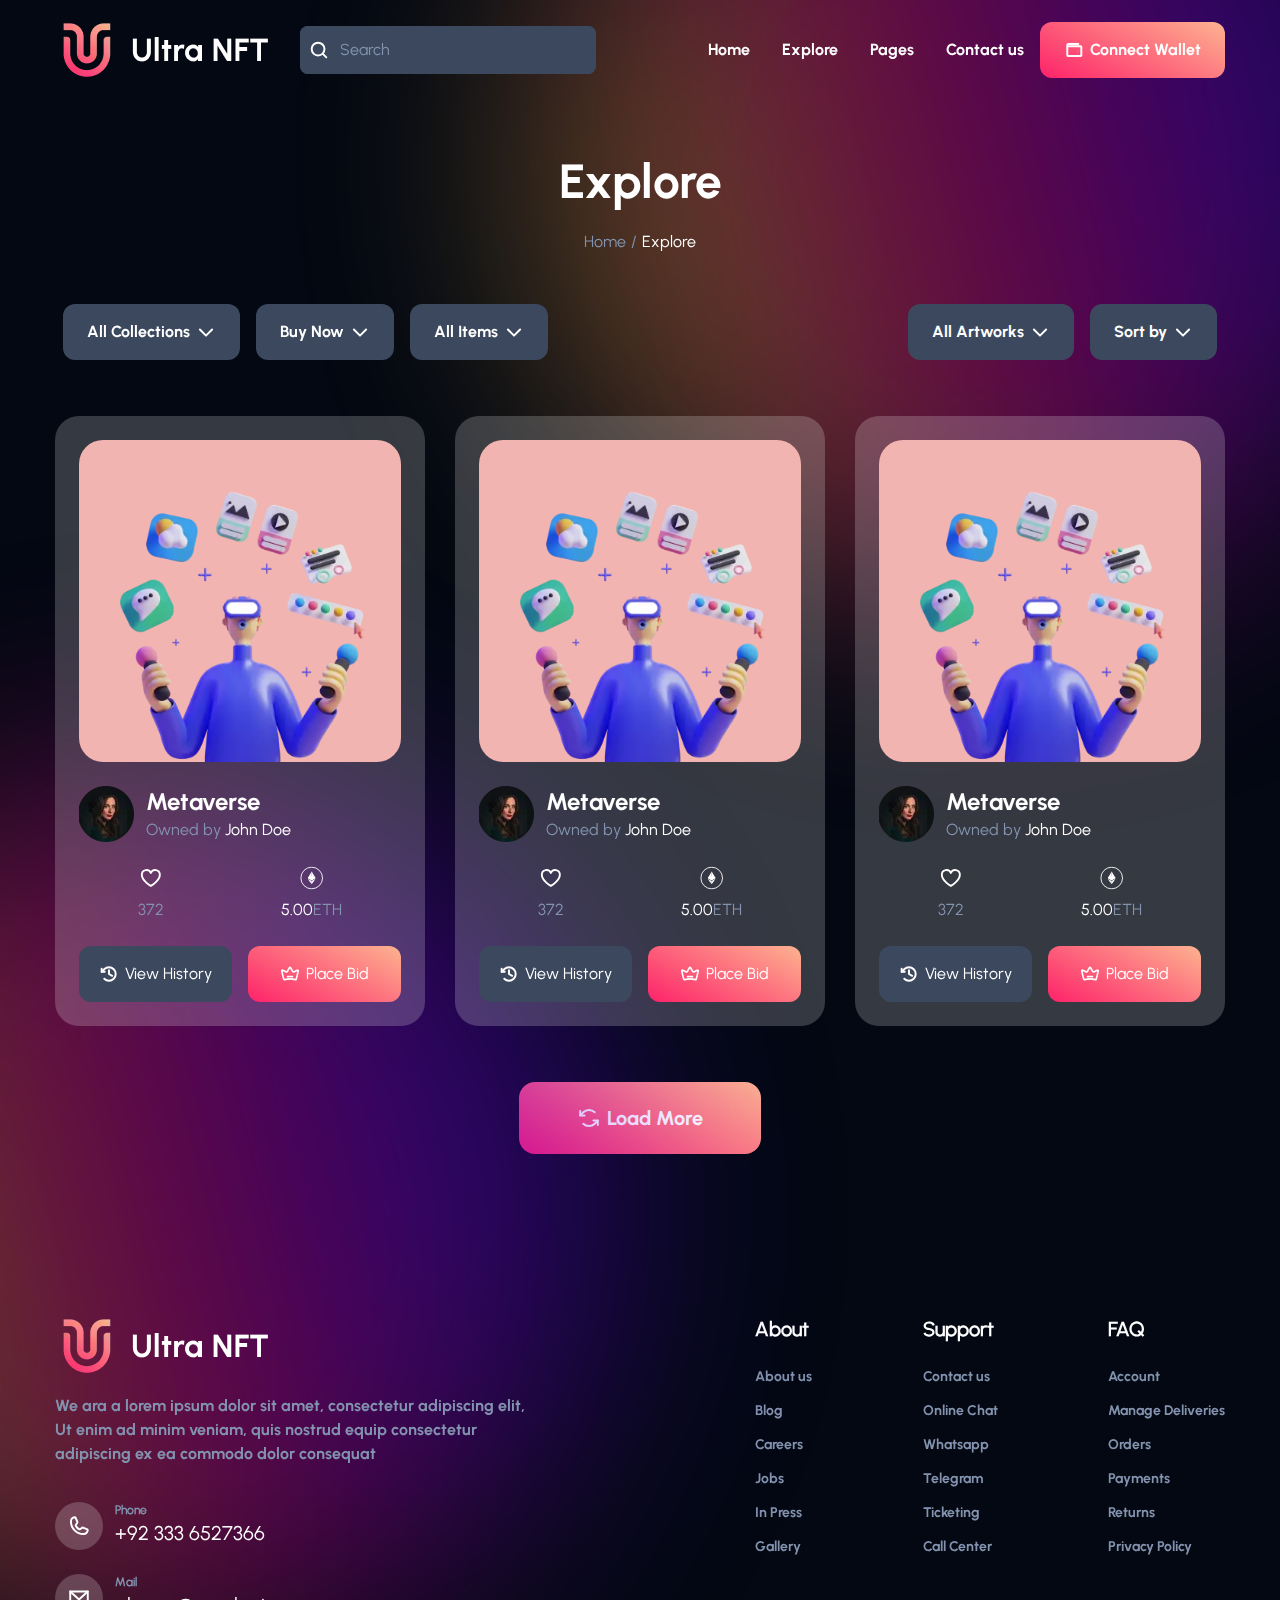
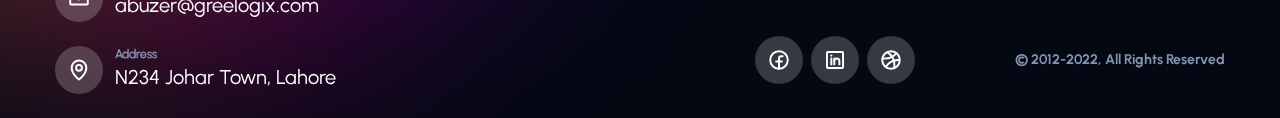
==== explore.html @ 26df8d8e "Add files via upload" ====
<!DOCTYPE html><html lang="en">   <head>      <meta charset="UTF-8">      <meta http-equiv="X-UA-Compatible" content="IE=edge">      <meta name="viewport" content="width=device-width, initial-scale=1.0">      <meta name="apple-mobile-web-app-capable" content="yes">      <meta content="yes" name="apple-touch-fullscreen" />      <meta name="apple-mobile-web-app-status-bar-style" content="black">      <meta name="mssmarttagspreventparsing" content="true">      <meta name="yandex-verification" content="38ffc5af88a5d596">      <meta name="google-site-verification" content="8porN1DgQJZZs7RTNJO_O0OTJG6d3swz6xW0bXPfXVc">      <meta name="robots" content="index, follow">      <meta name="description" content="Page was made by Artem Oliynyk Page was made by Artem Oliynyk Page was made by Artem Oliynyk Page was made by Artem Oliynyk Page was made by Artem Oliynyk Page was made by Artem Oliynyk ">      <!-- css -->      <link rel="stylesheet" crossorigin="use-credentials" href="css/style.min.css">       <link rel="stylesheet" crossorigin="anonymous" href="https://www.unpkg.com/swiper/swiper-bundle.min.css">      <link rel="apple-touch-icon" sizes="180x180" href="img/favicon/apple-touch-icon.png">      <link rel="icon" type="image/png" sizes="32x32" href="img/favicon/favicon-32x32.png">      <link rel="icon" type="image/png" sizes="16x16" href="img/favicon//favicon-16x16.png">      <!-- title -->      <title>Главная</title>   </head>   <body>      <div class="container">         <header class='header'>   <div class='wrapper'>      <div class='header__body'>         <a href='index.html' class='header__logo'>            <picture><source srcset="img/logo.webp" type="image/webp"><img src="img/logo.png" alt=""></picture>         </a>          <div class='header__burger'>             <span></span>          </div>         <div class='header__menu'>            <form action="#" class="header__form">               <button type="submit" class="header__form-button"><picture><source srcset="img/icons/icons.svg#search" type="image/webp"><img src="img/icons/icons.svg#search" alt=""></picture></button>               <input type="text" class="header__form-input header__link text" placeholder="Search">            </form>            <div class="header__container">               <ul class='header__list'>                  <li>                     <a href="index.html" class="header__link text">Home</a>                  </li>                  <li>                     <a href="explore.html" class="header__link text">Explore</a>                  </li>                  <li>                     <a href="#" class="header__link text">Pages</a>                  </li>                  <li>                     <a href="#" class="header__link text">Contact us</a>                  </li>               </ul>               <a href="#" class="header__button header__link text"><picture><source srcset="img/icons/icons.svg#wallet" type="image/webp"><img src="img/icons/icons.svg#wallet" alt=""></picture>Connect Wallet</a>            </div>         </div>      </div>   </div></header>         <main class="main">            <div class="decor decor--first"></div>            <section class="breadcrumps">               <div class="wrapper">                  <h1 class="breadcrumps__title">Explore</h1>                  <div class="breadcrumps__items">                     <a href="index.html" class="breadcrumps__item breadcrumps__text text">Home</a>                     <p class="breadcrumps__text text">/</p>                     <a href="explore.html" class="breadcrumps__item breadcrumps__text breadcrumps__text--active text">Explore</a>                  </div>               </div>            </section>            <section class="filter">               <div class="wrapper">                  <div class="filter__burger">                     <span></span>                  </div>                  <div class="filter__items">                     <div class="filter__container">                        <div class="filter__item dropdown">                           <button class="dropdown__button text" id="dropdown1">All Collections <picture><source srcset="img/icons/icons.svg#arrowdown" type="image/webp"><img src="img/icons/icons.svg#arrowdown" alt=""></picture></button>                           <div class="dropdown__items" id="content1">                              <a href="#" class="text">Collections 1</a>                              <a href="#" class="text">Collections 2</a>                              <a href="#" class="text">Collections 3</a>                            </div>                        </div>                        <div class="filter__item dropdown">                           <button class="dropdown__button text" id="dropdown2">Buy Now <picture><source srcset="img/icons/icons.svg#arrowdown" type="image/webp"><img src="img/icons/icons.svg#arrowdown" alt=""></picture></button>                           <div class="dropdown__items" id="content2">                              <a href="#" class="text">Buy Then</a>                              <a href="#" class="text">Buy All</a>                              <a href="#" class="text">Buy 1</a>                            </div>                        </div>                        <div class="filter__item dropdown">                           <button class="dropdown__button text" id="dropdown3">All Items <picture><source srcset="img/icons/icons.svg#arrowdown" type="image/webp"><img src="img/icons/icons.svg#arrowdown" alt=""></picture></button>                           <div class="dropdown__items" id="content3">                              <a href="#" class="text">Items 1</a>                              <a href="#" class="text">Items 2</a>                              <a href="#" class="text">Items 3</a>                            </div>                        </div>                     </div>                     <div class="filter__container">                        <div class="filter__item dropdown">                           <button class="dropdown__button text" id="dropdown4">All Artworks <picture><source srcset="img/icons/icons.svg#arrowdown" type="image/webp"><img src="img/icons/icons.svg#arrowdown" alt=""></picture></button>                           <div class="dropdown__items" id="content4">                              <a href="#" class="text">Artworks 1</a>                              <a href="#" class="text">Artworks 2</a>                              <a href="#" class="text">Artworks 3</a>                            </div>                        </div>                        <div class="filter__item dropdown">                           <button class="dropdown__button text" id="dropdown5">Sort by <picture><source srcset="img/icons/icons.svg#arrowdown" type="image/webp"><img src="img/icons/icons.svg#arrowdown" alt=""></picture></button>                           <div class="dropdown__items" id="content5">                              <a href="#" class="text">Price</a>                              <a href="#" class="text">Recent</a>                              <a href="#" class="text">Views</a>                            </div>                        </div>                     </div>                  </div>               </div>            </section>            <section class="picks">               <div class="wrapper">                  <div class="picks__items">                     <div class="picks__item">                        <div class="picks__item-img">                           <picture><source srcset="img/swiper-2.webp" type="image/webp"><img src="img/swiper-2.png" alt=""></picture>                        </div>                        <div class="picks__item-contact">                           <picture><source srcset="img/swiper-contact.webp" type="image/webp"><img src="img/swiper-contact.png" alt=""></picture>                           <div class="picks__item-content">                              <h4 class="picks__item-title subtext">Metaverse</h4>                              <p class="picks__item-text text">Owned by <span>John Doe</span></p>                           </div>                        </div>                        <div class="picks__item-container">                           <div class="picks__item-block">                              <picture><source srcset="img/icons/icons.svg#heart" type="image/webp"><img src="img/icons/icons.svg#heart" alt=""></picture>                              <p class="picks__item-text text">372</p>                           </div>                           <div class="picks__item-block">                              <picture><source srcset="img/icons/icons.svg#coin" type="image/webp"><img src="img/icons/icons.svg#coin" alt=""></picture>                              <p class="picks__item-text text"><span>5.00</span>ETH</p>                           </div>                        </div>                        <div class="picks__item-elements">                           <a href="#" class="picks__item-button picks__item-button--black picks__item-text text "><picture><source srcset="img/icons/icons.svg#history" type="image/webp"><img src="img/icons/icons.svg#history" alt=""></picture>View History</a>                           <a href="#" class="picks__item-button picks__item-button--color picks__item-text text "><picture><source srcset="img/icons/icons.svg#crown" type="image/webp"><img src="img/icons/icons.svg#crown" alt=""></picture>Place Bid</a>                        </div>                     </div>                     <div class="picks__item">                        <div class="picks__item-img">                           <picture><source srcset="img/swiper-2.webp" type="image/webp"><img src="img/swiper-2.png" alt=""></picture>                        </div>                        <div class="picks__item-contact">                           <picture><source srcset="img/swiper-contact.webp" type="image/webp"><img src="img/swiper-contact.png" alt=""></picture>                           <div class="picks__item-content">                              <h4 class="picks__item-title subtext">Metaverse</h4>                              <p class="picks__item-text text">Owned by <span>John Doe</span></p>                           </div>                        </div>                        <div class="picks__item-container">                           <div class="picks__item-block">                              <picture><source srcset="img/icons/icons.svg#heart" type="image/webp"><img src="img/icons/icons.svg#heart" alt=""></picture>                              <p class="picks__item-text text">372</p>                           </div>                           <div class="picks__item-block">                              <picture><source srcset="img/icons/icons.svg#coin" type="image/webp"><img src="img/icons/icons.svg#coin" alt=""></picture>                              <p class="picks__item-text text"><span>5.00</span>ETH</p>                           </div>                        </div>                        <div class="picks__item-elements">                           <a href="#" class="picks__item-button picks__item-button--black picks__item-text text "><picture><source srcset="img/icons/icons.svg#history" type="image/webp"><img src="img/icons/icons.svg#history" alt=""></picture>View History</a>                           <a href="#" class="picks__item-button picks__item-button--color picks__item-text text "><picture><source srcset="img/icons/icons.svg#crown" type="image/webp"><img src="img/icons/icons.svg#crown" alt=""></picture>Place Bid</a>                        </div>                     </div>                     <div class="picks__item">                        <div class="picks__item-img">                           <picture><source srcset="img/swiper-2.webp" type="image/webp"><img src="img/swiper-2.png" alt=""></picture>                        </div>                        <div class="picks__item-contact">                           <picture><source srcset="img/swiper-contact.webp" type="image/webp"><img src="img/swiper-contact.png" alt=""></picture>                           <div class="picks__item-content">                              <h4 class="picks__item-title subtext">Metaverse</h4>                              <p class="picks__item-text text">Owned by <span>John Doe</span></p>                           </div>                        </div>                        <div class="picks__item-container">                           <div class="picks__item-block">                              <picture><source srcset="img/icons/icons.svg#heart" type="image/webp"><img src="img/icons/icons.svg#heart" alt=""></picture>                              <p class="picks__item-text text">372</p>                           </div>                           <div class="picks__item-block">                              <picture><source srcset="img/icons/icons.svg#coin" type="image/webp"><img src="img/icons/icons.svg#coin" alt=""></picture>                              <p class="picks__item-text text"><span>5.00</span>ETH</p>                           </div>                        </div>                        <div class="picks__item-elements">                           <a href="#" class="picks__item-button picks__item-button--black picks__item-text text "><picture><source srcset="img/icons/icons.svg#history" type="image/webp"><img src="img/icons/icons.svg#history" alt=""></picture>View History</a>                           <a href="#" class="picks__item-button picks__item-button--color picks__item-text text"><picture><source srcset="img/icons/icons.svg#crown" type="image/webp"><img src="img/icons/icons.svg#crown" alt=""></picture>Place Bid</a>                        </div>                     </div>                     <div class="picks__item">                        <div class="picks__item-img">                           <picture><source srcset="img/swiper-2.webp" type="image/webp"><img src="img/swiper-2.png" alt=""></picture>                        </div>                        <div class="picks__item-contact">                           <picture><source srcset="img/swiper-contact.webp" type="image/webp"><img src="img/swiper-contact.png" alt=""></picture>                           <div class="picks__item-content">                              <h4 class="picks__item-title subtext">Metaverse</h4>                              <p class="picks__item-text text">Owned by <span>John Doe</span></p>                           </div>                        </div>                        <div class="picks__item-container">                           <div class="picks__item-block">                              <picture><source srcset="img/icons/icons.svg#heart" type="image/webp"><img src="img/icons/icons.svg#heart" alt=""></picture>                              <p class="picks__item-text text">372</p>                           </div>                           <div class="picks__item-block">                              <picture><source srcset="img/icons/icons.svg#coin" type="image/webp"><img src="img/icons/icons.svg#coin" alt=""></picture>                              <p class="picks__item-text text"><span>5.00</span>ETH</p>                           </div>                        </div>                        <div class="picks__item-elements">                           <a href="#" class="picks__item-button picks__item-button--black picks__item-text text "><picture><source srcset="img/icons/icons.svg#history" type="image/webp"><img src="img/icons/icons.svg#history" alt=""></picture>View History</a>                           <a href="#" class="picks__item-button picks__item-button--color picks__item-text text "><picture><source srcset="img/icons/icons.svg#crown" type="image/webp"><img src="img/icons/icons.svg#crown" alt=""></picture>Place Bid</a>                        </div>                     </div>                     <div class="picks__item">                        <div class="picks__item-img">                           <picture><source srcset="img/swiper-2.webp" type="image/webp"><img src="img/swiper-2.png" alt=""></picture>                        </div>                        <div class="picks__item-contact">                           <picture><source srcset="img/swiper-contact.webp" type="image/webp"><img src="img/swiper-contact.png" alt=""></picture>                           <div class="picks__item-content">                              <h4 class="picks__item-title subtext">Metaverse</h4>                              <p class="picks__item-text text">Owned by <span>John Doe</span></p>                           </div>                        </div>                        <div class="picks__item-container">                           <div class="picks__item-block">                              <picture><source srcset="img/icons/icons.svg#heart" type="image/webp"><img src="img/icons/icons.svg#heart" alt=""></picture>                              <p class="picks__item-text text">372</p>                           </div>                           <div class="picks__item-block">                              <picture><source srcset="img/icons/icons.svg#coin" type="image/webp"><img src="img/icons/icons.svg#coin" alt=""></picture>                              <p class="picks__item-text text"><span>5.00</span>ETH</p>                           </div>                        </div>                        <div class="picks__item-elements">                           <a href="#" class="picks__item-button picks__item-button--black picks__item-text text "><picture><source srcset="img/icons/icons.svg#history" type="image/webp"><img src="img/icons/icons.svg#history" alt=""></picture>View History</a>                           <a href="#" class="picks__item-button picks__item-button--color picks__item-text text "><picture><source srcset="img/icons/icons.svg#crown" type="image/webp"><img src="img/icons/icons.svg#crown" alt=""></picture>Place Bid</a>                        </div>                     </div>                     <div class="picks__item">                        <div class="picks__item-img">                           <picture><source srcset="img/swiper-2.webp" type="image/webp"><img src="img/swiper-2.png" alt=""></picture>                        </div>                        <div class="picks__item-contact">                           <picture><source srcset="img/swiper-contact.webp" type="image/webp"><img src="img/swiper-contact.png" alt=""></picture>                           <div class="picks__item-content">                              <h4 class="picks__item-title subtext">Metaverse</h4>                              <p class="picks__item-text text">Owned by <span>John Doe</span></p>                           </div>                        </div>                        <div class="picks__item-container">                           <div class="picks__item-block">                              <picture><source srcset="img/icons/icons.svg#heart" type="image/webp"><img src="img/icons/icons.svg#heart" alt=""></picture>                              <p class="picks__item-text text">372</p>                           </div>                           <div class="picks__item-block">                              <picture><source srcset="img/icons/icons.svg#coin" type="image/webp"><img src="img/icons/icons.svg#coin" alt=""></picture>                              <p class="picks__item-text text"><span>5.00</span>ETH</p>                           </div>                        </div>                        <div class="picks__item-elements">                           <a href="#" class="picks__item-button picks__item-button--black picks__item-text text "><picture><source srcset="img/icons/icons.svg#history" type="image/webp"><img src="img/icons/icons.svg#history" alt=""></picture>View History</a>                           <a href="#" class="picks__item-button picks__item-button--color picks__item-text text "><picture><source srcset="img/icons/icons.svg#crown" type="image/webp"><img src="img/icons/icons.svg#crown" alt=""></picture>Place Bid</a>                        </div>                     </div>                     <div class="picks__item">                        <div class="picks__item-img">                           <picture><source srcset="img/swiper-2.webp" type="image/webp"><img src="img/swiper-2.png" alt=""></picture>                        </div>                        <div class="picks__item-contact">                           <picture><source srcset="img/swiper-contact.webp" type="image/webp"><img src="img/swiper-contact.png" alt=""></picture>                           <div class="picks__item-content">                              <h4 class="picks__item-title subtext">Metaverse</h4>                              <p class="picks__item-text text">Owned by <span>John Doe</span></p>                           </div>                        </div>                        <div class="picks__item-container">                           <div class="picks__item-block">                              <picture><source srcset="img/icons/icons.svg#heart" type="image/webp"><img src="img/icons/icons.svg#heart" alt=""></picture>                              <p class="picks__item-text text">372</p>                           </div>                           <div class="picks__item-block">                              <picture><source srcset="img/icons/icons.svg#coin" type="image/webp"><img src="img/icons/icons.svg#coin" alt=""></picture>                              <p class="picks__item-text text"><span>5.00</span>ETH</p>                           </div>                        </div>                        <div class="picks__item-elements">                           <a href="#" class="picks__item-button picks__item-button--black picks__item-text text "><picture><source srcset="img/icons/icons.svg#history" type="image/webp"><img src="img/icons/icons.svg#history" alt=""></picture>View History</a>                           <a href="#" class="picks__item-button picks__item-button--color picks__item-text text "><picture><source srcset="img/icons/icons.svg#crown" type="image/webp"><img src="img/icons/icons.svg#crown" alt=""></picture>Place Bid</a>                        </div>                     </div>                     <div class="picks__item">                        <div class="picks__item-img">                           <picture><source srcset="img/swiper-2.webp" type="image/webp"><img src="img/swiper-2.png" alt=""></picture>                        </div>                        <div class="picks__item-contact">                           <picture><source srcset="img/swiper-contact.webp" type="image/webp"><img src="img/swiper-contact.png" alt=""></picture>                           <div class="picks__item-content">                              <h4 class="picks__item-title subtext">Metaverse</h4>                              <p class="picks__item-text text">Owned by <span>John Doe</span></p>                           </div>                        </div>                        <div class="picks__item-container">                           <div class="picks__item-block">                              <picture><source srcset="img/icons/icons.svg#heart" type="image/webp"><img src="img/icons/icons.svg#heart" alt=""></picture>                              <p class="picks__item-text text">372</p>                           </div>                           <div class="picks__item-block">                              <picture><source srcset="img/icons/icons.svg#coin" type="image/webp"><img src="img/icons/icons.svg#coin" alt=""></picture>                              <p class="picks__item-text text"><span>5.00</span>ETH</p>                           </div>                        </div>                        <div class="picks__item-elements">                           <a href="#" class="picks__item-button picks__item-button--black picks__item-text text "><picture><source srcset="img/icons/icons.svg#history" type="image/webp"><img src="img/icons/icons.svg#history" alt=""></picture>View History</a>                           <a href="#" class="picks__item-button picks__item-button--color picks__item-text text "><picture><source srcset="img/icons/icons.svg#crown" type="image/webp"><img src="img/icons/icons.svg#crown" alt=""></picture>Place Bid</a>                        </div>                     </div>                     <div class="picks__item">                        <div class="picks__item-img">                           <picture><source srcset="img/swiper-2.webp" type="image/webp"><img src="img/swiper-2.png" alt=""></picture>                        </div>                        <div class="picks__item-contact">                           <picture><source srcset="img/swiper-contact.webp" type="image/webp"><img src="img/swiper-contact.png" alt=""></picture>                           <div class="picks__item-content">                              <h4 class="picks__item-title subtext">Metaverse</h4>                              <p class="picks__item-text text">Owned by <span>John Doe</span></p>                           </div>                        </div>                        <div class="picks__item-container">                           <div class="picks__item-block">                              <picture><source srcset="img/icons/icons.svg#heart" type="image/webp"><img src="img/icons/icons.svg#heart" alt=""></picture>                              <p class="picks__item-text text">372</p>                           </div>                           <div class="picks__item-block">                              <picture><source srcset="img/icons/icons.svg#coin" type="image/webp"><img src="img/icons/icons.svg#coin" alt=""></picture>                              <p class="picks__item-text text"><span>5.00</span>ETH</p>                           </div>                        </div>                        <div class="picks__item-elements">                           <a href="#" class="picks__item-button picks__item-button--black picks__item-text text "><picture><source srcset="img/icons/icons.svg#history" type="image/webp"><img src="img/icons/icons.svg#history" alt=""></picture>View History</a>                           <a href="#" class="picks__item-button picks__item-button--color picks__item-text text "><picture><source srcset="img/icons/icons.svg#crown" type="image/webp"><img src="img/icons/icons.svg#crown" alt=""></picture>Place Bid</a>                        </div>                     </div>                  </div>                  <div id="load" class="picks__button button button--color subtitle"><picture><source srcset="img/icons/icons.svg#load" type="image/webp"><img src="img/icons/icons.svg#load" alt=""></picture>Load More</div>               </div>               <div class="decor decor--second"></div>            </section>         </main>         <footer class="footer">   <div class="wrapper">      <div class="footer__body">         <div class="footer__container">            <picture><source srcset="img/logo.webp" type="image/webp"><img src="img/logo.png" alt=""></picture>            <p class="footer__text footer__text--big">We ara a lorem ipsum dolor sit amet, consectetur adipiscing elit, Ut enim ad minim veniam, quis nostrud equip consectetur adipiscing ex ea commodo dolor consequat</p>            <div class="footer__contact">               <div class="footer__item">                  <div class="footer__item-img footer__img">                     <picture><source srcset="img/icons/icons.svg#phone" type="image/webp"><img src="img/icons/icons.svg#phone" alt=""></picture>                  </div>                  <div class="footer__item-content">                     <h4 class="footer__item-title footer__text footer__text--small">Phone</h4>                     <p class="footer__item-text footer__title">+92 333 6527366</p>                  </div>               </div>               <div class="footer__item">                  <div class="footer__item-img footer__img">                     <picture><source srcset="img/icons/icons.svg#mail" type="image/webp"><img src="img/icons/icons.svg#mail" alt=""></picture>                  </div>                  <div class="footer__item-content">                     <h4 class="footer__item-title footer__text footer__text--small">Mail</h4>                     <p class="footer__item-text footer__title">abuzer@greelogix.com</p>                  </div>               </div>               <div class="footer__item">                  <div class="footer__item-img footer__img">                     <picture><source srcset="img/icons/icons.svg#location" type="image/webp"><img src="img/icons/icons.svg#location" alt=""></picture>                  </div>                  <div class="footer__item-content">                     <h4 class="footer__item-title footer__text footer__text--small">Address</h4>                     <p class="footer__item-text footer__title">N234 Johar Town, Lahore</p>                  </div>               </div>            </div>         </div>         <div class="footer__info">            <div class="footer__menu">               <div class="footer__list">                  <h2 class="footer__title">About</h2>                  <a href="#" class="footer__text">About us</a>                  <a href="#" class="footer__text">Blog</a>                  <a href="#" class="footer__text">Careers</a>                  <a href="#" class="footer__text">Jobs</a>                  <a href="#" class="footer__text">In Press</a>                  <a href="#" class="footer__text">Gallery</a>               </div>               <div class="footer__list">                  <h2 class="footer__title">Support</h2>                  <a href="#" class="footer__text">Contact us</a>                  <a href="#" class="footer__text">Online Chat</a>                  <a href="#" class="footer__text">Whatsapp</a>                  <a href="#" class="footer__text">Telegram</a>                  <a href="#" class="footer__text">Ticketing</a>                  <a href="#" class="footer__text">Call Center</a>               </div>               <div class="footer__list">                  <h2 class="footer__title">FAQ</h2>                  <a href="#" class="footer__text">Account</a>                  <a href="#" class="footer__text">Manage Deliveries</a>                  <a href="#" class="footer__text">Orders</a>                  <a href="#" class="footer__text">Payments</a>                  <a href="#" class="footer__text">Returns</a>                  <a href="#" class="footer__text">Privacy Policy</a>               </div>            </div>            <div class="footer__items">               <div class="footer__icons">                  <a href="#" class="footer__img">                     <picture><source srcset="img/icons/icons.svg#facebook" type="image/webp"><img src="img/icons/icons.svg#facebook" alt=""></picture>                  </a>                  <a href="#" class="footer__img">                     <picture><source srcset="img/icons/icons.svg#linkedin" type="image/webp"><img src="img/icons/icons.svg#linkedin" alt=""></picture>                  </a>                  <a href="#" class="footer__img">                     <picture><source srcset="img/icons/icons.svg#dribbble" type="image/webp"><img src="img/icons/icons.svg#dribbble" alt=""></picture>                  </a>               </div>               <p class="footer__text">© 2012-2022, All Rights Reserved</p>            </div>         </div>      </div>   </div></footer>      </div>      <!-- js -->      <script crossorigin="anonymous" src="https://www.unpkg.com/swiper/swiper-bundle.min.js"></script>      <script crossorigin="use-credentials" src="js/script.min.js"></script>   </body></html>
---- css/style.min.css ----
@font-face{font-family:"Urbanist Bold";font-display:swap;src:url(../fonts/Urbanist-Bold.woff) format("woff"),url(../fonts/Urbanist-Bold.woff2) format("woff2");font-weight:700;font-style:normal}@font-face{font-family:"Urbanist Regular";font-display:swap;src:url(../fonts/Urbanist-Regular.woff) format("woff"),url(../fonts/Urbanist-Regular.woff2) format("woff2");font-weight:400;font-style:normal}*,::after,::before{-webkit-box-sizing:border-box;box-sizing:border-box}::-webkit-scrollbar{width:5px}::-webkit-scrollbar-thumb{background:linear-gradient(207.67deg,#fdae8f 3.43%,#fd1c68 104.7%);border-radius:5px}ol[class],ul[class]{padding:0}blockquote,body,dd,dl,figcaption,figure,h1,h2,h3,h4,li,ol[class],p,ul[class]{margin:0}body{min-height:100vh;scroll-behavior:smooth;text-rendering:optimizeSpeed;line-height:1.5;overflow-x:hidden!important;background:#030812;-webkit-backface-visibility:hidden}ol[class],ul[class]{list-style:none}a:not([class]){-webkit-text-decoration-skip:ink;text-decoration-skip-ink:auto}a{text-decoration:none}img{-webkit-user-select:none;-moz-user-select:none;-ms-user-select:none;user-select:none}article>*+*{margin-top:1em}:focus-visible{outline:0}button,input,select,textarea{font:inherit}div{background-position:center center;background-repeat:no-repeat;background-size:cover}picture{display:-webkit-box;display:-ms-flexbox;display:flex;-webkit-box-align:center;-ms-flex-align:center;align-items:center;-webkit-box-pack:center;-ms-flex-pack:center;justify-content:center}section{position:relative;width:100%;height:auto;background-position:center center;background-repeat:no-repeat;background-size:cover;margin-bottom:160px}.wrapper{max-width:1170px;margin:0 auto}.container{position:absolute;left:0;top:0;width:100%;min-height:100%;display:-webkit-box;display:-ms-flexbox;display:flex;-webkit-box-orient:vertical;-webkit-box-direction:normal;-ms-flex-direction:column;flex-direction:column}.title{font-family:"Urbanist Bold";font-size:64px;line-height:1.37;color:#fff;text-align:center}.subtitle{font-family:"Urbanist Bold";font-size:20px;line-height:30px;color:#fff}.text{font-family:"Urbanist Regular";font-size:16px;line-height:1.5;color:#8393af}.subtext{font-family:"Urbanist Bold";font-size:24px;line-height:1.33;color:#fff}.button{display:-webkit-box;display:-ms-flexbox;display:flex;-webkit-box-align:center;-ms-flex-align:center;align-items:center;padding:21px 56px;border-radius:16px}.button img{width:24px;height:24px;margin-right:6px;-webkit-transition:all .4s ease 0s;-o-transition:all .4s ease 0s;transition:all .4s ease 0s}.button--color{background:-o-linear-gradient(242.33deg,#fdae8f 3.43%,#fd1c68 104.7%);background:linear-gradient(207.67deg,#fdae8f 3.43%,#fd1c68 104.7%)}.button--black{border:1px solid #fff}.header{padding:18px 0;z-index:99}.header__link{font-family:"Urbanist Bold";color:#fff}.header__body{-webkit-transition:.4s ease 0s;-o-transition:.4s ease 0s;transition:.4s ease 0s;display:-webkit-box;display:-ms-flexbox;display:flex;-webkit-box-pack:justify;-ms-flex-pack:justify;justify-content:space-between;-webkit-box-align:center;-ms-flex-align:center;align-items:center;position:relative}.header__menu{display:-webkit-box;display:-ms-flexbox;display:flex;-webkit-box-pack:justify;-ms-flex-pack:justify;justify-content:space-between;-webkit-box-align:center;-ms-flex-align:center;align-items:center;width:100%;margin-left:30px}.header__form{display:-webkit-box;display:-ms-flexbox;display:flex;-webkit-box-pack:justify;-ms-flex-pack:justify;justify-content:space-between;-webkit-box-align:center;-ms-flex-align:center;align-items:center;width:296px;height:48px;background:#3c485d;border-radius:8px}.header__form-button{width:42px;height:99%;background:inherit;border:none;border-radius:8px;cursor:pointer}.header__form-button img{width:20px;height:20px}.header__form-input{width:100%;height:99%;background:inherit;border:none;border-radius:8px;font-family:"Urbanist Regular";color:#8393af}.header__form-input::-webkit-input-placeholder{color:#8393af}.header__form-input::-moz-placeholder{color:#8393af}.header__form-input:-ms-input-placeholder{color:#8393af}.header__form-input::-ms-input-placeholder{color:#8393af}.header__form-input::placeholder{color:#8393af}.header__container{display:-webkit-box;display:-ms-flexbox;display:flex;-webkit-box-align:center;-ms-flex-align:center;align-items:center}.header__list{display:-webkit-box;display:-ms-flexbox;display:flex;margin-right:16px}.header__list .header__link{padding:0 16px}.header__button{display:-webkit-box;display:-ms-flexbox;display:flex;padding:16px 24px;background:-o-linear-gradient(242.33deg,#fdae8f 3.43%,#fd1c68 104.7%);background:linear-gradient(207.67deg,#fdae8f 3.43%,#fd1c68 104.7%);border-radius:12px}.header__button img{width:20px;height:20px;margin-right:6px}.footer__body{display:grid;grid-template-columns:auto auto;grid-column-gap:130px}.footer__body picture{-webkit-box-pack:start;-ms-flex-pack:start;justify-content:flex-start}.footer__container{z-index:99}.footer__text{font-family:"Urbanist Bold";font-size:14px;line-height:18px;color:#8393af}.footer__text--big{font-size:16px;line-height:24px;margin:16px 0 36px;max-width:470px}.footer__text--small{font-family:"Urbanist Regular";font-size:12px;line-height:16px}.footer__item{display:-webkit-box;display:-ms-flexbox;display:flex;margin-bottom:24px}.footer__item-img{margin-right:12px}.footer__img{background:rgba(255,255,255,.2);width:48px;height:48px;border-radius:50%;display:-webkit-box;display:-ms-flexbox;display:flex;-webkit-box-pack:center;-ms-flex-pack:center;justify-content:center;-webkit-box-align:center;-ms-flex-align:center;align-items:center}.footer__img img{width:24px;height:24px}.footer__title{font-family:"Urbanist Regular";font-size:20px;line-height:30px;color:#fff}.footer__menu{display:-webkit-box;display:-ms-flexbox;display:flex;-webkit-box-pack:justify;-ms-flex-pack:justify;justify-content:space-between}.footer__list{display:grid;grid-row-gap:16px;margin-bottom:80px}.footer__list .footer__title{margin-bottom:8px}.footer__items{display:-webkit-box;display:-ms-flexbox;display:flex;-webkit-box-pack:justify;-ms-flex-pack:justify;justify-content:space-between;-webkit-box-align:center;-ms-flex-align:center;align-items:center}.footer__icons{display:grid;grid-template-columns:repeat(3,1fr);grid-column-gap:8px}.main{-webkit-box-flex:1;-ms-flex:1 1 auto;flex:1 1 auto}.decor{width:886px;height:886px;background:-o-linear-gradient(14.04deg,#ffc83a 13.64%,#ff008a 46.53%,#6100ff 78.88%);background:linear-gradient(75.96deg,#ffc83a 13.64%,#ff008a 46.53%,#6100ff 78.88%);opacity:.4;-webkit-filter:blur(120px);filter:blur(120px);position:absolute;z-index:0;border-radius:50%}.decor--first{right:-141px;top:-286px}.decor--second{left:-277px;bottom:-500px}.decor--third{width:1288.21px;height:1022px;opacity:.4;background:0 0;-webkit-filter:none;filter:none;position:absolute;top:300px;left:calc(50% - 644.105px)}.decor--third .decor__item{position:absolute;right:0;bottom:0;width:837.26px;height:570.21px;background:#ffaa6c;-webkit-filter:blur(400px);filter:blur(400px);-webkit-transform:rotate(21.91deg);-ms-transform:rotate(21.91deg);transform:rotate(21.91deg);z-index:3}.decor--third::after{content:"";position:absolute;left:calc(50% - 481.42px);top:calc(50% - 386.79px);width:962.84px;height:773.58px;background:#ff007e;-webkit-filter:blur(400px);filter:blur(400px);z-index:2}.decor--third::before{content:"";position:absolute;left:0;top:0;width:1123.88px;height:902.71px;background:#ea72ff;-webkit-filter:blur(600px);filter:blur(600px);z-index:1}.decor--last{background:0 0;-webkit-filter:none;filter:none;width:1391.82px;height:1015px;position:absolute;right:-408px;bottom:0;z-index:-1}.decor--last .decor__item{position:absolute;-webkit-filter:blur(400px);filter:blur(400px);border-radius:50%}.decor--last .decor__item:first-child{right:0;bottom:85px;width:458.94px;height:458.94px;background:#7f9fff}.decor--last .decor__item:nth-child(2){right:344px;bottom:81px;width:441.76px;height:345.46px;background:#82fff9;-webkit-filter:blur(300px);filter:blur(300px);-webkit-transform:rotate(-15.22deg);-ms-transform:rotate(-15.22deg);transform:rotate(-15.22deg)}.decor--last .decor__item:nth-child(3){left:184px;bottom:107px;width:424.39px;height:84.1px;background:#d015ff;-webkit-filter:blur(300px);filter:blur(300px);-webkit-transform:rotate(-31.01deg);-ms-transform:rotate(-31.01deg);transform:rotate(-31.01deg)}.decor--last .decor__item:nth-child(4){right:84px;top:11.5px;width:961.04px;height:572.6px;background:#ffe198;-webkit-transform:rotate(-7.32deg);-ms-transform:rotate(-7.32deg);transform:rotate(-7.32deg)}.decor--last .decor__item:nth-child(5){left:0;top:0;width:467.6px;height:660.73px;background:#ff3278;-webkit-transform:rotate(12.08deg);-ms-transform:rotate(12.08deg);transform:rotate(12.08deg)}.decor--last .decor__item:last-child{left:374px;bottom:0;width:196.19px;height:387.23px;background:#5d85ff;-webkit-filter:blur(200px);filter:blur(200px);-webkit-transform:rotate(49.25deg);-ms-transform:rotate(49.25deg);transform:rotate(49.25deg)}.start{height:600px;position:absolute;top:100px}.start__body{display:-webkit-box;display:-ms-flexbox;display:flex;-webkit-box-pack:justify;-ms-flex-pack:justify;justify-content:space-between;-webkit-box-align:center;-ms-flex-align:center;align-items:center}.start__container{max-width:470px;z-index:99}.start__title{font-family:"Urbanist Bold";font-size:48px;line-height:1.33;color:#fff}.start__title span{background:-o-linear-gradient(242.33deg,#fdae8f 3.43%,#fd1c68 104.7%);background:linear-gradient(207.67deg,#fdae8f 3.43%,#fd1c68 104.7%);-webkit-background-clip:text;-webkit-text-fill-color:transparent}.start__button.button--color:hover img{-webkit-transform:translate(3px,-5px);-ms-transform:translate(3px,-5px);transform:translate(3px,-5px)}.start__text{font-family:"Urbanist Regular";margin:40px 0}.start__content{display:-webkit-box;display:-ms-flexbox;display:flex;-webkit-box-pack:justify;-ms-flex-pack:justify;justify-content:space-between}.start__button{margin:0}.start__img{background-image:url(../img/start-orbit.webp);background-size:contain;position:relative;width:100%;height:600px;margin-left:55px;z-index:99}.start__img .start__item{position:absolute}.start__img .start__item--first{top:20px;left:20px;-webkit-animation:rocket1 2s infinite 0s alternate ease-in-out;animation:rocket1 2s infinite 0s alternate ease-in-out}@-webkit-keyframes rocket1{0%{-webkit-transform:translate(0,0);transform:translate(0,0)}100%{-webkit-transform:translate(-20px,-30px);transform:translate(-20px,-30px)}}@keyframes rocket1{0%{-webkit-transform:translate(0,0);transform:translate(0,0)}100%{-webkit-transform:translate(-20px,-30px);transform:translate(-20px,-30px)}}.start__img .start__item--second{top:-10px;right:-60px;-webkit-animation:rocket2 2.4s infinite 0s alternate ease-in-out;animation:rocket2 2.4s infinite 0s alternate ease-in-out}@-webkit-keyframes rocket2{0%{-webkit-transform:translate(0,0);transform:translate(0,0)}100%{-webkit-transform:translate(40px,-50px);transform:translate(40px,-50px)}}@keyframes rocket2{0%{-webkit-transform:translate(0,0);transform:translate(0,0)}100%{-webkit-transform:translate(40px,-50px);transform:translate(40px,-50px)}}.start__img .start__item--third{bottom:-30px;right:90px}.start__decor{position:absolute;border-radius:50%}.start__decor--first{left:0;top:140px;width:22px;height:22px}.start__decor--second{left:-20px;bottom:50px;width:22px;height:22px}.start__decor--third{right:48px;bottom:78px;width:32px;height:32px}.start__decor--fourth{left:250px;top:0;width:42px;height:42px}.start__decor--full{background:-o-linear-gradient(242.33deg,#fdae8f 3.43%,#fd1c68 104.7%);background:linear-gradient(207.67deg,#fdae8f 3.43%,#fd1c68 104.7%)}.start__decor--border{background:-o-linear-gradient(242.33deg,#fdae8f 3.43%,#fd1c68 104.7%);background:linear-gradient(207.67deg,#fdae8f 3.43%,#fd1c68 104.7%)}.start__decor--border::after{content:"";position:absolute;left:4px;right:4px;top:4px;bottom:4px;width:calc(100% - 8px);height:calc(100% - 8px);border-radius:50%;background:currentColor}.work{margin-top:760px}.work__items{display:grid;grid-template-columns:repeat(4,1fr);grid-column-gap:30px;grid-row-gap:50px;margin-top:56px}.work__item{width:100%;z-index:99}.work__item:nth-child(2) .work__item-img{background:-o-linear-gradient(26.12deg,#739eec 29.38%,#ff8c9f 86.63%);background:linear-gradient(63.88deg,#739eec 29.38%,#ff8c9f 86.63%)}.work__item:nth-child(3) .work__item-img{background:-o-linear-gradient(23.73deg,#fe6f2d -10.45%,#fdce38 76.78%);background:linear-gradient(66.27deg,#fe6f2d -10.45%,#fdce38 76.78%)}.work__item:last-child .work__item-img{background:-o-linear-gradient(316.52deg,#2ea3f2 -3.48%,#a651fb 130.9%);background:linear-gradient(133.48deg,#2ea3f2 -3.48%,#a651fb 130.9%)}.work__item-img{width:80px;height:80px;border-radius:50%;display:-webkit-box;display:-ms-flexbox;display:flex;-webkit-box-pack:center;-ms-flex-pack:center;justify-content:center;-webkit-box-align:center;-ms-flex-align:center;align-items:center;margin:0 auto 24px;background:-o-linear-gradient(242.33deg,#23d3a4 3.43%,#5b49cf 104.7%);background:linear-gradient(207.67deg,#23d3a4 3.43%,#5b49cf 104.7%)}.work__item-img img{width:40px;height:40px}.work__item-title{text-align:center;margin-bottom:4px}.work__item-text{text-align:center;color:#fff}.auction{height:100%}.auction__button.button--color:hover img{-webkit-transform:translate(3px,-5px);-ms-transform:translate(3px,-5px);transform:translate(3px,-5px)}.auction__container{display:-webkit-box;display:-ms-flexbox;display:flex;-webkit-box-pack:justify;-ms-flex-pack:justify;justify-content:space-between;-webkit-box-align:center;-ms-flex-align:center;align-items:center}.auction__swiper{margin-top:64px}.swiper-pagination{position:unset!important;margin-top:44px;display:-webkit-box;display:-ms-flexbox;display:flex;-webkit-box-align:center;-ms-flex-align:center;align-items:center;-webkit-box-pack:center;-ms-flex-pack:center;justify-content:center;height:24px}.swiper-pagination-bullet{width:12px!important;height:12px!important;border:2px solid #fff;opacity:1!important;-webkit-transition:-webkit-transform .4s ease 0s;transition:-webkit-transform .4s ease 0s;-o-transition:transform .4s ease 0s;transition:transform .4s ease 0s;transition:transform .4s ease 0s,-webkit-transform .4s ease 0s}.swiper-pagination-bullet-active{-webkit-transform:scale(1.6);-ms-transform:scale(1.6);transform:scale(1.6);background:#fff!important}.slide{background:rgba(255,255,255,.2);border-radius:24px;padding:24px;z-index:99}.slide:nth-child(2) .slide__img{background:#f2b4b0}.slide:nth-child(3) .slide__img{background:#f6fde2}.slide:nth-child(4) .slide__img{background:#feece5}.slide__contact{display:-webkit-box;display:-ms-flexbox;display:flex}.slide__contact-info{margin-left:12px}.slide__text span{color:#fff}.slide__img{background:#e2f3fe;border-radius:24px;margin-bottom:24px}.slide__img img{width:100%;height:100%}.slide__items{display:-webkit-box;display:-ms-flexbox;display:flex;-ms-flex-pack:distribute;justify-content:space-around;-webkit-box-align:center;-ms-flex-align:center;align-items:center;-ms-flex-wrap:wrap;flex-wrap:wrap;width:100%;margin:24px 0}.slide__item{text-align:center}.slide__item img{width:24px;height:24px;margin-bottom:8px}.slide__content{display:grid;grid-template-columns:151px auto;grid-column-gap:12px}.slide__content .auction__button{width:100%;padding:16px 0;display:-webkit-box;display:-ms-flexbox;display:flex;-webkit-box-pack:center;-ms-flex-pack:center;justify-content:center}.slide__time{padding:16px 0;width:100%;display:-webkit-box;display:-ms-flexbox;display:flex;-webkit-box-align:center;-ms-flex-align:center;align-items:center;-webkit-box-pack:center;-ms-flex-pack:center;justify-content:center;background:#3c485d;border-radius:12px}.slide__time img{width:24px;height:24px;margin-right:6px}.collection__container{display:-webkit-box;display:-ms-flexbox;display:flex;-webkit-box-pack:justify;-ms-flex-pack:justify;justify-content:space-between;-webkit-box-align:center;-ms-flex-align:center;align-items:center}.collection__button.button--color:hover img{-webkit-transform:translate(3px,-5px);-ms-transform:translate(3px,-5px);transform:translate(3px,-5px)}.collection__items{display:grid;grid-template-columns:repeat(3,1fr);grid-column-gap:30px;grid-row-gap:30px;margin-top:56px}.collection__item{background:rgba(255,255,255,.2);-webkit-backdrop-filter:blur(40px);backdrop-filter:blur(40px);border-radius:24px;padding:24px;z-index:99}.collection__item-img{display:grid;grid-template-columns:repeat(2,1fr);grid-template-rows:repeat(2,1fr);grid-column-gap:12px;grid-row-gap:12px}.collection__item-img img{width:100%;height:100%}.collection__item-body{display:-webkit-box;display:-ms-flexbox;display:flex;-webkit-box-pack:justify;-ms-flex-pack:justify;justify-content:space-between;-webkit-box-align:center;-ms-flex-align:center;align-items:center;margin-top:24px}.collection__item-contact{display:-webkit-box;display:-ms-flexbox;display:flex}.collection__item-content{margin-left:12px}.collection__item-text span{color:#fff}.collection__rate img{max-width:24px;width:24px;height:24px}.sellers__items{display:grid;grid-template-columns:repeat(auto-fill,minmax(270px,1fr));grid-column-gap:30px;grid-row-gap:30px;margin-top:56px}.sellers__item{background:rgba(255,255,255,.2);-webkit-backdrop-filter:blur(40px);backdrop-filter:blur(40px);border-radius:24px;padding:16px;display:-webkit-box;display:-ms-flexbox;display:flex;-webkit-box-align:center;-ms-flex-align:center;align-items:center;z-index:99}.sellers__item-content{margin-left:16px}.picks__items{display:grid;grid-template-columns:repeat(auto-fill,minmax(300px,1fr));grid-column-gap:30px;grid-row-gap:30px;margin:56px 0}.picks__item{background:rgba(255,255,255,.2);border-radius:24px;padding:24px;z-index:99;display:none}.picks__item:first-child,.picks__item:nth-child(2),.picks__item:nth-child(3){display:block}.picks__item-img{background:#f2b4b0;border-radius:24px}.picks__item-img img{width:100%;height:100%}.picks__item-contact{display:-webkit-box;display:-ms-flexbox;display:flex;margin-top:24px}.picks__item-content{margin-left:12px}.picks__item-text span{color:#fff}.picks__item-container{display:-webkit-box;display:-ms-flexbox;display:flex;-webkit-box-align:center;-ms-flex-align:center;align-items:center;-ms-flex-pack:distribute;justify-content:space-around;margin:24px 0}.picks__item-block{text-align:center}.picks__item-block img{width:24px;height:24px;margin-bottom:8px}.picks__item-elements{display:grid;grid-template-columns:repeat(2,1fr);grid-column-gap:16px}.picks__item-button{width:100%;display:-webkit-box;display:-ms-flexbox;display:flex;-webkit-box-align:center;-ms-flex-align:center;align-items:center;-webkit-box-pack:center;-ms-flex-pack:center;justify-content:center;border-radius:12px;height:56px;color:#fff}.picks__item-button--black{background:#3c485d}.picks__item-button--color{background:-o-linear-gradient(242.33deg,#fdae8f 3.43%,#fd1c68 104.7%);background:linear-gradient(207.67deg,#fdae8f 3.43%,#fd1c68 104.7%)}.picks__item-button img{width:20px;height:20px;margin-right:6px}.picks__button{width:242px;height:72px;-webkit-box-pack:center;-ms-flex-pack:center;justify-content:center;margin:0 auto;padding:0;cursor:pointer}.picks__button:hover img{-webkit-transform:rotate(180deg);-ms-transform:rotate(180deg);transform:rotate(180deg)}.breadcrumps{margin:50px 0 50px}.breadcrumps__title{font-family:"Urbanist Bold";font-size:48px;line-height:1.33;text-align:center;color:#fff}.breadcrumps__items{margin-top:16px;display:-webkit-box;display:-ms-flexbox;display:flex;-webkit-box-align:center;-ms-flex-align:center;align-items:center;-webkit-box-pack:center;-ms-flex-pack:center;justify-content:center}.breadcrumps__item{padding:0 5px}.breadcrumps__text--active{color:#fff}.filter{height:56px;margin:0 0 50px}.filter__items{display:-webkit-box;display:-ms-flexbox;display:flex;-webkit-box-pack:justify;-ms-flex-pack:justify;justify-content:space-between;-webkit-box-align:center;-ms-flex-align:center;align-items:center}.filter__container{display:-webkit-box;display:-ms-flexbox;display:flex}.filter__item{margin:0 8px}.dropdown{position:relative;display:inline-block}.dropdown__button{display:-webkit-box;display:-ms-flexbox;display:flex;-webkit-box-align:center;-ms-flex-align:center;align-items:center;background:#3c485d;border-radius:12px;padding:16px 24px;border:none;color:#fff;-webkit-transition:all .4s ease 0s;-o-transition:all .4s ease 0s;transition:all .4s ease 0s;font-family:"Urbanist Bold"}.dropdown__button.active{border-radius:12px 12px 0 0}.dropdown__button img{width:20px;height:20px;margin-left:6px}.dropdown__items{display:grid;overflow:auto;position:absolute;z-index:100;min-width:100%;background:#3c485d;border-radius:0 0 12px 12px;grid-row-gap:5px;padding:0 24px 16px;-webkit-transform:translate(0,-10px);-ms-transform:translate(0,-10px);transform:translate(0,-10px);-webkit-transition:all .4s ease 0s;-o-transition:all .4s ease 0s;transition:all .4s ease 0s;opacity:0}.dropdown__items .text{color:#fff}.dropdown__items.active{-webkit-transform:translate(0,-1px);-ms-transform:translate(0,-1px);transform:translate(0,-1px);opacity:1}@media (max-width:1280px){.start__img .start__item--first{width:240px;top:0;left:80px}.start__img .start__item--second{width:300px;top:30px;right:-40px}@-webkit-keyframes rocket2{0%{-webkit-transform:translate(0,0);transform:translate(0,0)}100%{-webkit-transform:translate(10px,-20px);transform:translate(10px,-20px)}}@keyframes rocket2{0%{-webkit-transform:translate(0,0);transform:translate(0,0)}100%{-webkit-transform:translate(10px,-20px);transform:translate(10px,-20px)}}.start__img .start__item--third{width:250px}}@media (max-width:1170px){.wrapper{max-width:950px}.header{-webkit-transition:.4s ease 0s;-o-transition:.4s ease 0s;transition:.4s ease 0s}.header.active{position:fixed;left:0;top:0;width:100%;height:100vh;z-index:9999;background:#030812;overflow-y:auto;overflow-x:hidden!important}.header.active::-webkit-scrollbar{display:none}.header.active .header__body{height:100vh}.header__logo{position:absolute;left:0;top:0}.header__burger{position:absolute;top:23px;right:0;width:30px;height:20px;z-index:3}.header__burger::after,.header__burger::before{content:"";position:absolute;width:100%;height:2px;left:0;background-color:#fff;-webkit-transition:.4s ease 0s;-o-transition:.4s ease 0s;transition:.4s ease 0s}.header__burger.active::before{-webkit-transform:rotate(45deg);-ms-transform:rotate(45deg);transform:rotate(45deg);top:9px}.header__burger.active::after{-webkit-transform:rotate(-45deg);-ms-transform:rotate(-45deg);transform:rotate(-45deg);bottom:9px}.header__burger::before{top:0}.header__burger::after{bottom:0}.header__burger span{position:absolute;background-color:#fff;left:0;width:100%;height:2px;top:8px;-webkit-transition:.4s ease 0s;-o-transition:.4s ease 0s;transition:.4s ease 0s}.header__burger.active span{-webkit-transform:scale(0);-ms-transform:scale(0);transform:scale(0)}.header__menu{-webkit-box-pack:center;-ms-flex-pack:center;justify-content:center;-webkit-box-orient:vertical;-webkit-box-direction:normal;-ms-flex-direction:column;flex-direction:column;width:100%;margin-left:0}.header__form{-webkit-transition:.4s ease 0s;-o-transition:.4s ease 0s;transition:.4s ease 0s;opacity:0;visibility:hidden;width:100%;left:0;position:absolute;top:100px}.header__form.active{opacity:1;visibility:visible}.header__list{-webkit-transition:all .4s ease 0s!important;-o-transition:all .4s ease 0s!important;transition:all .4s ease 0s!important;opacity:0;visibility:hidden;-webkit-box-orient:vertical;-webkit-box-direction:normal;-ms-flex-direction:column;flex-direction:column;text-align:center;-webkit-transform:translateY(-100%);-ms-transform:translateY(-100%);transform:translateY(-100%)}.header__list li{margin-bottom:10px}.header__list.active{opacity:1;visibility:visible;-webkit-transform:translateY(0);-ms-transform:translateY(0);transform:translateY(0)}.header__button{position:absolute;right:50px;top:5px}.footer__body{grid-column-gap:0}.decor{width:calc(200px + 686 * (100vw - 300px)/ 870);height:calc(200px + 686 * (100vw - 300px)/ 870)}.decor--third{width:90%;left:5%}.decor--third .decor__item{width:64%;height:55%}.decor--third::after{width:74%;height:75%;left:13%;top:12.5%}.decor--third::before{width:87%;height:88%}.decor--last{top:1400px;width:calc(400px + 991.82 * (100vw - 300px)/ 870);height:calc(300px + 715 * (100vw - 300px)/ 870)}.start__img .start__item--first{top:50px;left:40px}.start__img .start__item--second{top:70px;right:-60px}.start__img .start__item--third{width:200px;bottom:60px}.work__items{grid-template-columns:repeat(3,1fr);grid-template-rows:repeat(2,1fr)}.work__items .work__item:last-child{grid-area:2/2/3/3}.sellers__item:nth-child(8){grid-area:3/3/4/4}}@media (max-width:1170px) and (min-height:460px),(max-width:768px) and (min-height:500px){.header{overflow:hidden;height:96px}}@media (max-width:1170px) and (max-height:460px),(max-width:768px) and (max-height:500px){.header__list{position:absolute;top:0;margin-left:-50px!important}.header__list.active{top:170px}}@media (max-width:1170px) and (max-height:460px){.start{top:60px}}@media (max-width:992px){.wrapper{max-width:none;padding:0 20px}.footer__body{grid-column-gap:20px}.footer__text--big{max-width:360px}.footer__items{-webkit-box-orient:vertical;-webkit-box-direction:normal;-ms-flex-direction:column;flex-direction:column}.footer__items .footer__icons{margin-bottom:16px}.start{max-height:-webkit-min-content;max-height:-moz-min-content;max-height:min-content;height:auto}.start__body{-webkit-box-orient:vertical;-webkit-box-direction:normal;-ms-flex-direction:column;flex-direction:column}.start__container{text-align:center;margin-bottom:40px;-webkit-box-pack:center;-ms-flex-pack:center;justify-content:center}.start__img{margin-left:0;height:500px}.start__img .start__item--first{top:20px;left:calc(130px + 50 * (100vw - 768px)/ 224)}.start__img .start__item--second{top:-40px;right:calc(75px + 0 * (100vw - 768px)/ 224)}.start__img .start__item--third{bottom:-30px;right:calc(270px + 1 * (100vw - 768px)/ 224)}.start__decor--second{left:20px}.start__decor--fourth{left:350px;top:-20px}.work{margin-top:1020px}.collection__container{-webkit-box-orient:vertical;-webkit-box-direction:normal;-ms-flex-direction:column;flex-direction:column;text-align:center}.collection__container .collection__title{margin-bottom:15px}.collection__items{grid-template-columns:1fr;max-width:500px;margin:56px auto 0}.sellers__items{grid-template-columns:repeat(auto-fill,minmax(220px,1fr))}.filter__items{-webkit-box-orient:vertical;-webkit-box-direction:normal;-ms-flex-direction:column;flex-direction:column;-webkit-box-align:start;-ms-flex-align:start;align-items:flex-start;-webkit-box-pack:start;-ms-flex-pack:start;justify-content:flex-start;background-color:#030812;width:300px;min-height:100vh;-webkit-transform:translate(-100%,0);-ms-transform:translate(-100%,0);transform:translate(-100%,0);-webkit-transition:-webkit-transform .4s ease 0s;transition:-webkit-transform .4s ease 0s;-o-transition:transform .4s ease 0s;transition:transform .4s ease 0s;transition:transform .4s ease 0s,-webkit-transform .4s ease 0s;z-index:999;position:fixed;left:0;top:0;padding:50px 20px 0}.filter__items.active{-webkit-transform:translate(0,0);-ms-transform:translate(0,0);transform:translate(0,0)}.filter__container{-webkit-box-orient:vertical;-webkit-box-direction:normal;-ms-flex-direction:column;flex-direction:column}.filter__container .filter__item{margin:8px 0}.filter__burger{position:absolute;top:calc(50% - 10px);left:20px;width:30px;height:20px;z-index:1000;-webkit-transition:.4s ease 0s;-o-transition:.4s ease 0s;transition:.4s ease 0s}.filter__burger.active{position:fixed;top:20px}.filter__burger::after,.filter__burger::before{content:"";position:absolute;width:100%;height:2px;left:0;background-color:#fff;-webkit-transition:.4s ease 0s;-o-transition:.4s ease 0s;transition:.4s ease 0s}.filter__burger.active::before{-webkit-transform:rotate(45deg);-ms-transform:rotate(45deg);transform:rotate(45deg);top:9px}.filter__burger.active::after{-webkit-transform:rotate(-45deg);-ms-transform:rotate(-45deg);transform:rotate(-45deg);bottom:9px}.filter__burger::before{top:0}.filter__burger::after{bottom:0}.filter__burger span{position:absolute;background-color:#fff;left:0;width:100%;height:2px;top:8px;-webkit-transition:.4s ease 0s;-o-transition:.4s ease 0s;transition:.4s ease 0s}.filter__burger.active span{-webkit-transform:scale(0);-ms-transform:scale(0);transform:scale(0)}.dropdown__button{min-width:260px;-webkit-box-pack:center;-ms-flex-pack:center;justify-content:center;height:56px;padding:0}}@media (max-width:768px){.title{font-size:calc(48px + 16 * (100vw - 300px)/ 468)}.header__container{-webkit-box-orient:vertical;-webkit-box-direction:normal;-ms-flex-direction:column;flex-direction:column}.header__button{-webkit-transition:.4s ease 0s;-o-transition:.4s ease 0s;transition:.4s ease 0s;opacity:0;visibility:hidden;position:relative;right:0;top:0}.header__button.active{opacity:1;visibility:visible;top:10px}.footer__body{grid-template-columns:1fr;grid-row-gap:50px;padding-bottom:50px}.footer__body picture{-webkit-box-pack:center;-ms-flex-pack:center;justify-content:center}.footer__body .footer__container{margin:0 auto;text-align:center}.footer__body .footer__container .footer__item{text-align:left;-webkit-box-pack:center;-ms-flex-pack:center;justify-content:center}.footer__body .footer__info{text-align:center}.footer__text--big{max-width:460px}.footer__menu{max-width:450px;margin:0 auto;-webkit-box-pack:justify;-ms-flex-pack:justify;justify-content:space-between}.start__title{font-size:calc(36px + 12 * (100vw - 300px)/ 468)}.start__img .start__item--first{top:60px;width:170px}.start__img .start__item--second{top:0;width:220px;right:0}.start__img .start__item--third{width:150px;bottom:0;right:25%}.work__items{grid-template-columns:repeat(auto-fill,minmax(270px,1fr));grid-template-rows:repeat(2,auto)}.work__items .work__item:last-child{grid-area:auto}.auction__container{-webkit-box-orient:vertical;-webkit-box-direction:normal;-ms-flex-direction:column;flex-direction:column;text-align:center}.sellers__item:nth-child(8){grid-area:auto}}@media (max-width:768px) and (max-height:500px){.header__list{margin-left:0!important}.header__button{position:absolute;right:calc(50% - 100px)}.header__button.active{top:330px}.start{top:40px}}@media (max-width:520px){.sellers__items{grid-template-columns:1fr;width:270px;margin:56px auto 0}}@media (max-width:450px){section{margin-bottom:100px}.wrapper{padding:0 10px}.header__logo img{width:180px}.header__burger{top:17px}.footer__item{-webkit-box-orient:vertical;-webkit-box-direction:normal;-ms-flex-direction:column;flex-direction:column;-webkit-box-pack:center;-ms-flex-pack:center;justify-content:center;-webkit-box-align:center;-ms-flex-align:center;align-items:center;text-align:center!important}.footer__item .footer__item-img{margin:0 0 10px 0}.footer__menu{-webkit-box-orient:vertical;-webkit-box-direction:normal;-ms-flex-direction:column;flex-direction:column}.decor{display:none}.start__content{-webkit-box-orient:vertical;-webkit-box-direction:normal;-ms-flex-direction:column;flex-direction:column}.start__button{display:-webkit-box;display:-ms-flexbox;display:flex;-webkit-box-pack:center;-ms-flex-pack:center;justify-content:center;-webkit-box-align:center;-ms-flex-align:center;align-items:center;margin-bottom:20px}.start__img .start__item--first{top:90px;width:130px}.start__img .start__item--second{top:90px;width:170px}.start__img .start__item--third{bottom:60px;width:130px}.start__decor--third{right:20px}.start__decor--fourth{left:40%;top:30px}}@media (max-width:400px){.picks__item-elements{grid-row-gap:16px;grid-template-columns:1fr}}@media (max-width:350px){.slide__content{grid-template-columns:auto;grid-row-gap:12px}.collection__item{padding:12px}}@media (max-width:320px){.picks__items{grid-template-columns:repeat(auto-fill,minmax(100%,1fr))}}@media (prefers-reduced-motion:reduce){*{-webkit-animation-duration:0s!important;animation-duration:0s!important;-webkit-animation-iteration-count:1!important;animation-iteration-count:1!important;-webkit-transition-duration:0s!important;-o-transition-duration:0s!important;transition-duration:0s!important;scroll-behavior:auto!important}}
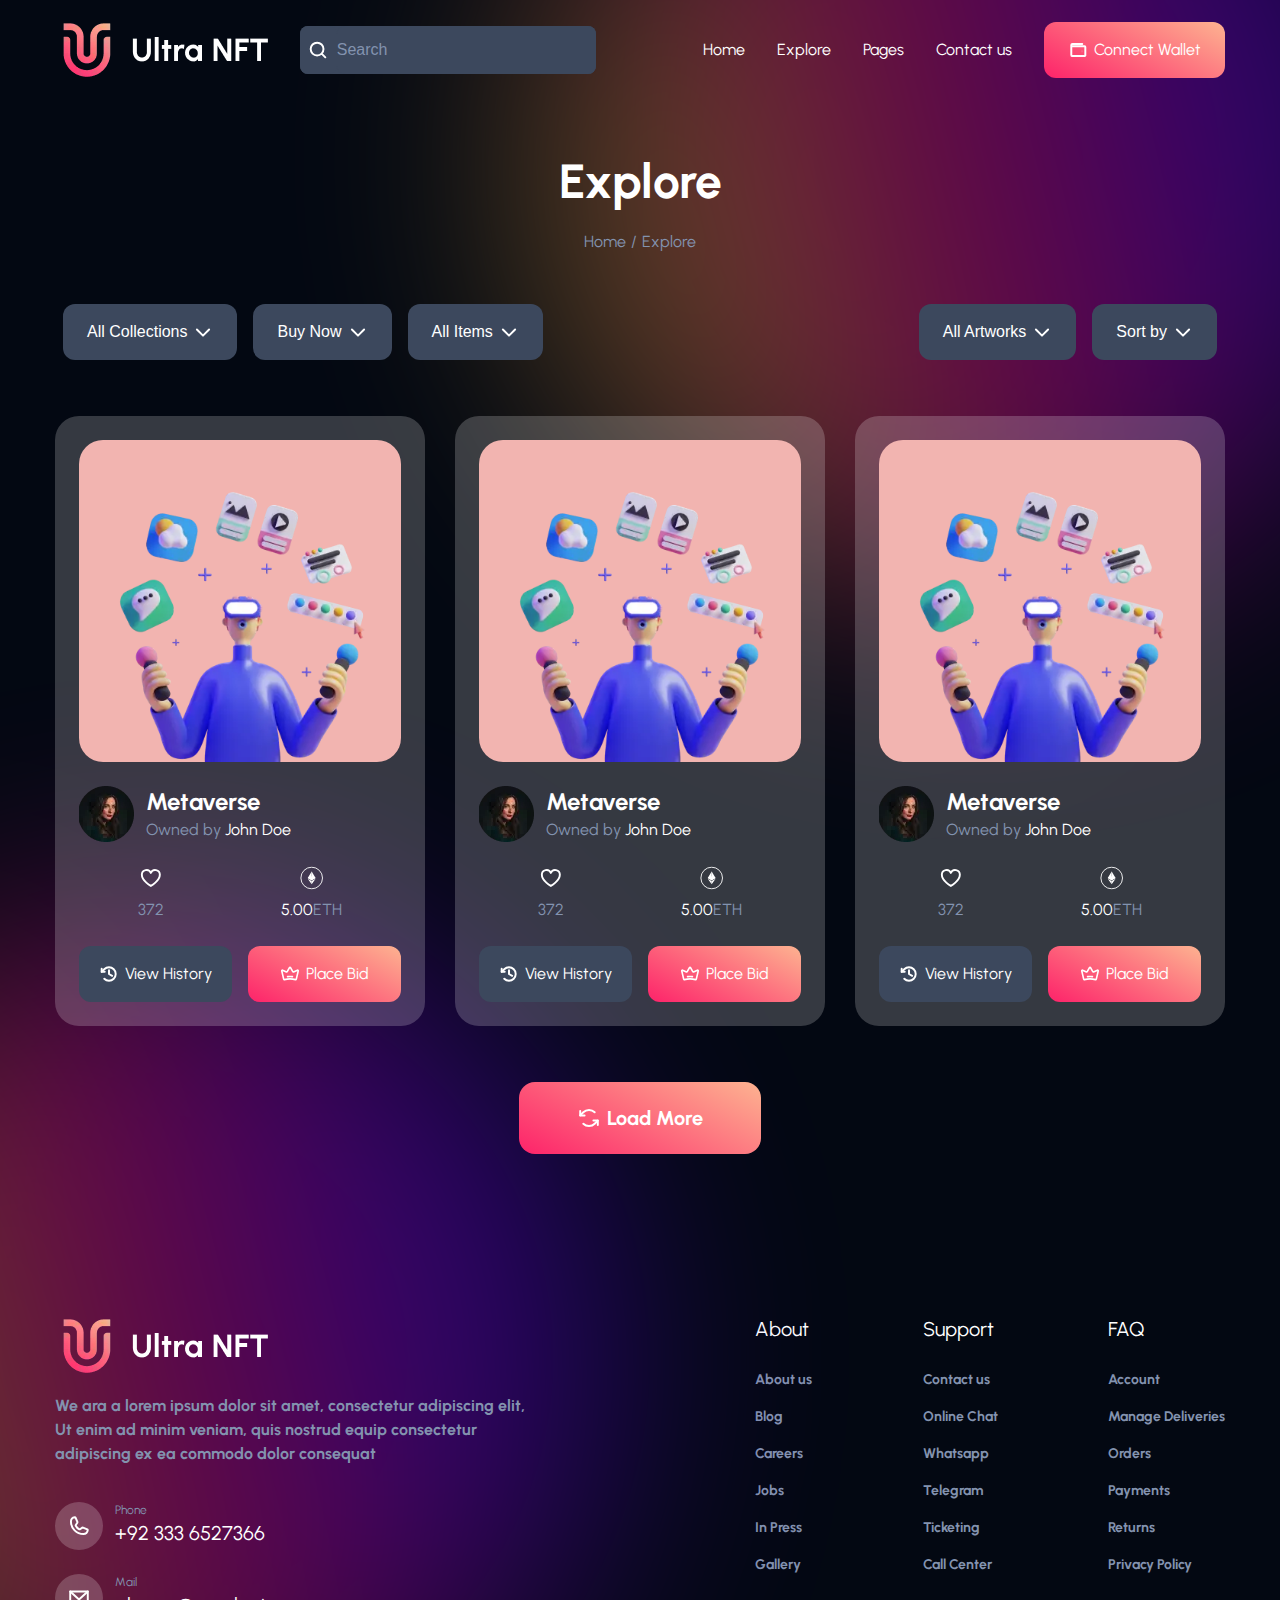
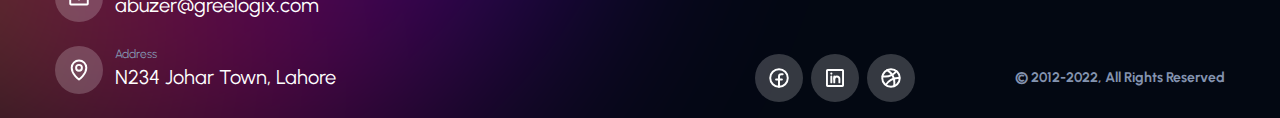
==== commit 74fe5787: "Add files via upload" ====
--- a/explore.html
+++ b/explore.html
@@ -13,6 +13,9 @@
       <meta name="robots" content="index, follow">       <meta name="description" content="Page was made by Artem Oliynyk Page was made by Artem Oliynyk Page was made by Artem Oliynyk Page was made by Artem Oliynyk Page was made by Artem Oliynyk Page was made by Artem Oliynyk ">       <!-- css -->+      <link rel="preconnect" href="https://fonts.googleapis.com">+      <link rel="preconnect" href="https://fonts.gstatic.com" crossorigin>+      <link href="https://fonts.googleapis.com/css2?family=Urbanist:wght@400;700&display=swap" rel="stylesheet">       <link rel="stylesheet" crossorigin="use-credentials" href="css/style.min.css">        <link rel="stylesheet" crossorigin="anonymous" href="https://www.unpkg.com/swiper/swiper-bundle.min.css">       <link rel="apple-touch-icon" sizes="180x180" href="img/favicon/apple-touch-icon.png">@@ -22,9 +25,13 @@
       <title>Главная</title>    </head>    <body>-      <div class="container">+      <div class="overlay">+         <div class="section__decor">+            <div class="decor decor--first"></div>+            <div class="decor decor--second"></div>+         </div>          <header class='header'>-   <div class='wrapper'>+   <div class='container'>       <div class='header__body'>          <a href='index.html' class='header__logo'>             <picture><source srcset="img/logo.webp" type="image/webp"><img src="img/logo.png" alt=""></picture>@@ -59,9 +66,8 @@
    </div> </header>          <main class="main">-            <div class="decor decor--first"></div>             <section class="breadcrumps">-               <div class="wrapper">+               <div class="container">                   <h1 class="breadcrumps__title">Explore</h1>                   <div class="breadcrumps__items">                      <a href="index.html" class="breadcrumps__item breadcrumps__text text">Home</a>@@ -71,7 +77,7 @@
                </div>             </section>             <section class="filter">-               <div class="wrapper">+               <div class="container">                   <div class="filter__burger">                      <span></span>                   </div>@@ -124,7 +130,7 @@
                </div>             </section>             <section class="picks">-               <div class="wrapper">+               <div class="container">                   <div class="picks__items">                      <div class="picks__item">                         <div class="picks__item-img">@@ -363,11 +369,10 @@
                   </div>                   <div id="load" class="picks__button button button--color subtitle"><picture><source srcset="img/icons/icons.svg#load" type="image/webp"><img src="img/icons/icons.svg#load" alt=""></picture>Load More</div>                </div>-               <div class="decor decor--second"></div>             </section>          </main>          <footer class="footer">-   <div class="wrapper">+   <div class="container">       <div class="footer__body">          <div class="footer__container">             <picture><source srcset="img/logo.webp" type="image/webp"><img src="img/logo.png" alt=""></picture>@@ -404,33 +409,33 @@
          </div>          <div class="footer__info">             <div class="footer__menu">-               <div class="footer__list">+               <ul class="footer__list">                   <h2 class="footer__title">About</h2>-                  <a href="#" class="footer__text">About us</a>-                  <a href="#" class="footer__text">Blog</a>-                  <a href="#" class="footer__text">Careers</a>-                  <a href="#" class="footer__text">Jobs</a>-                  <a href="#" class="footer__text">In Press</a>-                  <a href="#" class="footer__text">Gallery</a>-               </div>-               <div class="footer__list">+                  <li><a href="#" class="footer__text">About us</a></li>+                  <li><a href="#" class="footer__text">Blog</a></li>+                  <li><a href="#" class="footer__text">Careers</a></li>+                  <li><a href="#" class="footer__text">Jobs</a></li>+                  <li><a href="#" class="footer__text">In Press</a></li>+                  <li><a href="#" class="footer__text">Gallery</a></li>+               </ul>+               <ul class="footer__list">                   <h2 class="footer__title">Support</h2>-                  <a href="#" class="footer__text">Contact us</a>-                  <a href="#" class="footer__text">Online Chat</a>-                  <a href="#" class="footer__text">Whatsapp</a>-                  <a href="#" class="footer__text">Telegram</a>-                  <a href="#" class="footer__text">Ticketing</a>-                  <a href="#" class="footer__text">Call Center</a>-               </div>-               <div class="footer__list">+                  <li><a href="#" class="footer__text">Contact us</a></li>+                  <li><a href="#" class="footer__text">Online Chat</a></li>+                  <li><a href="#" class="footer__text">Whatsapp</a></li>+                  <li><a href="#" class="footer__text">Telegram</a></li>+                  <li><a href="#" class="footer__text">Ticketing</a></li>+                  <li><a href="#" class="footer__text">Call Center</a></li>+               </ul>+               <ul class="footer__list">                   <h2 class="footer__title">FAQ</h2>-                  <a href="#" class="footer__text">Account</a>-                  <a href="#" class="footer__text">Manage Deliveries</a>-                  <a href="#" class="footer__text">Orders</a>-                  <a href="#" class="footer__text">Payments</a>-                  <a href="#" class="footer__text">Returns</a>-                  <a href="#" class="footer__text">Privacy Policy</a>-               </div>+                  <li><a href="#" class="footer__text">Account</a></li>+                  <li><a href="#" class="footer__text">Manage Deliveries</a></li>+                  <li><a href="#" class="footer__text">Orders</a></li>+                  <li><a href="#" class="footer__text">Payments</a></li>+                  <li><a href="#" class="footer__text">Returns</a></li>+                  <li><a href="#" class="footer__text">Privacy Policy</a></li>+               </ul>             </div>             <div class="footer__items">                <div class="footer__icons">--- a/css/style.min.css
+++ b/css/style.min.css
@@ -1 +1 @@
-@font-face{font-family:"Urbanist Bold";font-display:swap;src:url(../fonts/Urbanist-Bold.woff) format("woff"),url(../fonts/Urbanist-Bold.woff2) format("woff2");font-weight:700;font-style:normal}@font-face{font-family:"Urbanist Regular";font-display:swap;src:url(../fonts/Urbanist-Regular.woff) format("woff"),url(../fonts/Urbanist-Regular.woff2) format("woff2");font-weight:400;font-style:normal}*,::after,::before{-webkit-box-sizing:border-box;box-sizing:border-box}::-webkit-scrollbar{width:5px}::-webkit-scrollbar-thumb{background:linear-gradient(207.67deg,#fdae8f 3.43%,#fd1c68 104.7%);border-radius:5px}ol[class],ul[class]{padding:0}blockquote,body,dd,dl,figcaption,figure,h1,h2,h3,h4,li,ol[class],p,ul[class]{margin:0}body{min-height:100vh;scroll-behavior:smooth;text-rendering:optimizeSpeed;line-height:1.5;overflow-x:hidden!important;background:#030812;-webkit-backface-visibility:hidden}ol[class],ul[class]{list-style:none}a:not([class]){-webkit-text-decoration-skip:ink;text-decoration-skip-ink:auto}a{text-decoration:none}img{-webkit-user-select:none;-moz-user-select:none;-ms-user-select:none;user-select:none}article>*+*{margin-top:1em}:focus-visible{outline:0}button,input,select,textarea{font:inherit}div{background-position:center center;background-repeat:no-repeat;background-size:cover}picture{display:-webkit-box;display:-ms-flexbox;display:flex;-webkit-box-align:center;-ms-flex-align:center;align-items:center;-webkit-box-pack:center;-ms-flex-pack:center;justify-content:center}section{position:relative;width:100%;height:auto;background-position:center center;background-repeat:no-repeat;background-size:cover;margin-bottom:160px}.wrapper{max-width:1170px;margin:0 auto}.container{position:absolute;left:0;top:0;width:100%;min-height:100%;display:-webkit-box;display:-ms-flexbox;display:flex;-webkit-box-orient:vertical;-webkit-box-direction:normal;-ms-flex-direction:column;flex-direction:column}.title{font-family:"Urbanist Bold";font-size:64px;line-height:1.37;color:#fff;text-align:center}.subtitle{font-family:"Urbanist Bold";font-size:20px;line-height:30px;color:#fff}.text{font-family:"Urbanist Regular";font-size:16px;line-height:1.5;color:#8393af}.subtext{font-family:"Urbanist Bold";font-size:24px;line-height:1.33;color:#fff}.button{display:-webkit-box;display:-ms-flexbox;display:flex;-webkit-box-align:center;-ms-flex-align:center;align-items:center;padding:21px 56px;border-radius:16px}.button img{width:24px;height:24px;margin-right:6px;-webkit-transition:all .4s ease 0s;-o-transition:all .4s ease 0s;transition:all .4s ease 0s}.button--color{background:-o-linear-gradient(242.33deg,#fdae8f 3.43%,#fd1c68 104.7%);background:linear-gradient(207.67deg,#fdae8f 3.43%,#fd1c68 104.7%)}.button--black{border:1px solid #fff}.header{padding:18px 0;z-index:99}.header__link{font-family:"Urbanist Bold";color:#fff}.header__body{-webkit-transition:.4s ease 0s;-o-transition:.4s ease 0s;transition:.4s ease 0s;display:-webkit-box;display:-ms-flexbox;display:flex;-webkit-box-pack:justify;-ms-flex-pack:justify;justify-content:space-between;-webkit-box-align:center;-ms-flex-align:center;align-items:center;position:relative}.header__menu{display:-webkit-box;display:-ms-flexbox;display:flex;-webkit-box-pack:justify;-ms-flex-pack:justify;justify-content:space-between;-webkit-box-align:center;-ms-flex-align:center;align-items:center;width:100%;margin-left:30px}.header__form{display:-webkit-box;display:-ms-flexbox;display:flex;-webkit-box-pack:justify;-ms-flex-pack:justify;justify-content:space-between;-webkit-box-align:center;-ms-flex-align:center;align-items:center;width:296px;height:48px;background:#3c485d;border-radius:8px}.header__form-button{width:42px;height:99%;background:inherit;border:none;border-radius:8px;cursor:pointer}.header__form-button img{width:20px;height:20px}.header__form-input{width:100%;height:99%;background:inherit;border:none;border-radius:8px;font-family:"Urbanist Regular";color:#8393af}.header__form-input::-webkit-input-placeholder{color:#8393af}.header__form-input::-moz-placeholder{color:#8393af}.header__form-input:-ms-input-placeholder{color:#8393af}.header__form-input::-ms-input-placeholder{color:#8393af}.header__form-input::placeholder{color:#8393af}.header__container{display:-webkit-box;display:-ms-flexbox;display:flex;-webkit-box-align:center;-ms-flex-align:center;align-items:center}.header__list{display:-webkit-box;display:-ms-flexbox;display:flex;margin-right:16px}.header__list .header__link{padding:0 16px}.header__button{display:-webkit-box;display:-ms-flexbox;display:flex;padding:16px 24px;background:-o-linear-gradient(242.33deg,#fdae8f 3.43%,#fd1c68 104.7%);background:linear-gradient(207.67deg,#fdae8f 3.43%,#fd1c68 104.7%);border-radius:12px}.header__button img{width:20px;height:20px;margin-right:6px}.footer__body{display:grid;grid-template-columns:auto auto;grid-column-gap:130px}.footer__body picture{-webkit-box-pack:start;-ms-flex-pack:start;justify-content:flex-start}.footer__container{z-index:99}.footer__text{font-family:"Urbanist Bold";font-size:14px;line-height:18px;color:#8393af}.footer__text--big{font-size:16px;line-height:24px;margin:16px 0 36px;max-width:470px}.footer__text--small{font-family:"Urbanist Regular";font-size:12px;line-height:16px}.footer__item{display:-webkit-box;display:-ms-flexbox;display:flex;margin-bottom:24px}.footer__item-img{margin-right:12px}.footer__img{background:rgba(255,255,255,.2);width:48px;height:48px;border-radius:50%;display:-webkit-box;display:-ms-flexbox;display:flex;-webkit-box-pack:center;-ms-flex-pack:center;justify-content:center;-webkit-box-align:center;-ms-flex-align:center;align-items:center}.footer__img img{width:24px;height:24px}.footer__title{font-family:"Urbanist Regular";font-size:20px;line-height:30px;color:#fff}.footer__menu{display:-webkit-box;display:-ms-flexbox;display:flex;-webkit-box-pack:justify;-ms-flex-pack:justify;justify-content:space-between}.footer__list{display:grid;grid-row-gap:16px;margin-bottom:80px}.footer__list .footer__title{margin-bottom:8px}.footer__items{display:-webkit-box;display:-ms-flexbox;display:flex;-webkit-box-pack:justify;-ms-flex-pack:justify;justify-content:space-between;-webkit-box-align:center;-ms-flex-align:center;align-items:center}.footer__icons{display:grid;grid-template-columns:repeat(3,1fr);grid-column-gap:8px}.main{-webkit-box-flex:1;-ms-flex:1 1 auto;flex:1 1 auto}.decor{width:886px;height:886px;background:-o-linear-gradient(14.04deg,#ffc83a 13.64%,#ff008a 46.53%,#6100ff 78.88%);background:linear-gradient(75.96deg,#ffc83a 13.64%,#ff008a 46.53%,#6100ff 78.88%);opacity:.4;-webkit-filter:blur(120px);filter:blur(120px);position:absolute;z-index:0;border-radius:50%}.decor--first{right:-141px;top:-286px}.decor--second{left:-277px;bottom:-500px}.decor--third{width:1288.21px;height:1022px;opacity:.4;background:0 0;-webkit-filter:none;filter:none;position:absolute;top:300px;left:calc(50% - 644.105px)}.decor--third .decor__item{position:absolute;right:0;bottom:0;width:837.26px;height:570.21px;background:#ffaa6c;-webkit-filter:blur(400px);filter:blur(400px);-webkit-transform:rotate(21.91deg);-ms-transform:rotate(21.91deg);transform:rotate(21.91deg);z-index:3}.decor--third::after{content:"";position:absolute;left:calc(50% - 481.42px);top:calc(50% - 386.79px);width:962.84px;height:773.58px;background:#ff007e;-webkit-filter:blur(400px);filter:blur(400px);z-index:2}.decor--third::before{content:"";position:absolute;left:0;top:0;width:1123.88px;height:902.71px;background:#ea72ff;-webkit-filter:blur(600px);filter:blur(600px);z-index:1}.decor--last{background:0 0;-webkit-filter:none;filter:none;width:1391.82px;height:1015px;position:absolute;right:-408px;bottom:0;z-index:-1}.decor--last .decor__item{position:absolute;-webkit-filter:blur(400px);filter:blur(400px);border-radius:50%}.decor--last .decor__item:first-child{right:0;bottom:85px;width:458.94px;height:458.94px;background:#7f9fff}.decor--last .decor__item:nth-child(2){right:344px;bottom:81px;width:441.76px;height:345.46px;background:#82fff9;-webkit-filter:blur(300px);filter:blur(300px);-webkit-transform:rotate(-15.22deg);-ms-transform:rotate(-15.22deg);transform:rotate(-15.22deg)}.decor--last .decor__item:nth-child(3){left:184px;bottom:107px;width:424.39px;height:84.1px;background:#d015ff;-webkit-filter:blur(300px);filter:blur(300px);-webkit-transform:rotate(-31.01deg);-ms-transform:rotate(-31.01deg);transform:rotate(-31.01deg)}.decor--last .decor__item:nth-child(4){right:84px;top:11.5px;width:961.04px;height:572.6px;background:#ffe198;-webkit-transform:rotate(-7.32deg);-ms-transform:rotate(-7.32deg);transform:rotate(-7.32deg)}.decor--last .decor__item:nth-child(5){left:0;top:0;width:467.6px;height:660.73px;background:#ff3278;-webkit-transform:rotate(12.08deg);-ms-transform:rotate(12.08deg);transform:rotate(12.08deg)}.decor--last .decor__item:last-child{left:374px;bottom:0;width:196.19px;height:387.23px;background:#5d85ff;-webkit-filter:blur(200px);filter:blur(200px);-webkit-transform:rotate(49.25deg);-ms-transform:rotate(49.25deg);transform:rotate(49.25deg)}.start{height:600px;position:absolute;top:100px}.start__body{display:-webkit-box;display:-ms-flexbox;display:flex;-webkit-box-pack:justify;-ms-flex-pack:justify;justify-content:space-between;-webkit-box-align:center;-ms-flex-align:center;align-items:center}.start__container{max-width:470px;z-index:99}.start__title{font-family:"Urbanist Bold";font-size:48px;line-height:1.33;color:#fff}.start__title span{background:-o-linear-gradient(242.33deg,#fdae8f 3.43%,#fd1c68 104.7%);background:linear-gradient(207.67deg,#fdae8f 3.43%,#fd1c68 104.7%);-webkit-background-clip:text;-webkit-text-fill-color:transparent}.start__button.button--color:hover img{-webkit-transform:translate(3px,-5px);-ms-transform:translate(3px,-5px);transform:translate(3px,-5px)}.start__text{font-family:"Urbanist Regular";margin:40px 0}.start__content{display:-webkit-box;display:-ms-flexbox;display:flex;-webkit-box-pack:justify;-ms-flex-pack:justify;justify-content:space-between}.start__button{margin:0}.start__img{background-image:url(../img/start-orbit.webp);background-size:contain;position:relative;width:100%;height:600px;margin-left:55px;z-index:99}.start__img .start__item{position:absolute}.start__img .start__item--first{top:20px;left:20px;-webkit-animation:rocket1 2s infinite 0s alternate ease-in-out;animation:rocket1 2s infinite 0s alternate ease-in-out}@-webkit-keyframes rocket1{0%{-webkit-transform:translate(0,0);transform:translate(0,0)}100%{-webkit-transform:translate(-20px,-30px);transform:translate(-20px,-30px)}}@keyframes rocket1{0%{-webkit-transform:translate(0,0);transform:translate(0,0)}100%{-webkit-transform:translate(-20px,-30px);transform:translate(-20px,-30px)}}.start__img .start__item--second{top:-10px;right:-60px;-webkit-animation:rocket2 2.4s infinite 0s alternate ease-in-out;animation:rocket2 2.4s infinite 0s alternate ease-in-out}@-webkit-keyframes rocket2{0%{-webkit-transform:translate(0,0);transform:translate(0,0)}100%{-webkit-transform:translate(40px,-50px);transform:translate(40px,-50px)}}@keyframes rocket2{0%{-webkit-transform:translate(0,0);transform:translate(0,0)}100%{-webkit-transform:translate(40px,-50px);transform:translate(40px,-50px)}}.start__img .start__item--third{bottom:-30px;right:90px}.start__decor{position:absolute;border-radius:50%}.start__decor--first{left:0;top:140px;width:22px;height:22px}.start__decor--second{left:-20px;bottom:50px;width:22px;height:22px}.start__decor--third{right:48px;bottom:78px;width:32px;height:32px}.start__decor--fourth{left:250px;top:0;width:42px;height:42px}.start__decor--full{background:-o-linear-gradient(242.33deg,#fdae8f 3.43%,#fd1c68 104.7%);background:linear-gradient(207.67deg,#fdae8f 3.43%,#fd1c68 104.7%)}.start__decor--border{background:-o-linear-gradient(242.33deg,#fdae8f 3.43%,#fd1c68 104.7%);background:linear-gradient(207.67deg,#fdae8f 3.43%,#fd1c68 104.7%)}.start__decor--border::after{content:"";position:absolute;left:4px;right:4px;top:4px;bottom:4px;width:calc(100% - 8px);height:calc(100% - 8px);border-radius:50%;background:currentColor}.work{margin-top:760px}.work__items{display:grid;grid-template-columns:repeat(4,1fr);grid-column-gap:30px;grid-row-gap:50px;margin-top:56px}.work__item{width:100%;z-index:99}.work__item:nth-child(2) .work__item-img{background:-o-linear-gradient(26.12deg,#739eec 29.38%,#ff8c9f 86.63%);background:linear-gradient(63.88deg,#739eec 29.38%,#ff8c9f 86.63%)}.work__item:nth-child(3) .work__item-img{background:-o-linear-gradient(23.73deg,#fe6f2d -10.45%,#fdce38 76.78%);background:linear-gradient(66.27deg,#fe6f2d -10.45%,#fdce38 76.78%)}.work__item:last-child .work__item-img{background:-o-linear-gradient(316.52deg,#2ea3f2 -3.48%,#a651fb 130.9%);background:linear-gradient(133.48deg,#2ea3f2 -3.48%,#a651fb 130.9%)}.work__item-img{width:80px;height:80px;border-radius:50%;display:-webkit-box;display:-ms-flexbox;display:flex;-webkit-box-pack:center;-ms-flex-pack:center;justify-content:center;-webkit-box-align:center;-ms-flex-align:center;align-items:center;margin:0 auto 24px;background:-o-linear-gradient(242.33deg,#23d3a4 3.43%,#5b49cf 104.7%);background:linear-gradient(207.67deg,#23d3a4 3.43%,#5b49cf 104.7%)}.work__item-img img{width:40px;height:40px}.work__item-title{text-align:center;margin-bottom:4px}.work__item-text{text-align:center;color:#fff}.auction{height:100%}.auction__button.button--color:hover img{-webkit-transform:translate(3px,-5px);-ms-transform:translate(3px,-5px);transform:translate(3px,-5px)}.auction__container{display:-webkit-box;display:-ms-flexbox;display:flex;-webkit-box-pack:justify;-ms-flex-pack:justify;justify-content:space-between;-webkit-box-align:center;-ms-flex-align:center;align-items:center}.auction__swiper{margin-top:64px}.swiper-pagination{position:unset!important;margin-top:44px;display:-webkit-box;display:-ms-flexbox;display:flex;-webkit-box-align:center;-ms-flex-align:center;align-items:center;-webkit-box-pack:center;-ms-flex-pack:center;justify-content:center;height:24px}.swiper-pagination-bullet{width:12px!important;height:12px!important;border:2px solid #fff;opacity:1!important;-webkit-transition:-webkit-transform .4s ease 0s;transition:-webkit-transform .4s ease 0s;-o-transition:transform .4s ease 0s;transition:transform .4s ease 0s;transition:transform .4s ease 0s,-webkit-transform .4s ease 0s}.swiper-pagination-bullet-active{-webkit-transform:scale(1.6);-ms-transform:scale(1.6);transform:scale(1.6);background:#fff!important}.slide{background:rgba(255,255,255,.2);border-radius:24px;padding:24px;z-index:99}.slide:nth-child(2) .slide__img{background:#f2b4b0}.slide:nth-child(3) .slide__img{background:#f6fde2}.slide:nth-child(4) .slide__img{background:#feece5}.slide__contact{display:-webkit-box;display:-ms-flexbox;display:flex}.slide__contact-info{margin-left:12px}.slide__text span{color:#fff}.slide__img{background:#e2f3fe;border-radius:24px;margin-bottom:24px}.slide__img img{width:100%;height:100%}.slide__items{display:-webkit-box;display:-ms-flexbox;display:flex;-ms-flex-pack:distribute;justify-content:space-around;-webkit-box-align:center;-ms-flex-align:center;align-items:center;-ms-flex-wrap:wrap;flex-wrap:wrap;width:100%;margin:24px 0}.slide__item{text-align:center}.slide__item img{width:24px;height:24px;margin-bottom:8px}.slide__content{display:grid;grid-template-columns:151px auto;grid-column-gap:12px}.slide__content .auction__button{width:100%;padding:16px 0;display:-webkit-box;display:-ms-flexbox;display:flex;-webkit-box-pack:center;-ms-flex-pack:center;justify-content:center}.slide__time{padding:16px 0;width:100%;display:-webkit-box;display:-ms-flexbox;display:flex;-webkit-box-align:center;-ms-flex-align:center;align-items:center;-webkit-box-pack:center;-ms-flex-pack:center;justify-content:center;background:#3c485d;border-radius:12px}.slide__time img{width:24px;height:24px;margin-right:6px}.collection__container{display:-webkit-box;display:-ms-flexbox;display:flex;-webkit-box-pack:justify;-ms-flex-pack:justify;justify-content:space-between;-webkit-box-align:center;-ms-flex-align:center;align-items:center}.collection__button.button--color:hover img{-webkit-transform:translate(3px,-5px);-ms-transform:translate(3px,-5px);transform:translate(3px,-5px)}.collection__items{display:grid;grid-template-columns:repeat(3,1fr);grid-column-gap:30px;grid-row-gap:30px;margin-top:56px}.collection__item{background:rgba(255,255,255,.2);-webkit-backdrop-filter:blur(40px);backdrop-filter:blur(40px);border-radius:24px;padding:24px;z-index:99}.collection__item-img{display:grid;grid-template-columns:repeat(2,1fr);grid-template-rows:repeat(2,1fr);grid-column-gap:12px;grid-row-gap:12px}.collection__item-img img{width:100%;height:100%}.collection__item-body{display:-webkit-box;display:-ms-flexbox;display:flex;-webkit-box-pack:justify;-ms-flex-pack:justify;justify-content:space-between;-webkit-box-align:center;-ms-flex-align:center;align-items:center;margin-top:24px}.collection__item-contact{display:-webkit-box;display:-ms-flexbox;display:flex}.collection__item-content{margin-left:12px}.collection__item-text span{color:#fff}.collection__rate img{max-width:24px;width:24px;height:24px}.sellers__items{display:grid;grid-template-columns:repeat(auto-fill,minmax(270px,1fr));grid-column-gap:30px;grid-row-gap:30px;margin-top:56px}.sellers__item{background:rgba(255,255,255,.2);-webkit-backdrop-filter:blur(40px);backdrop-filter:blur(40px);border-radius:24px;padding:16px;display:-webkit-box;display:-ms-flexbox;display:flex;-webkit-box-align:center;-ms-flex-align:center;align-items:center;z-index:99}.sellers__item-content{margin-left:16px}.picks__items{display:grid;grid-template-columns:repeat(auto-fill,minmax(300px,1fr));grid-column-gap:30px;grid-row-gap:30px;margin:56px 0}.picks__item{background:rgba(255,255,255,.2);border-radius:24px;padding:24px;z-index:99;display:none}.picks__item:first-child,.picks__item:nth-child(2),.picks__item:nth-child(3){display:block}.picks__item-img{background:#f2b4b0;border-radius:24px}.picks__item-img img{width:100%;height:100%}.picks__item-contact{display:-webkit-box;display:-ms-flexbox;display:flex;margin-top:24px}.picks__item-content{margin-left:12px}.picks__item-text span{color:#fff}.picks__item-container{display:-webkit-box;display:-ms-flexbox;display:flex;-webkit-box-align:center;-ms-flex-align:center;align-items:center;-ms-flex-pack:distribute;justify-content:space-around;margin:24px 0}.picks__item-block{text-align:center}.picks__item-block img{width:24px;height:24px;margin-bottom:8px}.picks__item-elements{display:grid;grid-template-columns:repeat(2,1fr);grid-column-gap:16px}.picks__item-button{width:100%;display:-webkit-box;display:-ms-flexbox;display:flex;-webkit-box-align:center;-ms-flex-align:center;align-items:center;-webkit-box-pack:center;-ms-flex-pack:center;justify-content:center;border-radius:12px;height:56px;color:#fff}.picks__item-button--black{background:#3c485d}.picks__item-button--color{background:-o-linear-gradient(242.33deg,#fdae8f 3.43%,#fd1c68 104.7%);background:linear-gradient(207.67deg,#fdae8f 3.43%,#fd1c68 104.7%)}.picks__item-button img{width:20px;height:20px;margin-right:6px}.picks__button{width:242px;height:72px;-webkit-box-pack:center;-ms-flex-pack:center;justify-content:center;margin:0 auto;padding:0;cursor:pointer}.picks__button:hover img{-webkit-transform:rotate(180deg);-ms-transform:rotate(180deg);transform:rotate(180deg)}.breadcrumps{margin:50px 0 50px}.breadcrumps__title{font-family:"Urbanist Bold";font-size:48px;line-height:1.33;text-align:center;color:#fff}.breadcrumps__items{margin-top:16px;display:-webkit-box;display:-ms-flexbox;display:flex;-webkit-box-align:center;-ms-flex-align:center;align-items:center;-webkit-box-pack:center;-ms-flex-pack:center;justify-content:center}.breadcrumps__item{padding:0 5px}.breadcrumps__text--active{color:#fff}.filter{height:56px;margin:0 0 50px}.filter__items{display:-webkit-box;display:-ms-flexbox;display:flex;-webkit-box-pack:justify;-ms-flex-pack:justify;justify-content:space-between;-webkit-box-align:center;-ms-flex-align:center;align-items:center}.filter__container{display:-webkit-box;display:-ms-flexbox;display:flex}.filter__item{margin:0 8px}.dropdown{position:relative;display:inline-block}.dropdown__button{display:-webkit-box;display:-ms-flexbox;display:flex;-webkit-box-align:center;-ms-flex-align:center;align-items:center;background:#3c485d;border-radius:12px;padding:16px 24px;border:none;color:#fff;-webkit-transition:all .4s ease 0s;-o-transition:all .4s ease 0s;transition:all .4s ease 0s;font-family:"Urbanist Bold"}.dropdown__button.active{border-radius:12px 12px 0 0}.dropdown__button img{width:20px;height:20px;margin-left:6px}.dropdown__items{display:grid;overflow:auto;position:absolute;z-index:100;min-width:100%;background:#3c485d;border-radius:0 0 12px 12px;grid-row-gap:5px;padding:0 24px 16px;-webkit-transform:translate(0,-10px);-ms-transform:translate(0,-10px);transform:translate(0,-10px);-webkit-transition:all .4s ease 0s;-o-transition:all .4s ease 0s;transition:all .4s ease 0s;opacity:0}.dropdown__items .text{color:#fff}.dropdown__items.active{-webkit-transform:translate(0,-1px);-ms-transform:translate(0,-1px);transform:translate(0,-1px);opacity:1}@media (max-width:1280px){.start__img .start__item--first{width:240px;top:0;left:80px}.start__img .start__item--second{width:300px;top:30px;right:-40px}@-webkit-keyframes rocket2{0%{-webkit-transform:translate(0,0);transform:translate(0,0)}100%{-webkit-transform:translate(10px,-20px);transform:translate(10px,-20px)}}@keyframes rocket2{0%{-webkit-transform:translate(0,0);transform:translate(0,0)}100%{-webkit-transform:translate(10px,-20px);transform:translate(10px,-20px)}}.start__img .start__item--third{width:250px}}@media (max-width:1170px){.wrapper{max-width:950px}.header{-webkit-transition:.4s ease 0s;-o-transition:.4s ease 0s;transition:.4s ease 0s}.header.active{position:fixed;left:0;top:0;width:100%;height:100vh;z-index:9999;background:#030812;overflow-y:auto;overflow-x:hidden!important}.header.active::-webkit-scrollbar{display:none}.header.active .header__body{height:100vh}.header__logo{position:absolute;left:0;top:0}.header__burger{position:absolute;top:23px;right:0;width:30px;height:20px;z-index:3}.header__burger::after,.header__burger::before{content:"";position:absolute;width:100%;height:2px;left:0;background-color:#fff;-webkit-transition:.4s ease 0s;-o-transition:.4s ease 0s;transition:.4s ease 0s}.header__burger.active::before{-webkit-transform:rotate(45deg);-ms-transform:rotate(45deg);transform:rotate(45deg);top:9px}.header__burger.active::after{-webkit-transform:rotate(-45deg);-ms-transform:rotate(-45deg);transform:rotate(-45deg);bottom:9px}.header__burger::before{top:0}.header__burger::after{bottom:0}.header__burger span{position:absolute;background-color:#fff;left:0;width:100%;height:2px;top:8px;-webkit-transition:.4s ease 0s;-o-transition:.4s ease 0s;transition:.4s ease 0s}.header__burger.active span{-webkit-transform:scale(0);-ms-transform:scale(0);transform:scale(0)}.header__menu{-webkit-box-pack:center;-ms-flex-pack:center;justify-content:center;-webkit-box-orient:vertical;-webkit-box-direction:normal;-ms-flex-direction:column;flex-direction:column;width:100%;margin-left:0}.header__form{-webkit-transition:.4s ease 0s;-o-transition:.4s ease 0s;transition:.4s ease 0s;opacity:0;visibility:hidden;width:100%;left:0;position:absolute;top:100px}.header__form.active{opacity:1;visibility:visible}.header__list{-webkit-transition:all .4s ease 0s!important;-o-transition:all .4s ease 0s!important;transition:all .4s ease 0s!important;opacity:0;visibility:hidden;-webkit-box-orient:vertical;-webkit-box-direction:normal;-ms-flex-direction:column;flex-direction:column;text-align:center;-webkit-transform:translateY(-100%);-ms-transform:translateY(-100%);transform:translateY(-100%)}.header__list li{margin-bottom:10px}.header__list.active{opacity:1;visibility:visible;-webkit-transform:translateY(0);-ms-transform:translateY(0);transform:translateY(0)}.header__button{position:absolute;right:50px;top:5px}.footer__body{grid-column-gap:0}.decor{width:calc(200px + 686 * (100vw - 300px)/ 870);height:calc(200px + 686 * (100vw - 300px)/ 870)}.decor--third{width:90%;left:5%}.decor--third .decor__item{width:64%;height:55%}.decor--third::after{width:74%;height:75%;left:13%;top:12.5%}.decor--third::before{width:87%;height:88%}.decor--last{top:1400px;width:calc(400px + 991.82 * (100vw - 300px)/ 870);height:calc(300px + 715 * (100vw - 300px)/ 870)}.start__img .start__item--first{top:50px;left:40px}.start__img .start__item--second{top:70px;right:-60px}.start__img .start__item--third{width:200px;bottom:60px}.work__items{grid-template-columns:repeat(3,1fr);grid-template-rows:repeat(2,1fr)}.work__items .work__item:last-child{grid-area:2/2/3/3}.sellers__item:nth-child(8){grid-area:3/3/4/4}}@media (max-width:1170px) and (min-height:460px),(max-width:768px) and (min-height:500px){.header{overflow:hidden;height:96px}}@media (max-width:1170px) and (max-height:460px),(max-width:768px) and (max-height:500px){.header__list{position:absolute;top:0;margin-left:-50px!important}.header__list.active{top:170px}}@media (max-width:1170px) and (max-height:460px){.start{top:60px}}@media (max-width:992px){.wrapper{max-width:none;padding:0 20px}.footer__body{grid-column-gap:20px}.footer__text--big{max-width:360px}.footer__items{-webkit-box-orient:vertical;-webkit-box-direction:normal;-ms-flex-direction:column;flex-direction:column}.footer__items .footer__icons{margin-bottom:16px}.start{max-height:-webkit-min-content;max-height:-moz-min-content;max-height:min-content;height:auto}.start__body{-webkit-box-orient:vertical;-webkit-box-direction:normal;-ms-flex-direction:column;flex-direction:column}.start__container{text-align:center;margin-bottom:40px;-webkit-box-pack:center;-ms-flex-pack:center;justify-content:center}.start__img{margin-left:0;height:500px}.start__img .start__item--first{top:20px;left:calc(130px + 50 * (100vw - 768px)/ 224)}.start__img .start__item--second{top:-40px;right:calc(75px + 0 * (100vw - 768px)/ 224)}.start__img .start__item--third{bottom:-30px;right:calc(270px + 1 * (100vw - 768px)/ 224)}.start__decor--second{left:20px}.start__decor--fourth{left:350px;top:-20px}.work{margin-top:1020px}.collection__container{-webkit-box-orient:vertical;-webkit-box-direction:normal;-ms-flex-direction:column;flex-direction:column;text-align:center}.collection__container .collection__title{margin-bottom:15px}.collection__items{grid-template-columns:1fr;max-width:500px;margin:56px auto 0}.sellers__items{grid-template-columns:repeat(auto-fill,minmax(220px,1fr))}.filter__items{-webkit-box-orient:vertical;-webkit-box-direction:normal;-ms-flex-direction:column;flex-direction:column;-webkit-box-align:start;-ms-flex-align:start;align-items:flex-start;-webkit-box-pack:start;-ms-flex-pack:start;justify-content:flex-start;background-color:#030812;width:300px;min-height:100vh;-webkit-transform:translate(-100%,0);-ms-transform:translate(-100%,0);transform:translate(-100%,0);-webkit-transition:-webkit-transform .4s ease 0s;transition:-webkit-transform .4s ease 0s;-o-transition:transform .4s ease 0s;transition:transform .4s ease 0s;transition:transform .4s ease 0s,-webkit-transform .4s ease 0s;z-index:999;position:fixed;left:0;top:0;padding:50px 20px 0}.filter__items.active{-webkit-transform:translate(0,0);-ms-transform:translate(0,0);transform:translate(0,0)}.filter__container{-webkit-box-orient:vertical;-webkit-box-direction:normal;-ms-flex-direction:column;flex-direction:column}.filter__container .filter__item{margin:8px 0}.filter__burger{position:absolute;top:calc(50% - 10px);left:20px;width:30px;height:20px;z-index:1000;-webkit-transition:.4s ease 0s;-o-transition:.4s ease 0s;transition:.4s ease 0s}.filter__burger.active{position:fixed;top:20px}.filter__burger::after,.filter__burger::before{content:"";position:absolute;width:100%;height:2px;left:0;background-color:#fff;-webkit-transition:.4s ease 0s;-o-transition:.4s ease 0s;transition:.4s ease 0s}.filter__burger.active::before{-webkit-transform:rotate(45deg);-ms-transform:rotate(45deg);transform:rotate(45deg);top:9px}.filter__burger.active::after{-webkit-transform:rotate(-45deg);-ms-transform:rotate(-45deg);transform:rotate(-45deg);bottom:9px}.filter__burger::before{top:0}.filter__burger::after{bottom:0}.filter__burger span{position:absolute;background-color:#fff;left:0;width:100%;height:2px;top:8px;-webkit-transition:.4s ease 0s;-o-transition:.4s ease 0s;transition:.4s ease 0s}.filter__burger.active span{-webkit-transform:scale(0);-ms-transform:scale(0);transform:scale(0)}.dropdown__button{min-width:260px;-webkit-box-pack:center;-ms-flex-pack:center;justify-content:center;height:56px;padding:0}}@media (max-width:768px){.title{font-size:calc(48px + 16 * (100vw - 300px)/ 468)}.header__container{-webkit-box-orient:vertical;-webkit-box-direction:normal;-ms-flex-direction:column;flex-direction:column}.header__button{-webkit-transition:.4s ease 0s;-o-transition:.4s ease 0s;transition:.4s ease 0s;opacity:0;visibility:hidden;position:relative;right:0;top:0}.header__button.active{opacity:1;visibility:visible;top:10px}.footer__body{grid-template-columns:1fr;grid-row-gap:50px;padding-bottom:50px}.footer__body picture{-webkit-box-pack:center;-ms-flex-pack:center;justify-content:center}.footer__body .footer__container{margin:0 auto;text-align:center}.footer__body .footer__container .footer__item{text-align:left;-webkit-box-pack:center;-ms-flex-pack:center;justify-content:center}.footer__body .footer__info{text-align:center}.footer__text--big{max-width:460px}.footer__menu{max-width:450px;margin:0 auto;-webkit-box-pack:justify;-ms-flex-pack:justify;justify-content:space-between}.start__title{font-size:calc(36px + 12 * (100vw - 300px)/ 468)}.start__img .start__item--first{top:60px;width:170px}.start__img .start__item--second{top:0;width:220px;right:0}.start__img .start__item--third{width:150px;bottom:0;right:25%}.work__items{grid-template-columns:repeat(auto-fill,minmax(270px,1fr));grid-template-rows:repeat(2,auto)}.work__items .work__item:last-child{grid-area:auto}.auction__container{-webkit-box-orient:vertical;-webkit-box-direction:normal;-ms-flex-direction:column;flex-direction:column;text-align:center}.sellers__item:nth-child(8){grid-area:auto}}@media (max-width:768px) and (max-height:500px){.header__list{margin-left:0!important}.header__button{position:absolute;right:calc(50% - 100px)}.header__button.active{top:330px}.start{top:40px}}@media (max-width:520px){.sellers__items{grid-template-columns:1fr;width:270px;margin:56px auto 0}}@media (max-width:450px){section{margin-bottom:100px}.wrapper{padding:0 10px}.header__logo img{width:180px}.header__burger{top:17px}.footer__item{-webkit-box-orient:vertical;-webkit-box-direction:normal;-ms-flex-direction:column;flex-direction:column;-webkit-box-pack:center;-ms-flex-pack:center;justify-content:center;-webkit-box-align:center;-ms-flex-align:center;align-items:center;text-align:center!important}.footer__item .footer__item-img{margin:0 0 10px 0}.footer__menu{-webkit-box-orient:vertical;-webkit-box-direction:normal;-ms-flex-direction:column;flex-direction:column}.decor{display:none}.start__content{-webkit-box-orient:vertical;-webkit-box-direction:normal;-ms-flex-direction:column;flex-direction:column}.start__button{display:-webkit-box;display:-ms-flexbox;display:flex;-webkit-box-pack:center;-ms-flex-pack:center;justify-content:center;-webkit-box-align:center;-ms-flex-align:center;align-items:center;margin-bottom:20px}.start__img .start__item--first{top:90px;width:130px}.start__img .start__item--second{top:90px;width:170px}.start__img .start__item--third{bottom:60px;width:130px}.start__decor--third{right:20px}.start__decor--fourth{left:40%;top:30px}}@media (max-width:400px){.picks__item-elements{grid-row-gap:16px;grid-template-columns:1fr}}@media (max-width:350px){.slide__content{grid-template-columns:auto;grid-row-gap:12px}.collection__item{padding:12px}}@media (max-width:320px){.picks__items{grid-template-columns:repeat(auto-fill,minmax(100%,1fr))}}@media (prefers-reduced-motion:reduce){*{-webkit-animation-duration:0s!important;animation-duration:0s!important;-webkit-animation-iteration-count:1!important;animation-iteration-count:1!important;-webkit-transition-duration:0s!important;-o-transition-duration:0s!important;transition-duration:0s!important;scroll-behavior:auto!important}}+.header{padding:18px 0;z-index:99}.header__link{font-weight:700;font-style:normal;color:#fff!important}.header__body{-webkit-transition:.4s ease 0s;-o-transition:.4s ease 0s;transition:.4s ease 0s;display:-webkit-box;display:-ms-flexbox;display:flex;-webkit-box-pack:justify;-ms-flex-pack:justify;justify-content:space-between;-webkit-box-align:center;-ms-flex-align:center;align-items:center;position:relative}.header__menu{display:-webkit-box;display:-ms-flexbox;display:flex;-webkit-box-pack:justify;-ms-flex-pack:justify;justify-content:space-between;-webkit-box-align:center;-ms-flex-align:center;align-items:center;width:100%;margin-left:30px}.header__form{display:-webkit-box;display:-ms-flexbox;display:flex;-webkit-box-pack:justify;-ms-flex-pack:justify;justify-content:space-between;-webkit-box-align:center;-ms-flex-align:center;align-items:center;width:296px;height:48px;background:#3c485d;border-radius:8px}.header__form-button{width:42px;height:99%;background:inherit;border:none;border-radius:8px;cursor:pointer}.header__form-button img{width:20px;height:20px}.header__form-input{width:100%;height:99%;background:inherit;border:none;border-radius:8px;font-weight:400;font-style:normal;color:#8393af}.header__form-input::-webkit-input-placeholder{color:#8393af}.header__form-input::-moz-placeholder{color:#8393af}.header__form-input:-ms-input-placeholder{color:#8393af}.header__form-input::-ms-input-placeholder{color:#8393af}.header__form-input::placeholder{color:#8393af}.header__container{display:-webkit-box;display:-ms-flexbox;display:flex;-webkit-box-align:center;-ms-flex-align:center;align-items:center}.header__list{display:-webkit-box;display:-ms-flexbox;display:flex;margin-right:16px}.header__list .header__link{padding:0 16px}.header__button{display:-webkit-box;display:-ms-flexbox;display:flex;padding:16px 24px;background:-o-linear-gradient(242.33deg,#fdae8f 3.43%,#fd1c68 104.7%);background:linear-gradient(207.67deg,#fdae8f 3.43%,#fd1c68 104.7%);border-radius:12px}.header__button img{width:20px;height:20px;margin-right:6px}.start{height:600px;position:absolute;top:100px}.start__body{display:-webkit-box;display:-ms-flexbox;display:flex;-webkit-box-pack:justify;-ms-flex-pack:justify;justify-content:space-between;-webkit-box-align:center;-ms-flex-align:center;align-items:center}.start__container{max-width:470px;z-index:99}.start__title{font-weight:700;font-style:normal;font-size:48px;line-height:1.33;color:#fff}.start__title span{background:-o-linear-gradient(242.33deg,#fdae8f 3.43%,#fd1c68 104.7%);background:linear-gradient(207.67deg,#fdae8f 3.43%,#fd1c68 104.7%);-webkit-background-clip:text;-webkit-text-fill-color:transparent}.start__button.button--color:hover img{-webkit-transform:translate(3px,-5px);-ms-transform:translate(3px,-5px);transform:translate(3px,-5px)}.start__text{font-weight:400;font-style:normal;margin:40px 0}.start__content{display:-webkit-box;display:-ms-flexbox;display:flex;-webkit-box-pack:justify;-ms-flex-pack:justify;justify-content:space-between}.start__button{margin:0}.start__img{background-image:url(../img/start-orbit.webp);background-size:contain;position:relative;width:100%;height:600px;margin-left:55px;z-index:99}.start__img .start__item{position:absolute}.start__img .start__item--first{top:20px;left:20px;-webkit-animation:rocket1 2s infinite 0s alternate ease-in-out;animation:rocket1 2s infinite 0s alternate ease-in-out}@-webkit-keyframes rocket1{0%{-webkit-transform:translate(0,0);transform:translate(0,0)}100%{-webkit-transform:translate(-20px,-30px);transform:translate(-20px,-30px)}}@keyframes rocket1{0%{-webkit-transform:translate(0,0);transform:translate(0,0)}100%{-webkit-transform:translate(-20px,-30px);transform:translate(-20px,-30px)}}.start__img .start__item--second{top:-10px;right:-60px;-webkit-animation:rocket2 2.4s infinite 0s alternate ease-in-out;animation:rocket2 2.4s infinite 0s alternate ease-in-out}@-webkit-keyframes rocket2{0%{-webkit-transform:translate(0,0);transform:translate(0,0)}100%{-webkit-transform:translate(40px,-50px);transform:translate(40px,-50px)}}@keyframes rocket2{0%{-webkit-transform:translate(0,0);transform:translate(0,0)}100%{-webkit-transform:translate(40px,-50px);transform:translate(40px,-50px)}}.start__img .start__item--third{bottom:-30px;right:90px}.start__decor{position:absolute;border-radius:50%}.start__decor--first{left:0;top:140px;width:22px;height:22px}.start__decor--second{left:-20px;bottom:50px;width:22px;height:22px}.start__decor--third{right:48px;bottom:78px;width:32px;height:32px}.start__decor--fourth{left:250px;top:0;width:42px;height:42px}.start__decor--full{background:-o-linear-gradient(242.33deg,#fdae8f 3.43%,#fd1c68 104.7%);background:linear-gradient(207.67deg,#fdae8f 3.43%,#fd1c68 104.7%)}.start__decor--border{background:-o-linear-gradient(242.33deg,#fdae8f 3.43%,#fd1c68 104.7%);background:linear-gradient(207.67deg,#fdae8f 3.43%,#fd1c68 104.7%)}.start__decor--border::after{content:"";position:absolute;left:4px;right:4px;top:4px;bottom:4px;width:calc(100% - 8px);height:calc(100% - 8px);border-radius:50%;background:currentColor}.work{margin-top:760px}.work__items{display:grid;grid-template-columns:repeat(4,1fr);grid-column-gap:30px;grid-row-gap:50px;margin-top:56px}.work__item{width:100%;z-index:99}.work__item:nth-child(2) .work__item-img{background:-o-linear-gradient(26.12deg,#739eec 29.38%,#ff8c9f 86.63%);background:linear-gradient(63.88deg,#739eec 29.38%,#ff8c9f 86.63%)}.work__item:nth-child(3) .work__item-img{background:-o-linear-gradient(23.73deg,#fe6f2d -10.45%,#fdce38 76.78%);background:linear-gradient(66.27deg,#fe6f2d -10.45%,#fdce38 76.78%)}.work__item:last-child .work__item-img{background:-o-linear-gradient(316.52deg,#2ea3f2 -3.48%,#a651fb 130.9%);background:linear-gradient(133.48deg,#2ea3f2 -3.48%,#a651fb 130.9%)}.work__item-img{width:80px;height:80px;border-radius:50%;display:-webkit-box;display:-ms-flexbox;display:flex;-webkit-box-pack:center;-ms-flex-pack:center;justify-content:center;-webkit-box-align:center;-ms-flex-align:center;align-items:center;margin:0 auto 24px;background:-o-linear-gradient(242.33deg,#23d3a4 3.43%,#5b49cf 104.7%);background:linear-gradient(207.67deg,#23d3a4 3.43%,#5b49cf 104.7%)}.work__item-img img{width:40px;height:40px}.work__item-title{text-align:center;margin-bottom:4px}.work__item-text{text-align:center;color:#fff}.auction{height:100%}.auction__button.button--color:hover img{-webkit-transform:translate(3px,-5px);-ms-transform:translate(3px,-5px);transform:translate(3px,-5px)}.auction__container{display:-webkit-box;display:-ms-flexbox;display:flex;-webkit-box-pack:justify;-ms-flex-pack:justify;justify-content:space-between;-webkit-box-align:center;-ms-flex-align:center;align-items:center}.auction__swiper{margin-top:64px}.swiper-pagination{position:unset!important;margin-top:44px;display:-webkit-box;display:-ms-flexbox;display:flex;-webkit-box-align:center;-ms-flex-align:center;align-items:center;-webkit-box-pack:center;-ms-flex-pack:center;justify-content:center;height:24px}.swiper-pagination-bullet{width:12px!important;height:12px!important;border:2px solid #fff;opacity:1!important;-webkit-transition:-webkit-transform .4s ease 0s;transition:-webkit-transform .4s ease 0s;-o-transition:transform .4s ease 0s;transition:transform .4s ease 0s;transition:transform .4s ease 0s,-webkit-transform .4s ease 0s}.swiper-pagination-bullet-active{-webkit-transform:scale(1.6);-ms-transform:scale(1.6);transform:scale(1.6);background:#fff!important}.slide{background:rgba(255,255,255,.2);border-radius:24px;padding:24px;z-index:99}.slide:nth-child(2) .slide__img{background:#f2b4b0}.slide:nth-child(3) .slide__img{background:#f6fde2}.slide:nth-child(4) .slide__img{background:#feece5}.slide__contact{display:-webkit-box;display:-ms-flexbox;display:flex}.slide__contact-info{margin-left:12px}.slide__text span{color:#fff}.slide__img{background:#e2f3fe;border-radius:24px;margin-bottom:24px}.slide__img img{width:100%;height:100%}.slide__items{display:-webkit-box;display:-ms-flexbox;display:flex;-ms-flex-pack:distribute;justify-content:space-around;-webkit-box-align:center;-ms-flex-align:center;align-items:center;-ms-flex-wrap:wrap;flex-wrap:wrap;width:100%;margin:24px 0}.slide__item{text-align:center}.slide__item img{width:24px;height:24px;margin-bottom:8px}.slide__content{display:grid;grid-template-columns:151px auto;grid-column-gap:12px}.slide__content .auction__button{width:100%;padding:16px 0;display:-webkit-box;display:-ms-flexbox;display:flex;-webkit-box-pack:center;-ms-flex-pack:center;justify-content:center}.slide__time{padding:16px 0;width:100%;display:-webkit-box;display:-ms-flexbox;display:flex;-webkit-box-align:center;-ms-flex-align:center;align-items:center;-webkit-box-pack:center;-ms-flex-pack:center;justify-content:center;background:#3c485d;border-radius:12px}.slide__time img{width:24px;height:24px;margin-right:6px}.collection__container{display:-webkit-box;display:-ms-flexbox;display:flex;-webkit-box-pack:justify;-ms-flex-pack:justify;justify-content:space-between;-webkit-box-align:center;-ms-flex-align:center;align-items:center}.collection__button.button--color:hover img{-webkit-transform:translate(3px,-5px);-ms-transform:translate(3px,-5px);transform:translate(3px,-5px)}.collection__items{display:grid;grid-template-columns:repeat(3,1fr);grid-column-gap:30px;grid-row-gap:30px;margin-top:56px}.collection__item{background:rgba(255,255,255,.2);-webkit-backdrop-filter:blur(40px);backdrop-filter:blur(40px);border-radius:24px;padding:24px;z-index:99}.collection__item-img{display:grid;grid-template-columns:repeat(2,1fr);grid-template-rows:repeat(2,1fr);grid-column-gap:12px;grid-row-gap:12px}.collection__item-img img{width:100%;height:100%}.collection__item-body{display:-webkit-box;display:-ms-flexbox;display:flex;-webkit-box-pack:justify;-ms-flex-pack:justify;justify-content:space-between;-webkit-box-align:center;-ms-flex-align:center;align-items:center;margin-top:24px}.collection__item-contact{display:-webkit-box;display:-ms-flexbox;display:flex}.collection__item-content{margin-left:12px}.collection__item-text span{color:#fff}.collection__rate img{max-width:24px;width:24px;height:24px}.sellers__items{display:grid;grid-template-columns:repeat(auto-fill,minmax(270px,1fr));grid-column-gap:30px;grid-row-gap:30px;margin-top:56px}.sellers__item{background:rgba(255,255,255,.2);-webkit-backdrop-filter:blur(40px);backdrop-filter:blur(40px);border-radius:24px;padding:16px;display:-webkit-box;display:-ms-flexbox;display:flex;-webkit-box-align:center;-ms-flex-align:center;align-items:center;z-index:99}.sellers__item-content{margin-left:16px}.picks__items{display:grid;grid-template-columns:repeat(auto-fill,minmax(300px,1fr));grid-column-gap:30px;grid-row-gap:30px;margin:56px 0}.picks__item{background:rgba(255,255,255,.2);border-radius:24px;padding:24px;z-index:99;display:none}.picks__item:first-child,.picks__item:nth-child(2),.picks__item:nth-child(3){display:block}.picks__item-img{background:#f2b4b0;border-radius:24px}.picks__item-img img{width:100%;height:100%}.picks__item-contact{display:-webkit-box;display:-ms-flexbox;display:flex;margin-top:24px}.picks__item-content{margin-left:12px}.picks__item-text span{color:#fff!important}.picks__item-container{display:-webkit-box;display:-ms-flexbox;display:flex;-webkit-box-align:center;-ms-flex-align:center;align-items:center;-ms-flex-pack:distribute;justify-content:space-around;margin:24px 0}.picks__item-block{text-align:center}.picks__item-block img{width:24px;height:24px;margin-bottom:8px}.picks__item-elements{display:grid;grid-template-columns:repeat(2,1fr);grid-column-gap:16px}.picks__item-button{width:100%;display:-webkit-box;display:-ms-flexbox;display:flex;-webkit-box-align:center;-ms-flex-align:center;align-items:center;-webkit-box-pack:center;-ms-flex-pack:center;justify-content:center;border-radius:12px;height:56px;color:#fff!important}.picks__item-button--black{background:#3c485d}.picks__item-button--color{background:-o-linear-gradient(242.33deg,#fdae8f 3.43%,#fd1c68 104.7%);background:linear-gradient(207.67deg,#fdae8f 3.43%,#fd1c68 104.7%)}.picks__item-button img{width:20px;height:20px;margin-right:6px}.picks__button{width:242px;height:72px;-webkit-box-pack:center;-ms-flex-pack:center;justify-content:center;margin:0 auto;padding:0;cursor:pointer}.picks__button:hover img{-webkit-transform:rotate(180deg);-ms-transform:rotate(180deg);transform:rotate(180deg)}.breadcrumps{margin:50px 0 50px}.breadcrumps__title{font-weight:700;font-style:normal;font-size:48px;line-height:1.33;text-align:center;color:#fff}.breadcrumps__items{margin-top:16px;display:-webkit-box;display:-ms-flexbox;display:flex;-webkit-box-align:center;-ms-flex-align:center;align-items:center;-webkit-box-pack:center;-ms-flex-pack:center;justify-content:center}.breadcrumps__item{padding:0 5px}.breadcrumps__text--active{color:#fff}.filter{height:56px;margin:0 0 50px}.filter__items{display:-webkit-box;display:-ms-flexbox;display:flex;-webkit-box-pack:justify;-ms-flex-pack:justify;justify-content:space-between;-webkit-box-align:center;-ms-flex-align:center;align-items:center}.filter__container{display:-webkit-box;display:-ms-flexbox;display:flex}.filter__item{margin:0 8px}.dropdown{position:relative;display:inline-block}.dropdown__button{display:-webkit-box;display:-ms-flexbox;display:flex;-webkit-box-align:center;-ms-flex-align:center;align-items:center;background:#3c485d;border-radius:12px;padding:16px 24px;border:none;color:#fff!important;-webkit-transition:all .4s ease 0s;-o-transition:all .4s ease 0s;transition:all .4s ease 0s;font-weight:700;font-style:normal}.dropdown__button.active{border-radius:12px 12px 0 0}.dropdown__button img{width:20px;height:20px;margin-left:6px}.dropdown__items{display:grid;overflow:auto;position:absolute;z-index:100;min-width:100%;background:#3c485d;border-radius:0 0 12px 12px;grid-row-gap:5px;padding:0 24px 16px;-webkit-transform:translate(0,-10px);-ms-transform:translate(0,-10px);transform:translate(0,-10px);-webkit-transition:all .4s ease 0s;-o-transition:all .4s ease 0s;transition:all .4s ease 0s;opacity:0}.dropdown__items .text{color:#fff}.dropdown__items.active{-webkit-transform:translate(0,-1px);-ms-transform:translate(0,-1px);transform:translate(0,-1px);opacity:1}.section__decor{position:relative;width:100%;height:auto;z-index:0}.section__decor .decor{width:886px;height:886px;background:-o-linear-gradient(14.04deg,#ffc83a 13.64%,#ff008a 46.53%,#6100ff 78.88%);background:linear-gradient(75.96deg,#ffc83a 13.64%,#ff008a 46.53%,#6100ff 78.88%);opacity:.4;-webkit-filter:blur(120px);filter:blur(120px);position:absolute;z-index:0;border-radius:50%}.section__decor .decor--first{right:-141px;top:-286px}.section__decor .decor--second{left:-277px;top:915px}.section__decor .decor--third{width:1288.21px;height:1022px;opacity:.4;background:0 0;-webkit-filter:none;filter:none;position:absolute;top:2648px;left:calc(50% - 644.105px)}.section__decor .decor--third .decor__item{position:absolute;right:0;bottom:0;width:837.26px;height:570.21px;background:#ffaa6c;-webkit-filter:blur(400px);filter:blur(400px);-webkit-transform:rotate(21.91deg);-ms-transform:rotate(21.91deg);transform:rotate(21.91deg);z-index:3}.section__decor .decor--third::after{content:"";position:absolute;left:calc(50% - 481.42px);top:calc(50% - 386.79px);width:962.84px;height:773.58px;background:#ff007e;-webkit-filter:blur(400px);filter:blur(400px);z-index:2}.section__decor .decor--third::before{content:"";position:absolute;left:0;top:0;width:1123.88px;height:902.71px;background:#ea72ff;-webkit-filter:blur(600px);filter:blur(600px);z-index:1}.section__decor .decor--last{background:0 0;-webkit-filter:none;filter:none;width:1391.82px;height:1015px;position:absolute;right:-408px;top:3829px;z-index:-1}.section__decor .decor--last .decor__item{position:absolute;-webkit-filter:blur(400px);filter:blur(400px);border-radius:50%}.section__decor .decor--last .decor__item:first-child{right:0;bottom:85px;width:458.94px;height:458.94px;background:#7f9fff}.section__decor .decor--last .decor__item:nth-child(2){right:344px;bottom:81px;width:441.76px;height:345.46px;background:#82fff9;-webkit-filter:blur(300px);filter:blur(300px);-webkit-transform:rotate(-15.22deg);-ms-transform:rotate(-15.22deg);transform:rotate(-15.22deg)}.section__decor .decor--last .decor__item:nth-child(3){left:184px;bottom:107px;width:424.39px;height:84.1px;background:#d015ff;-webkit-filter:blur(300px);filter:blur(300px);-webkit-transform:rotate(-31.01deg);-ms-transform:rotate(-31.01deg);transform:rotate(-31.01deg)}.section__decor .decor--last .decor__item:nth-child(4){right:84px;top:11.5px;width:961.04px;height:572.6px;background:#ffe198;-webkit-transform:rotate(-7.32deg);-ms-transform:rotate(-7.32deg);transform:rotate(-7.32deg)}.section__decor .decor--last .decor__item:nth-child(5){left:0;top:0;width:467.6px;height:660.73px;background:#ff3278;-webkit-transform:rotate(12.08deg);-ms-transform:rotate(12.08deg);transform:rotate(12.08deg)}.section__decor .decor--last .decor__item:last-child{left:374px;bottom:0;width:196.19px;height:387.23px;background:#5d85ff;-webkit-filter:blur(200px);filter:blur(200px);-webkit-transform:rotate(49.25deg);-ms-transform:rotate(49.25deg);transform:rotate(49.25deg)}.footer__body{display:grid;grid-template-columns:auto auto;grid-column-gap:130px}.footer__body picture{-webkit-box-pack:start;-ms-flex-pack:start;justify-content:flex-start}.footer__container{z-index:99}li:hover a.footer__text{border-bottom:1px solid #8393af}.footer__text{font-weight:700;font-style:normal;font-size:14px;line-height:18px;color:#8393af}.footer__text--big{font-size:16px;line-height:24px;margin:16px 0 36px;max-width:470px}.footer__text--small{font-weight:400;font-style:normal;font-size:12px;line-height:16px}.footer__item{display:-webkit-box;display:-ms-flexbox;display:flex;margin-bottom:24px}.footer__item-img{margin-right:12px}.footer__img{background:rgba(255,255,255,.2);width:48px;height:48px;border-radius:50%;display:-webkit-box;display:-ms-flexbox;display:flex;-webkit-box-pack:center;-ms-flex-pack:center;justify-content:center;-webkit-box-align:center;-ms-flex-align:center;align-items:center}.footer__img img{width:24px;height:24px}.footer__title{font-weight:400;font-style:normal;font-size:20px;line-height:30px;color:#fff}.footer__menu{display:-webkit-box;display:-ms-flexbox;display:flex;-webkit-box-pack:justify;-ms-flex-pack:justify;justify-content:space-between}.footer__list{display:-webkit-box;display:-ms-flexbox;display:flex;-webkit-box-orient:vertical;-webkit-box-direction:normal;-ms-flex-direction:column;flex-direction:column;gap:17px;margin-bottom:80px;width:auto}.footer__list .footer__title{margin-bottom:8px}.footer__items{display:-webkit-box;display:-ms-flexbox;display:flex;-webkit-box-pack:justify;-ms-flex-pack:justify;justify-content:space-between;-webkit-box-align:center;-ms-flex-align:center;align-items:center}.footer__icons{display:grid;grid-template-columns:repeat(3,1fr);grid-column-gap:8px}*{margin:0;padding:0;-webkit-box-sizing:border-box;box-sizing:border-box}:focus-visible{outline:0}body{overflow-x:hidden;background:#030812;font-family:Urbanist,sans-serif}body .overlay{width:100%;overflow:hidden;display:-webkit-box;display:-ms-flexbox;display:flex;-webkit-box-orient:vertical;-webkit-box-direction:normal;-ms-flex-direction:column;flex-direction:column}.main{-webkit-box-flex:1;-ms-flex:1 1 auto;flex:1 1 auto}.container{max-width:1170px;margin:0 auto;width:100%;z-index:2}a{text-decoration:none}h1,h2,h3,h4,p,span{margin:0;padding:0}li,ul{list-style:none;padding:0;margin:0}section{position:relative;width:100%;height:auto;margin-bottom:160px;background-position:center;background-repeat:no-repeat;background-size:cover}div{background-position:center;background-repeat:no-repeat;background-size:cover}picture{display:-webkit-box;display:-ms-flexbox;display:flex;-webkit-box-pack:center;-ms-flex-pack:center;justify-content:center;-webkit-box-align:center;-ms-flex-align:center;align-items:center}.title{font-weight:700;font-style:normal;font-size:64px;line-height:1.37;color:#fff;text-align:center}.subtitle{font-weight:700;font-style:normal;font-size:20px;line-height:30px;color:#fff}.text{font-weight:400;font-style:normal;font-size:16px;line-height:1.5;color:#8393af}.subtext{font-weight:700;font-style:normal;font-size:24px;line-height:1.33;color:#fff}.button{display:-webkit-box;display:-ms-flexbox;display:flex;-webkit-box-align:center;-ms-flex-align:center;align-items:center;padding:21px 56px;border-radius:16px}.button img{width:24px;height:24px;margin-right:6px;-webkit-transition:all .4s ease 0s;-o-transition:all .4s ease 0s;transition:all .4s ease 0s}.button--color{background:-o-linear-gradient(242.33deg,#fdae8f 3.43%,#fd1c68 104.7%);background:linear-gradient(207.67deg,#fdae8f 3.43%,#fd1c68 104.7%)}.button--black{border:1px solid #fff}.main{-webkit-box-flex:1;-ms-flex:1 1 auto;flex:1 1 auto}@media (max-width:1280px){.start__img .start__item--first{width:240px;top:0;left:80px}.start__img .start__item--second{width:300px;top:30px;right:-40px}@-webkit-keyframes rocket2{0%{-webkit-transform:translate(0,0);transform:translate(0,0)}100%{-webkit-transform:translate(10px,-20px);transform:translate(10px,-20px)}}@keyframes rocket2{0%{-webkit-transform:translate(0,0);transform:translate(0,0)}100%{-webkit-transform:translate(10px,-20px);transform:translate(10px,-20px)}}.start__img .start__item--third{width:250px}}@media (max-width:1182px){.header{-webkit-transition:.4s ease 0s;-o-transition:.4s ease 0s;transition:.4s ease 0s}.header.active{position:fixed;left:0;top:0;width:100%;height:100vh;z-index:9999;background:#030812;overflow-y:auto;overflow-x:hidden!important}.header.active::-webkit-scrollbar{display:none}.header.active .header__body{height:100vh}.header__logo{position:absolute;left:0;top:0}.header__burger{position:absolute;top:23px;right:0;width:30px;height:20px;z-index:3}.header__burger::after,.header__burger::before{content:"";position:absolute;width:100%;height:2px;left:0;background-color:#fff;-webkit-transition:.4s ease 0s;-o-transition:.4s ease 0s;transition:.4s ease 0s}.header__burger.active::before{-webkit-transform:rotate(45deg);-ms-transform:rotate(45deg);transform:rotate(45deg);top:9px}.header__burger.active::after{-webkit-transform:rotate(-45deg);-ms-transform:rotate(-45deg);transform:rotate(-45deg);bottom:9px}.header__burger::before{top:0}.header__burger::after{bottom:0}.header__burger span{position:absolute;background-color:#fff;left:0;width:100%;height:2px;top:8px;-webkit-transition:.4s ease 0s;-o-transition:.4s ease 0s;transition:.4s ease 0s}.header__burger.active span{-webkit-transform:scale(0);-ms-transform:scale(0);transform:scale(0)}.header__menu{-webkit-box-pack:center;-ms-flex-pack:center;justify-content:center;-webkit-box-orient:vertical;-webkit-box-direction:normal;-ms-flex-direction:column;flex-direction:column;width:100%;margin-left:0}.header__form{-webkit-transition:.4s ease 0s;-o-transition:.4s ease 0s;transition:.4s ease 0s;opacity:0;visibility:hidden;width:100%;left:0;position:absolute;top:100px}.header__form.active{opacity:1;visibility:visible}.header__list{-webkit-transition:all .4s ease 0s!important;-o-transition:all .4s ease 0s!important;transition:all .4s ease 0s!important;opacity:0;visibility:hidden;-webkit-box-orient:vertical;-webkit-box-direction:normal;-ms-flex-direction:column;flex-direction:column;text-align:center;-webkit-transform:translateY(-100%);-ms-transform:translateY(-100%);transform:translateY(-100%)}.header__list li{margin-bottom:10px}.header__list.active{opacity:1;visibility:visible;-webkit-transform:translateY(0);-ms-transform:translateY(0);transform:translateY(0)}.header__button{position:absolute;right:50px;top:5px}.start__img .start__item--first{top:50px;left:40px}.start__img .start__item--second{top:70px;right:-60px}.start__img .start__item--third{width:200px;bottom:60px}.container{max-width:970px}}@media (max-width:1182px) and (min-height:460px),(max-width:768px) and (min-height:500px){.header{overflow:hidden;height:96px}}@media (max-width:1182px) and (max-height:460px),(max-width:768px) and (max-height:500px){.header__list{position:absolute;top:0;margin-left:-50px!important}.header__list.active{top:170px}}@media (max-width:1182px) and (max-height:460px){.start{top:60px}}@media (max-width:1170px){.work__items{grid-template-columns:repeat(3,1fr);grid-template-rows:repeat(2,1fr)}.work__items .work__item:last-child{grid-area:2/2/3/3}.sellers__item:nth-child(8){grid-area:3/3/4/4}.section__decor .decor{width:calc(200px + 686 * (100vw - 300px)/ 870);height:calc(200px + 686 * (100vw - 300px)/ 870)}.section__decor .decor--third{width:90%;left:5%}.section__decor .decor--third .decor__item{width:64%;height:55%}.section__decor .decor--third::after{width:74%;height:75%;left:13%;top:12.5%}.section__decor .decor--third::before{width:87%;height:88%}.section__decor .decor--last{top:1400px;width:calc(400px + 991.82 * (100vw - 300px)/ 870);height:calc(300px + 715 * (100vw - 300px)/ 870)}.footer__body{grid-column-gap:0}}@media (max-width:1024px){.start{max-height:-webkit-min-content;max-height:-moz-min-content;max-height:min-content;height:auto}.start__body{-webkit-box-orient:vertical;-webkit-box-direction:normal;-ms-flex-direction:column;flex-direction:column}.start__container{text-align:center;margin-bottom:40px;-webkit-box-pack:center;-ms-flex-pack:center;justify-content:center}.start__img{margin-left:0;height:500px}.start__img .start__item--first{top:20px;left:calc(130px + 50 * (100vw - 768px)/ 224)}.start__img .start__item--second{top:-40px;right:calc(75px + 0 * (100vw - 768px)/ 224)}.start__img .start__item--third{bottom:-30px;right:calc(270px + 1 * (100vw - 768px)/ 224)}.start__decor--second{left:20px}.start__decor--fourth{left:350px;top:-20px}.work{margin-top:1020px}}@media (max-width:992px){.collection__container{-webkit-box-orient:vertical;-webkit-box-direction:normal;-ms-flex-direction:column;flex-direction:column;text-align:center}.collection__container .collection__title{margin-bottom:15px}.collection__items{grid-template-columns:1fr;max-width:500px;margin:56px auto 0}.sellers__items{grid-template-columns:repeat(auto-fill,minmax(220px,1fr))}.filter__items{-webkit-box-orient:vertical;-webkit-box-direction:normal;-ms-flex-direction:column;flex-direction:column;-webkit-box-align:start;-ms-flex-align:start;align-items:flex-start;-webkit-box-pack:start;-ms-flex-pack:start;justify-content:flex-start;background-color:#030812;width:300px;min-height:100vh;-webkit-transform:translate(-100%,0);-ms-transform:translate(-100%,0);transform:translate(-100%,0);-webkit-transition:-webkit-transform .4s ease 0s;transition:-webkit-transform .4s ease 0s;-o-transition:transform .4s ease 0s;transition:transform .4s ease 0s;transition:transform .4s ease 0s,-webkit-transform .4s ease 0s;z-index:999;position:fixed;left:0;top:0;padding:50px 20px 0}.filter__items.active{-webkit-transform:translate(0,0);-ms-transform:translate(0,0);transform:translate(0,0)}.filter__container{-webkit-box-orient:vertical;-webkit-box-direction:normal;-ms-flex-direction:column;flex-direction:column}.filter__container .filter__item{margin:8px 0}.filter__burger{position:absolute;top:calc(50% - 10px);left:20px;width:30px;height:20px;z-index:1000;-webkit-transition:.4s ease 0s;-o-transition:.4s ease 0s;transition:.4s ease 0s}.filter__burger.active{position:fixed;top:20px}.filter__burger::after,.filter__burger::before{content:"";position:absolute;width:100%;height:2px;left:0;background-color:#fff;-webkit-transition:.4s ease 0s;-o-transition:.4s ease 0s;transition:.4s ease 0s}.filter__burger.active::before{-webkit-transform:rotate(45deg);-ms-transform:rotate(45deg);transform:rotate(45deg);top:9px}.filter__burger.active::after{-webkit-transform:rotate(-45deg);-ms-transform:rotate(-45deg);transform:rotate(-45deg);bottom:9px}.filter__burger::before{top:0}.filter__burger::after{bottom:0}.filter__burger span{position:absolute;background-color:#fff;left:0;width:100%;height:2px;top:8px;-webkit-transition:.4s ease 0s;-o-transition:.4s ease 0s;transition:.4s ease 0s}.filter__burger.active span{-webkit-transform:scale(0);-ms-transform:scale(0);transform:scale(0)}.dropdown__button{min-width:260px;-webkit-box-pack:center;-ms-flex-pack:center;justify-content:center;height:56px;padding:0}.footer__body{grid-column-gap:20px}.footer__text--big{max-width:360px}.footer__items{-webkit-box-orient:vertical;-webkit-box-direction:normal;-ms-flex-direction:column;flex-direction:column}.footer__items .footer__icons{margin-bottom:16px}}@media (max-width:991.98px){.container{max-width:750px}}@media (max-width:768px){.header__container{-webkit-box-orient:vertical;-webkit-box-direction:normal;-ms-flex-direction:column;flex-direction:column}.header__button{-webkit-transition:.4s ease 0s;-o-transition:.4s ease 0s;transition:.4s ease 0s;opacity:0;visibility:hidden;position:relative;right:0;top:0}.header__button.active{opacity:1;visibility:visible;top:10px}.start__title{font-size:calc(36px + 12 * (100vw - 300px)/ 468)}.start__img .start__item--first{top:60px;width:170px}.start__img .start__item--second{top:0;width:220px;right:0}.start__img .start__item--third{width:150px;bottom:0;right:25%}.work__items{grid-template-columns:repeat(auto-fill,minmax(270px,1fr));grid-template-rows:repeat(2,auto)}.work__items .work__item:last-child{grid-area:auto}.auction__container{-webkit-box-orient:vertical;-webkit-box-direction:normal;-ms-flex-direction:column;flex-direction:column;text-align:center}.sellers__item:nth-child(8){grid-area:auto}.footer__body{grid-template-columns:1fr;grid-row-gap:50px;padding-bottom:50px}.footer__body picture{-webkit-box-pack:center;-ms-flex-pack:center;justify-content:center}.footer__body .footer__container{margin:0 auto;text-align:center}.footer__body .footer__container .footer__item{text-align:left;-webkit-box-pack:center;-ms-flex-pack:center;justify-content:center}.footer__body .footer__info{text-align:center}.footer__text--big{max-width:460px}.footer__menu{max-width:450px;margin:0 auto;-webkit-box-pack:justify;-ms-flex-pack:justify;justify-content:space-between}section{margin-bottom:100px}.title{font-size:calc(48px + 16 * (100vw - 300px)/ 468)}}@media (max-width:768px) and (max-height:500px){.header__list{margin-left:0!important}.header__button{position:absolute;right:calc(50% - 100px)}.header__button.active{top:330px}.start{top:40px}}@media (max-width:767.98px){.container{max-width:none;padding:0 10px}}@media (max-width:520px){.sellers__items{grid-template-columns:1fr;width:270px;margin:56px auto 0}}@media (max-width:450px){.header__logo img{width:180px}.header__burger{top:17px}.start__content{-webkit-box-orient:vertical;-webkit-box-direction:normal;-ms-flex-direction:column;flex-direction:column}.start__button{display:-webkit-box;display:-ms-flexbox;display:flex;-webkit-box-pack:center;-ms-flex-pack:center;justify-content:center;-webkit-box-align:center;-ms-flex-align:center;align-items:center;margin-bottom:20px}.start__img .start__item--first{top:90px;width:130px}.start__img .start__item--second{top:90px;width:170px}.start__img .start__item--third{bottom:60px;width:130px}.start__decor--third{right:20px}.start__decor--fourth{left:40%;top:30px}.section__decor .decor{display:none}.footer__item{-webkit-box-orient:vertical;-webkit-box-direction:normal;-ms-flex-direction:column;flex-direction:column;-webkit-box-pack:center;-ms-flex-pack:center;justify-content:center;-webkit-box-align:center;-ms-flex-align:center;align-items:center;text-align:center!important}.footer__item .footer__item-img{margin:0 0 10px 0}.footer__menu{-webkit-box-orient:vertical;-webkit-box-direction:normal;-ms-flex-direction:column;flex-direction:column}.footer__list{margin-bottom:40px}}@media (max-width:400px){.slide__content{grid-template-columns:auto;grid-row-gap:12px}.picks__item-elements{grid-row-gap:16px;grid-template-columns:1fr}}@media (max-width:350px){.collection__item{padding:12px}}@media (max-width:320px){.picks__items{grid-template-columns:repeat(auto-fill,minmax(100%,1fr))}}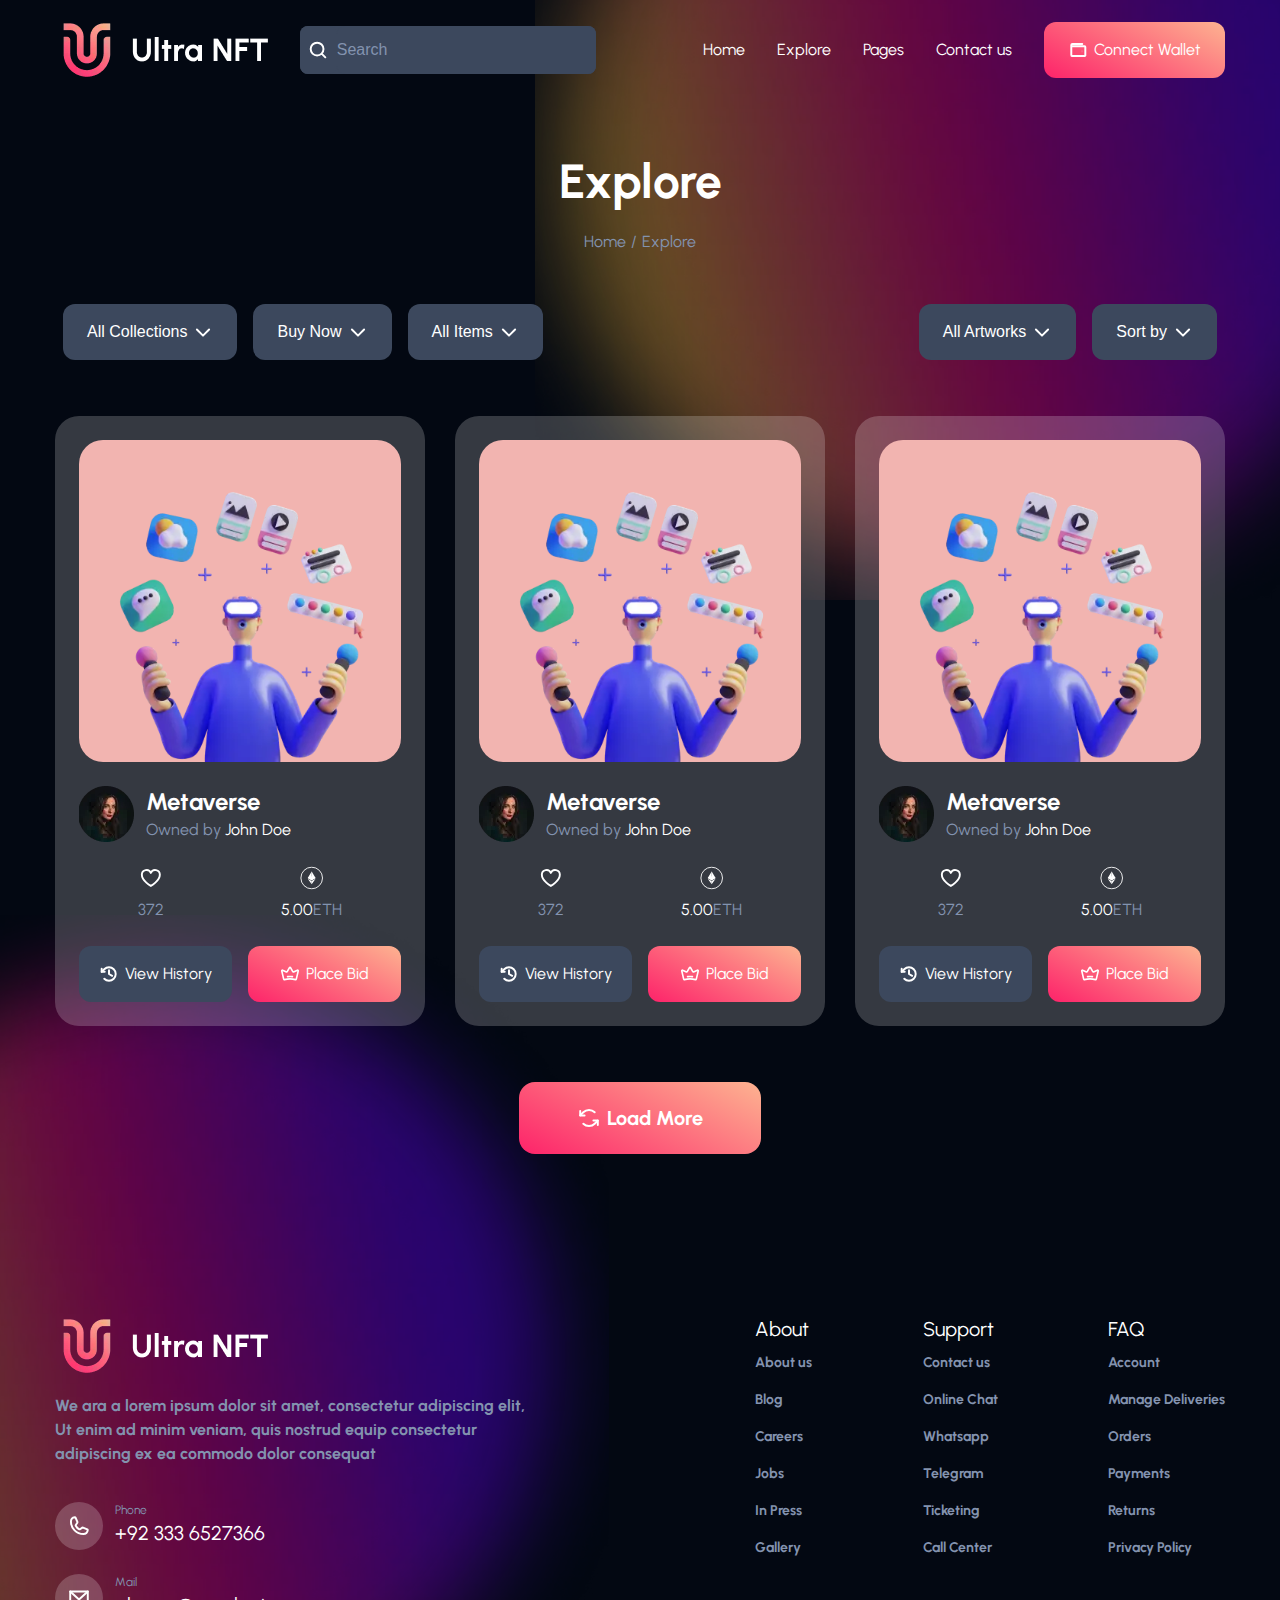
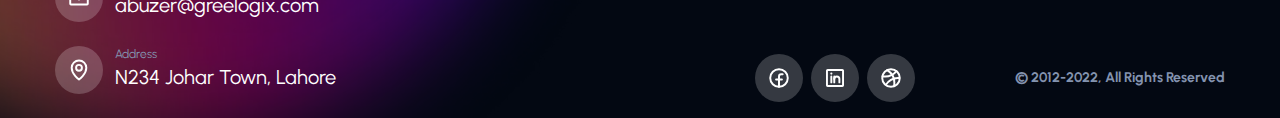
==== commit 03c8aa92: "Add files via upload" ====
--- a/explore.html
+++ b/explore.html
@@ -384,7 +384,7 @@
                   </div>                   <div class="footer__item-content">                      <h4 class="footer__item-title footer__text footer__text--small">Phone</h4>-                     <p class="footer__item-text footer__title">+92 333 6527366</p>+                     <a href="#" class="footer__item-text footer__title">+92 333 6527366</a>                   </div>                </div>                <div class="footer__item">@@ -393,7 +393,7 @@
                   </div>                   <div class="footer__item-content">                      <h4 class="footer__item-title footer__text footer__text--small">Mail</h4>-                     <p class="footer__item-text footer__title">abuzer@greelogix.com</p>+                     <a href="#" class="footer__item-text footer__title">abuzer@greelogix.com</a>                   </div>                </div>                <div class="footer__item">--- a/css/style.min.css
+++ b/css/style.min.css
@@ -1 +1 @@
-.header{padding:18px 0;z-index:99}.header__link{font-weight:700;font-style:normal;color:#fff!important}.header__body{-webkit-transition:.4s ease 0s;-o-transition:.4s ease 0s;transition:.4s ease 0s;display:-webkit-box;display:-ms-flexbox;display:flex;-webkit-box-pack:justify;-ms-flex-pack:justify;justify-content:space-between;-webkit-box-align:center;-ms-flex-align:center;align-items:center;position:relative}.header__menu{display:-webkit-box;display:-ms-flexbox;display:flex;-webkit-box-pack:justify;-ms-flex-pack:justify;justify-content:space-between;-webkit-box-align:center;-ms-flex-align:center;align-items:center;width:100%;margin-left:30px}.header__form{display:-webkit-box;display:-ms-flexbox;display:flex;-webkit-box-pack:justify;-ms-flex-pack:justify;justify-content:space-between;-webkit-box-align:center;-ms-flex-align:center;align-items:center;width:296px;height:48px;background:#3c485d;border-radius:8px}.header__form-button{width:42px;height:99%;background:inherit;border:none;border-radius:8px;cursor:pointer}.header__form-button img{width:20px;height:20px}.header__form-input{width:100%;height:99%;background:inherit;border:none;border-radius:8px;font-weight:400;font-style:normal;color:#8393af}.header__form-input::-webkit-input-placeholder{color:#8393af}.header__form-input::-moz-placeholder{color:#8393af}.header__form-input:-ms-input-placeholder{color:#8393af}.header__form-input::-ms-input-placeholder{color:#8393af}.header__form-input::placeholder{color:#8393af}.header__container{display:-webkit-box;display:-ms-flexbox;display:flex;-webkit-box-align:center;-ms-flex-align:center;align-items:center}.header__list{display:-webkit-box;display:-ms-flexbox;display:flex;margin-right:16px}.header__list .header__link{padding:0 16px}.header__button{display:-webkit-box;display:-ms-flexbox;display:flex;padding:16px 24px;background:-o-linear-gradient(242.33deg,#fdae8f 3.43%,#fd1c68 104.7%);background:linear-gradient(207.67deg,#fdae8f 3.43%,#fd1c68 104.7%);border-radius:12px}.header__button img{width:20px;height:20px;margin-right:6px}.start{height:600px;position:absolute;top:100px}.start__body{display:-webkit-box;display:-ms-flexbox;display:flex;-webkit-box-pack:justify;-ms-flex-pack:justify;justify-content:space-between;-webkit-box-align:center;-ms-flex-align:center;align-items:center}.start__container{max-width:470px;z-index:99}.start__title{font-weight:700;font-style:normal;font-size:48px;line-height:1.33;color:#fff}.start__title span{background:-o-linear-gradient(242.33deg,#fdae8f 3.43%,#fd1c68 104.7%);background:linear-gradient(207.67deg,#fdae8f 3.43%,#fd1c68 104.7%);-webkit-background-clip:text;-webkit-text-fill-color:transparent}.start__button.button--color:hover img{-webkit-transform:translate(3px,-5px);-ms-transform:translate(3px,-5px);transform:translate(3px,-5px)}.start__text{font-weight:400;font-style:normal;margin:40px 0}.start__content{display:-webkit-box;display:-ms-flexbox;display:flex;-webkit-box-pack:justify;-ms-flex-pack:justify;justify-content:space-between}.start__button{margin:0}.start__img{background-image:url(../img/start-orbit.webp);background-size:contain;position:relative;width:100%;height:600px;margin-left:55px;z-index:99}.start__img .start__item{position:absolute}.start__img .start__item--first{top:20px;left:20px;-webkit-animation:rocket1 2s infinite 0s alternate ease-in-out;animation:rocket1 2s infinite 0s alternate ease-in-out}@-webkit-keyframes rocket1{0%{-webkit-transform:translate(0,0);transform:translate(0,0)}100%{-webkit-transform:translate(-20px,-30px);transform:translate(-20px,-30px)}}@keyframes rocket1{0%{-webkit-transform:translate(0,0);transform:translate(0,0)}100%{-webkit-transform:translate(-20px,-30px);transform:translate(-20px,-30px)}}.start__img .start__item--second{top:-10px;right:-60px;-webkit-animation:rocket2 2.4s infinite 0s alternate ease-in-out;animation:rocket2 2.4s infinite 0s alternate ease-in-out}@-webkit-keyframes rocket2{0%{-webkit-transform:translate(0,0);transform:translate(0,0)}100%{-webkit-transform:translate(40px,-50px);transform:translate(40px,-50px)}}@keyframes rocket2{0%{-webkit-transform:translate(0,0);transform:translate(0,0)}100%{-webkit-transform:translate(40px,-50px);transform:translate(40px,-50px)}}.start__img .start__item--third{bottom:-30px;right:90px}.start__decor{position:absolute;border-radius:50%}.start__decor--first{left:0;top:140px;width:22px;height:22px}.start__decor--second{left:-20px;bottom:50px;width:22px;height:22px}.start__decor--third{right:48px;bottom:78px;width:32px;height:32px}.start__decor--fourth{left:250px;top:0;width:42px;height:42px}.start__decor--full{background:-o-linear-gradient(242.33deg,#fdae8f 3.43%,#fd1c68 104.7%);background:linear-gradient(207.67deg,#fdae8f 3.43%,#fd1c68 104.7%)}.start__decor--border{background:-o-linear-gradient(242.33deg,#fdae8f 3.43%,#fd1c68 104.7%);background:linear-gradient(207.67deg,#fdae8f 3.43%,#fd1c68 104.7%)}.start__decor--border::after{content:"";position:absolute;left:4px;right:4px;top:4px;bottom:4px;width:calc(100% - 8px);height:calc(100% - 8px);border-radius:50%;background:currentColor}.work{margin-top:760px}.work__items{display:grid;grid-template-columns:repeat(4,1fr);grid-column-gap:30px;grid-row-gap:50px;margin-top:56px}.work__item{width:100%;z-index:99}.work__item:nth-child(2) .work__item-img{background:-o-linear-gradient(26.12deg,#739eec 29.38%,#ff8c9f 86.63%);background:linear-gradient(63.88deg,#739eec 29.38%,#ff8c9f 86.63%)}.work__item:nth-child(3) .work__item-img{background:-o-linear-gradient(23.73deg,#fe6f2d -10.45%,#fdce38 76.78%);background:linear-gradient(66.27deg,#fe6f2d -10.45%,#fdce38 76.78%)}.work__item:last-child .work__item-img{background:-o-linear-gradient(316.52deg,#2ea3f2 -3.48%,#a651fb 130.9%);background:linear-gradient(133.48deg,#2ea3f2 -3.48%,#a651fb 130.9%)}.work__item-img{width:80px;height:80px;border-radius:50%;display:-webkit-box;display:-ms-flexbox;display:flex;-webkit-box-pack:center;-ms-flex-pack:center;justify-content:center;-webkit-box-align:center;-ms-flex-align:center;align-items:center;margin:0 auto 24px;background:-o-linear-gradient(242.33deg,#23d3a4 3.43%,#5b49cf 104.7%);background:linear-gradient(207.67deg,#23d3a4 3.43%,#5b49cf 104.7%)}.work__item-img img{width:40px;height:40px}.work__item-title{text-align:center;margin-bottom:4px}.work__item-text{text-align:center;color:#fff}.auction{height:100%}.auction__button.button--color:hover img{-webkit-transform:translate(3px,-5px);-ms-transform:translate(3px,-5px);transform:translate(3px,-5px)}.auction__container{display:-webkit-box;display:-ms-flexbox;display:flex;-webkit-box-pack:justify;-ms-flex-pack:justify;justify-content:space-between;-webkit-box-align:center;-ms-flex-align:center;align-items:center}.auction__swiper{margin-top:64px}.swiper-pagination{position:unset!important;margin-top:44px;display:-webkit-box;display:-ms-flexbox;display:flex;-webkit-box-align:center;-ms-flex-align:center;align-items:center;-webkit-box-pack:center;-ms-flex-pack:center;justify-content:center;height:24px}.swiper-pagination-bullet{width:12px!important;height:12px!important;border:2px solid #fff;opacity:1!important;-webkit-transition:-webkit-transform .4s ease 0s;transition:-webkit-transform .4s ease 0s;-o-transition:transform .4s ease 0s;transition:transform .4s ease 0s;transition:transform .4s ease 0s,-webkit-transform .4s ease 0s}.swiper-pagination-bullet-active{-webkit-transform:scale(1.6);-ms-transform:scale(1.6);transform:scale(1.6);background:#fff!important}.slide{background:rgba(255,255,255,.2);border-radius:24px;padding:24px;z-index:99}.slide:nth-child(2) .slide__img{background:#f2b4b0}.slide:nth-child(3) .slide__img{background:#f6fde2}.slide:nth-child(4) .slide__img{background:#feece5}.slide__contact{display:-webkit-box;display:-ms-flexbox;display:flex}.slide__contact-info{margin-left:12px}.slide__text span{color:#fff}.slide__img{background:#e2f3fe;border-radius:24px;margin-bottom:24px}.slide__img img{width:100%;height:100%}.slide__items{display:-webkit-box;display:-ms-flexbox;display:flex;-ms-flex-pack:distribute;justify-content:space-around;-webkit-box-align:center;-ms-flex-align:center;align-items:center;-ms-flex-wrap:wrap;flex-wrap:wrap;width:100%;margin:24px 0}.slide__item{text-align:center}.slide__item img{width:24px;height:24px;margin-bottom:8px}.slide__content{display:grid;grid-template-columns:151px auto;grid-column-gap:12px}.slide__content .auction__button{width:100%;padding:16px 0;display:-webkit-box;display:-ms-flexbox;display:flex;-webkit-box-pack:center;-ms-flex-pack:center;justify-content:center}.slide__time{padding:16px 0;width:100%;display:-webkit-box;display:-ms-flexbox;display:flex;-webkit-box-align:center;-ms-flex-align:center;align-items:center;-webkit-box-pack:center;-ms-flex-pack:center;justify-content:center;background:#3c485d;border-radius:12px}.slide__time img{width:24px;height:24px;margin-right:6px}.collection__container{display:-webkit-box;display:-ms-flexbox;display:flex;-webkit-box-pack:justify;-ms-flex-pack:justify;justify-content:space-between;-webkit-box-align:center;-ms-flex-align:center;align-items:center}.collection__button.button--color:hover img{-webkit-transform:translate(3px,-5px);-ms-transform:translate(3px,-5px);transform:translate(3px,-5px)}.collection__items{display:grid;grid-template-columns:repeat(3,1fr);grid-column-gap:30px;grid-row-gap:30px;margin-top:56px}.collection__item{background:rgba(255,255,255,.2);-webkit-backdrop-filter:blur(40px);backdrop-filter:blur(40px);border-radius:24px;padding:24px;z-index:99}.collection__item-img{display:grid;grid-template-columns:repeat(2,1fr);grid-template-rows:repeat(2,1fr);grid-column-gap:12px;grid-row-gap:12px}.collection__item-img img{width:100%;height:100%}.collection__item-body{display:-webkit-box;display:-ms-flexbox;display:flex;-webkit-box-pack:justify;-ms-flex-pack:justify;justify-content:space-between;-webkit-box-align:center;-ms-flex-align:center;align-items:center;margin-top:24px}.collection__item-contact{display:-webkit-box;display:-ms-flexbox;display:flex}.collection__item-content{margin-left:12px}.collection__item-text span{color:#fff}.collection__rate img{max-width:24px;width:24px;height:24px}.sellers__items{display:grid;grid-template-columns:repeat(auto-fill,minmax(270px,1fr));grid-column-gap:30px;grid-row-gap:30px;margin-top:56px}.sellers__item{background:rgba(255,255,255,.2);-webkit-backdrop-filter:blur(40px);backdrop-filter:blur(40px);border-radius:24px;padding:16px;display:-webkit-box;display:-ms-flexbox;display:flex;-webkit-box-align:center;-ms-flex-align:center;align-items:center;z-index:99}.sellers__item-content{margin-left:16px}.picks__items{display:grid;grid-template-columns:repeat(auto-fill,minmax(300px,1fr));grid-column-gap:30px;grid-row-gap:30px;margin:56px 0}.picks__item{background:rgba(255,255,255,.2);border-radius:24px;padding:24px;z-index:99;display:none}.picks__item:first-child,.picks__item:nth-child(2),.picks__item:nth-child(3){display:block}.picks__item-img{background:#f2b4b0;border-radius:24px}.picks__item-img img{width:100%;height:100%}.picks__item-contact{display:-webkit-box;display:-ms-flexbox;display:flex;margin-top:24px}.picks__item-content{margin-left:12px}.picks__item-text span{color:#fff!important}.picks__item-container{display:-webkit-box;display:-ms-flexbox;display:flex;-webkit-box-align:center;-ms-flex-align:center;align-items:center;-ms-flex-pack:distribute;justify-content:space-around;margin:24px 0}.picks__item-block{text-align:center}.picks__item-block img{width:24px;height:24px;margin-bottom:8px}.picks__item-elements{display:grid;grid-template-columns:repeat(2,1fr);grid-column-gap:16px}.picks__item-button{width:100%;display:-webkit-box;display:-ms-flexbox;display:flex;-webkit-box-align:center;-ms-flex-align:center;align-items:center;-webkit-box-pack:center;-ms-flex-pack:center;justify-content:center;border-radius:12px;height:56px;color:#fff!important}.picks__item-button--black{background:#3c485d}.picks__item-button--color{background:-o-linear-gradient(242.33deg,#fdae8f 3.43%,#fd1c68 104.7%);background:linear-gradient(207.67deg,#fdae8f 3.43%,#fd1c68 104.7%)}.picks__item-button img{width:20px;height:20px;margin-right:6px}.picks__button{width:242px;height:72px;-webkit-box-pack:center;-ms-flex-pack:center;justify-content:center;margin:0 auto;padding:0;cursor:pointer}.picks__button:hover img{-webkit-transform:rotate(180deg);-ms-transform:rotate(180deg);transform:rotate(180deg)}.breadcrumps{margin:50px 0 50px}.breadcrumps__title{font-weight:700;font-style:normal;font-size:48px;line-height:1.33;text-align:center;color:#fff}.breadcrumps__items{margin-top:16px;display:-webkit-box;display:-ms-flexbox;display:flex;-webkit-box-align:center;-ms-flex-align:center;align-items:center;-webkit-box-pack:center;-ms-flex-pack:center;justify-content:center}.breadcrumps__item{padding:0 5px}.breadcrumps__text--active{color:#fff}.filter{height:56px;margin:0 0 50px}.filter__items{display:-webkit-box;display:-ms-flexbox;display:flex;-webkit-box-pack:justify;-ms-flex-pack:justify;justify-content:space-between;-webkit-box-align:center;-ms-flex-align:center;align-items:center}.filter__container{display:-webkit-box;display:-ms-flexbox;display:flex}.filter__item{margin:0 8px}.dropdown{position:relative;display:inline-block}.dropdown__button{display:-webkit-box;display:-ms-flexbox;display:flex;-webkit-box-align:center;-ms-flex-align:center;align-items:center;background:#3c485d;border-radius:12px;padding:16px 24px;border:none;color:#fff!important;-webkit-transition:all .4s ease 0s;-o-transition:all .4s ease 0s;transition:all .4s ease 0s;font-weight:700;font-style:normal}.dropdown__button.active{border-radius:12px 12px 0 0}.dropdown__button img{width:20px;height:20px;margin-left:6px}.dropdown__items{display:grid;overflow:auto;position:absolute;z-index:100;min-width:100%;background:#3c485d;border-radius:0 0 12px 12px;grid-row-gap:5px;padding:0 24px 16px;-webkit-transform:translate(0,-10px);-ms-transform:translate(0,-10px);transform:translate(0,-10px);-webkit-transition:all .4s ease 0s;-o-transition:all .4s ease 0s;transition:all .4s ease 0s;opacity:0}.dropdown__items .text{color:#fff}.dropdown__items.active{-webkit-transform:translate(0,-1px);-ms-transform:translate(0,-1px);transform:translate(0,-1px);opacity:1}.section__decor{position:relative;width:100%;height:auto;z-index:0}.section__decor .decor{width:886px;height:886px;background:-o-linear-gradient(14.04deg,#ffc83a 13.64%,#ff008a 46.53%,#6100ff 78.88%);background:linear-gradient(75.96deg,#ffc83a 13.64%,#ff008a 46.53%,#6100ff 78.88%);opacity:.4;-webkit-filter:blur(120px);filter:blur(120px);position:absolute;z-index:0;border-radius:50%}.section__decor .decor--first{right:-141px;top:-286px}.section__decor .decor--second{left:-277px;top:915px}.section__decor .decor--third{width:1288.21px;height:1022px;opacity:.4;background:0 0;-webkit-filter:none;filter:none;position:absolute;top:2648px;left:calc(50% - 644.105px)}.section__decor .decor--third .decor__item{position:absolute;right:0;bottom:0;width:837.26px;height:570.21px;background:#ffaa6c;-webkit-filter:blur(400px);filter:blur(400px);-webkit-transform:rotate(21.91deg);-ms-transform:rotate(21.91deg);transform:rotate(21.91deg);z-index:3}.section__decor .decor--third::after{content:"";position:absolute;left:calc(50% - 481.42px);top:calc(50% - 386.79px);width:962.84px;height:773.58px;background:#ff007e;-webkit-filter:blur(400px);filter:blur(400px);z-index:2}.section__decor .decor--third::before{content:"";position:absolute;left:0;top:0;width:1123.88px;height:902.71px;background:#ea72ff;-webkit-filter:blur(600px);filter:blur(600px);z-index:1}.section__decor .decor--last{background:0 0;-webkit-filter:none;filter:none;width:1391.82px;height:1015px;position:absolute;right:-408px;top:3829px;z-index:-1}.section__decor .decor--last .decor__item{position:absolute;-webkit-filter:blur(400px);filter:blur(400px);border-radius:50%}.section__decor .decor--last .decor__item:first-child{right:0;bottom:85px;width:458.94px;height:458.94px;background:#7f9fff}.section__decor .decor--last .decor__item:nth-child(2){right:344px;bottom:81px;width:441.76px;height:345.46px;background:#82fff9;-webkit-filter:blur(300px);filter:blur(300px);-webkit-transform:rotate(-15.22deg);-ms-transform:rotate(-15.22deg);transform:rotate(-15.22deg)}.section__decor .decor--last .decor__item:nth-child(3){left:184px;bottom:107px;width:424.39px;height:84.1px;background:#d015ff;-webkit-filter:blur(300px);filter:blur(300px);-webkit-transform:rotate(-31.01deg);-ms-transform:rotate(-31.01deg);transform:rotate(-31.01deg)}.section__decor .decor--last .decor__item:nth-child(4){right:84px;top:11.5px;width:961.04px;height:572.6px;background:#ffe198;-webkit-transform:rotate(-7.32deg);-ms-transform:rotate(-7.32deg);transform:rotate(-7.32deg)}.section__decor .decor--last .decor__item:nth-child(5){left:0;top:0;width:467.6px;height:660.73px;background:#ff3278;-webkit-transform:rotate(12.08deg);-ms-transform:rotate(12.08deg);transform:rotate(12.08deg)}.section__decor .decor--last .decor__item:last-child{left:374px;bottom:0;width:196.19px;height:387.23px;background:#5d85ff;-webkit-filter:blur(200px);filter:blur(200px);-webkit-transform:rotate(49.25deg);-ms-transform:rotate(49.25deg);transform:rotate(49.25deg)}.footer__body{display:grid;grid-template-columns:auto auto;grid-column-gap:130px}.footer__body picture{-webkit-box-pack:start;-ms-flex-pack:start;justify-content:flex-start}.footer__container{z-index:99}li:hover a.footer__text{border-bottom:1px solid #8393af}.footer__text{font-weight:700;font-style:normal;font-size:14px;line-height:18px;color:#8393af}.footer__text--big{font-size:16px;line-height:24px;margin:16px 0 36px;max-width:470px}.footer__text--small{font-weight:400;font-style:normal;font-size:12px;line-height:16px}.footer__item{display:-webkit-box;display:-ms-flexbox;display:flex;margin-bottom:24px}.footer__item-img{margin-right:12px}.footer__img{background:rgba(255,255,255,.2);width:48px;height:48px;border-radius:50%;display:-webkit-box;display:-ms-flexbox;display:flex;-webkit-box-pack:center;-ms-flex-pack:center;justify-content:center;-webkit-box-align:center;-ms-flex-align:center;align-items:center}.footer__img img{width:24px;height:24px}.footer__title{font-weight:400;font-style:normal;font-size:20px;line-height:30px;color:#fff}.footer__menu{display:-webkit-box;display:-ms-flexbox;display:flex;-webkit-box-pack:justify;-ms-flex-pack:justify;justify-content:space-between}.footer__list{display:-webkit-box;display:-ms-flexbox;display:flex;-webkit-box-orient:vertical;-webkit-box-direction:normal;-ms-flex-direction:column;flex-direction:column;gap:17px;margin-bottom:80px;width:auto}.footer__list .footer__title{margin-bottom:8px}.footer__items{display:-webkit-box;display:-ms-flexbox;display:flex;-webkit-box-pack:justify;-ms-flex-pack:justify;justify-content:space-between;-webkit-box-align:center;-ms-flex-align:center;align-items:center}.footer__icons{display:grid;grid-template-columns:repeat(3,1fr);grid-column-gap:8px}*{margin:0;padding:0;-webkit-box-sizing:border-box;box-sizing:border-box}:focus-visible{outline:0}body{overflow-x:hidden;background:#030812;font-family:Urbanist,sans-serif}body .overlay{width:100%;overflow:hidden;display:-webkit-box;display:-ms-flexbox;display:flex;-webkit-box-orient:vertical;-webkit-box-direction:normal;-ms-flex-direction:column;flex-direction:column}.main{-webkit-box-flex:1;-ms-flex:1 1 auto;flex:1 1 auto}.container{max-width:1170px;margin:0 auto;width:100%;z-index:2}a{text-decoration:none}h1,h2,h3,h4,p,span{margin:0;padding:0}li,ul{list-style:none;padding:0;margin:0}section{position:relative;width:100%;height:auto;margin-bottom:160px;background-position:center;background-repeat:no-repeat;background-size:cover}div{background-position:center;background-repeat:no-repeat;background-size:cover}picture{display:-webkit-box;display:-ms-flexbox;display:flex;-webkit-box-pack:center;-ms-flex-pack:center;justify-content:center;-webkit-box-align:center;-ms-flex-align:center;align-items:center}.title{font-weight:700;font-style:normal;font-size:64px;line-height:1.37;color:#fff;text-align:center}.subtitle{font-weight:700;font-style:normal;font-size:20px;line-height:30px;color:#fff}.text{font-weight:400;font-style:normal;font-size:16px;line-height:1.5;color:#8393af}.subtext{font-weight:700;font-style:normal;font-size:24px;line-height:1.33;color:#fff}.button{display:-webkit-box;display:-ms-flexbox;display:flex;-webkit-box-align:center;-ms-flex-align:center;align-items:center;padding:21px 56px;border-radius:16px}.button img{width:24px;height:24px;margin-right:6px;-webkit-transition:all .4s ease 0s;-o-transition:all .4s ease 0s;transition:all .4s ease 0s}.button--color{background:-o-linear-gradient(242.33deg,#fdae8f 3.43%,#fd1c68 104.7%);background:linear-gradient(207.67deg,#fdae8f 3.43%,#fd1c68 104.7%)}.button--black{border:1px solid #fff}.main{-webkit-box-flex:1;-ms-flex:1 1 auto;flex:1 1 auto}@media (max-width:1280px){.start__img .start__item--first{width:240px;top:0;left:80px}.start__img .start__item--second{width:300px;top:30px;right:-40px}@-webkit-keyframes rocket2{0%{-webkit-transform:translate(0,0);transform:translate(0,0)}100%{-webkit-transform:translate(10px,-20px);transform:translate(10px,-20px)}}@keyframes rocket2{0%{-webkit-transform:translate(0,0);transform:translate(0,0)}100%{-webkit-transform:translate(10px,-20px);transform:translate(10px,-20px)}}.start__img .start__item--third{width:250px}}@media (max-width:1182px){.header{-webkit-transition:.4s ease 0s;-o-transition:.4s ease 0s;transition:.4s ease 0s}.header.active{position:fixed;left:0;top:0;width:100%;height:100vh;z-index:9999;background:#030812;overflow-y:auto;overflow-x:hidden!important}.header.active::-webkit-scrollbar{display:none}.header.active .header__body{height:100vh}.header__logo{position:absolute;left:0;top:0}.header__burger{position:absolute;top:23px;right:0;width:30px;height:20px;z-index:3}.header__burger::after,.header__burger::before{content:"";position:absolute;width:100%;height:2px;left:0;background-color:#fff;-webkit-transition:.4s ease 0s;-o-transition:.4s ease 0s;transition:.4s ease 0s}.header__burger.active::before{-webkit-transform:rotate(45deg);-ms-transform:rotate(45deg);transform:rotate(45deg);top:9px}.header__burger.active::after{-webkit-transform:rotate(-45deg);-ms-transform:rotate(-45deg);transform:rotate(-45deg);bottom:9px}.header__burger::before{top:0}.header__burger::after{bottom:0}.header__burger span{position:absolute;background-color:#fff;left:0;width:100%;height:2px;top:8px;-webkit-transition:.4s ease 0s;-o-transition:.4s ease 0s;transition:.4s ease 0s}.header__burger.active span{-webkit-transform:scale(0);-ms-transform:scale(0);transform:scale(0)}.header__menu{-webkit-box-pack:center;-ms-flex-pack:center;justify-content:center;-webkit-box-orient:vertical;-webkit-box-direction:normal;-ms-flex-direction:column;flex-direction:column;width:100%;margin-left:0}.header__form{-webkit-transition:.4s ease 0s;-o-transition:.4s ease 0s;transition:.4s ease 0s;opacity:0;visibility:hidden;width:100%;left:0;position:absolute;top:100px}.header__form.active{opacity:1;visibility:visible}.header__list{-webkit-transition:all .4s ease 0s!important;-o-transition:all .4s ease 0s!important;transition:all .4s ease 0s!important;opacity:0;visibility:hidden;-webkit-box-orient:vertical;-webkit-box-direction:normal;-ms-flex-direction:column;flex-direction:column;text-align:center;-webkit-transform:translateY(-100%);-ms-transform:translateY(-100%);transform:translateY(-100%)}.header__list li{margin-bottom:10px}.header__list.active{opacity:1;visibility:visible;-webkit-transform:translateY(0);-ms-transform:translateY(0);transform:translateY(0)}.header__button{position:absolute;right:50px;top:5px}.start__img .start__item--first{top:50px;left:40px}.start__img .start__item--second{top:70px;right:-60px}.start__img .start__item--third{width:200px;bottom:60px}.container{max-width:970px}}@media (max-width:1182px) and (min-height:460px),(max-width:768px) and (min-height:500px){.header{overflow:hidden;height:96px}}@media (max-width:1182px) and (max-height:460px),(max-width:768px) and (max-height:500px){.header__list{position:absolute;top:0;margin-left:-50px!important}.header__list.active{top:170px}}@media (max-width:1182px) and (max-height:460px){.start{top:60px}}@media (max-width:1170px){.work__items{grid-template-columns:repeat(3,1fr);grid-template-rows:repeat(2,1fr)}.work__items .work__item:last-child{grid-area:2/2/3/3}.sellers__item:nth-child(8){grid-area:3/3/4/4}.section__decor .decor{width:calc(200px + 686 * (100vw - 300px)/ 870);height:calc(200px + 686 * (100vw - 300px)/ 870)}.section__decor .decor--third{width:90%;left:5%}.section__decor .decor--third .decor__item{width:64%;height:55%}.section__decor .decor--third::after{width:74%;height:75%;left:13%;top:12.5%}.section__decor .decor--third::before{width:87%;height:88%}.section__decor .decor--last{top:1400px;width:calc(400px + 991.82 * (100vw - 300px)/ 870);height:calc(300px + 715 * (100vw - 300px)/ 870)}.footer__body{grid-column-gap:0}}@media (max-width:1024px){.start{max-height:-webkit-min-content;max-height:-moz-min-content;max-height:min-content;height:auto}.start__body{-webkit-box-orient:vertical;-webkit-box-direction:normal;-ms-flex-direction:column;flex-direction:column}.start__container{text-align:center;margin-bottom:40px;-webkit-box-pack:center;-ms-flex-pack:center;justify-content:center}.start__img{margin-left:0;height:500px}.start__img .start__item--first{top:20px;left:calc(130px + 50 * (100vw - 768px)/ 224)}.start__img .start__item--second{top:-40px;right:calc(75px + 0 * (100vw - 768px)/ 224)}.start__img .start__item--third{bottom:-30px;right:calc(270px + 1 * (100vw - 768px)/ 224)}.start__decor--second{left:20px}.start__decor--fourth{left:350px;top:-20px}.work{margin-top:1020px}}@media (max-width:992px){.collection__container{-webkit-box-orient:vertical;-webkit-box-direction:normal;-ms-flex-direction:column;flex-direction:column;text-align:center}.collection__container .collection__title{margin-bottom:15px}.collection__items{grid-template-columns:1fr;max-width:500px;margin:56px auto 0}.sellers__items{grid-template-columns:repeat(auto-fill,minmax(220px,1fr))}.filter__items{-webkit-box-orient:vertical;-webkit-box-direction:normal;-ms-flex-direction:column;flex-direction:column;-webkit-box-align:start;-ms-flex-align:start;align-items:flex-start;-webkit-box-pack:start;-ms-flex-pack:start;justify-content:flex-start;background-color:#030812;width:300px;min-height:100vh;-webkit-transform:translate(-100%,0);-ms-transform:translate(-100%,0);transform:translate(-100%,0);-webkit-transition:-webkit-transform .4s ease 0s;transition:-webkit-transform .4s ease 0s;-o-transition:transform .4s ease 0s;transition:transform .4s ease 0s;transition:transform .4s ease 0s,-webkit-transform .4s ease 0s;z-index:999;position:fixed;left:0;top:0;padding:50px 20px 0}.filter__items.active{-webkit-transform:translate(0,0);-ms-transform:translate(0,0);transform:translate(0,0)}.filter__container{-webkit-box-orient:vertical;-webkit-box-direction:normal;-ms-flex-direction:column;flex-direction:column}.filter__container .filter__item{margin:8px 0}.filter__burger{position:absolute;top:calc(50% - 10px);left:20px;width:30px;height:20px;z-index:1000;-webkit-transition:.4s ease 0s;-o-transition:.4s ease 0s;transition:.4s ease 0s}.filter__burger.active{position:fixed;top:20px}.filter__burger::after,.filter__burger::before{content:"";position:absolute;width:100%;height:2px;left:0;background-color:#fff;-webkit-transition:.4s ease 0s;-o-transition:.4s ease 0s;transition:.4s ease 0s}.filter__burger.active::before{-webkit-transform:rotate(45deg);-ms-transform:rotate(45deg);transform:rotate(45deg);top:9px}.filter__burger.active::after{-webkit-transform:rotate(-45deg);-ms-transform:rotate(-45deg);transform:rotate(-45deg);bottom:9px}.filter__burger::before{top:0}.filter__burger::after{bottom:0}.filter__burger span{position:absolute;background-color:#fff;left:0;width:100%;height:2px;top:8px;-webkit-transition:.4s ease 0s;-o-transition:.4s ease 0s;transition:.4s ease 0s}.filter__burger.active span{-webkit-transform:scale(0);-ms-transform:scale(0);transform:scale(0)}.dropdown__button{min-width:260px;-webkit-box-pack:center;-ms-flex-pack:center;justify-content:center;height:56px;padding:0}.footer__body{grid-column-gap:20px}.footer__text--big{max-width:360px}.footer__items{-webkit-box-orient:vertical;-webkit-box-direction:normal;-ms-flex-direction:column;flex-direction:column}.footer__items .footer__icons{margin-bottom:16px}}@media (max-width:991.98px){.container{max-width:750px}}@media (max-width:768px){.header__container{-webkit-box-orient:vertical;-webkit-box-direction:normal;-ms-flex-direction:column;flex-direction:column}.header__button{-webkit-transition:.4s ease 0s;-o-transition:.4s ease 0s;transition:.4s ease 0s;opacity:0;visibility:hidden;position:relative;right:0;top:0}.header__button.active{opacity:1;visibility:visible;top:10px}.start__title{font-size:calc(36px + 12 * (100vw - 300px)/ 468)}.start__img .start__item--first{top:60px;width:170px}.start__img .start__item--second{top:0;width:220px;right:0}.start__img .start__item--third{width:150px;bottom:0;right:25%}.work__items{grid-template-columns:repeat(auto-fill,minmax(270px,1fr));grid-template-rows:repeat(2,auto)}.work__items .work__item:last-child{grid-area:auto}.auction__container{-webkit-box-orient:vertical;-webkit-box-direction:normal;-ms-flex-direction:column;flex-direction:column;text-align:center}.sellers__item:nth-child(8){grid-area:auto}.footer__body{grid-template-columns:1fr;grid-row-gap:50px;padding-bottom:50px}.footer__body picture{-webkit-box-pack:center;-ms-flex-pack:center;justify-content:center}.footer__body .footer__container{margin:0 auto;text-align:center}.footer__body .footer__container .footer__item{text-align:left;-webkit-box-pack:center;-ms-flex-pack:center;justify-content:center}.footer__body .footer__info{text-align:center}.footer__text--big{max-width:460px}.footer__menu{max-width:450px;margin:0 auto;-webkit-box-pack:justify;-ms-flex-pack:justify;justify-content:space-between}section{margin-bottom:100px}.title{font-size:calc(48px + 16 * (100vw - 300px)/ 468)}}@media (max-width:768px) and (max-height:500px){.header__list{margin-left:0!important}.header__button{position:absolute;right:calc(50% - 100px)}.header__button.active{top:330px}.start{top:40px}}@media (max-width:767.98px){.container{max-width:none;padding:0 10px}}@media (max-width:520px){.sellers__items{grid-template-columns:1fr;width:270px;margin:56px auto 0}}@media (max-width:450px){.header__logo img{width:180px}.header__burger{top:17px}.start__content{-webkit-box-orient:vertical;-webkit-box-direction:normal;-ms-flex-direction:column;flex-direction:column}.start__button{display:-webkit-box;display:-ms-flexbox;display:flex;-webkit-box-pack:center;-ms-flex-pack:center;justify-content:center;-webkit-box-align:center;-ms-flex-align:center;align-items:center;margin-bottom:20px}.start__img .start__item--first{top:90px;width:130px}.start__img .start__item--second{top:90px;width:170px}.start__img .start__item--third{bottom:60px;width:130px}.start__decor--third{right:20px}.start__decor--fourth{left:40%;top:30px}.section__decor .decor{display:none}.footer__item{-webkit-box-orient:vertical;-webkit-box-direction:normal;-ms-flex-direction:column;flex-direction:column;-webkit-box-pack:center;-ms-flex-pack:center;justify-content:center;-webkit-box-align:center;-ms-flex-align:center;align-items:center;text-align:center!important}.footer__item .footer__item-img{margin:0 0 10px 0}.footer__menu{-webkit-box-orient:vertical;-webkit-box-direction:normal;-ms-flex-direction:column;flex-direction:column}.footer__list{margin-bottom:40px}}@media (max-width:400px){.slide__content{grid-template-columns:auto;grid-row-gap:12px}.picks__item-elements{grid-row-gap:16px;grid-template-columns:1fr}}@media (max-width:350px){.collection__item{padding:12px}}@media (max-width:320px){.picks__items{grid-template-columns:repeat(auto-fill,minmax(100%,1fr))}}+.header{padding:18px 0;z-index:99}.header__link{font-weight:700;font-style:normal;color:#fff!important}.header__body{-webkit-transition:.4s ease 0s;-o-transition:.4s ease 0s;transition:.4s ease 0s;display:-webkit-box;display:-ms-flexbox;display:flex;-webkit-box-pack:justify;-ms-flex-pack:justify;justify-content:space-between;-webkit-box-align:center;-ms-flex-align:center;align-items:center;position:relative}.header__menu{display:-webkit-box;display:-ms-flexbox;display:flex;-webkit-box-pack:justify;-ms-flex-pack:justify;justify-content:space-between;-webkit-box-align:center;-ms-flex-align:center;align-items:center;width:100%;margin-left:30px}.header__form{display:-webkit-box;display:-ms-flexbox;display:flex;-webkit-box-pack:justify;-ms-flex-pack:justify;justify-content:space-between;-webkit-box-align:center;-ms-flex-align:center;align-items:center;width:296px;height:48px;background:#3c485d;border-radius:8px}.header__form-button{width:42px;height:99%;background:inherit;border:none;border-radius:8px;cursor:pointer}.header__form-button img{width:20px;height:20px}.header__form-input{width:100%;height:99%;background:inherit;border:none;border-radius:8px;font-weight:400;font-style:normal;color:#8393af}.header__form-input::-webkit-input-placeholder{color:#8393af}.header__form-input::-moz-placeholder{color:#8393af}.header__form-input:-ms-input-placeholder{color:#8393af}.header__form-input::-ms-input-placeholder{color:#8393af}.header__form-input::placeholder{color:#8393af}.header__container{display:-webkit-box;display:-ms-flexbox;display:flex;-webkit-box-align:center;-ms-flex-align:center;align-items:center}.header__list{display:-webkit-box;display:-ms-flexbox;display:flex;margin-right:16px}.header__list .header__link{padding:0 16px}.header__button{display:-webkit-box;display:-ms-flexbox;display:flex;padding:16px 24px;background:-o-linear-gradient(242.33deg,#fdae8f 3.43%,#fd1c68 104.7%);background:linear-gradient(207.67deg,#fdae8f 3.43%,#fd1c68 104.7%);border-radius:12px}.header__button img{width:20px;height:20px;margin-right:6px}.start{height:600px;position:absolute;top:100px}.start__body{display:-webkit-box;display:-ms-flexbox;display:flex;-webkit-box-pack:justify;-ms-flex-pack:justify;justify-content:space-between;-webkit-box-align:center;-ms-flex-align:center;align-items:center}.start__container{max-width:470px;z-index:99}.start__title{font-weight:700;font-style:normal;font-size:48px;line-height:1.33;color:#fff}.start__title span{background:-o-linear-gradient(242.33deg,#fdae8f 3.43%,#fd1c68 104.7%);background:linear-gradient(207.67deg,#fdae8f 3.43%,#fd1c68 104.7%);-webkit-background-clip:text;-webkit-text-fill-color:transparent}.start__button.button--color:hover img{-webkit-transform:translate(3px,-5px);-ms-transform:translate(3px,-5px);transform:translate(3px,-5px)}.start__text{font-weight:400;font-style:normal;margin:40px 0}.start__content{display:-webkit-box;display:-ms-flexbox;display:flex;-webkit-box-pack:justify;-ms-flex-pack:justify;justify-content:space-between}.start__button{margin:0}.start__img{background-image:url(../img/start-orbit.webp);background-size:contain;position:relative;width:100%;height:600px;margin-left:55px;z-index:99}.start__img .start__item{position:absolute}.start__img .start__item--first{top:20px;left:20px;-webkit-animation:rocket1 2s infinite 0s alternate ease-in-out;animation:rocket1 2s infinite 0s alternate ease-in-out}@-webkit-keyframes rocket1{0%{-webkit-transform:translate(0,0);transform:translate(0,0)}100%{-webkit-transform:translate(-20px,-30px);transform:translate(-20px,-30px)}}@keyframes rocket1{0%{-webkit-transform:translate(0,0);transform:translate(0,0)}100%{-webkit-transform:translate(-20px,-30px);transform:translate(-20px,-30px)}}.start__img .start__item--second{top:-10px;right:-60px;-webkit-animation:rocket2 2.4s infinite 0s alternate ease-in-out;animation:rocket2 2.4s infinite 0s alternate ease-in-out}@-webkit-keyframes rocket2{0%{-webkit-transform:translate(0,0);transform:translate(0,0)}100%{-webkit-transform:translate(40px,-50px);transform:translate(40px,-50px)}}@keyframes rocket2{0%{-webkit-transform:translate(0,0);transform:translate(0,0)}100%{-webkit-transform:translate(40px,-50px);transform:translate(40px,-50px)}}.start__img .start__item--third{bottom:-30px;right:90px}.start__decor{position:absolute;border-radius:50%}.start__decor--first{left:0;top:140px;width:22px;height:22px}.start__decor--second{left:-20px;bottom:50px;width:22px;height:22px}.start__decor--third{right:48px;bottom:78px;width:32px;height:32px}.start__decor--fourth{left:250px;top:0;width:42px;height:42px}.start__decor--full{background:-o-linear-gradient(242.33deg,#fdae8f 3.43%,#fd1c68 104.7%);background:linear-gradient(207.67deg,#fdae8f 3.43%,#fd1c68 104.7%)}.start__decor--border{background:-o-linear-gradient(242.33deg,#fdae8f 3.43%,#fd1c68 104.7%);background:linear-gradient(207.67deg,#fdae8f 3.43%,#fd1c68 104.7%)}.start__decor--border::after{content:"";position:absolute;left:4px;right:4px;top:4px;bottom:4px;width:calc(100% - 8px);height:calc(100% - 8px);border-radius:50%;background:currentColor}.work{margin-top:760px}.work__items{display:grid;grid-template-columns:repeat(4,1fr);grid-column-gap:30px;grid-row-gap:50px;margin-top:56px}.work__item{width:100%;z-index:99}.work__item:nth-child(2) .work__item-img{background:-o-linear-gradient(26.12deg,#739eec 29.38%,#ff8c9f 86.63%);background:linear-gradient(63.88deg,#739eec 29.38%,#ff8c9f 86.63%)}.work__item:nth-child(3) .work__item-img{background:-o-linear-gradient(23.73deg,#fe6f2d -10.45%,#fdce38 76.78%);background:linear-gradient(66.27deg,#fe6f2d -10.45%,#fdce38 76.78%)}.work__item:last-child .work__item-img{background:-o-linear-gradient(316.52deg,#2ea3f2 -3.48%,#a651fb 130.9%);background:linear-gradient(133.48deg,#2ea3f2 -3.48%,#a651fb 130.9%)}.work__item-img{width:80px;height:80px;border-radius:50%;display:-webkit-box;display:-ms-flexbox;display:flex;-webkit-box-pack:center;-ms-flex-pack:center;justify-content:center;-webkit-box-align:center;-ms-flex-align:center;align-items:center;margin:0 auto 24px;background:-o-linear-gradient(242.33deg,#23d3a4 3.43%,#5b49cf 104.7%);background:linear-gradient(207.67deg,#23d3a4 3.43%,#5b49cf 104.7%)}.work__item-img img{width:40px;height:40px}.work__item-title{text-align:center;margin-bottom:4px}.work__item-text{text-align:center;color:#fff}.auction{height:100%}.auction__button.button--color:hover img{-webkit-transform:translate(3px,-5px);-ms-transform:translate(3px,-5px);transform:translate(3px,-5px)}.auction__container{display:-webkit-box;display:-ms-flexbox;display:flex;-webkit-box-pack:justify;-ms-flex-pack:justify;justify-content:space-between;-webkit-box-align:center;-ms-flex-align:center;align-items:center}.auction__swiper{margin-top:64px;height:100%;max-height:100%}.swiper-pagination{position:unset!important;margin-top:44px;display:-webkit-box;display:-ms-flexbox;display:flex;-webkit-box-align:center;-ms-flex-align:center;align-items:center;-webkit-box-pack:center;-ms-flex-pack:center;justify-content:center;height:24px}.swiper-pagination-bullet{width:12px!important;height:12px!important;border:2px solid #fff;opacity:1!important;-webkit-transition:-webkit-transform .4s ease 0s;transition:-webkit-transform .4s ease 0s;-o-transition:transform .4s ease 0s;transition:transform .4s ease 0s;transition:transform .4s ease 0s,-webkit-transform .4s ease 0s}.swiper-pagination-bullet-active{-webkit-transform:scale(1.6);-ms-transform:scale(1.6);transform:scale(1.6);background:#fff!important}.slide{background:rgba(255,255,255,.2);border-radius:24px;padding:24px;z-index:99}.slide:nth-child(2) .slide__img{background:#f2b4b0}.slide:nth-child(3) .slide__img{background:#f6fde2}.slide:nth-child(4) .slide__img{background:#feece5}.slide__contact{display:-webkit-box;display:-ms-flexbox;display:flex}.slide__contact-info{margin-left:12px}.slide__text span{color:#fff}.slide__img{background:#e2f3fe;border-radius:24px;margin-bottom:24px}.slide__img img{width:100%;height:100%}.slide__items{display:-webkit-box;display:-ms-flexbox;display:flex;-ms-flex-pack:distribute;justify-content:space-around;-webkit-box-align:center;-ms-flex-align:center;align-items:center;-ms-flex-wrap:wrap;flex-wrap:wrap;width:100%;margin:24px 0}.slide__item{text-align:center}.slide__item img{width:24px;height:24px;margin-bottom:8px}.slide__content{display:grid;grid-template-columns:151px auto;grid-column-gap:12px}.slide__content .auction__button{width:100%;padding:16px 0;display:-webkit-box;display:-ms-flexbox;display:flex;-webkit-box-pack:center;-ms-flex-pack:center;justify-content:center}.slide__time{padding:16px 0;width:100%;display:-webkit-box;display:-ms-flexbox;display:flex;-webkit-box-align:center;-ms-flex-align:center;align-items:center;-webkit-box-pack:center;-ms-flex-pack:center;justify-content:center;background:#3c485d;border-radius:12px}.slide__time img{width:24px;height:24px;margin-right:6px}.collection__container{display:-webkit-box;display:-ms-flexbox;display:flex;-webkit-box-pack:justify;-ms-flex-pack:justify;justify-content:space-between;-webkit-box-align:center;-ms-flex-align:center;align-items:center}.collection__button.button--color:hover img{-webkit-transform:translate(3px,-5px);-ms-transform:translate(3px,-5px);transform:translate(3px,-5px)}.collection__items{display:grid;grid-template-columns:repeat(3,1fr);grid-column-gap:30px;grid-row-gap:30px;margin-top:56px}.collection__item{background:rgba(255,255,255,.2);-webkit-backdrop-filter:blur(40px);backdrop-filter:blur(40px);border-radius:24px;padding:24px;z-index:99}.collection__item-img{display:grid;grid-template-columns:repeat(2,1fr);grid-template-rows:repeat(2,1fr);grid-column-gap:12px;grid-row-gap:12px}.collection__item-img img{width:100%;height:100%}.collection__item-body{display:-webkit-box;display:-ms-flexbox;display:flex;-webkit-box-pack:justify;-ms-flex-pack:justify;justify-content:space-between;-webkit-box-align:center;-ms-flex-align:center;align-items:center;margin-top:24px}.collection__item-contact{display:-webkit-box;display:-ms-flexbox;display:flex}.collection__item-content{margin-left:12px}.collection__item-text span{color:#fff}.collection__rate img{max-width:24px;width:24px;height:24px}.sellers__items{display:grid;grid-template-columns:repeat(auto-fill,minmax(270px,1fr));grid-column-gap:30px;grid-row-gap:30px;margin-top:56px}.sellers__item{background:rgba(255,255,255,.2);-webkit-backdrop-filter:blur(40px);backdrop-filter:blur(40px);border-radius:24px;padding:16px;display:-webkit-box;display:-ms-flexbox;display:flex;-webkit-box-align:center;-ms-flex-align:center;align-items:center;z-index:99}.sellers__item-content{margin-left:16px}.picks__items{display:grid;grid-template-columns:repeat(auto-fill,minmax(300px,1fr));grid-column-gap:30px;grid-row-gap:30px;margin:56px 0}.picks__item{background:rgba(255,255,255,.2);border-radius:24px;padding:24px;z-index:99;display:none}.picks__item:first-child,.picks__item:nth-child(2),.picks__item:nth-child(3){display:block}.picks__item-img{background:#f2b4b0;border-radius:24px}.picks__item-img img{width:100%;height:100%}.picks__item-contact{display:-webkit-box;display:-ms-flexbox;display:flex;margin-top:24px}.picks__item-content{margin-left:12px}.picks__item-text span{color:#fff!important}.picks__item-container{display:-webkit-box;display:-ms-flexbox;display:flex;-webkit-box-align:center;-ms-flex-align:center;align-items:center;-ms-flex-pack:distribute;justify-content:space-around;margin:24px 0}.picks__item-block{text-align:center}.picks__item-block img{width:24px;height:24px;margin-bottom:8px}.picks__item-elements{display:grid;grid-template-columns:repeat(2,1fr);grid-column-gap:16px}.picks__item-button{width:100%;display:-webkit-box;display:-ms-flexbox;display:flex;-webkit-box-align:center;-ms-flex-align:center;align-items:center;-webkit-box-pack:center;-ms-flex-pack:center;justify-content:center;border-radius:12px;height:56px;color:#fff!important}.picks__item-button--black{background:#3c485d}.picks__item-button--color{background:-o-linear-gradient(242.33deg,#fdae8f 3.43%,#fd1c68 104.7%);background:linear-gradient(207.67deg,#fdae8f 3.43%,#fd1c68 104.7%)}.picks__item-button img{width:20px;height:20px;margin-right:6px}.picks__button{width:242px;height:72px;-webkit-box-pack:center;-ms-flex-pack:center;justify-content:center;margin:0 auto;padding:0;cursor:pointer}.picks__button:hover img{-webkit-transform:rotate(180deg);-ms-transform:rotate(180deg);transform:rotate(180deg)}.breadcrumps{margin:50px 0 50px}.breadcrumps__title{font-weight:700;font-style:normal;font-size:48px;line-height:1.33;text-align:center;color:#fff}.breadcrumps__items{margin-top:16px;display:-webkit-box;display:-ms-flexbox;display:flex;-webkit-box-align:center;-ms-flex-align:center;align-items:center;-webkit-box-pack:center;-ms-flex-pack:center;justify-content:center}.breadcrumps__item{padding:0 5px}.breadcrumps__text--active{color:#fff}.filter{height:56px;margin:0 0 50px}.filter__items{display:-webkit-box;display:-ms-flexbox;display:flex;-webkit-box-pack:justify;-ms-flex-pack:justify;justify-content:space-between;-webkit-box-align:center;-ms-flex-align:center;align-items:center}.filter__container{display:-webkit-box;display:-ms-flexbox;display:flex}.filter__item{margin:0 8px}.dropdown{position:relative;display:inline-block}.dropdown__button{display:-webkit-box;display:-ms-flexbox;display:flex;-webkit-box-align:center;-ms-flex-align:center;align-items:center;background:#3c485d;border-radius:12px;padding:16px 24px;border:none;color:#fff!important;-webkit-transition:all .4s ease 0s;-o-transition:all .4s ease 0s;transition:all .4s ease 0s;font-weight:700;font-style:normal}.dropdown__button.active{border-radius:12px 12px 0 0}.dropdown__button img{width:20px;height:20px;margin-left:6px}.dropdown__items{display:grid;overflow:auto;position:absolute;z-index:100;min-width:100%;background:#3c485d;border-radius:0 0 12px 12px;grid-row-gap:5px;padding:0 24px 16px;-webkit-transform:translate(0,-10px);-ms-transform:translate(0,-10px);transform:translate(0,-10px);-webkit-transition:all .4s ease 0s;-o-transition:all .4s ease 0s;transition:all .4s ease 0s;opacity:0}.dropdown__items .text{color:#fff}.dropdown__items.active{-webkit-transform:translate(0,-1px);-ms-transform:translate(0,-1px);transform:translate(0,-1px);opacity:1}.section__decor{position:relative;width:100%;height:auto;z-index:0}.section__decor .decor{position:absolute;background-size:120% 120%!important;width:886px;height:886px}.section__decor .decor--first{right:-141px;top:-286px;background:url(../img/pseudo1.png) center no-repeat}.section__decor .decor--second{left:-277px;top:915px;background:url(../img/pseudo2.png) center no-repeat;background-size:110% 110%!important}.section__decor .decor--third{width:1288.21px;height:1022px;top:2648px;left:calc(50% - 644.105px);background:url(../img/pseudo3.png) center no-repeat}.section__decor .decor--last{width:1391.82px;height:1015px;right:-408px;top:4029px;background:url(../img/pseudo4.png) center no-repeat}.footer__body{display:grid;grid-template-columns:auto auto;grid-column-gap:130px}.footer__body picture{-webkit-box-pack:start;-ms-flex-pack:start;justify-content:flex-start}.footer__container{z-index:99}li:hover a.footer__text{border-bottom:1px solid #8393af}.footer__text{font-weight:700;font-style:normal;font-size:14px;line-height:18px;color:#8393af}.footer__text--big{font-size:16px;line-height:24px;margin:16px 0 36px;max-width:470px}.footer__text--small{font-weight:400;font-style:normal;font-size:12px;line-height:16px}.footer__item{display:-webkit-box;display:-ms-flexbox;display:flex;margin-bottom:24px}.footer__item-img{margin-right:12px}.footer__img{background:rgba(255,255,255,.2);width:48px;height:48px;border-radius:50%;display:-webkit-box;display:-ms-flexbox;display:flex;-webkit-box-pack:center;-ms-flex-pack:center;justify-content:center;-webkit-box-align:center;-ms-flex-align:center;align-items:center}.footer__img img{width:24px;height:24px}.footer__title{font-weight:400;font-style:normal;font-size:20px;line-height:30px;color:#fff}.footer__menu{display:-webkit-box;display:-ms-flexbox;display:flex;-webkit-box-pack:justify;-ms-flex-pack:justify;justify-content:space-between}.footer__list{display:-webkit-box;display:-ms-flexbox;display:flex;-webkit-box-orient:vertical;-webkit-box-direction:normal;-ms-flex-direction:column;flex-direction:column;margin-bottom:80px;width:auto}.footer__list li{margin-bottom:17px}.footer__list .footer__title{margin-bottom:8px}.footer__items{display:-webkit-box;display:-ms-flexbox;display:flex;-webkit-box-pack:justify;-ms-flex-pack:justify;justify-content:space-between;-webkit-box-align:center;-ms-flex-align:center;align-items:center}.footer__icons{display:grid;grid-template-columns:repeat(3,1fr);grid-column-gap:8px}*{margin:0;padding:0;-webkit-box-sizing:border-box;box-sizing:border-box}:focus-visible{outline:0}body{overflow-x:hidden;background:#030812;font-family:Urbanist,sans-serif}body .overlay{width:100%;overflow:hidden;display:-webkit-box;display:-ms-flexbox;display:flex;-webkit-box-orient:vertical;-webkit-box-direction:normal;-ms-flex-direction:column;flex-direction:column}.main{-webkit-box-flex:1;-ms-flex:1 1 auto;flex:1 1 auto}.container{max-width:1170px;margin:0 auto;width:100%;z-index:2}a{text-decoration:none}h1,h2,h3,h4,p,span{margin:0;padding:0}li,ul{list-style:none;padding:0;margin:0}section{position:relative;width:100%;height:auto;margin-bottom:160px;background-position:center;background-repeat:no-repeat;background-size:cover}div{background-position:center;background-repeat:no-repeat;background-size:cover}picture{display:-webkit-box;display:-ms-flexbox;display:flex;-webkit-box-pack:center;-ms-flex-pack:center;justify-content:center;-webkit-box-align:center;-ms-flex-align:center;align-items:center}.title{font-weight:700;font-style:normal;font-size:64px;line-height:1.37;color:#fff;text-align:center}.subtitle{font-weight:700;font-style:normal;font-size:20px;line-height:30px;color:#fff}.text{font-weight:400;font-style:normal;font-size:16px;line-height:1.5;color:#8393af}.subtext{font-weight:700;font-style:normal;font-size:24px;line-height:1.33;color:#fff}.button{display:-webkit-box;display:-ms-flexbox;display:flex;-webkit-box-align:center;-ms-flex-align:center;align-items:center;padding:21px 56px;border-radius:16px}.button img{width:24px;height:24px;margin-right:6px;-webkit-transition:all .4s ease 0s;-o-transition:all .4s ease 0s;transition:all .4s ease 0s}.button--color{background:-o-linear-gradient(242.33deg,#fdae8f 3.43%,#fd1c68 104.7%);background:linear-gradient(207.67deg,#fdae8f 3.43%,#fd1c68 104.7%)}.button--black{border:1px solid #fff}.main{-webkit-box-flex:1;-ms-flex:1 1 auto;flex:1 1 auto}@media (max-width:1280px){.start__img .start__item--first{width:240px;top:0;left:80px}.start__img .start__item--second{width:300px;top:30px;right:-40px}@-webkit-keyframes rocket2{0%{-webkit-transform:translate(0,0);transform:translate(0,0)}100%{-webkit-transform:translate(10px,-20px);transform:translate(10px,-20px)}}@keyframes rocket2{0%{-webkit-transform:translate(0,0);transform:translate(0,0)}100%{-webkit-transform:translate(10px,-20px);transform:translate(10px,-20px)}}.start__img .start__item--third{width:250px}}@media (max-width:1182px){.header{-webkit-transition:.4s ease 0s;-o-transition:.4s ease 0s;transition:.4s ease 0s}.header.active{position:fixed;left:0;top:0;width:100%;height:100vh;z-index:9999;background:#030812;overflow-y:auto;overflow-x:hidden!important}.header.active::-webkit-scrollbar{display:none}.header.active .header__body{height:100vh}.header__logo{position:absolute;left:0;top:0}.header__burger{position:absolute;top:23px;right:0;width:30px;height:20px;z-index:3}.header__burger::after,.header__burger::before{content:"";position:absolute;width:100%;height:2px;left:0;background-color:#fff;-webkit-transition:.4s ease 0s;-o-transition:.4s ease 0s;transition:.4s ease 0s}.header__burger.active::before{-webkit-transform:rotate(45deg);-ms-transform:rotate(45deg);transform:rotate(45deg);top:9px}.header__burger.active::after{-webkit-transform:rotate(-45deg);-ms-transform:rotate(-45deg);transform:rotate(-45deg);bottom:9px}.header__burger::before{top:0}.header__burger::after{bottom:0}.header__burger span{position:absolute;background-color:#fff;left:0;width:100%;height:2px;top:8px;-webkit-transition:.4s ease 0s;-o-transition:.4s ease 0s;transition:.4s ease 0s}.header__burger.active span{-webkit-transform:scale(0);-ms-transform:scale(0);transform:scale(0)}.header__menu{-webkit-box-pack:center;-ms-flex-pack:center;justify-content:center;-webkit-box-orient:vertical;-webkit-box-direction:normal;-ms-flex-direction:column;flex-direction:column;width:100%;margin-left:0}.header__form{-webkit-transition:.4s ease 0s;-o-transition:.4s ease 0s;transition:.4s ease 0s;opacity:0;visibility:hidden;width:100%;left:0;position:absolute;top:100px}.header__form.active{opacity:1;visibility:visible}.header__list{-webkit-transition:all .4s ease 0s!important;-o-transition:all .4s ease 0s!important;transition:all .4s ease 0s!important;opacity:0;visibility:hidden;-webkit-box-orient:vertical;-webkit-box-direction:normal;-ms-flex-direction:column;flex-direction:column;text-align:center;-webkit-transform:translateY(-100%);-ms-transform:translateY(-100%);transform:translateY(-100%)}.header__list li{margin-bottom:10px}.header__list.active{opacity:1;visibility:visible;-webkit-transform:translateY(0);-ms-transform:translateY(0);transform:translateY(0)}.header__button{position:absolute;right:50px;top:5px}.start__img .start__item--first{top:50px;left:40px}.start__img .start__item--second{top:70px;right:-60px}.start__img .start__item--third{width:200px;bottom:60px}.container{max-width:970px}}@media (max-width:1182px) and (min-height:460px),(max-width:768px) and (min-height:500px){.header{overflow:hidden;height:96px}}@media (max-width:1182px) and (max-height:460px),(max-width:768px) and (max-height:500px){.header__list{position:absolute;top:0;margin-left:-50px!important}.header__list.active{top:170px}}@media (max-width:1182px) and (max-height:460px){.start{top:60px}}@media (max-width:1170px){.work__items{grid-template-columns:repeat(3,1fr);grid-template-rows:repeat(2,1fr)}.work__items .work__item:last-child{grid-area:2/2/3/3}.sellers__item:nth-child(8){grid-area:3/3/4/4}.section__decor .decor{width:calc(200px + 686 * (100vw - 300px)/ 870);height:calc(200px + 686 * (100vw - 300px)/ 870)}.section__decor .decor--third{width:90%;left:5%}.section__decor .decor--last{width:calc(400px + 991.82 * (100vw - 300px)/ 870);height:calc(300px + 715 * (100vw - 300px)/ 870)}.footer__body{grid-column-gap:0}}@media (max-width:1024px){.start{max-height:-webkit-min-content;max-height:-moz-min-content;max-height:min-content;height:auto}.start__body{-webkit-box-orient:vertical;-webkit-box-direction:normal;-ms-flex-direction:column;flex-direction:column}.start__container{text-align:center;margin-bottom:40px;-webkit-box-pack:center;-ms-flex-pack:center;justify-content:center}.start__img{margin-left:0;height:500px}.start__img .start__item--first{top:20px;left:calc(130px + 50 * (100vw - 768px)/ 224)}.start__img .start__item--second{top:-40px;right:calc(75px + 0 * (100vw - 768px)/ 224)}.start__img .start__item--third{bottom:-30px;right:calc(270px + 1 * (100vw - 768px)/ 224)}.start__decor--second{left:20px}.start__decor--fourth{left:350px;top:-20px}.work{margin-top:1020px}}@media (max-width:992px){.collection__container{-webkit-box-orient:vertical;-webkit-box-direction:normal;-ms-flex-direction:column;flex-direction:column;text-align:center}.collection__container .collection__title{margin-bottom:20px}.collection__items{grid-template-columns:1fr;max-width:500px;margin:56px auto 0}.sellers__items{grid-template-columns:repeat(auto-fill,minmax(220px,1fr))}.filter__items{-webkit-box-orient:vertical;-webkit-box-direction:normal;-ms-flex-direction:column;flex-direction:column;-webkit-box-align:start;-ms-flex-align:start;align-items:flex-start;-webkit-box-pack:start;-ms-flex-pack:start;justify-content:flex-start;background-color:#030812;width:300px;min-height:100vh;-webkit-transform:translate(-100%,0);-ms-transform:translate(-100%,0);transform:translate(-100%,0);-webkit-transition:-webkit-transform .4s ease 0s;transition:-webkit-transform .4s ease 0s;-o-transition:transform .4s ease 0s;transition:transform .4s ease 0s;transition:transform .4s ease 0s,-webkit-transform .4s ease 0s;z-index:999;position:fixed;left:0;top:0;padding:50px 20px 0}.filter__items.active{-webkit-transform:translate(0,0);-ms-transform:translate(0,0);transform:translate(0,0)}.filter__container{-webkit-box-orient:vertical;-webkit-box-direction:normal;-ms-flex-direction:column;flex-direction:column}.filter__container .filter__item{margin:8px 0}.filter__burger{position:absolute;top:calc(50% - 10px);left:20px;width:30px;height:20px;z-index:1000;-webkit-transition:.4s ease 0s;-o-transition:.4s ease 0s;transition:.4s ease 0s}.filter__burger.active{position:fixed;top:20px}.filter__burger::after,.filter__burger::before{content:"";position:absolute;width:100%;height:2px;left:0;background-color:#fff;-webkit-transition:.4s ease 0s;-o-transition:.4s ease 0s;transition:.4s ease 0s}.filter__burger.active::before{-webkit-transform:rotate(45deg);-ms-transform:rotate(45deg);transform:rotate(45deg);top:9px}.filter__burger.active::after{-webkit-transform:rotate(-45deg);-ms-transform:rotate(-45deg);transform:rotate(-45deg);bottom:9px}.filter__burger::before{top:0}.filter__burger::after{bottom:0}.filter__burger span{position:absolute;background-color:#fff;left:0;width:100%;height:2px;top:8px;-webkit-transition:.4s ease 0s;-o-transition:.4s ease 0s;transition:.4s ease 0s}.filter__burger.active span{-webkit-transform:scale(0);-ms-transform:scale(0);transform:scale(0)}.dropdown__button{min-width:260px;-webkit-box-pack:center;-ms-flex-pack:center;justify-content:center;height:56px;padding:0}.footer__body{grid-column-gap:20px}.footer__text--big{max-width:360px}.footer__items{-webkit-box-orient:vertical;-webkit-box-direction:normal;-ms-flex-direction:column;flex-direction:column}.footer__items .footer__icons{margin-bottom:16px}}@media (max-width:991.98px){.container{max-width:750px}}@media (max-width:768px){.header__container{-webkit-box-orient:vertical;-webkit-box-direction:normal;-ms-flex-direction:column;flex-direction:column}.header__button{-webkit-transition:.4s ease 0s;-o-transition:.4s ease 0s;transition:.4s ease 0s;opacity:0;visibility:hidden;position:relative;right:0;top:0}.header__button.active{opacity:1;visibility:visible;top:10px}.start__title{font-size:calc(36px + 12 * (100vw - 300px)/ 468)}.start__img .start__item--first{top:60px;width:170px}.start__img .start__item--second{top:0;width:220px;right:0}.start__img .start__item--third{width:150px;bottom:0;right:25%}.work__items{grid-template-columns:repeat(auto-fill,minmax(270px,1fr));grid-template-rows:repeat(2,auto)}.work__items .work__item:last-child{grid-area:auto}.auction__container{-webkit-box-orient:vertical;-webkit-box-direction:normal;-ms-flex-direction:column;flex-direction:column;text-align:center}.auction__container .auction__title{margin-bottom:20px}.sellers__item:nth-child(8){grid-area:auto}.section__decor .decor{display:none}.footer__body{grid-template-columns:1fr;grid-row-gap:50px;padding-bottom:50px}.footer__body picture{-webkit-box-pack:center;-ms-flex-pack:center;justify-content:center}.footer__body .footer__container{margin:0 auto;text-align:center}.footer__body .footer__container .footer__item{text-align:left;-webkit-box-pack:center;-ms-flex-pack:center;justify-content:center}.footer__body .footer__info{text-align:center}.footer__text--big{max-width:460px}.footer__menu{max-width:450px;margin:0 auto;-webkit-box-pack:justify;-ms-flex-pack:justify;justify-content:space-between}section{margin-bottom:100px}.title{font-size:calc(48px + 16 * (100vw - 300px)/ 468)}}@media (max-width:768px) and (max-height:500px){.header__list{margin-left:0!important}.header__button{position:absolute;right:calc(50% - 100px)}.header__button.active{top:330px}.start{top:40px}}@media (max-width:767.98px){.container{max-width:none;padding:0 10px}}@media (max-width:520px){.sellers__items{grid-template-columns:1fr;width:270px;margin:56px auto 0}}@media (max-width:450px){.header__logo img{width:180px}.header__burger{top:17px}.start__content{-webkit-box-orient:vertical;-webkit-box-direction:normal;-ms-flex-direction:column;flex-direction:column}.start__button{display:-webkit-box;display:-ms-flexbox;display:flex;-webkit-box-pack:center;-ms-flex-pack:center;justify-content:center;-webkit-box-align:center;-ms-flex-align:center;align-items:center;margin-bottom:20px}.start__img .start__item--first{top:90px;width:130px}.start__img .start__item--second{top:90px;width:170px}.start__img .start__item--third{bottom:60px;width:130px}.start__decor--third{right:20px}.start__decor--fourth{left:40%;top:30px}.footer__item{-webkit-box-orient:vertical;-webkit-box-direction:normal;-ms-flex-direction:column;flex-direction:column;-webkit-box-pack:center;-ms-flex-pack:center;justify-content:center;-webkit-box-align:center;-ms-flex-align:center;align-items:center;text-align:center!important}.footer__item .footer__item-img{margin:0 0 10px 0}.footer__menu{-webkit-box-orient:vertical;-webkit-box-direction:normal;-ms-flex-direction:column;flex-direction:column}.footer__list{margin-bottom:40px}}@media (max-width:400px){.slide__content{grid-template-columns:auto;grid-row-gap:12px}.picks__item-elements{grid-row-gap:16px;grid-template-columns:1fr}}@media (max-width:350px){.collection__item{padding:12px}}@media (max-width:320px){.picks__items{grid-template-columns:repeat(auto-fill,minmax(100%,1fr))}}.webp .section__decor .decor--first{background:url(../img/pseudo1.webp) center no-repeat}.webp .section__decor .decor--second{background:url(../img/pseudo2.webp) center no-repeat}.webp .section__decor .decor--third{background:url(../img/pseudo3.webp) center no-repeat}.webp .section__decor .decor--last{background:url(../img/pseudo4.webp) center no-repeat}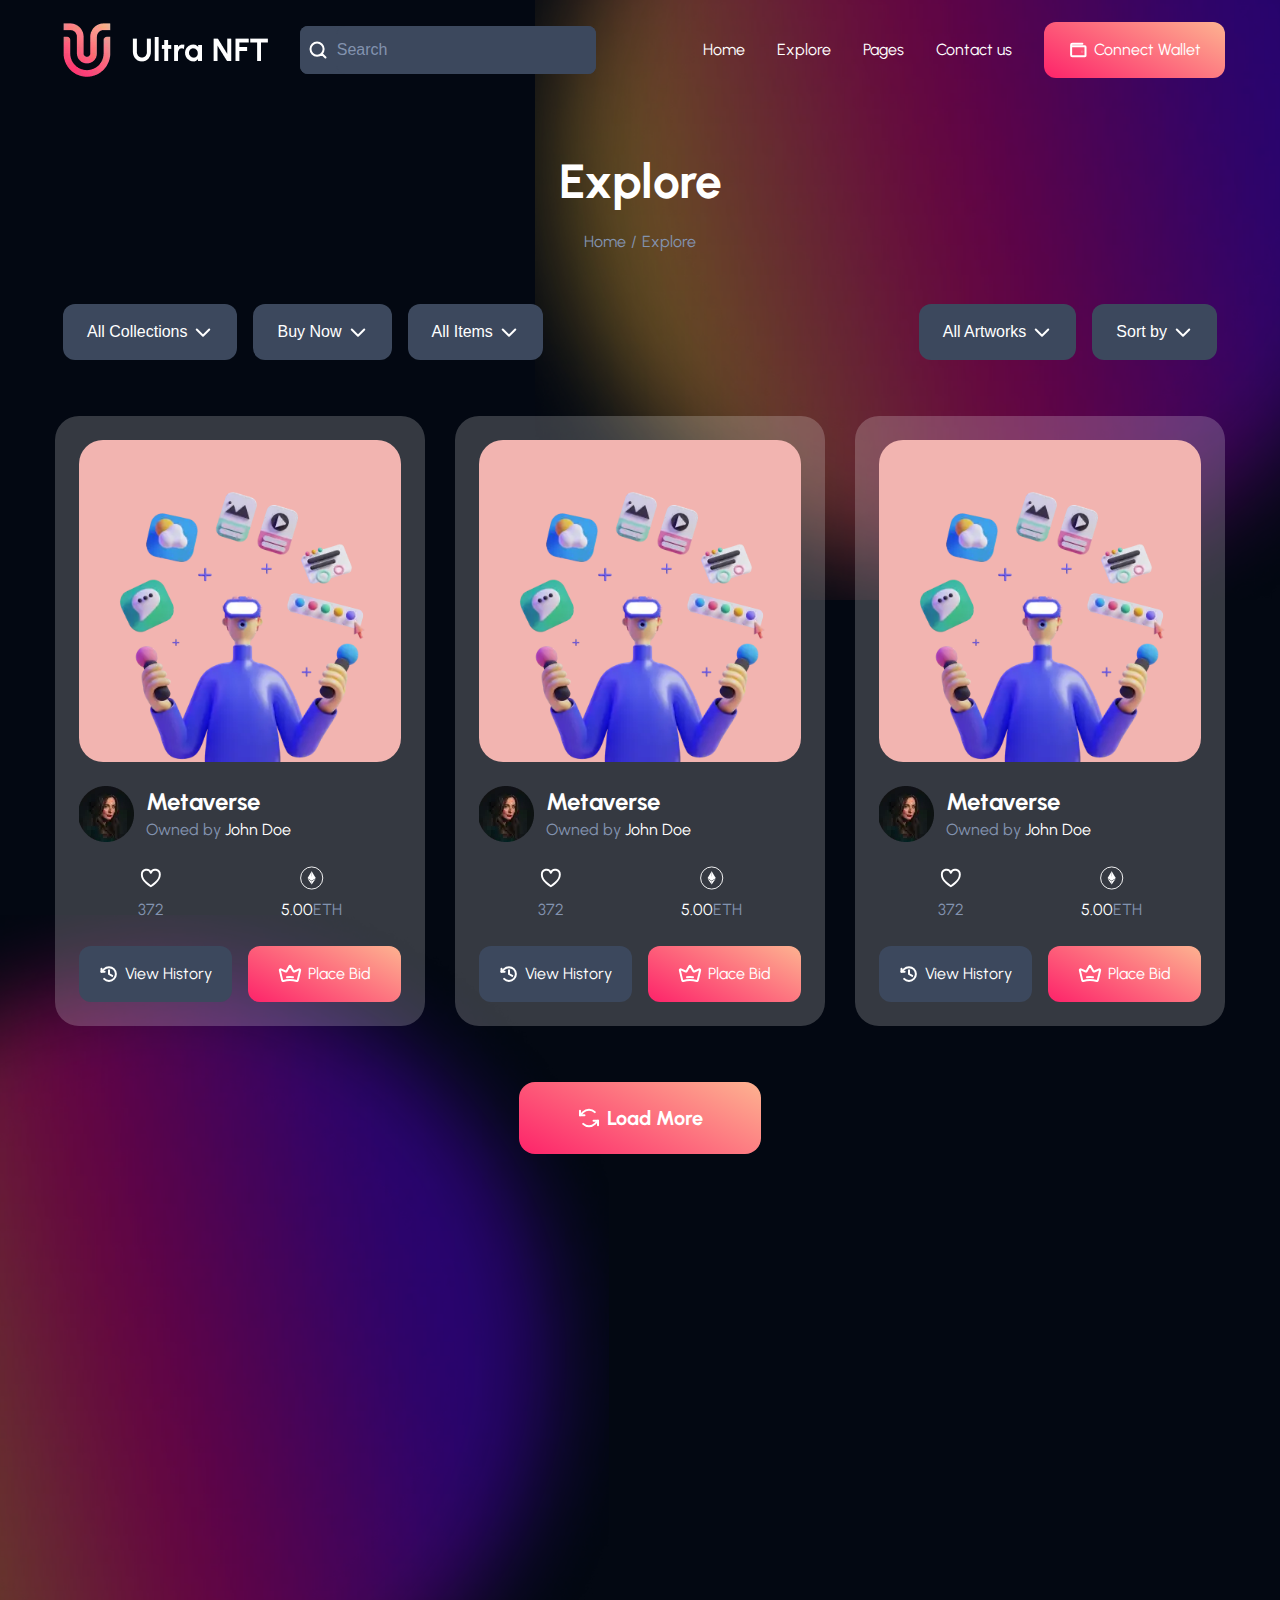
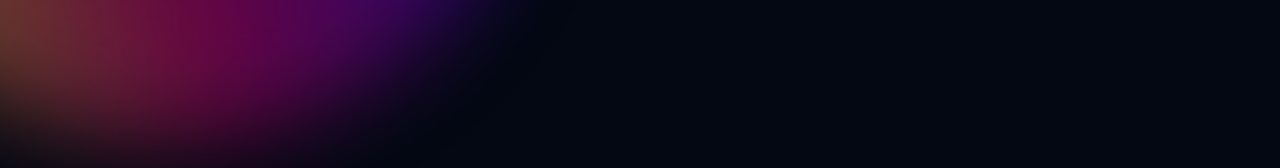
==== commit b1c47a85: "Add files via upload" ====
--- a/explore.html
+++ b/explore.html
@@ -1,6 +1,7 @@
 <!DOCTYPE html> <html lang="en">    <head>+      <!-- Meta -->       <meta charset="UTF-8">       <meta http-equiv="X-UA-Compatible" content="IE=edge">       <meta name="viewport" content="width=device-width, initial-scale=1.0">@@ -12,25 +13,27 @@
       <meta name="google-site-verification" content="8porN1DgQJZZs7RTNJO_O0OTJG6d3swz6xW0bXPfXVc">       <meta name="robots" content="index, follow">       <meta name="description" content="Page was made by Artem Oliynyk Page was made by Artem Oliynyk Page was made by Artem Oliynyk Page was made by Artem Oliynyk Page was made by Artem Oliynyk Page was made by Artem Oliynyk ">-      <!-- css -->+      <!-- Fonts -->       <link rel="preconnect" href="https://fonts.googleapis.com">       <link rel="preconnect" href="https://fonts.gstatic.com" crossorigin>       <link href="https://fonts.googleapis.com/css2?family=Urbanist:wght@400;700&display=swap" rel="stylesheet">+      <!-- css -->       <link rel="stylesheet" crossorigin="use-credentials" href="css/style.min.css">        <link rel="stylesheet" crossorigin="anonymous" href="https://www.unpkg.com/swiper/swiper-bundle.min.css">+      <!-- Favicon -->       <link rel="apple-touch-icon" sizes="180x180" href="img/favicon/apple-touch-icon.png">       <link rel="icon" type="image/png" sizes="32x32" href="img/favicon/favicon-32x32.png">       <link rel="icon" type="image/png" sizes="16x16" href="img/favicon//favicon-16x16.png">       <!-- title -->-      <title>Главная</title>+      <title>Explore</title>    </head>-   <body>+   <body class="body__explore">       <div class="overlay">          <div class="section__decor">             <div class="decor decor--first"></div>             <div class="decor decor--second"></div>          </div>-         <header class='header'>+         <header class='header js-scroll slide-in-top'>    <div class='container'>       <div class='header__body'>          <a href='index.html' class='header__logo'>@@ -41,7 +44,7 @@
           </div>          <div class='header__menu'>             <form action="#" class="header__form">-               <button type="submit" class="header__form-button"><picture><source srcset="img/icons/icons.svg#search" type="image/webp"><img src="img/icons/icons.svg#search" alt=""></picture></button>+               <button type="submit" class="header__form-button"><picture><source srcset="img/search.svg" type="image/webp"><img src="img/search.svg" alt=""></picture></button>                <input type="text" class="header__form-input header__link text" placeholder="Search">             </form>             <div class="header__container">@@ -59,14 +62,14 @@
                      <a href="#" class="header__link text">Contact us</a>                   </li>                </ul>-               <a href="#" class="header__button header__link text"><picture><source srcset="img/icons/icons.svg#wallet" type="image/webp"><img src="img/icons/icons.svg#wallet" alt=""></picture>Connect Wallet</a>+               <a href="#" class="header__button header__link text"><picture><source srcset="img/wallet.svg" type="image/webp"><img src="img/wallet.svg" alt=""></picture>Connect Wallet</a>             </div>          </div>       </div>    </div> </header>          <main class="main">-            <section class="breadcrumps">+            <section class="breadcrumps js-scroll">                <div class="container">                   <h1 class="breadcrumps__title">Explore</h1>                   <div class="breadcrumps__items">@@ -82,9 +85,9 @@
                      <span></span>                   </div>                   <div class="filter__items">-                     <div class="filter__container">+                     <div class="filter__container" id="11">                         <div class="filter__item dropdown">-                           <button class="dropdown__button text" id="dropdown1">All Collections <picture><source srcset="img/icons/icons.svg#arrowdown" type="image/webp"><img src="img/icons/icons.svg#arrowdown" alt=""></picture></button>+                           <button class="dropdown__button text" onclick="openTab(event, 'content1')" id="dropdown1">All Collections <picture><source srcset="img/arrowdown.svg" type="image/webp"><img src="img/arrowdown.svg" alt=""></picture></button>                            <div class="dropdown__items" id="content1">                               <a href="#" class="text">Collections 1</a>                               <a href="#" class="text">Collections 2</a>@@ -92,7 +95,7 @@
                             </div>                         </div>                         <div class="filter__item dropdown">-                           <button class="dropdown__button text" id="dropdown2">Buy Now <picture><source srcset="img/icons/icons.svg#arrowdown" type="image/webp"><img src="img/icons/icons.svg#arrowdown" alt=""></picture></button>+                           <button class="dropdown__button text" onclick="openTab(event, 'content2')" id="dropdown2">Buy Now <picture><source srcset="img/arrowdown.svg" type="image/webp"><img src="img/arrowdown.svg" alt=""></picture></button>                            <div class="dropdown__items" id="content2">                               <a href="#" class="text">Buy Then</a>                               <a href="#" class="text">Buy All</a>@@ -100,7 +103,7 @@
                             </div>                         </div>                         <div class="filter__item dropdown">-                           <button class="dropdown__button text" id="dropdown3">All Items <picture><source srcset="img/icons/icons.svg#arrowdown" type="image/webp"><img src="img/icons/icons.svg#arrowdown" alt=""></picture></button>+                           <button class="dropdown__button text" onclick="openTab(event, 'content3')" id="dropdown3">All Items <picture><source srcset="img/arrowdown.svg" type="image/webp"><img src="img/arrowdown.svg" alt=""></picture></button>                            <div class="dropdown__items" id="content3">                               <a href="#" class="text">Items 1</a>                               <a href="#" class="text">Items 2</a>@@ -110,7 +113,7 @@
                      </div>                      <div class="filter__container">                         <div class="filter__item dropdown">-                           <button class="dropdown__button text" id="dropdown4">All Artworks <picture><source srcset="img/icons/icons.svg#arrowdown" type="image/webp"><img src="img/icons/icons.svg#arrowdown" alt=""></picture></button>+                           <button class="dropdown__button text" onclick="openTab(event, 'content4')" id="dropdown4">All Artworks <picture><source srcset="img/arrowdown.svg" type="image/webp"><img src="img/arrowdown.svg" alt=""></picture></button>                            <div class="dropdown__items" id="content4">                               <a href="#" class="text">Artworks 1</a>                               <a href="#" class="text">Artworks 2</a>@@ -118,7 +121,7 @@
                             </div>                         </div>                         <div class="filter__item dropdown">-                           <button class="dropdown__button text" id="dropdown5">Sort by <picture><source srcset="img/icons/icons.svg#arrowdown" type="image/webp"><img src="img/icons/icons.svg#arrowdown" alt=""></picture></button>+                           <button class="dropdown__button text" onclick="openTab(event, 'content5')" id="dropdown5">Sort by <picture><source srcset="img/arrowdown.svg" type="image/webp"><img src="img/arrowdown.svg" alt=""></picture></button>                            <div class="dropdown__items" id="content5">                               <a href="#" class="text">Price</a>                               <a href="#" class="text">Recent</a>@@ -132,242 +135,242 @@
             <section class="picks">                <div class="container">                   <div class="picks__items">-                     <div class="picks__item">-                        <div class="picks__item-img">-                           <picture><source srcset="img/swiper-2.webp" type="image/webp"><img src="img/swiper-2.png" alt=""></picture>-                        </div>-                        <div class="picks__item-contact">-                           <picture><source srcset="img/swiper-contact.webp" type="image/webp"><img src="img/swiper-contact.png" alt=""></picture>-                           <div class="picks__item-content">-                              <h4 class="picks__item-title subtext">Metaverse</h4>-                              <p class="picks__item-text text">Owned by <span>John Doe</span></p>-                           </div>-                        </div>-                        <div class="picks__item-container">-                           <div class="picks__item-block">-                              <picture><source srcset="img/icons/icons.svg#heart" type="image/webp"><img src="img/icons/icons.svg#heart" alt=""></picture>-                              <p class="picks__item-text text">372</p>-                           </div>-                           <div class="picks__item-block">-                              <picture><source srcset="img/icons/icons.svg#coin" type="image/webp"><img src="img/icons/icons.svg#coin" alt=""></picture>-                              <p class="picks__item-text text"><span>5.00</span>ETH</p>-                           </div>-                        </div>-                        <div class="picks__item-elements">-                           <a href="#" class="picks__item-button picks__item-button--black picks__item-text text "><picture><source srcset="img/icons/icons.svg#history" type="image/webp"><img src="img/icons/icons.svg#history" alt=""></picture>View History</a>-                           <a href="#" class="picks__item-button picks__item-button--color picks__item-text text "><picture><source srcset="img/icons/icons.svg#crown" type="image/webp"><img src="img/icons/icons.svg#crown" alt=""></picture>Place Bid</a>-                        </div>-                     </div>-                     <div class="picks__item">-                        <div class="picks__item-img">-                           <picture><source srcset="img/swiper-2.webp" type="image/webp"><img src="img/swiper-2.png" alt=""></picture>-                        </div>-                        <div class="picks__item-contact">-                           <picture><source srcset="img/swiper-contact.webp" type="image/webp"><img src="img/swiper-contact.png" alt=""></picture>-                           <div class="picks__item-content">-                              <h4 class="picks__item-title subtext">Metaverse</h4>-                              <p class="picks__item-text text">Owned by <span>John Doe</span></p>-                           </div>-                        </div>-                        <div class="picks__item-container">-                           <div class="picks__item-block">-                              <picture><source srcset="img/icons/icons.svg#heart" type="image/webp"><img src="img/icons/icons.svg#heart" alt=""></picture>-                              <p class="picks__item-text text">372</p>-                           </div>-                           <div class="picks__item-block">-                              <picture><source srcset="img/icons/icons.svg#coin" type="image/webp"><img src="img/icons/icons.svg#coin" alt=""></picture>-                              <p class="picks__item-text text"><span>5.00</span>ETH</p>-                           </div>-                        </div>-                        <div class="picks__item-elements">-                           <a href="#" class="picks__item-button picks__item-button--black picks__item-text text "><picture><source srcset="img/icons/icons.svg#history" type="image/webp"><img src="img/icons/icons.svg#history" alt=""></picture>View History</a>-                           <a href="#" class="picks__item-button picks__item-button--color picks__item-text text "><picture><source srcset="img/icons/icons.svg#crown" type="image/webp"><img src="img/icons/icons.svg#crown" alt=""></picture>Place Bid</a>-                        </div>-                     </div>-                     <div class="picks__item">-                        <div class="picks__item-img">-                           <picture><source srcset="img/swiper-2.webp" type="image/webp"><img src="img/swiper-2.png" alt=""></picture>-                        </div>-                        <div class="picks__item-contact">-                           <picture><source srcset="img/swiper-contact.webp" type="image/webp"><img src="img/swiper-contact.png" alt=""></picture>-                           <div class="picks__item-content">-                              <h4 class="picks__item-title subtext">Metaverse</h4>-                              <p class="picks__item-text text">Owned by <span>John Doe</span></p>-                           </div>-                        </div>-                        <div class="picks__item-container">-                           <div class="picks__item-block">-                              <picture><source srcset="img/icons/icons.svg#heart" type="image/webp"><img src="img/icons/icons.svg#heart" alt=""></picture>-                              <p class="picks__item-text text">372</p>-                           </div>-                           <div class="picks__item-block">-                              <picture><source srcset="img/icons/icons.svg#coin" type="image/webp"><img src="img/icons/icons.svg#coin" alt=""></picture>-                              <p class="picks__item-text text"><span>5.00</span>ETH</p>-                           </div>-                        </div>-                        <div class="picks__item-elements">-                           <a href="#" class="picks__item-button picks__item-button--black picks__item-text text "><picture><source srcset="img/icons/icons.svg#history" type="image/webp"><img src="img/icons/icons.svg#history" alt=""></picture>View History</a>-                           <a href="#" class="picks__item-button picks__item-button--color picks__item-text text"><picture><source srcset="img/icons/icons.svg#crown" type="image/webp"><img src="img/icons/icons.svg#crown" alt=""></picture>Place Bid</a>-                        </div>-                     </div>-                     <div class="picks__item">-                        <div class="picks__item-img">-                           <picture><source srcset="img/swiper-2.webp" type="image/webp"><img src="img/swiper-2.png" alt=""></picture>-                        </div>-                        <div class="picks__item-contact">-                           <picture><source srcset="img/swiper-contact.webp" type="image/webp"><img src="img/swiper-contact.png" alt=""></picture>-                           <div class="picks__item-content">-                              <h4 class="picks__item-title subtext">Metaverse</h4>-                              <p class="picks__item-text text">Owned by <span>John Doe</span></p>-                           </div>-                        </div>-                        <div class="picks__item-container">-                           <div class="picks__item-block">-                              <picture><source srcset="img/icons/icons.svg#heart" type="image/webp"><img src="img/icons/icons.svg#heart" alt=""></picture>-                              <p class="picks__item-text text">372</p>-                           </div>-                           <div class="picks__item-block">-                              <picture><source srcset="img/icons/icons.svg#coin" type="image/webp"><img src="img/icons/icons.svg#coin" alt=""></picture>-                              <p class="picks__item-text text"><span>5.00</span>ETH</p>-                           </div>-                        </div>-                        <div class="picks__item-elements">-                           <a href="#" class="picks__item-button picks__item-button--black picks__item-text text "><picture><source srcset="img/icons/icons.svg#history" type="image/webp"><img src="img/icons/icons.svg#history" alt=""></picture>View History</a>-                           <a href="#" class="picks__item-button picks__item-button--color picks__item-text text "><picture><source srcset="img/icons/icons.svg#crown" type="image/webp"><img src="img/icons/icons.svg#crown" alt=""></picture>Place Bid</a>-                        </div>-                     </div>-                     <div class="picks__item">-                        <div class="picks__item-img">-                           <picture><source srcset="img/swiper-2.webp" type="image/webp"><img src="img/swiper-2.png" alt=""></picture>-                        </div>-                        <div class="picks__item-contact">-                           <picture><source srcset="img/swiper-contact.webp" type="image/webp"><img src="img/swiper-contact.png" alt=""></picture>-                           <div class="picks__item-content">-                              <h4 class="picks__item-title subtext">Metaverse</h4>-                              <p class="picks__item-text text">Owned by <span>John Doe</span></p>-                           </div>-                        </div>-                        <div class="picks__item-container">-                           <div class="picks__item-block">-                              <picture><source srcset="img/icons/icons.svg#heart" type="image/webp"><img src="img/icons/icons.svg#heart" alt=""></picture>-                              <p class="picks__item-text text">372</p>-                           </div>-                           <div class="picks__item-block">-                              <picture><source srcset="img/icons/icons.svg#coin" type="image/webp"><img src="img/icons/icons.svg#coin" alt=""></picture>-                              <p class="picks__item-text text"><span>5.00</span>ETH</p>-                           </div>-                        </div>-                        <div class="picks__item-elements">-                           <a href="#" class="picks__item-button picks__item-button--black picks__item-text text "><picture><source srcset="img/icons/icons.svg#history" type="image/webp"><img src="img/icons/icons.svg#history" alt=""></picture>View History</a>-                           <a href="#" class="picks__item-button picks__item-button--color picks__item-text text "><picture><source srcset="img/icons/icons.svg#crown" type="image/webp"><img src="img/icons/icons.svg#crown" alt=""></picture>Place Bid</a>-                        </div>-                     </div>-                     <div class="picks__item">-                        <div class="picks__item-img">-                           <picture><source srcset="img/swiper-2.webp" type="image/webp"><img src="img/swiper-2.png" alt=""></picture>-                        </div>-                        <div class="picks__item-contact">-                           <picture><source srcset="img/swiper-contact.webp" type="image/webp"><img src="img/swiper-contact.png" alt=""></picture>-                           <div class="picks__item-content">-                              <h4 class="picks__item-title subtext">Metaverse</h4>-                              <p class="picks__item-text text">Owned by <span>John Doe</span></p>-                           </div>-                        </div>-                        <div class="picks__item-container">-                           <div class="picks__item-block">-                              <picture><source srcset="img/icons/icons.svg#heart" type="image/webp"><img src="img/icons/icons.svg#heart" alt=""></picture>-                              <p class="picks__item-text text">372</p>-                           </div>-                           <div class="picks__item-block">-                              <picture><source srcset="img/icons/icons.svg#coin" type="image/webp"><img src="img/icons/icons.svg#coin" alt=""></picture>-                              <p class="picks__item-text text"><span>5.00</span>ETH</p>-                           </div>-                        </div>-                        <div class="picks__item-elements">-                           <a href="#" class="picks__item-button picks__item-button--black picks__item-text text "><picture><source srcset="img/icons/icons.svg#history" type="image/webp"><img src="img/icons/icons.svg#history" alt=""></picture>View History</a>-                           <a href="#" class="picks__item-button picks__item-button--color picks__item-text text "><picture><source srcset="img/icons/icons.svg#crown" type="image/webp"><img src="img/icons/icons.svg#crown" alt=""></picture>Place Bid</a>-                        </div>-                     </div>-                     <div class="picks__item">-                        <div class="picks__item-img">-                           <picture><source srcset="img/swiper-2.webp" type="image/webp"><img src="img/swiper-2.png" alt=""></picture>-                        </div>-                        <div class="picks__item-contact">-                           <picture><source srcset="img/swiper-contact.webp" type="image/webp"><img src="img/swiper-contact.png" alt=""></picture>-                           <div class="picks__item-content">-                              <h4 class="picks__item-title subtext">Metaverse</h4>-                              <p class="picks__item-text text">Owned by <span>John Doe</span></p>-                           </div>-                        </div>-                        <div class="picks__item-container">-                           <div class="picks__item-block">-                              <picture><source srcset="img/icons/icons.svg#heart" type="image/webp"><img src="img/icons/icons.svg#heart" alt=""></picture>-                              <p class="picks__item-text text">372</p>-                           </div>-                           <div class="picks__item-block">-                              <picture><source srcset="img/icons/icons.svg#coin" type="image/webp"><img src="img/icons/icons.svg#coin" alt=""></picture>-                              <p class="picks__item-text text"><span>5.00</span>ETH</p>-                           </div>-                        </div>-                        <div class="picks__item-elements">-                           <a href="#" class="picks__item-button picks__item-button--black picks__item-text text "><picture><source srcset="img/icons/icons.svg#history" type="image/webp"><img src="img/icons/icons.svg#history" alt=""></picture>View History</a>-                           <a href="#" class="picks__item-button picks__item-button--color picks__item-text text "><picture><source srcset="img/icons/icons.svg#crown" type="image/webp"><img src="img/icons/icons.svg#crown" alt=""></picture>Place Bid</a>-                        </div>-                     </div>-                     <div class="picks__item">-                        <div class="picks__item-img">-                           <picture><source srcset="img/swiper-2.webp" type="image/webp"><img src="img/swiper-2.png" alt=""></picture>-                        </div>-                        <div class="picks__item-contact">-                           <picture><source srcset="img/swiper-contact.webp" type="image/webp"><img src="img/swiper-contact.png" alt=""></picture>-                           <div class="picks__item-content">-                              <h4 class="picks__item-title subtext">Metaverse</h4>-                              <p class="picks__item-text text">Owned by <span>John Doe</span></p>-                           </div>-                        </div>-                        <div class="picks__item-container">-                           <div class="picks__item-block">-                              <picture><source srcset="img/icons/icons.svg#heart" type="image/webp"><img src="img/icons/icons.svg#heart" alt=""></picture>-                              <p class="picks__item-text text">372</p>-                           </div>-                           <div class="picks__item-block">-                              <picture><source srcset="img/icons/icons.svg#coin" type="image/webp"><img src="img/icons/icons.svg#coin" alt=""></picture>-                              <p class="picks__item-text text"><span>5.00</span>ETH</p>-                           </div>-                        </div>-                        <div class="picks__item-elements">-                           <a href="#" class="picks__item-button picks__item-button--black picks__item-text text "><picture><source srcset="img/icons/icons.svg#history" type="image/webp"><img src="img/icons/icons.svg#history" alt=""></picture>View History</a>-                           <a href="#" class="picks__item-button picks__item-button--color picks__item-text text "><picture><source srcset="img/icons/icons.svg#crown" type="image/webp"><img src="img/icons/icons.svg#crown" alt=""></picture>Place Bid</a>-                        </div>-                     </div>-                     <div class="picks__item">-                        <div class="picks__item-img">-                           <picture><source srcset="img/swiper-2.webp" type="image/webp"><img src="img/swiper-2.png" alt=""></picture>-                        </div>-                        <div class="picks__item-contact">-                           <picture><source srcset="img/swiper-contact.webp" type="image/webp"><img src="img/swiper-contact.png" alt=""></picture>-                           <div class="picks__item-content">-                              <h4 class="picks__item-title subtext">Metaverse</h4>-                              <p class="picks__item-text text">Owned by <span>John Doe</span></p>-                           </div>-                        </div>-                        <div class="picks__item-container">-                           <div class="picks__item-block">-                              <picture><source srcset="img/icons/icons.svg#heart" type="image/webp"><img src="img/icons/icons.svg#heart" alt=""></picture>-                              <p class="picks__item-text text">372</p>-                           </div>-                           <div class="picks__item-block">-                              <picture><source srcset="img/icons/icons.svg#coin" type="image/webp"><img src="img/icons/icons.svg#coin" alt=""></picture>-                              <p class="picks__item-text text"><span>5.00</span>ETH</p>-                           </div>-                        </div>-                        <div class="picks__item-elements">-                           <a href="#" class="picks__item-button picks__item-button--black picks__item-text text "><picture><source srcset="img/icons/icons.svg#history" type="image/webp"><img src="img/icons/icons.svg#history" alt=""></picture>View History</a>-                           <a href="#" class="picks__item-button picks__item-button--color picks__item-text text "><picture><source srcset="img/icons/icons.svg#crown" type="image/webp"><img src="img/icons/icons.svg#crown" alt=""></picture>Place Bid</a>-                        </div>-                     </div>-                  </div>-                  <div id="load" class="picks__button button button--color subtitle"><picture><source srcset="img/icons/icons.svg#load" type="image/webp"><img src="img/icons/icons.svg#load" alt=""></picture>Load More</div>+                     <div class="picks__item js-scroll">+                        <div class="picks__item-img">+                           <picture><source srcset="img/swiper-2.webp" type="image/webp"><img src="img/swiper-2.png" alt=""></picture>+                        </div>+                        <div class="picks__item-contact">+                           <picture><source srcset="img/swiper-contact.webp" type="image/webp"><img src="img/swiper-contact.png" alt=""></picture>+                           <div class="picks__item-content">+                              <h4 class="picks__item-title subtext">Metaverse</h4>+                              <p class="picks__item-text text">Owned by <span>John Doe</span></p>+                           </div>+                        </div>+                        <div class="picks__item-container">+                           <div class="picks__item-block">+                              <picture><source srcset="img/heart.svg" type="image/webp"><img src="img/heart.svg" alt=""></picture>+                              <p class="picks__item-text text">372</p>+                           </div>+                           <div class="picks__item-block">+                              <picture><source srcset="img/coin.svg" type="image/webp"><img src="img/coin.svg" alt=""></picture>+                              <p class="picks__item-text text"><span>5.00</span>ETH</p>+                           </div>+                        </div>+                        <div class="picks__item-elements">+                           <a href="#" class="picks__item-button picks__item-button--black picks__item-text text "><picture><source srcset="img/history.svg" type="image/webp"><img src="img/history.svg" alt=""></picture>View History</a>+                           <a href="#" class="picks__item-button picks__item-button--color picks__item-text text "><picture><source srcset="img/crown.svg" type="image/webp"><img src="img/crown.svg" alt=""></picture>Place Bid</a>+                        </div>+                     </div>+                     <div class="picks__item js-scroll">+                        <div class="picks__item-img">+                           <picture><source srcset="img/swiper-2.webp" type="image/webp"><img src="img/swiper-2.png" alt=""></picture>+                        </div>+                        <div class="picks__item-contact">+                           <picture><source srcset="img/swiper-contact.webp" type="image/webp"><img src="img/swiper-contact.png" alt=""></picture>+                           <div class="picks__item-content">+                              <h4 class="picks__item-title subtext">Metaverse</h4>+                              <p class="picks__item-text text">Owned by <span>John Doe</span></p>+                           </div>+                        </div>+                        <div class="picks__item-container">+                           <div class="picks__item-block">+                              <picture><source srcset="img/heart.svg" type="image/webp"><img src="img/heart.svg" alt=""></picture>+                              <p class="picks__item-text text">372</p>+                           </div>+                           <div class="picks__item-block">+                              <picture><source srcset="img/coin.svg" type="image/webp"><img src="img/coin.svg" alt=""></picture>+                              <p class="picks__item-text text"><span>5.00</span>ETH</p>+                           </div>+                        </div>+                        <div class="picks__item-elements">+                           <a href="#" class="picks__item-button picks__item-button--black picks__item-text text "><picture><source srcset="img/history.svg" type="image/webp"><img src="img/history.svg" alt=""></picture>View History</a>+                           <a href="#" class="picks__item-button picks__item-button--color picks__item-text text "><picture><source srcset="img/crown.svg" type="image/webp"><img src="img/crown.svg" alt=""></picture>Place Bid</a>+                        </div>+                     </div>+                     <div class="picks__item js-scroll">+                        <div class="picks__item-img">+                           <picture><source srcset="img/swiper-2.webp" type="image/webp"><img src="img/swiper-2.png" alt=""></picture>+                        </div>+                        <div class="picks__item-contact">+                           <picture><source srcset="img/swiper-contact.webp" type="image/webp"><img src="img/swiper-contact.png" alt=""></picture>+                           <div class="picks__item-content">+                              <h4 class="picks__item-title subtext">Metaverse</h4>+                              <p class="picks__item-text text">Owned by <span>John Doe</span></p>+                           </div>+                        </div>+                        <div class="picks__item-container">+                           <div class="picks__item-block">+                              <picture><source srcset="img/heart.svg" type="image/webp"><img src="img/heart.svg" alt=""></picture>+                              <p class="picks__item-text text">372</p>+                           </div>+                           <div class="picks__item-block">+                              <picture><source srcset="img/coin.svg" type="image/webp"><img src="img/coin.svg" alt=""></picture>+                              <p class="picks__item-text text"><span>5.00</span>ETH</p>+                           </div>+                        </div>+                        <div class="picks__item-elements">+                           <a href="#" class="picks__item-button picks__item-button--black picks__item-text text "><picture><source srcset="img/history.svg" type="image/webp"><img src="img/history.svg" alt=""></picture>View History</a>+                           <a href="#" class="picks__item-button picks__item-button--color picks__item-text text"><picture><source srcset="img/crown.svg" type="image/webp"><img src="img/crown.svg" alt=""></picture>Place Bid</a>+                        </div>+                     </div>+                     <div class="picks__item js-scroll">+                        <div class="picks__item-img">+                           <picture><source srcset="img/swiper-2.webp" type="image/webp"><img src="img/swiper-2.png" alt=""></picture>+                        </div>+                        <div class="picks__item-contact">+                           <picture><source srcset="img/swiper-contact.webp" type="image/webp"><img src="img/swiper-contact.png" alt=""></picture>+                           <div class="picks__item-content">+                              <h4 class="picks__item-title subtext">Metaverse</h4>+                              <p class="picks__item-text text">Owned by <span>John Doe</span></p>+                           </div>+                        </div>+                        <div class="picks__item-container">+                           <div class="picks__item-block">+                              <picture><source srcset="img/heart.svg" type="image/webp"><img src="img/heart.svg" alt=""></picture>+                              <p class="picks__item-text text">372</p>+                           </div>+                           <div class="picks__item-block">+                              <picture><source srcset="img/coin.svg" type="image/webp"><img src="img/coin.svg" alt=""></picture>+                              <p class="picks__item-text text"><span>5.00</span>ETH</p>+                           </div>+                        </div>+                        <div class="picks__item-elements">+                           <a href="#" class="picks__item-button picks__item-button--black picks__item-text text "><picture><source srcset="img/history.svg" type="image/webp"><img src="img/history.svg" alt=""></picture>View History</a>+                           <a href="#" class="picks__item-button picks__item-button--color picks__item-text text "><picture><source srcset="img/crown.svg" type="image/webp"><img src="img/crown.svg" alt=""></picture>Place Bid</a>+                        </div>+                     </div>+                     <div class="picks__item js-scroll">+                        <div class="picks__item-img">+                           <picture><source srcset="img/swiper-2.webp" type="image/webp"><img src="img/swiper-2.png" alt=""></picture>+                        </div>+                        <div class="picks__item-contact">+                           <picture><source srcset="img/swiper-contact.webp" type="image/webp"><img src="img/swiper-contact.png" alt=""></picture>+                           <div class="picks__item-content">+                              <h4 class="picks__item-title subtext">Metaverse</h4>+                              <p class="picks__item-text text">Owned by <span>John Doe</span></p>+                           </div>+                        </div>+                        <div class="picks__item-container">+                           <div class="picks__item-block">+                              <picture><source srcset="img/heart.svg" type="image/webp"><img src="img/heart.svg" alt=""></picture>+                              <p class="picks__item-text text">372</p>+                           </div>+                           <div class="picks__item-block">+                              <picture><source srcset="img/coin.svg" type="image/webp"><img src="img/coin.svg" alt=""></picture>+                              <p class="picks__item-text text"><span>5.00</span>ETH</p>+                           </div>+                        </div>+                        <div class="picks__item-elements">+                           <a href="#" class="picks__item-button picks__item-button--black picks__item-text text "><picture><source srcset="img/history.svg" type="image/webp"><img src="img/history.svg" alt=""></picture>View History</a>+                           <a href="#" class="picks__item-button picks__item-button--color picks__item-text text "><picture><source srcset="img/crown.svg" type="image/webp"><img src="img/crown.svg" alt=""></picture>Place Bid</a>+                        </div>+                     </div>+                     <div class="picks__item js-scroll">+                        <div class="picks__item-img">+                           <picture><source srcset="img/swiper-2.webp" type="image/webp"><img src="img/swiper-2.png" alt=""></picture>+                        </div>+                        <div class="picks__item-contact">+                           <picture><source srcset="img/swiper-contact.webp" type="image/webp"><img src="img/swiper-contact.png" alt=""></picture>+                           <div class="picks__item-content">+                              <h4 class="picks__item-title subtext">Metaverse</h4>+                              <p class="picks__item-text text">Owned by <span>John Doe</span></p>+                           </div>+                        </div>+                        <div class="picks__item-container">+                           <div class="picks__item-block">+                              <picture><source srcset="img/heart.svg" type="image/webp"><img src="img/heart.svg" alt=""></picture>+                              <p class="picks__item-text text">372</p>+                           </div>+                           <div class="picks__item-block">+                              <picture><source srcset="img/coin.svg" type="image/webp"><img src="img/coin.svg" alt=""></picture>+                              <p class="picks__item-text text"><span>5.00</span>ETH</p>+                           </div>+                        </div>+                        <div class="picks__item-elements">+                           <a href="#" class="picks__item-button picks__item-button--black picks__item-text text "><picture><source srcset="img/history.svg" type="image/webp"><img src="img/history.svg" alt=""></picture>View History</a>+                           <a href="#" class="picks__item-button picks__item-button--color picks__item-text text "><picture><source srcset="img/crown.svg" type="image/webp"><img src="img/crown.svg" alt=""></picture>Place Bid</a>+                        </div>+                     </div>+                     <div class="picks__item js-scroll">+                        <div class="picks__item-img">+                           <picture><source srcset="img/swiper-2.webp" type="image/webp"><img src="img/swiper-2.png" alt=""></picture>+                        </div>+                        <div class="picks__item-contact">+                           <picture><source srcset="img/swiper-contact.webp" type="image/webp"><img src="img/swiper-contact.png" alt=""></picture>+                           <div class="picks__item-content">+                              <h4 class="picks__item-title subtext">Metaverse</h4>+                              <p class="picks__item-text text">Owned by <span>John Doe</span></p>+                           </div>+                        </div>+                        <div class="picks__item-container">+                           <div class="picks__item-block">+                              <picture><source srcset="img/heart.svg" type="image/webp"><img src="img/heart.svg" alt=""></picture>+                              <p class="picks__item-text text">372</p>+                           </div>+                           <div class="picks__item-block">+                              <picture><source srcset="img/coin.svg" type="image/webp"><img src="img/coin.svg" alt=""></picture>+                              <p class="picks__item-text text"><span>5.00</span>ETH</p>+                           </div>+                        </div>+                        <div class="picks__item-elements">+                           <a href="#" class="picks__item-button picks__item-button--black picks__item-text text "><picture><source srcset="img/history.svg" type="image/webp"><img src="img/history.svg" alt=""></picture>View History</a>+                           <a href="#" class="picks__item-button picks__item-button--color picks__item-text text "><picture><source srcset="img/crown.svg" type="image/webp"><img src="img/crown.svg" alt=""></picture>Place Bid</a>+                        </div>+                     </div>+                     <div class="picks__item js-scroll">+                        <div class="picks__item-img">+                           <picture><source srcset="img/swiper-2.webp" type="image/webp"><img src="img/swiper-2.png" alt=""></picture>+                        </div>+                        <div class="picks__item-contact">+                           <picture><source srcset="img/swiper-contact.webp" type="image/webp"><img src="img/swiper-contact.png" alt=""></picture>+                           <div class="picks__item-content">+                              <h4 class="picks__item-title subtext">Metaverse</h4>+                              <p class="picks__item-text text">Owned by <span>John Doe</span></p>+                           </div>+                        </div>+                        <div class="picks__item-container">+                           <div class="picks__item-block">+                              <picture><source srcset="img/heart.svg" type="image/webp"><img src="img/heart.svg" alt=""></picture>+                              <p class="picks__item-text text">372</p>+                           </div>+                           <div class="picks__item-block">+                              <picture><source srcset="img/coin.svg" type="image/webp"><img src="img/coin.svg" alt=""></picture>+                              <p class="picks__item-text text"><span>5.00</span>ETH</p>+                           </div>+                        </div>+                        <div class="picks__item-elements">+                           <a href="#" class="picks__item-button picks__item-button--black picks__item-text text "><picture><source srcset="img/history.svg" type="image/webp"><img src="img/history.svg" alt=""></picture>View History</a>+                           <a href="#" class="picks__item-button picks__item-button--color picks__item-text text "><picture><source srcset="img/crown.svg" type="image/webp"><img src="img/crown.svg" alt=""></picture>Place Bid</a>+                        </div>+                     </div>+                     <div class="picks__item js-scroll">+                        <div class="picks__item-img">+                           <picture><source srcset="img/swiper-2.webp" type="image/webp"><img src="img/swiper-2.png" alt=""></picture>+                        </div>+                        <div class="picks__item-contact">+                           <picture><source srcset="img/swiper-contact.webp" type="image/webp"><img src="img/swiper-contact.png" alt=""></picture>+                           <div class="picks__item-content">+                              <h4 class="picks__item-title subtext">Metaverse</h4>+                              <p class="picks__item-text text">Owned by <span>John Doe</span></p>+                           </div>+                        </div>+                        <div class="picks__item-container">+                           <div class="picks__item-block">+                              <picture><source srcset="img/heart.svg" type="image/webp"><img src="img/heart.svg" alt=""></picture>+                              <p class="picks__item-text text">372</p>+                           </div>+                           <div class="picks__item-block">+                              <picture><source srcset="img/coin.svg" type="image/webp"><img src="img/coin.svg" alt=""></picture>+                              <p class="picks__item-text text"><span>5.00</span>ETH</p>+                           </div>+                        </div>+                        <div class="picks__item-elements">+                           <a href="#" class="picks__item-button picks__item-button--black picks__item-text text "><picture><source srcset="img/history.svg" type="image/webp"><img src="img/history.svg" alt=""></picture>View History</a>+                           <a href="#" class="picks__item-button picks__item-button--color picks__item-text text "><picture><source srcset="img/crown.svg" type="image/webp"><img src="img/crown.svg" alt=""></picture>Place Bid</a>+                        </div>+                     </div>+                  </div>+                  <div id="load" class="picks__button button button--color subtitle"><picture><source srcset="img/load.svg" type="image/webp"><img src="img/load.svg" alt=""></picture>Load More</div>                </div>             </section>          </main>@@ -375,12 +378,12 @@
    <div class="container">       <div class="footer__body">          <div class="footer__container">-            <picture><source srcset="img/logo.webp" type="image/webp"><img src="img/logo.png" alt=""></picture>-            <p class="footer__text footer__text--big">We ara a lorem ipsum dolor sit amet, consectetur adipiscing elit, Ut enim ad minim veniam, quis nostrud equip consectetur adipiscing ex ea commodo dolor consequat</p>-            <div class="footer__contact">+            <picture><source srcset="img/logo.webp" type="image/webp"><img src="img/logo.png" class=" js-scroll" alt=""></picture>+            <p class="footer__text js-scroll footer__text--big">We ara a lorem ipsum dolor sit amet, consectetur adipiscing elit, Ut enim ad minim veniam, quis nostrud equip consectetur adipiscing ex ea commodo dolor consequat</p>+            <div class="footer__contact js-scroll">                <div class="footer__item">                   <div class="footer__item-img footer__img">-                     <picture><source srcset="img/icons/icons.svg#phone" type="image/webp"><img src="img/icons/icons.svg#phone" alt=""></picture>+                     <picture><source srcset="img/phone.svg" type="image/webp"><img src="img/phone.svg" alt=""></picture>                   </div>                   <div class="footer__item-content">                      <h4 class="footer__item-title footer__text footer__text--small">Phone</h4>@@ -389,7 +392,7 @@
                </div>                <div class="footer__item">                   <div class="footer__item-img footer__img">-                     <picture><source srcset="img/icons/icons.svg#mail" type="image/webp"><img src="img/icons/icons.svg#mail" alt=""></picture>+                     <picture><source srcset="img/mail.svg" type="image/webp"><img src="img/mail.svg" alt=""></picture>                   </div>                   <div class="footer__item-content">                      <h4 class="footer__item-title footer__text footer__text--small">Mail</h4>@@ -398,7 +401,7 @@
                </div>                <div class="footer__item">                   <div class="footer__item-img footer__img">-                     <picture><source srcset="img/icons/icons.svg#location" type="image/webp"><img src="img/icons/icons.svg#location" alt=""></picture>+                     <picture><source srcset="img/location.svg" type="image/webp"><img src="img/location.svg" alt=""></picture>                   </div>                   <div class="footer__item-content">                      <h4 class="footer__item-title footer__text footer__text--small">Address</h4>@@ -409,7 +412,7 @@
          </div>          <div class="footer__info">             <div class="footer__menu">-               <ul class="footer__list">+               <ul class="footer__list js-scroll">                   <h2 class="footer__title">About</h2>                   <li><a href="#" class="footer__text">About us</a></li>                   <li><a href="#" class="footer__text">Blog</a></li>@@ -418,7 +421,7 @@
                   <li><a href="#" class="footer__text">In Press</a></li>                   <li><a href="#" class="footer__text">Gallery</a></li>                </ul>-               <ul class="footer__list">+               <ul class="footer__list js-scroll">                   <h2 class="footer__title">Support</h2>                   <li><a href="#" class="footer__text">Contact us</a></li>                   <li><a href="#" class="footer__text">Online Chat</a></li>@@ -427,7 +430,7 @@
                   <li><a href="#" class="footer__text">Ticketing</a></li>                   <li><a href="#" class="footer__text">Call Center</a></li>                </ul>-               <ul class="footer__list">+               <ul class="footer__list js-scroll">                   <h2 class="footer__title">FAQ</h2>                   <li><a href="#" class="footer__text">Account</a></li>                   <li><a href="#" class="footer__text">Manage Deliveries</a></li>@@ -437,16 +440,16 @@
                   <li><a href="#" class="footer__text">Privacy Policy</a></li>                </ul>             </div>-            <div class="footer__items">+            <div class="footer__items js-scroll">                <div class="footer__icons">                   <a href="#" class="footer__img">-                     <picture><source srcset="img/icons/icons.svg#facebook" type="image/webp"><img src="img/icons/icons.svg#facebook" alt=""></picture>+                     <picture><source srcset="img/facebook.svg" type="image/webp"><img src="img/facebook.svg" alt=""></picture>                   </a>                   <a href="#" class="footer__img">-                     <picture><source srcset="img/icons/icons.svg#linkedin" type="image/webp"><img src="img/icons/icons.svg#linkedin" alt=""></picture>+                     <picture><source srcset="img/linkedin.svg" type="image/webp"><img src="img/linkedin.svg" alt=""></picture>                   </a>                   <a href="#" class="footer__img">-                     <picture><source srcset="img/icons/icons.svg#dribbble" type="image/webp"><img src="img/icons/icons.svg#dribbble" alt=""></picture>+                     <picture><source srcset="img/dribbble.svg" type="image/webp"><img src="img/dribbble.svg" alt=""></picture>                   </a>                </div>                <p class="footer__text">© 2012-2022, All Rights Reserved</p>--- a/css/style.min.css
+++ b/css/style.min.css
@@ -1 +1 @@
-.header{padding:18px 0;z-index:99}.header__link{font-weight:700;font-style:normal;color:#fff!important}.header__body{-webkit-transition:.4s ease 0s;-o-transition:.4s ease 0s;transition:.4s ease 0s;display:-webkit-box;display:-ms-flexbox;display:flex;-webkit-box-pack:justify;-ms-flex-pack:justify;justify-content:space-between;-webkit-box-align:center;-ms-flex-align:center;align-items:center;position:relative}.header__menu{display:-webkit-box;display:-ms-flexbox;display:flex;-webkit-box-pack:justify;-ms-flex-pack:justify;justify-content:space-between;-webkit-box-align:center;-ms-flex-align:center;align-items:center;width:100%;margin-left:30px}.header__form{display:-webkit-box;display:-ms-flexbox;display:flex;-webkit-box-pack:justify;-ms-flex-pack:justify;justify-content:space-between;-webkit-box-align:center;-ms-flex-align:center;align-items:center;width:296px;height:48px;background:#3c485d;border-radius:8px}.header__form-button{width:42px;height:99%;background:inherit;border:none;border-radius:8px;cursor:pointer}.header__form-button img{width:20px;height:20px}.header__form-input{width:100%;height:99%;background:inherit;border:none;border-radius:8px;font-weight:400;font-style:normal;color:#8393af}.header__form-input::-webkit-input-placeholder{color:#8393af}.header__form-input::-moz-placeholder{color:#8393af}.header__form-input:-ms-input-placeholder{color:#8393af}.header__form-input::-ms-input-placeholder{color:#8393af}.header__form-input::placeholder{color:#8393af}.header__container{display:-webkit-box;display:-ms-flexbox;display:flex;-webkit-box-align:center;-ms-flex-align:center;align-items:center}.header__list{display:-webkit-box;display:-ms-flexbox;display:flex;margin-right:16px}.header__list .header__link{padding:0 16px}.header__button{display:-webkit-box;display:-ms-flexbox;display:flex;padding:16px 24px;background:-o-linear-gradient(242.33deg,#fdae8f 3.43%,#fd1c68 104.7%);background:linear-gradient(207.67deg,#fdae8f 3.43%,#fd1c68 104.7%);border-radius:12px}.header__button img{width:20px;height:20px;margin-right:6px}.start{height:600px;position:absolute;top:100px}.start__body{display:-webkit-box;display:-ms-flexbox;display:flex;-webkit-box-pack:justify;-ms-flex-pack:justify;justify-content:space-between;-webkit-box-align:center;-ms-flex-align:center;align-items:center}.start__container{max-width:470px;z-index:99}.start__title{font-weight:700;font-style:normal;font-size:48px;line-height:1.33;color:#fff}.start__title span{background:-o-linear-gradient(242.33deg,#fdae8f 3.43%,#fd1c68 104.7%);background:linear-gradient(207.67deg,#fdae8f 3.43%,#fd1c68 104.7%);-webkit-background-clip:text;-webkit-text-fill-color:transparent}.start__button.button--color:hover img{-webkit-transform:translate(3px,-5px);-ms-transform:translate(3px,-5px);transform:translate(3px,-5px)}.start__text{font-weight:400;font-style:normal;margin:40px 0}.start__content{display:-webkit-box;display:-ms-flexbox;display:flex;-webkit-box-pack:justify;-ms-flex-pack:justify;justify-content:space-between}.start__button{margin:0}.start__img{background-image:url(../img/start-orbit.webp);background-size:contain;position:relative;width:100%;height:600px;margin-left:55px;z-index:99}.start__img .start__item{position:absolute}.start__img .start__item--first{top:20px;left:20px;-webkit-animation:rocket1 2s infinite 0s alternate ease-in-out;animation:rocket1 2s infinite 0s alternate ease-in-out}@-webkit-keyframes rocket1{0%{-webkit-transform:translate(0,0);transform:translate(0,0)}100%{-webkit-transform:translate(-20px,-30px);transform:translate(-20px,-30px)}}@keyframes rocket1{0%{-webkit-transform:translate(0,0);transform:translate(0,0)}100%{-webkit-transform:translate(-20px,-30px);transform:translate(-20px,-30px)}}.start__img .start__item--second{top:-10px;right:-60px;-webkit-animation:rocket2 2.4s infinite 0s alternate ease-in-out;animation:rocket2 2.4s infinite 0s alternate ease-in-out}@-webkit-keyframes rocket2{0%{-webkit-transform:translate(0,0);transform:translate(0,0)}100%{-webkit-transform:translate(40px,-50px);transform:translate(40px,-50px)}}@keyframes rocket2{0%{-webkit-transform:translate(0,0);transform:translate(0,0)}100%{-webkit-transform:translate(40px,-50px);transform:translate(40px,-50px)}}.start__img .start__item--third{bottom:-30px;right:90px}.start__decor{position:absolute;border-radius:50%}.start__decor--first{left:0;top:140px;width:22px;height:22px}.start__decor--second{left:-20px;bottom:50px;width:22px;height:22px}.start__decor--third{right:48px;bottom:78px;width:32px;height:32px}.start__decor--fourth{left:250px;top:0;width:42px;height:42px}.start__decor--full{background:-o-linear-gradient(242.33deg,#fdae8f 3.43%,#fd1c68 104.7%);background:linear-gradient(207.67deg,#fdae8f 3.43%,#fd1c68 104.7%)}.start__decor--border{background:-o-linear-gradient(242.33deg,#fdae8f 3.43%,#fd1c68 104.7%);background:linear-gradient(207.67deg,#fdae8f 3.43%,#fd1c68 104.7%)}.start__decor--border::after{content:"";position:absolute;left:4px;right:4px;top:4px;bottom:4px;width:calc(100% - 8px);height:calc(100% - 8px);border-radius:50%;background:currentColor}.work{margin-top:760px}.work__items{display:grid;grid-template-columns:repeat(4,1fr);grid-column-gap:30px;grid-row-gap:50px;margin-top:56px}.work__item{width:100%;z-index:99}.work__item:nth-child(2) .work__item-img{background:-o-linear-gradient(26.12deg,#739eec 29.38%,#ff8c9f 86.63%);background:linear-gradient(63.88deg,#739eec 29.38%,#ff8c9f 86.63%)}.work__item:nth-child(3) .work__item-img{background:-o-linear-gradient(23.73deg,#fe6f2d -10.45%,#fdce38 76.78%);background:linear-gradient(66.27deg,#fe6f2d -10.45%,#fdce38 76.78%)}.work__item:last-child .work__item-img{background:-o-linear-gradient(316.52deg,#2ea3f2 -3.48%,#a651fb 130.9%);background:linear-gradient(133.48deg,#2ea3f2 -3.48%,#a651fb 130.9%)}.work__item-img{width:80px;height:80px;border-radius:50%;display:-webkit-box;display:-ms-flexbox;display:flex;-webkit-box-pack:center;-ms-flex-pack:center;justify-content:center;-webkit-box-align:center;-ms-flex-align:center;align-items:center;margin:0 auto 24px;background:-o-linear-gradient(242.33deg,#23d3a4 3.43%,#5b49cf 104.7%);background:linear-gradient(207.67deg,#23d3a4 3.43%,#5b49cf 104.7%)}.work__item-img img{width:40px;height:40px}.work__item-title{text-align:center;margin-bottom:4px}.work__item-text{text-align:center;color:#fff}.auction{height:100%}.auction__button.button--color:hover img{-webkit-transform:translate(3px,-5px);-ms-transform:translate(3px,-5px);transform:translate(3px,-5px)}.auction__container{display:-webkit-box;display:-ms-flexbox;display:flex;-webkit-box-pack:justify;-ms-flex-pack:justify;justify-content:space-between;-webkit-box-align:center;-ms-flex-align:center;align-items:center}.auction__swiper{margin-top:64px;height:100%;max-height:100%}.swiper-pagination{position:unset!important;margin-top:44px;display:-webkit-box;display:-ms-flexbox;display:flex;-webkit-box-align:center;-ms-flex-align:center;align-items:center;-webkit-box-pack:center;-ms-flex-pack:center;justify-content:center;height:24px}.swiper-pagination-bullet{width:12px!important;height:12px!important;border:2px solid #fff;opacity:1!important;-webkit-transition:-webkit-transform .4s ease 0s;transition:-webkit-transform .4s ease 0s;-o-transition:transform .4s ease 0s;transition:transform .4s ease 0s;transition:transform .4s ease 0s,-webkit-transform .4s ease 0s}.swiper-pagination-bullet-active{-webkit-transform:scale(1.6);-ms-transform:scale(1.6);transform:scale(1.6);background:#fff!important}.slide{background:rgba(255,255,255,.2);border-radius:24px;padding:24px;z-index:99}.slide:nth-child(2) .slide__img{background:#f2b4b0}.slide:nth-child(3) .slide__img{background:#f6fde2}.slide:nth-child(4) .slide__img{background:#feece5}.slide__contact{display:-webkit-box;display:-ms-flexbox;display:flex}.slide__contact-info{margin-left:12px}.slide__text span{color:#fff}.slide__img{background:#e2f3fe;border-radius:24px;margin-bottom:24px}.slide__img img{width:100%;height:100%}.slide__items{display:-webkit-box;display:-ms-flexbox;display:flex;-ms-flex-pack:distribute;justify-content:space-around;-webkit-box-align:center;-ms-flex-align:center;align-items:center;-ms-flex-wrap:wrap;flex-wrap:wrap;width:100%;margin:24px 0}.slide__item{text-align:center}.slide__item img{width:24px;height:24px;margin-bottom:8px}.slide__content{display:grid;grid-template-columns:151px auto;grid-column-gap:12px}.slide__content .auction__button{width:100%;padding:16px 0;display:-webkit-box;display:-ms-flexbox;display:flex;-webkit-box-pack:center;-ms-flex-pack:center;justify-content:center}.slide__time{padding:16px 0;width:100%;display:-webkit-box;display:-ms-flexbox;display:flex;-webkit-box-align:center;-ms-flex-align:center;align-items:center;-webkit-box-pack:center;-ms-flex-pack:center;justify-content:center;background:#3c485d;border-radius:12px}.slide__time img{width:24px;height:24px;margin-right:6px}.collection__container{display:-webkit-box;display:-ms-flexbox;display:flex;-webkit-box-pack:justify;-ms-flex-pack:justify;justify-content:space-between;-webkit-box-align:center;-ms-flex-align:center;align-items:center}.collection__button.button--color:hover img{-webkit-transform:translate(3px,-5px);-ms-transform:translate(3px,-5px);transform:translate(3px,-5px)}.collection__items{display:grid;grid-template-columns:repeat(3,1fr);grid-column-gap:30px;grid-row-gap:30px;margin-top:56px}.collection__item{background:rgba(255,255,255,.2);-webkit-backdrop-filter:blur(40px);backdrop-filter:blur(40px);border-radius:24px;padding:24px;z-index:99}.collection__item-img{display:grid;grid-template-columns:repeat(2,1fr);grid-template-rows:repeat(2,1fr);grid-column-gap:12px;grid-row-gap:12px}.collection__item-img img{width:100%;height:100%}.collection__item-body{display:-webkit-box;display:-ms-flexbox;display:flex;-webkit-box-pack:justify;-ms-flex-pack:justify;justify-content:space-between;-webkit-box-align:center;-ms-flex-align:center;align-items:center;margin-top:24px}.collection__item-contact{display:-webkit-box;display:-ms-flexbox;display:flex}.collection__item-content{margin-left:12px}.collection__item-text span{color:#fff}.collection__rate img{max-width:24px;width:24px;height:24px}.sellers__items{display:grid;grid-template-columns:repeat(auto-fill,minmax(270px,1fr));grid-column-gap:30px;grid-row-gap:30px;margin-top:56px}.sellers__item{background:rgba(255,255,255,.2);-webkit-backdrop-filter:blur(40px);backdrop-filter:blur(40px);border-radius:24px;padding:16px;display:-webkit-box;display:-ms-flexbox;display:flex;-webkit-box-align:center;-ms-flex-align:center;align-items:center;z-index:99}.sellers__item-content{margin-left:16px}.picks__items{display:grid;grid-template-columns:repeat(auto-fill,minmax(300px,1fr));grid-column-gap:30px;grid-row-gap:30px;margin:56px 0}.picks__item{background:rgba(255,255,255,.2);border-radius:24px;padding:24px;z-index:99;display:none}.picks__item:first-child,.picks__item:nth-child(2),.picks__item:nth-child(3){display:block}.picks__item-img{background:#f2b4b0;border-radius:24px}.picks__item-img img{width:100%;height:100%}.picks__item-contact{display:-webkit-box;display:-ms-flexbox;display:flex;margin-top:24px}.picks__item-content{margin-left:12px}.picks__item-text span{color:#fff!important}.picks__item-container{display:-webkit-box;display:-ms-flexbox;display:flex;-webkit-box-align:center;-ms-flex-align:center;align-items:center;-ms-flex-pack:distribute;justify-content:space-around;margin:24px 0}.picks__item-block{text-align:center}.picks__item-block img{width:24px;height:24px;margin-bottom:8px}.picks__item-elements{display:grid;grid-template-columns:repeat(2,1fr);grid-column-gap:16px}.picks__item-button{width:100%;display:-webkit-box;display:-ms-flexbox;display:flex;-webkit-box-align:center;-ms-flex-align:center;align-items:center;-webkit-box-pack:center;-ms-flex-pack:center;justify-content:center;border-radius:12px;height:56px;color:#fff!important}.picks__item-button--black{background:#3c485d}.picks__item-button--color{background:-o-linear-gradient(242.33deg,#fdae8f 3.43%,#fd1c68 104.7%);background:linear-gradient(207.67deg,#fdae8f 3.43%,#fd1c68 104.7%)}.picks__item-button img{width:20px;height:20px;margin-right:6px}.picks__button{width:242px;height:72px;-webkit-box-pack:center;-ms-flex-pack:center;justify-content:center;margin:0 auto;padding:0;cursor:pointer}.picks__button:hover img{-webkit-transform:rotate(180deg);-ms-transform:rotate(180deg);transform:rotate(180deg)}.breadcrumps{margin:50px 0 50px}.breadcrumps__title{font-weight:700;font-style:normal;font-size:48px;line-height:1.33;text-align:center;color:#fff}.breadcrumps__items{margin-top:16px;display:-webkit-box;display:-ms-flexbox;display:flex;-webkit-box-align:center;-ms-flex-align:center;align-items:center;-webkit-box-pack:center;-ms-flex-pack:center;justify-content:center}.breadcrumps__item{padding:0 5px}.breadcrumps__text--active{color:#fff}.filter{height:56px;margin:0 0 50px}.filter__items{display:-webkit-box;display:-ms-flexbox;display:flex;-webkit-box-pack:justify;-ms-flex-pack:justify;justify-content:space-between;-webkit-box-align:center;-ms-flex-align:center;align-items:center}.filter__container{display:-webkit-box;display:-ms-flexbox;display:flex}.filter__item{margin:0 8px}.dropdown{position:relative;display:inline-block}.dropdown__button{display:-webkit-box;display:-ms-flexbox;display:flex;-webkit-box-align:center;-ms-flex-align:center;align-items:center;background:#3c485d;border-radius:12px;padding:16px 24px;border:none;color:#fff!important;-webkit-transition:all .4s ease 0s;-o-transition:all .4s ease 0s;transition:all .4s ease 0s;font-weight:700;font-style:normal}.dropdown__button.active{border-radius:12px 12px 0 0}.dropdown__button img{width:20px;height:20px;margin-left:6px}.dropdown__items{display:grid;overflow:auto;position:absolute;z-index:100;min-width:100%;background:#3c485d;border-radius:0 0 12px 12px;grid-row-gap:5px;padding:0 24px 16px;-webkit-transform:translate(0,-10px);-ms-transform:translate(0,-10px);transform:translate(0,-10px);-webkit-transition:all .4s ease 0s;-o-transition:all .4s ease 0s;transition:all .4s ease 0s;opacity:0}.dropdown__items .text{color:#fff}.dropdown__items.active{-webkit-transform:translate(0,-1px);-ms-transform:translate(0,-1px);transform:translate(0,-1px);opacity:1}.section__decor{position:relative;width:100%;height:auto;z-index:0}.section__decor .decor{position:absolute;background-size:120% 120%!important;width:886px;height:886px}.section__decor .decor--first{right:-141px;top:-286px;background:url(../img/pseudo1.png) center no-repeat}.section__decor .decor--second{left:-277px;top:915px;background:url(../img/pseudo2.png) center no-repeat;background-size:110% 110%!important}.section__decor .decor--third{width:1288.21px;height:1022px;top:2648px;left:calc(50% - 644.105px);background:url(../img/pseudo3.png) center no-repeat}.section__decor .decor--last{width:1391.82px;height:1015px;right:-408px;top:4029px;background:url(../img/pseudo4.png) center no-repeat}.footer__body{display:grid;grid-template-columns:auto auto;grid-column-gap:130px}.footer__body picture{-webkit-box-pack:start;-ms-flex-pack:start;justify-content:flex-start}.footer__container{z-index:99}li:hover a.footer__text{border-bottom:1px solid #8393af}.footer__text{font-weight:700;font-style:normal;font-size:14px;line-height:18px;color:#8393af}.footer__text--big{font-size:16px;line-height:24px;margin:16px 0 36px;max-width:470px}.footer__text--small{font-weight:400;font-style:normal;font-size:12px;line-height:16px}.footer__item{display:-webkit-box;display:-ms-flexbox;display:flex;margin-bottom:24px}.footer__item-img{margin-right:12px}.footer__img{background:rgba(255,255,255,.2);width:48px;height:48px;border-radius:50%;display:-webkit-box;display:-ms-flexbox;display:flex;-webkit-box-pack:center;-ms-flex-pack:center;justify-content:center;-webkit-box-align:center;-ms-flex-align:center;align-items:center}.footer__img img{width:24px;height:24px}.footer__title{font-weight:400;font-style:normal;font-size:20px;line-height:30px;color:#fff}.footer__menu{display:-webkit-box;display:-ms-flexbox;display:flex;-webkit-box-pack:justify;-ms-flex-pack:justify;justify-content:space-between}.footer__list{display:-webkit-box;display:-ms-flexbox;display:flex;-webkit-box-orient:vertical;-webkit-box-direction:normal;-ms-flex-direction:column;flex-direction:column;margin-bottom:80px;width:auto}.footer__list li{margin-bottom:17px}.footer__list .footer__title{margin-bottom:8px}.footer__items{display:-webkit-box;display:-ms-flexbox;display:flex;-webkit-box-pack:justify;-ms-flex-pack:justify;justify-content:space-between;-webkit-box-align:center;-ms-flex-align:center;align-items:center}.footer__icons{display:grid;grid-template-columns:repeat(3,1fr);grid-column-gap:8px}*{margin:0;padding:0;-webkit-box-sizing:border-box;box-sizing:border-box}:focus-visible{outline:0}body{overflow-x:hidden;background:#030812;font-family:Urbanist,sans-serif}body .overlay{width:100%;overflow:hidden;display:-webkit-box;display:-ms-flexbox;display:flex;-webkit-box-orient:vertical;-webkit-box-direction:normal;-ms-flex-direction:column;flex-direction:column}.main{-webkit-box-flex:1;-ms-flex:1 1 auto;flex:1 1 auto}.container{max-width:1170px;margin:0 auto;width:100%;z-index:2}a{text-decoration:none}h1,h2,h3,h4,p,span{margin:0;padding:0}li,ul{list-style:none;padding:0;margin:0}section{position:relative;width:100%;height:auto;margin-bottom:160px;background-position:center;background-repeat:no-repeat;background-size:cover}div{background-position:center;background-repeat:no-repeat;background-size:cover}picture{display:-webkit-box;display:-ms-flexbox;display:flex;-webkit-box-pack:center;-ms-flex-pack:center;justify-content:center;-webkit-box-align:center;-ms-flex-align:center;align-items:center}.title{font-weight:700;font-style:normal;font-size:64px;line-height:1.37;color:#fff;text-align:center}.subtitle{font-weight:700;font-style:normal;font-size:20px;line-height:30px;color:#fff}.text{font-weight:400;font-style:normal;font-size:16px;line-height:1.5;color:#8393af}.subtext{font-weight:700;font-style:normal;font-size:24px;line-height:1.33;color:#fff}.button{display:-webkit-box;display:-ms-flexbox;display:flex;-webkit-box-align:center;-ms-flex-align:center;align-items:center;padding:21px 56px;border-radius:16px}.button img{width:24px;height:24px;margin-right:6px;-webkit-transition:all .4s ease 0s;-o-transition:all .4s ease 0s;transition:all .4s ease 0s}.button--color{background:-o-linear-gradient(242.33deg,#fdae8f 3.43%,#fd1c68 104.7%);background:linear-gradient(207.67deg,#fdae8f 3.43%,#fd1c68 104.7%)}.button--black{border:1px solid #fff}.main{-webkit-box-flex:1;-ms-flex:1 1 auto;flex:1 1 auto}@media (max-width:1280px){.start__img .start__item--first{width:240px;top:0;left:80px}.start__img .start__item--second{width:300px;top:30px;right:-40px}@-webkit-keyframes rocket2{0%{-webkit-transform:translate(0,0);transform:translate(0,0)}100%{-webkit-transform:translate(10px,-20px);transform:translate(10px,-20px)}}@keyframes rocket2{0%{-webkit-transform:translate(0,0);transform:translate(0,0)}100%{-webkit-transform:translate(10px,-20px);transform:translate(10px,-20px)}}.start__img .start__item--third{width:250px}}@media (max-width:1182px){.header{-webkit-transition:.4s ease 0s;-o-transition:.4s ease 0s;transition:.4s ease 0s}.header.active{position:fixed;left:0;top:0;width:100%;height:100vh;z-index:9999;background:#030812;overflow-y:auto;overflow-x:hidden!important}.header.active::-webkit-scrollbar{display:none}.header.active .header__body{height:100vh}.header__logo{position:absolute;left:0;top:0}.header__burger{position:absolute;top:23px;right:0;width:30px;height:20px;z-index:3}.header__burger::after,.header__burger::before{content:"";position:absolute;width:100%;height:2px;left:0;background-color:#fff;-webkit-transition:.4s ease 0s;-o-transition:.4s ease 0s;transition:.4s ease 0s}.header__burger.active::before{-webkit-transform:rotate(45deg);-ms-transform:rotate(45deg);transform:rotate(45deg);top:9px}.header__burger.active::after{-webkit-transform:rotate(-45deg);-ms-transform:rotate(-45deg);transform:rotate(-45deg);bottom:9px}.header__burger::before{top:0}.header__burger::after{bottom:0}.header__burger span{position:absolute;background-color:#fff;left:0;width:100%;height:2px;top:8px;-webkit-transition:.4s ease 0s;-o-transition:.4s ease 0s;transition:.4s ease 0s}.header__burger.active span{-webkit-transform:scale(0);-ms-transform:scale(0);transform:scale(0)}.header__menu{-webkit-box-pack:center;-ms-flex-pack:center;justify-content:center;-webkit-box-orient:vertical;-webkit-box-direction:normal;-ms-flex-direction:column;flex-direction:column;width:100%;margin-left:0}.header__form{-webkit-transition:.4s ease 0s;-o-transition:.4s ease 0s;transition:.4s ease 0s;opacity:0;visibility:hidden;width:100%;left:0;position:absolute;top:100px}.header__form.active{opacity:1;visibility:visible}.header__list{-webkit-transition:all .4s ease 0s!important;-o-transition:all .4s ease 0s!important;transition:all .4s ease 0s!important;opacity:0;visibility:hidden;-webkit-box-orient:vertical;-webkit-box-direction:normal;-ms-flex-direction:column;flex-direction:column;text-align:center;-webkit-transform:translateY(-100%);-ms-transform:translateY(-100%);transform:translateY(-100%)}.header__list li{margin-bottom:10px}.header__list.active{opacity:1;visibility:visible;-webkit-transform:translateY(0);-ms-transform:translateY(0);transform:translateY(0)}.header__button{position:absolute;right:50px;top:5px}.start__img .start__item--first{top:50px;left:40px}.start__img .start__item--second{top:70px;right:-60px}.start__img .start__item--third{width:200px;bottom:60px}.container{max-width:970px}}@media (max-width:1182px) and (min-height:460px),(max-width:768px) and (min-height:500px){.header{overflow:hidden;height:96px}}@media (max-width:1182px) and (max-height:460px),(max-width:768px) and (max-height:500px){.header__list{position:absolute;top:0;margin-left:-50px!important}.header__list.active{top:170px}}@media (max-width:1182px) and (max-height:460px){.start{top:60px}}@media (max-width:1170px){.work__items{grid-template-columns:repeat(3,1fr);grid-template-rows:repeat(2,1fr)}.work__items .work__item:last-child{grid-area:2/2/3/3}.sellers__item:nth-child(8){grid-area:3/3/4/4}.section__decor .decor{width:calc(200px + 686 * (100vw - 300px)/ 870);height:calc(200px + 686 * (100vw - 300px)/ 870)}.section__decor .decor--third{width:90%;left:5%}.section__decor .decor--last{width:calc(400px + 991.82 * (100vw - 300px)/ 870);height:calc(300px + 715 * (100vw - 300px)/ 870)}.footer__body{grid-column-gap:0}}@media (max-width:1024px){.start{max-height:-webkit-min-content;max-height:-moz-min-content;max-height:min-content;height:auto}.start__body{-webkit-box-orient:vertical;-webkit-box-direction:normal;-ms-flex-direction:column;flex-direction:column}.start__container{text-align:center;margin-bottom:40px;-webkit-box-pack:center;-ms-flex-pack:center;justify-content:center}.start__img{margin-left:0;height:500px}.start__img .start__item--first{top:20px;left:calc(130px + 50 * (100vw - 768px)/ 224)}.start__img .start__item--second{top:-40px;right:calc(75px + 0 * (100vw - 768px)/ 224)}.start__img .start__item--third{bottom:-30px;right:calc(270px + 1 * (100vw - 768px)/ 224)}.start__decor--second{left:20px}.start__decor--fourth{left:350px;top:-20px}.work{margin-top:1020px}}@media (max-width:992px){.collection__container{-webkit-box-orient:vertical;-webkit-box-direction:normal;-ms-flex-direction:column;flex-direction:column;text-align:center}.collection__container .collection__title{margin-bottom:20px}.collection__items{grid-template-columns:1fr;max-width:500px;margin:56px auto 0}.sellers__items{grid-template-columns:repeat(auto-fill,minmax(220px,1fr))}.filter__items{-webkit-box-orient:vertical;-webkit-box-direction:normal;-ms-flex-direction:column;flex-direction:column;-webkit-box-align:start;-ms-flex-align:start;align-items:flex-start;-webkit-box-pack:start;-ms-flex-pack:start;justify-content:flex-start;background-color:#030812;width:300px;min-height:100vh;-webkit-transform:translate(-100%,0);-ms-transform:translate(-100%,0);transform:translate(-100%,0);-webkit-transition:-webkit-transform .4s ease 0s;transition:-webkit-transform .4s ease 0s;-o-transition:transform .4s ease 0s;transition:transform .4s ease 0s;transition:transform .4s ease 0s,-webkit-transform .4s ease 0s;z-index:999;position:fixed;left:0;top:0;padding:50px 20px 0}.filter__items.active{-webkit-transform:translate(0,0);-ms-transform:translate(0,0);transform:translate(0,0)}.filter__container{-webkit-box-orient:vertical;-webkit-box-direction:normal;-ms-flex-direction:column;flex-direction:column}.filter__container .filter__item{margin:8px 0}.filter__burger{position:absolute;top:calc(50% - 10px);left:20px;width:30px;height:20px;z-index:1000;-webkit-transition:.4s ease 0s;-o-transition:.4s ease 0s;transition:.4s ease 0s}.filter__burger.active{position:fixed;top:20px}.filter__burger::after,.filter__burger::before{content:"";position:absolute;width:100%;height:2px;left:0;background-color:#fff;-webkit-transition:.4s ease 0s;-o-transition:.4s ease 0s;transition:.4s ease 0s}.filter__burger.active::before{-webkit-transform:rotate(45deg);-ms-transform:rotate(45deg);transform:rotate(45deg);top:9px}.filter__burger.active::after{-webkit-transform:rotate(-45deg);-ms-transform:rotate(-45deg);transform:rotate(-45deg);bottom:9px}.filter__burger::before{top:0}.filter__burger::after{bottom:0}.filter__burger span{position:absolute;background-color:#fff;left:0;width:100%;height:2px;top:8px;-webkit-transition:.4s ease 0s;-o-transition:.4s ease 0s;transition:.4s ease 0s}.filter__burger.active span{-webkit-transform:scale(0);-ms-transform:scale(0);transform:scale(0)}.dropdown__button{min-width:260px;-webkit-box-pack:center;-ms-flex-pack:center;justify-content:center;height:56px;padding:0}.footer__body{grid-column-gap:20px}.footer__text--big{max-width:360px}.footer__items{-webkit-box-orient:vertical;-webkit-box-direction:normal;-ms-flex-direction:column;flex-direction:column}.footer__items .footer__icons{margin-bottom:16px}}@media (max-width:991.98px){.container{max-width:750px}}@media (max-width:768px){.header__container{-webkit-box-orient:vertical;-webkit-box-direction:normal;-ms-flex-direction:column;flex-direction:column}.header__button{-webkit-transition:.4s ease 0s;-o-transition:.4s ease 0s;transition:.4s ease 0s;opacity:0;visibility:hidden;position:relative;right:0;top:0}.header__button.active{opacity:1;visibility:visible;top:10px}.start__title{font-size:calc(36px + 12 * (100vw - 300px)/ 468)}.start__img .start__item--first{top:60px;width:170px}.start__img .start__item--second{top:0;width:220px;right:0}.start__img .start__item--third{width:150px;bottom:0;right:25%}.work__items{grid-template-columns:repeat(auto-fill,minmax(270px,1fr));grid-template-rows:repeat(2,auto)}.work__items .work__item:last-child{grid-area:auto}.auction__container{-webkit-box-orient:vertical;-webkit-box-direction:normal;-ms-flex-direction:column;flex-direction:column;text-align:center}.auction__container .auction__title{margin-bottom:20px}.sellers__item:nth-child(8){grid-area:auto}.section__decor .decor{display:none}.footer__body{grid-template-columns:1fr;grid-row-gap:50px;padding-bottom:50px}.footer__body picture{-webkit-box-pack:center;-ms-flex-pack:center;justify-content:center}.footer__body .footer__container{margin:0 auto;text-align:center}.footer__body .footer__container .footer__item{text-align:left;-webkit-box-pack:center;-ms-flex-pack:center;justify-content:center}.footer__body .footer__info{text-align:center}.footer__text--big{max-width:460px}.footer__menu{max-width:450px;margin:0 auto;-webkit-box-pack:justify;-ms-flex-pack:justify;justify-content:space-between}section{margin-bottom:100px}.title{font-size:calc(48px + 16 * (100vw - 300px)/ 468)}}@media (max-width:768px) and (max-height:500px){.header__list{margin-left:0!important}.header__button{position:absolute;right:calc(50% - 100px)}.header__button.active{top:330px}.start{top:40px}}@media (max-width:767.98px){.container{max-width:none;padding:0 10px}}@media (max-width:520px){.sellers__items{grid-template-columns:1fr;width:270px;margin:56px auto 0}}@media (max-width:450px){.header__logo img{width:180px}.header__burger{top:17px}.start__content{-webkit-box-orient:vertical;-webkit-box-direction:normal;-ms-flex-direction:column;flex-direction:column}.start__button{display:-webkit-box;display:-ms-flexbox;display:flex;-webkit-box-pack:center;-ms-flex-pack:center;justify-content:center;-webkit-box-align:center;-ms-flex-align:center;align-items:center;margin-bottom:20px}.start__img .start__item--first{top:90px;width:130px}.start__img .start__item--second{top:90px;width:170px}.start__img .start__item--third{bottom:60px;width:130px}.start__decor--third{right:20px}.start__decor--fourth{left:40%;top:30px}.footer__item{-webkit-box-orient:vertical;-webkit-box-direction:normal;-ms-flex-direction:column;flex-direction:column;-webkit-box-pack:center;-ms-flex-pack:center;justify-content:center;-webkit-box-align:center;-ms-flex-align:center;align-items:center;text-align:center!important}.footer__item .footer__item-img{margin:0 0 10px 0}.footer__menu{-webkit-box-orient:vertical;-webkit-box-direction:normal;-ms-flex-direction:column;flex-direction:column}.footer__list{margin-bottom:40px}}@media (max-width:400px){.slide__content{grid-template-columns:auto;grid-row-gap:12px}.picks__item-elements{grid-row-gap:16px;grid-template-columns:1fr}}@media (max-width:350px){.collection__item{padding:12px}}@media (max-width:320px){.picks__items{grid-template-columns:repeat(auto-fill,minmax(100%,1fr))}}.webp .section__decor .decor--first{background:url(../img/pseudo1.webp) center no-repeat}.webp .section__decor .decor--second{background:url(../img/pseudo2.webp) center no-repeat}.webp .section__decor .decor--third{background:url(../img/pseudo3.webp) center no-repeat}.webp .section__decor .decor--last{background:url(../img/pseudo4.webp) center no-repeat}+.header{padding:18px 0;z-index:99}.fixed__nav{position:fixed;background:#030812;left:0;top:0;right:0;z-index:999}.header__link{font-weight:700;font-style:normal;color:#fff!important}.header__body{-webkit-transition:.4s ease 0s;-o-transition:.4s ease 0s;transition:.4s ease 0s;display:-webkit-box;display:-ms-flexbox;display:flex;-webkit-box-pack:justify;-ms-flex-pack:justify;justify-content:space-between;-webkit-box-align:center;-ms-flex-align:center;align-items:center;position:relative}.header__menu{display:-webkit-box;display:-ms-flexbox;display:flex;-webkit-box-pack:justify;-ms-flex-pack:justify;justify-content:space-between;-webkit-box-align:center;-ms-flex-align:center;align-items:center;width:100%;margin-left:30px}.header__form{display:-webkit-box;display:-ms-flexbox;display:flex;-webkit-box-pack:justify;-ms-flex-pack:justify;justify-content:space-between;-webkit-box-align:center;-ms-flex-align:center;align-items:center;width:296px;height:48px;background:#3c485d;border-radius:8px}.header__form-button{width:42px;height:99%;background:inherit;border:none;border-radius:8px;cursor:pointer}.header__form-button img{width:20px;height:20px}.header__form-input{width:100%;height:99%;background:inherit;border:none;border-radius:8px;font-weight:400;font-style:normal;color:#8393af}.header__form-input::-webkit-input-placeholder{color:#8393af}.header__form-input::-moz-placeholder{color:#8393af}.header__form-input:-ms-input-placeholder{color:#8393af}.header__form-input::-ms-input-placeholder{color:#8393af}.header__form-input::placeholder{color:#8393af}.header__container{display:-webkit-box;display:-ms-flexbox;display:flex;-webkit-box-align:center;-ms-flex-align:center;align-items:center}.header__list{display:-webkit-box;display:-ms-flexbox;display:flex;margin-right:16px}.header__list .header__link{padding:0 16px}.header__button{display:-webkit-box;display:-ms-flexbox;display:flex;padding:16px 24px;background:-o-linear-gradient(242.33deg,#fdae8f 3.43%,#fd1c68 104.7%);background:linear-gradient(207.67deg,#fdae8f 3.43%,#fd1c68 104.7%);border-radius:12px}.header__button img{width:20px;height:20px;margin-right:6px}.start{padding:80px 0 0}.start__body{display:-webkit-box;display:-ms-flexbox;display:flex;-webkit-box-pack:justify;-ms-flex-pack:justify;justify-content:space-between;-webkit-box-align:center;-ms-flex-align:center;align-items:center;gap:55px}.start__container{max-width:470px;z-index:99}.start__title{font-weight:700;font-style:normal;font-size:48px;line-height:1.33;color:#fff}.start__title span{background:-o-linear-gradient(242.33deg,#fdae8f 3.43%,#fd1c68 104.7%);background:linear-gradient(207.67deg,#fdae8f 3.43%,#fd1c68 104.7%);-webkit-background-clip:text;-webkit-text-fill-color:transparent}.start__button.button--color:hover img{-webkit-transform:translate(3px,-5px);-ms-transform:translate(3px,-5px);transform:translate(3px,-5px)}.start__text{font-weight:400;font-style:normal;margin:40px 0}.start__content{display:-webkit-box;display:-ms-flexbox;display:flex;-webkit-box-pack:justify;-ms-flex-pack:justify;justify-content:space-between}.start__button{margin:0}.start__img{width:100%}.start__img img{width:100%}.work__items{display:-webkit-box;display:-ms-flexbox;display:flex;-webkit-box-pack:center;-ms-flex-pack:center;justify-content:center;-webkit-box-align:center;-ms-flex-align:center;align-items:center;gap:30px;-ms-flex-wrap:wrap;flex-wrap:wrap;margin-top:56px}.work__item{max-width:270px;z-index:99;text-align:center}.work__item:nth-child(2) .work__item-img{background:-o-linear-gradient(26.12deg,#739eec 29.38%,#ff8c9f 86.63%);background:linear-gradient(63.88deg,#739eec 29.38%,#ff8c9f 86.63%)}.work__item:nth-child(3) .work__item-img{background:-o-linear-gradient(23.73deg,#fe6f2d -10.45%,#fdce38 76.78%);background:linear-gradient(66.27deg,#fe6f2d -10.45%,#fdce38 76.78%)}.work__item:last-child .work__item-img{background:-o-linear-gradient(316.52deg,#2ea3f2 -3.48%,#a651fb 130.9%);background:linear-gradient(133.48deg,#2ea3f2 -3.48%,#a651fb 130.9%)}.work__item-img{width:80px;height:80px;border-radius:50%;display:-webkit-box;display:-ms-flexbox;display:flex;-webkit-box-pack:center;-ms-flex-pack:center;justify-content:center;-webkit-box-align:center;-ms-flex-align:center;align-items:center;margin:0 auto 24px;background:-o-linear-gradient(242.33deg,#23d3a4 3.43%,#5b49cf 104.7%);background:linear-gradient(207.67deg,#23d3a4 3.43%,#5b49cf 104.7%)}.work__item-title{margin-bottom:4px}.work__item-text{color:#fff}.auction{height:100%}.auction__button.button--color:hover img{-webkit-transform:translate(3px,-5px);-ms-transform:translate(3px,-5px);transform:translate(3px,-5px)}.auction__container{display:-webkit-box;display:-ms-flexbox;display:flex;-webkit-box-pack:justify;-ms-flex-pack:justify;justify-content:space-between;-webkit-box-align:center;-ms-flex-align:center;align-items:center}.auction__swiper{margin-top:64px}.swiper-pagination{position:unset!important;margin-top:44px;display:-webkit-box;display:-ms-flexbox;display:flex;-webkit-box-align:center;-ms-flex-align:center;align-items:center;-webkit-box-pack:center;-ms-flex-pack:center;justify-content:center;height:24px}.swiper-pagination-bullet{width:12px!important;height:12px!important;border:2px solid #fff;opacity:1!important;-webkit-transition:-webkit-transform .4s ease 0s;transition:-webkit-transform .4s ease 0s;-o-transition:transform .4s ease 0s;transition:transform .4s ease 0s;transition:transform .4s ease 0s,-webkit-transform .4s ease 0s}.swiper-pagination-bullet-active{-webkit-transform:scale(1.6);-ms-transform:scale(1.6);transform:scale(1.6);background:#fff!important}.slide{background:rgba(255,255,255,.2);border-radius:24px;padding:24px;z-index:99}.slide:nth-child(2) .slide__img{background:#f2b4b0}.slide:nth-child(3) .slide__img{background:#f6fde2}.slide:nth-child(4) .slide__img{background:#feece5}.slide__contact{display:-webkit-box;display:-ms-flexbox;display:flex}.slide__contact-info{margin-left:12px}.slide__text span{color:#fff}.slide__img{background:#e2f3fe;border-radius:24px;margin-bottom:24px}.slide__img img{width:100%;height:100%}.slide__items{display:-webkit-box;display:-ms-flexbox;display:flex;-ms-flex-pack:distribute;justify-content:space-around;-webkit-box-align:center;-ms-flex-align:center;align-items:center;-ms-flex-wrap:wrap;flex-wrap:wrap;width:100%;margin:24px 0}.slide__item{text-align:center}.slide__item img{width:24px;height:24px;margin-bottom:8px}.slide__content{display:-webkit-box;display:-ms-flexbox;display:flex;gap:16px}.slide__content .auction__button{width:100%;padding:16px 0;display:-webkit-box;display:-ms-flexbox;display:flex;-webkit-box-pack:center;-ms-flex-pack:center;justify-content:center;-webkit-box-flex:0;-ms-flex:0 1 60%;flex:0 1 60%}.slide__time{padding:16px 0;width:100%;-webkit-box-flex:0;-ms-flex:0 1 40%;flex:0 1 40%;display:-webkit-box;display:-ms-flexbox;display:flex;-webkit-box-align:center;-ms-flex-align:center;align-items:center;-webkit-box-pack:center;-ms-flex-pack:center;justify-content:center;background:#3c485d;border-radius:12px;gap:6px}.collection__container{display:-webkit-box;display:-ms-flexbox;display:flex;-webkit-box-pack:justify;-ms-flex-pack:justify;justify-content:space-between;-webkit-box-align:center;-ms-flex-align:center;align-items:center}.collection__button.button--color:hover img{-webkit-transform:translate(3px,-5px);-ms-transform:translate(3px,-5px);transform:translate(3px,-5px)}.collection__items{display:-webkit-box;display:-ms-flexbox;display:flex;-webkit-box-pack:center;-ms-flex-pack:center;justify-content:center;gap:30px;margin-top:56px}.collection__item{background:rgba(255,255,255,.2);-webkit-backdrop-filter:blur(40px);backdrop-filter:blur(40px);border-radius:24px;padding:24px;z-index:99}.collection__item-img{display:grid;grid-template-columns:repeat(2,1fr);grid-template-rows:repeat(2,1fr);grid-column-gap:12px;grid-row-gap:12px}.collection__item-img img{width:100%;height:100%}.collection__item-body{display:-webkit-box;display:-ms-flexbox;display:flex;-webkit-box-pack:justify;-ms-flex-pack:justify;justify-content:space-between;-webkit-box-align:center;-ms-flex-align:center;align-items:center;margin-top:24px}.collection__item-contact{display:-webkit-box;display:-ms-flexbox;display:flex}.collection__item-content{margin-left:12px}.collection__item-text span{color:#fff}.collection__rate img{max-width:24px;width:24px;height:24px}.sellers__items{display:-webkit-box;display:-ms-flexbox;display:flex;-webkit-box-pack:center;-ms-flex-pack:center;justify-content:center;-webkit-box-align:center;-ms-flex-align:center;align-items:center;-ms-flex-wrap:wrap;flex-wrap:wrap;gap:30px;margin-top:56px}.sellers__item{background:rgba(255,255,255,.2);-webkit-backdrop-filter:blur(40px);backdrop-filter:blur(40px);border-radius:24px;padding:16px;display:-webkit-box;display:-ms-flexbox;display:flex;-webkit-box-align:center;-ms-flex-align:center;align-items:center;z-index:99;max-width:270px}.sellers__item-content{margin-left:16px}.picks__items{display:grid;grid-template-columns:repeat(auto-fill,minmax(300px,1fr));grid-column-gap:30px;grid-row-gap:30px;margin:56px 0}.picks__item{background:rgba(255,255,255,.2);border-radius:24px;padding:24px;z-index:99;display:none}.picks__item:first-child,.picks__item:nth-child(2),.picks__item:nth-child(3){display:block}.picks__item-img{background:#f2b4b0;border-radius:24px}.picks__item-img img{width:100%;height:100%}.picks__item-contact{display:-webkit-box;display:-ms-flexbox;display:flex;margin-top:24px}.picks__item-content{margin-left:12px}.picks__item-text span{color:#fff!important}.picks__item-container{display:-webkit-box;display:-ms-flexbox;display:flex;-webkit-box-align:center;-ms-flex-align:center;align-items:center;-ms-flex-pack:distribute;justify-content:space-around;margin:24px 0}.picks__item-block{text-align:center}.picks__item-block img{width:24px;height:24px;margin-bottom:8px}.picks__item-elements{display:-webkit-box;display:-ms-flexbox;display:flex;-webkit-box-pack:center;-ms-flex-pack:center;justify-content:center;gap:16px}.picks__item-button{width:100%;display:-webkit-box;display:-ms-flexbox;display:flex;-webkit-box-align:center;-ms-flex-align:center;align-items:center;-webkit-box-pack:center;-ms-flex-pack:center;justify-content:center;gap:6px;border-radius:12px;height:56px;color:#fff!important}.picks__item-button--black{background:#3c485d}.picks__item-button--color{background:-o-linear-gradient(242.33deg,#fdae8f 3.43%,#fd1c68 104.7%);background:linear-gradient(207.67deg,#fdae8f 3.43%,#fd1c68 104.7%)}.picks__button{width:242px;height:72px;-webkit-box-pack:center;-ms-flex-pack:center;justify-content:center;margin:0 auto;padding:0;cursor:pointer}.picks__button:hover img{-webkit-transform:rotate(180deg);-ms-transform:rotate(180deg);transform:rotate(180deg)}.breadcrumps{margin:50px 0 50px}.breadcrumps__title{font-weight:700;font-style:normal;font-size:48px;line-height:1.33;text-align:center;color:#fff}.breadcrumps__items{margin-top:16px;display:-webkit-box;display:-ms-flexbox;display:flex;-webkit-box-align:center;-ms-flex-align:center;align-items:center;-webkit-box-pack:center;-ms-flex-pack:center;justify-content:center}.breadcrumps__item{padding:0 5px}.breadcrumps__text--active{color:#fff}.filter{height:56px;margin:0 0 50px}.filter__items{display:-webkit-box;display:-ms-flexbox;display:flex;-webkit-box-pack:justify;-ms-flex-pack:justify;justify-content:space-between;-webkit-box-align:center;-ms-flex-align:center;align-items:center}.filter__container{display:-webkit-box;display:-ms-flexbox;display:flex}.filter__item{margin:0 8px}.dropdown{position:relative;display:inline-block}.dropdown__button{display:-webkit-box;display:-ms-flexbox;display:flex;-webkit-box-align:center;-ms-flex-align:center;align-items:center;background:#3c485d;border-radius:12px;padding:16px 24px;border:none;color:#fff!important;-webkit-transition:all .4s ease 0s;-o-transition:all .4s ease 0s;transition:all .4s ease 0s;font-weight:700;font-style:normal;z-index:99}.dropdown__button.active{border-radius:12px 12px 0 0}.dropdown__button img{width:20px;height:20px;margin-left:6px}.dropdown__items{display:none;-webkit-box-orient:vertical;-webkit-box-direction:normal;-ms-flex-direction:column;flex-direction:column;overflow:auto;position:absolute;z-index:98;min-width:100%;background:#3c485d;border-radius:0 0 12px 12px;gap:5px;padding:0 24px 16px;-webkit-transform:translate(0,-10px);-ms-transform:translate(0,-10px);transform:translate(0,-10px);-webkit-transition:all .4s ease 0s;-o-transition:all .4s ease 0s;transition:all .4s ease 0s}.dropdown__items .text{color:#fff}.dropdown__items.active{-webkit-transform:translate(0,-1px);-ms-transform:translate(0,-1px);transform:translate(0,-1px);z-index:99}.section__decor{position:relative;width:100%;height:auto;z-index:0}.section__decor .decor{position:absolute;background-size:120% 120%!important;width:886px;height:886px;-webkit-animation:rotate1 15s 0s linear infinite;animation:rotate1 15s 0s linear infinite}@-webkit-keyframes rotate1{0%{-webkit-transform:rotate(0);transform:rotate(0)}100%{-webkit-transform:rotate(360deg);transform:rotate(360deg)}}@keyframes rotate1{0%{-webkit-transform:rotate(0);transform:rotate(0)}100%{-webkit-transform:rotate(360deg);transform:rotate(360deg)}}.section__decor .decor--first{right:-141px;top:-286px;background:url(../img/pseudo1.png) center no-repeat}.section__decor .decor--second{left:-277px;top:915px;background:url(../img/pseudo2.png) center no-repeat;background-size:110% 110%!important}.section__decor .decor--third{width:1288.21px;height:1022px;top:2648px;left:calc(50% - 644.105px);background:url(../img/pseudo3.png) center no-repeat}.section__decor .decor--last{width:1391.82px;height:1015px;right:-408px;top:4029px;background:url(../img/pseudo4.png) center no-repeat}.footer__body{display:-webkit-box;display:-ms-flexbox;display:flex;-webkit-box-pack:justify;-ms-flex-pack:justify;justify-content:space-between;padding-bottom:50px}.footer__body picture{-webkit-box-pack:start;-ms-flex-pack:start;justify-content:flex-start}.footer__container{z-index:99}li:hover a.footer__text{border-bottom:1px solid #8393af}.footer__text{font-weight:700;font-style:normal;font-size:14px;line-height:18px;color:#8393af}.footer__text--big{font-size:16px;line-height:24px;margin:16px 0 36px;max-width:470px}.footer__text--small{font-weight:400;font-style:normal;font-size:12px;line-height:16px}.footer__item{display:-webkit-box;display:-ms-flexbox;display:flex;margin-bottom:24px}.footer__item-img{margin-right:12px}.footer__img{background:rgba(255,255,255,.2);width:48px;height:48px;border-radius:50%;display:-webkit-box;display:-ms-flexbox;display:flex;-webkit-box-pack:center;-ms-flex-pack:center;justify-content:center;-webkit-box-align:center;-ms-flex-align:center;align-items:center}.footer__title{font-weight:400;font-style:normal;font-size:20px;line-height:30px;color:#fff}.footer__menu{display:-webkit-box;display:-ms-flexbox;display:flex;-webkit-box-pack:justify;-ms-flex-pack:justify;justify-content:space-between;gap:30px}.footer__list{display:-webkit-box;display:-ms-flexbox;display:flex;-webkit-box-orient:vertical;-webkit-box-direction:normal;-ms-flex-direction:column;flex-direction:column;gap:17px;margin-bottom:80px;min-width:170px;width:100%}.footer__list .footer__title{margin-bottom:8px}.footer__items{display:-webkit-box;display:-ms-flexbox;display:flex;-webkit-box-pack:justify;-ms-flex-pack:justify;justify-content:space-between;-webkit-box-align:center;-ms-flex-align:center;align-items:center;gap:30px}.footer__icons{display:-webkit-box;display:-ms-flexbox;display:flex;-webkit-box-pack:center;-ms-flex-pack:center;justify-content:center;gap:7px}*{margin:0;padding:0;-webkit-box-sizing:border-box;box-sizing:border-box}:focus-visible{outline:0}body{overflow-x:hidden;background:#030812;font-family:Urbanist,sans-serif}body .overlay{width:100%;display:-webkit-box;display:-ms-flexbox;display:flex;-webkit-box-orient:vertical;-webkit-box-direction:normal;-ms-flex-direction:column;flex-direction:column;min-height:100vh;height:100%;overflow:hidden}.main{-webkit-box-flex:1;-ms-flex:1 1 auto;flex:1 1 auto}.container{max-width:1170px;margin:0 auto;width:100%;z-index:2}a{text-decoration:none}h1,h2,h3,h4,p,span{margin:0;padding:0}li,ul{list-style:none;padding:0;margin:0}section{position:relative;width:100%;height:auto;margin-bottom:160px;background-position:center;background-repeat:no-repeat;background-size:cover}div{background-position:center;background-repeat:no-repeat;background-size:cover}picture{display:-webkit-box;display:-ms-flexbox;display:flex;-webkit-box-pack:center;-ms-flex-pack:center;justify-content:center;-webkit-box-align:center;-ms-flex-align:center;align-items:center}.title{font-weight:700;font-style:normal;font-size:64px;line-height:1.37;color:#fff;text-align:center}.subtitle{font-weight:700;font-style:normal;font-size:20px;line-height:30px;color:#fff}.text{font-weight:400;font-style:normal;font-size:16px;line-height:1.5;color:#8393af}.subtext{font-weight:700;font-style:normal;font-size:24px;line-height:1.33;color:#fff}.button{display:-webkit-box;display:-ms-flexbox;display:flex;-webkit-box-align:center;-ms-flex-align:center;align-items:center;padding:21px 56px;border-radius:16px}.button img{width:24px;height:24px;margin-right:6px;-webkit-transition:all .4s ease 0s;-o-transition:all .4s ease 0s;transition:all .4s ease 0s}.button--color{background:-o-linear-gradient(242.33deg,#fdae8f 3.43%,#fd1c68 104.7%);background:linear-gradient(207.67deg,#fdae8f 3.43%,#fd1c68 104.7%)}.button--black{border:1px solid #fff}.main{-webkit-box-flex:1;-ms-flex:1 1 auto;flex:1 1 auto}.js-scroll{opacity:0;-webkit-transition:opacity 1s;-o-transition:opacity 1s;transition:opacity 1s}.js-scroll.scrolled{opacity:1}.js-scroll.fade-in{-webkit-animation:fade-in 1s ease-in-out 0s;animation:fade-in 1s ease-in-out 0s}.js-scroll.slide-in-left{-webkit-animation:slide-in-left 1s ease-in-out 0s;animation:slide-in-left 1s ease-in-out 0s}.js-scroll.slide-in-top{-webkit-animation:slide-in-top 1s ease-in-out 0s;animation:slide-in-top 1s ease-in-out 0s}.js-scroll.slide-in-bottom{-webkit-animation:slide-in-bottom 1s ease-in-out 0s;animation:slide-in-bottom 1s ease-in-out 0s}.js-scroll.slide-in-right{-webkit-animation:slide-in-right 1s ease-in-out 0s;animation:slide-in-right 1s ease-in-out 0s}@-webkit-keyframes slide-in-left{0%{-webkit-transform:translateX(-100px);transform:translateX(-100px);opacity:0}100%{-webkit-transform:translateX(0);transform:translateX(0);opacity:1}}@keyframes slide-in-left{0%{-webkit-transform:translateX(-100px);transform:translateX(-100px);opacity:0}100%{-webkit-transform:translateX(0);transform:translateX(0);opacity:1}}@-webkit-keyframes slide-in-top{0%{-webkit-transform:translateY(-100px);transform:translateY(-100px);opacity:0}100%{-webkit-transform:translateY(0);transform:translateY(0);opacity:1}}@keyframes slide-in-top{0%{-webkit-transform:translateY(-100px);transform:translateY(-100px);opacity:0}100%{-webkit-transform:translateY(0);transform:translateY(0);opacity:1}}@-webkit-keyframes slide-in-bottom{0%{-webkit-transform:translateY(100px);transform:translateY(100px);opacity:0}100%{-webkit-transform:translateY(0);transform:translateY(0);opacity:1}}@keyframes slide-in-bottom{0%{-webkit-transform:translateY(100px);transform:translateY(100px);opacity:0}100%{-webkit-transform:translateY(0);transform:translateY(0);opacity:1}}@-webkit-keyframes slide-in-right{0%{-webkit-transform:translateX(100px);transform:translateX(100px);opacity:0}100%{-webkit-transform:translateX(0);transform:translateX(0);opacity:1}}@keyframes slide-in-right{0%{-webkit-transform:translateX(100px);transform:translateX(100px);opacity:0}100%{-webkit-transform:translateX(0);transform:translateX(0);opacity:1}}@-webkit-keyframes fade-in{0%{opacity:0}100%{opacity:1}}@keyframes fade-in{0%{opacity:0}100%{opacity:1}}@media (min-width:1920px){.auction__swiper{max-width:1920px;width:100%}}@media (max-width:1182px){.header{-webkit-transition:.4s ease 0s;-o-transition:.4s ease 0s;transition:.4s ease 0s}.header.active{position:fixed;left:0;top:0;width:100%;height:100vh;z-index:9999;background:#030812;overflow-y:auto;overflow-x:hidden!important}.header.active::-webkit-scrollbar{display:none}.header.active .header__body{height:100vh}.header__logo{position:absolute;left:0;top:0}.header__burger{position:absolute;top:23px;right:0;width:30px;height:20px;z-index:3}.header__burger::after,.header__burger::before{content:"";position:absolute;width:100%;height:2px;left:0;background-color:#fff;-webkit-transition:.4s ease 0s;-o-transition:.4s ease 0s;transition:.4s ease 0s}.header__burger.active::before{-webkit-transform:rotate(45deg);-ms-transform:rotate(45deg);transform:rotate(45deg);top:9px}.header__burger.active::after{-webkit-transform:rotate(-45deg);-ms-transform:rotate(-45deg);transform:rotate(-45deg);bottom:9px}.header__burger::before{top:0}.header__burger::after{bottom:0}.header__burger span{position:absolute;background-color:#fff;left:0;width:100%;height:2px;top:8px;-webkit-transition:.4s ease 0s;-o-transition:.4s ease 0s;transition:.4s ease 0s}.header__burger.active span{-webkit-transform:scale(0);-ms-transform:scale(0);transform:scale(0)}.header__menu{-webkit-box-pack:center;-ms-flex-pack:center;justify-content:center;-webkit-box-orient:vertical;-webkit-box-direction:normal;-ms-flex-direction:column;flex-direction:column;width:100%;margin-left:0}.header__form{-webkit-transition:.4s ease 0s;-o-transition:.4s ease 0s;transition:.4s ease 0s;opacity:0;visibility:hidden;width:100%;left:0;position:absolute;top:100px}.header__form.active{opacity:1;visibility:visible}.header__list{-webkit-transition:all .4s ease 0s!important;-o-transition:all .4s ease 0s!important;transition:all .4s ease 0s!important;opacity:0;visibility:hidden;-webkit-box-orient:vertical;-webkit-box-direction:normal;-ms-flex-direction:column;flex-direction:column;text-align:center;-webkit-transform:translateY(-100%);-ms-transform:translateY(-100%);transform:translateY(-100%)}.header__list li{margin-bottom:10px}.header__list.active{opacity:1;visibility:visible;-webkit-transform:translateY(0);-ms-transform:translateY(0);transform:translateY(0)}.header__button{position:absolute;right:50px;top:5px}.footer__list{max-width:170px;min-width:-webkit-fit-content;min-width:-moz-fit-content;min-width:fit-content}.container{max-width:970px}}@media (max-width:1182px) and (min-height:460px),(max-width:768px) and (min-height:500px){.header{overflow:hidden;height:96px}}@media (max-width:1182px) and (max-height:460px),(max-width:768px) and (max-height:500px){.header__list{position:absolute;top:0;margin-left:-50px!important}.header__list.active{top:170px}}@media (max-width:1170px){.section__decor .decor{width:calc(200px + 686 * (100vw - 300px)/ 870);height:calc(200px + 686 * (100vw - 300px)/ 870)}.section__decor .decor--third{width:90%;left:5%}.section__decor .decor--last{width:calc(400px + 991.82 * (100vw - 300px)/ 870);height:calc(300px + 715 * (100vw - 300px)/ 870)}}@media (max-width:1024px){.start__body{-webkit-box-orient:vertical;-webkit-box-direction:normal;-ms-flex-direction:column;flex-direction:column}.start__container{text-align:center;-webkit-box-pack:center;-ms-flex-pack:center;justify-content:center}}@media (max-width:992px){.collection__container{-webkit-box-orient:vertical;-webkit-box-direction:normal;-ms-flex-direction:column;flex-direction:column;text-align:center}.collection__container .collection__title{margin-bottom:20px}.collection__items{-ms-flex-wrap:wrap;flex-wrap:wrap}.collection__item{max-width:500px;width:100%}.filter__items{-webkit-box-orient:vertical;-webkit-box-direction:normal;-ms-flex-direction:column;flex-direction:column;-webkit-box-align:start;-ms-flex-align:start;align-items:flex-start;-webkit-box-pack:start;-ms-flex-pack:start;justify-content:flex-start;background-color:#030812;width:300px;min-height:100vh;-webkit-transform:translate(-100%,0);-ms-transform:translate(-100%,0);transform:translate(-100%,0);-webkit-transition:-webkit-transform .4s ease 0s;transition:-webkit-transform .4s ease 0s;-o-transition:transform .4s ease 0s;transition:transform .4s ease 0s;transition:transform .4s ease 0s,-webkit-transform .4s ease 0s;z-index:999;position:fixed;left:0;top:0;padding:50px 20px 0}.filter__items.active{-webkit-transform:translate(0,0);-ms-transform:translate(0,0);transform:translate(0,0)}.filter__container{-webkit-box-orient:vertical;-webkit-box-direction:normal;-ms-flex-direction:column;flex-direction:column}.filter__container .filter__item{margin:8px 0}.filter__burger{position:absolute;top:calc(50% - 10px);left:20px;width:30px;height:20px;z-index:1000;-webkit-transition:.4s ease 0s;-o-transition:.4s ease 0s;transition:.4s ease 0s}.filter__burger.active{position:fixed;top:20px}.filter__burger::after,.filter__burger::before{content:"";position:absolute;width:100%;height:2px;left:0;background-color:#fff;-webkit-transition:.4s ease 0s;-o-transition:.4s ease 0s;transition:.4s ease 0s}.filter__burger.active::before{-webkit-transform:rotate(45deg);-ms-transform:rotate(45deg);transform:rotate(45deg);top:9px}.filter__burger.active::after{-webkit-transform:rotate(-45deg);-ms-transform:rotate(-45deg);transform:rotate(-45deg);bottom:9px}.filter__burger::before{top:0}.filter__burger::after{bottom:0}.filter__burger span{position:absolute;background-color:#fff;left:0;width:100%;height:2px;top:8px;-webkit-transition:.4s ease 0s;-o-transition:.4s ease 0s;transition:.4s ease 0s}.filter__burger.active span{-webkit-transform:scale(0);-ms-transform:scale(0);transform:scale(0)}.dropdown__button{min-width:260px;-webkit-box-pack:center;-ms-flex-pack:center;justify-content:center;height:56px;padding:0}.dropdown__items{z-index:0;position:relative}.footer__text--big{max-width:360px}.footer__items{-webkit-box-orient:vertical;-webkit-box-direction:normal;-ms-flex-direction:column;flex-direction:column;gap:10px}}@media (max-width:991.98px){.container{max-width:750px}}@media (max-width:768px){.header__container{-webkit-box-orient:vertical;-webkit-box-direction:normal;-ms-flex-direction:column;flex-direction:column}.header__button{-webkit-transition:.4s ease 0s;-o-transition:.4s ease 0s;transition:.4s ease 0s;opacity:0;visibility:hidden;position:relative;right:0;top:0}.header__button.active{opacity:1;visibility:visible;top:10px}.start__title{font-size:calc(36px + 12 * (100vw - 300px)/ 468)}.auction__container{-webkit-box-orient:vertical;-webkit-box-direction:normal;-ms-flex-direction:column;flex-direction:column;text-align:center;gap:20px}.section__decor .decor{display:none}.footer__body{-webkit-box-orient:vertical;-webkit-box-direction:normal;-ms-flex-direction:column;flex-direction:column}.footer__body picture{-webkit-box-pack:center;-ms-flex-pack:center;justify-content:center}.footer__body .footer__container{margin:0 auto;text-align:center}.footer__body .footer__container .footer__item{text-align:left;-webkit-box-pack:center;-ms-flex-pack:center;justify-content:center}.footer__body .footer__info{text-align:center}.footer__text--big{max-width:460px}.footer__menu{max-width:450px;margin:0 auto;-webkit-box-pack:justify;-ms-flex-pack:justify;justify-content:space-between}.footer__list{margin-bottom:40px}section{margin-bottom:100px}.title{font-size:calc(48px + 16 * (100vw - 300px)/ 468)}}@media (max-width:768px) and (max-height:500px){.header__list{margin-left:0!important}.header__button{position:absolute;right:calc(50% - 100px)}.header__button.active{top:330px}}@media (max-width:767.98px){.container{max-width:none;padding:0 10px}}@media (max-width:520px){.sellers__items{margin:56px auto 0}}@media (max-width:480px){.start__content{-webkit-box-orient:vertical;-webkit-box-direction:normal;-ms-flex-direction:column;flex-direction:column;gap:20px}.start__button{display:-webkit-box;display:-ms-flexbox;display:flex;-webkit-box-pack:center;-ms-flex-pack:center;justify-content:center;-webkit-box-align:center;-ms-flex-align:center;align-items:center}.js-scroll.slide-in-left{-webkit-animation:slide-in-top .6s ease-in-out 0s;animation:slide-in-top .6s ease-in-out 0s}.js-scroll.slide-in-right{-webkit-animation:fade-in-top .6s ease-in-out 0s;animation:fade-in-top .6s ease-in-out 0s}}@media (max-width:450px){.header__logo img{width:180px}.header__burger{top:17px}.auction{height:auto}.footer__item{-webkit-box-orient:vertical;-webkit-box-direction:normal;-ms-flex-direction:column;flex-direction:column;-webkit-box-pack:center;-ms-flex-pack:center;justify-content:center;-webkit-box-align:center;-ms-flex-align:center;align-items:center;text-align:center!important}.footer__item .footer__item-img{margin:0 0 10px 0}.footer__menu{-webkit-box-orient:vertical;-webkit-box-direction:normal;-ms-flex-direction:column;flex-direction:column;-webkit-box-align:center;-ms-flex-align:center;align-items:center}}@media (max-width:400px){.slide__content{-ms-flex-wrap:wrap;flex-wrap:wrap}.slide__content .auction__button{-webkit-box-flex:0;-ms-flex:0 1 100%;flex:0 1 100%}.slide__time{-webkit-box-flex:0;-ms-flex:0 1 100%;flex:0 1 100%}}@media (max-width:350px){.collection__item{padding:12px}.picks__item-elements{-ms-flex-wrap:wrap;flex-wrap:wrap}}@media (max-width:320px){.picks__items{grid-template-columns:repeat(auto-fill,minmax(100%,1fr))}}.webp .section__decor .decor--first{background:url(../img/pseudo1.webp) center no-repeat}.webp .section__decor .decor--second{background:url(../img/pseudo2.webp) center no-repeat}.webp .section__decor .decor--third{background:url(../img/pseudo3.webp) center no-repeat}.webp .section__decor .decor--last{background:url(../img/pseudo4.webp) center no-repeat}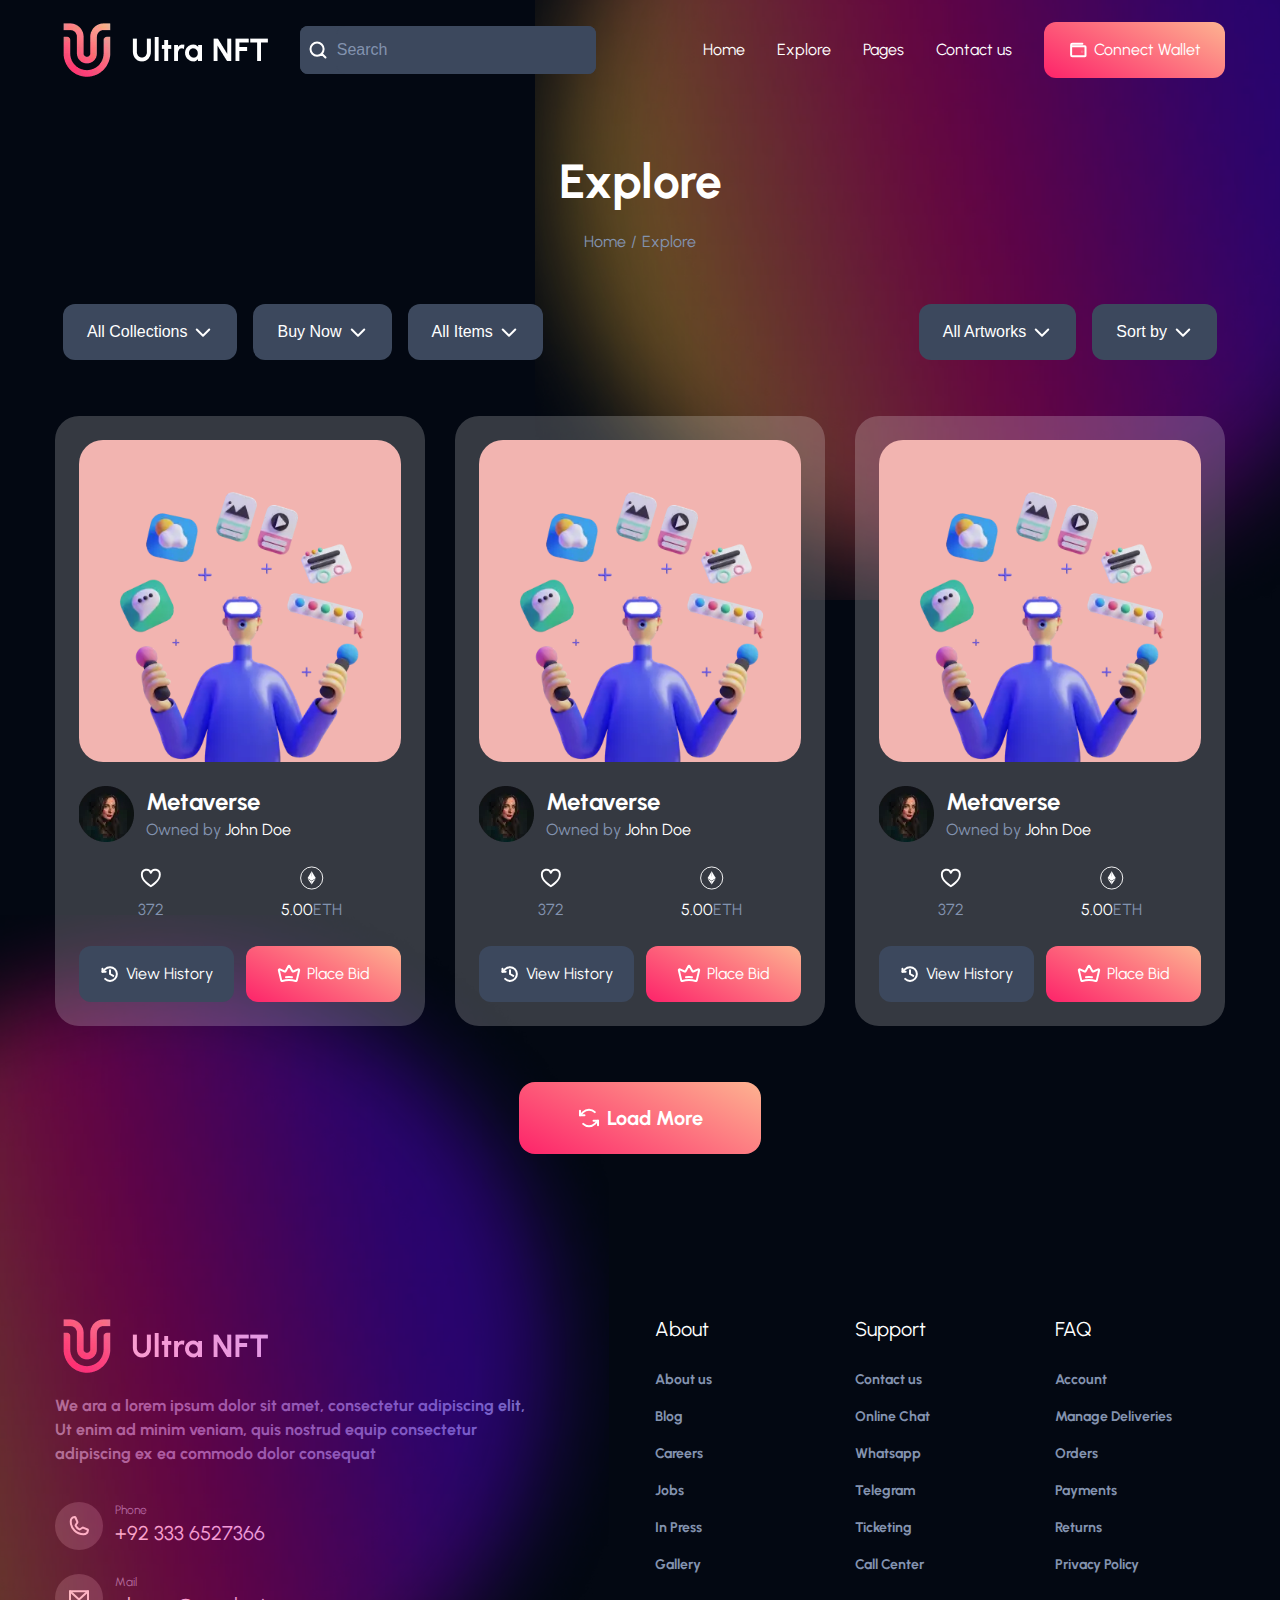
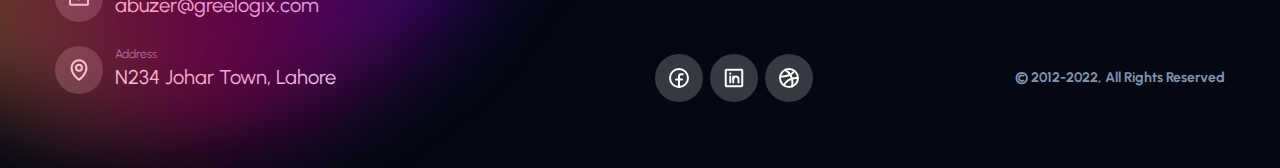
==== commit a2d0c1c9: "Add files via upload" ====
--- a/explore.html
+++ b/explore.html
@@ -33,15 +33,13 @@
             <div class="decor decor--first"></div>             <div class="decor decor--second"></div>          </div>-         <header class='header js-scroll slide-in-top'>+         <header class='header'>    <div class='container'>       <div class='header__body'>          <a href='index.html' class='header__logo'>             <picture><source srcset="img/logo.webp" type="image/webp"><img src="img/logo.png" alt=""></picture>          </a>-          <div class='header__burger'>-             <span></span>-          </div>+                    <div class='header__menu'>             <form action="#" class="header__form">                <button type="submit" class="header__form-button"><picture><source srcset="img/search.svg" type="image/webp"><img src="img/search.svg" alt=""></picture></button>@@ -65,11 +63,14 @@
                <a href="#" class="header__button header__link text"><picture><source srcset="img/wallet.svg" type="image/webp"><img src="img/wallet.svg" alt=""></picture>Connect Wallet</a>             </div>          </div>+         <div class='header__burger'>+            <span></span>+         </div>       </div>    </div> </header>          <main class="main">-            <section class="breadcrumps js-scroll">+            <section class="breadcrumps js-scroll fade-in">                <div class="container">                   <h1 class="breadcrumps__title">Explore</h1>                   <div class="breadcrumps__items">@@ -79,7 +80,7 @@
                   </div>                </div>             </section>-            <section class="filter">+            <section class="filter js-scroll slide-in-right">                <div class="container">                   <div class="filter__burger">                      <span></span>@@ -87,24 +88,24 @@
                   <div class="filter__items">                      <div class="filter__container" id="11">                         <div class="filter__item dropdown">-                           <button class="dropdown__button text" onclick="openTab(event, 'content1')" id="dropdown1">All Collections <picture><source srcset="img/arrowdown.svg" type="image/webp"><img src="img/arrowdown.svg" alt=""></picture></button>-                           <div class="dropdown__items" id="content1">+                           <button class="dropdown__button text">All Collections <picture><source srcset="img/arrowdown.svg" type="image/webp"><img src="img/arrowdown.svg" alt=""></picture></button>+                           <div class="dropdown__items">                               <a href="#" class="text">Collections 1</a>                               <a href="#" class="text">Collections 2</a>                               <a href="#" class="text">Collections 3</a>                             </div>                         </div>                         <div class="filter__item dropdown">-                           <button class="dropdown__button text" onclick="openTab(event, 'content2')" id="dropdown2">Buy Now <picture><source srcset="img/arrowdown.svg" type="image/webp"><img src="img/arrowdown.svg" alt=""></picture></button>-                           <div class="dropdown__items" id="content2">+                           <button class="dropdown__button text">Buy Now <picture><source srcset="img/arrowdown.svg" type="image/webp"><img src="img/arrowdown.svg" alt=""></picture></button>+                           <div class="dropdown__items">                               <a href="#" class="text">Buy Then</a>                               <a href="#" class="text">Buy All</a>                               <a href="#" class="text">Buy 1</a>                             </div>                         </div>                         <div class="filter__item dropdown">-                           <button class="dropdown__button text" onclick="openTab(event, 'content3')" id="dropdown3">All Items <picture><source srcset="img/arrowdown.svg" type="image/webp"><img src="img/arrowdown.svg" alt=""></picture></button>-                           <div class="dropdown__items" id="content3">+                           <button class="dropdown__button text">All Items <picture><source srcset="img/arrowdown.svg" type="image/webp"><img src="img/arrowdown.svg" alt=""></picture></button>+                           <div class="dropdown__items">                               <a href="#" class="text">Items 1</a>                               <a href="#" class="text">Items 2</a>                               <a href="#" class="text">Items 3</a>@@ -113,16 +114,16 @@
                      </div>                      <div class="filter__container">                         <div class="filter__item dropdown">-                           <button class="dropdown__button text" onclick="openTab(event, 'content4')" id="dropdown4">All Artworks <picture><source srcset="img/arrowdown.svg" type="image/webp"><img src="img/arrowdown.svg" alt=""></picture></button>-                           <div class="dropdown__items" id="content4">+                           <button class="dropdown__button text">All Artworks <picture><source srcset="img/arrowdown.svg" type="image/webp"><img src="img/arrowdown.svg" alt=""></picture></button>+                           <div class="dropdown__items">                               <a href="#" class="text">Artworks 1</a>                               <a href="#" class="text">Artworks 2</a>                               <a href="#" class="text">Artworks 3</a>                             </div>                         </div>                         <div class="filter__item dropdown">-                           <button class="dropdown__button text" onclick="openTab(event, 'content5')" id="dropdown5">Sort by <picture><source srcset="img/arrowdown.svg" type="image/webp"><img src="img/arrowdown.svg" alt=""></picture></button>-                           <div class="dropdown__items" id="content5">+                           <button class="dropdown__button text">Sort by <picture><source srcset="img/arrowdown.svg" type="image/webp"><img src="img/arrowdown.svg" alt=""></picture></button>+                           <div class="dropdown__items">                               <a href="#" class="text">Price</a>                               <a href="#" class="text">Recent</a>                               <a href="#" class="text">Views</a>@@ -135,59 +136,59 @@
             <section class="picks">                <div class="container">                   <div class="picks__items">-                     <div class="picks__item js-scroll">-                        <div class="picks__item-img">-                           <picture><source srcset="img/swiper-2.webp" type="image/webp"><img src="img/swiper-2.png" alt=""></picture>-                        </div>-                        <div class="picks__item-contact">-                           <picture><source srcset="img/swiper-contact.webp" type="image/webp"><img src="img/swiper-contact.png" alt=""></picture>-                           <div class="picks__item-content">-                              <h4 class="picks__item-title subtext">Metaverse</h4>-                              <p class="picks__item-text text">Owned by <span>John Doe</span></p>-                           </div>-                        </div>-                        <div class="picks__item-container">-                           <div class="picks__item-block">-                              <picture><source srcset="img/heart.svg" type="image/webp"><img src="img/heart.svg" alt=""></picture>-                              <p class="picks__item-text text">372</p>-                           </div>-                           <div class="picks__item-block">-                              <picture><source srcset="img/coin.svg" type="image/webp"><img src="img/coin.svg" alt=""></picture>-                              <p class="picks__item-text text"><span>5.00</span>ETH</p>-                           </div>-                        </div>-                        <div class="picks__item-elements">-                           <a href="#" class="picks__item-button picks__item-button--black picks__item-text text "><picture><source srcset="img/history.svg" type="image/webp"><img src="img/history.svg" alt=""></picture>View History</a>-                           <a href="#" class="picks__item-button picks__item-button--color picks__item-text text "><picture><source srcset="img/crown.svg" type="image/webp"><img src="img/crown.svg" alt=""></picture>Place Bid</a>-                        </div>-                     </div>-                     <div class="picks__item js-scroll">-                        <div class="picks__item-img">-                           <picture><source srcset="img/swiper-2.webp" type="image/webp"><img src="img/swiper-2.png" alt=""></picture>-                        </div>-                        <div class="picks__item-contact">-                           <picture><source srcset="img/swiper-contact.webp" type="image/webp"><img src="img/swiper-contact.png" alt=""></picture>-                           <div class="picks__item-content">-                              <h4 class="picks__item-title subtext">Metaverse</h4>-                              <p class="picks__item-text text">Owned by <span>John Doe</span></p>-                           </div>-                        </div>-                        <div class="picks__item-container">-                           <div class="picks__item-block">-                              <picture><source srcset="img/heart.svg" type="image/webp"><img src="img/heart.svg" alt=""></picture>-                              <p class="picks__item-text text">372</p>-                           </div>-                           <div class="picks__item-block">-                              <picture><source srcset="img/coin.svg" type="image/webp"><img src="img/coin.svg" alt=""></picture>-                              <p class="picks__item-text text"><span>5.00</span>ETH</p>-                           </div>-                        </div>-                        <div class="picks__item-elements">-                           <a href="#" class="picks__item-button picks__item-button--black picks__item-text text "><picture><source srcset="img/history.svg" type="image/webp"><img src="img/history.svg" alt=""></picture>View History</a>-                           <a href="#" class="picks__item-button picks__item-button--color picks__item-text text "><picture><source srcset="img/crown.svg" type="image/webp"><img src="img/crown.svg" alt=""></picture>Place Bid</a>-                        </div>-                     </div>-                     <div class="picks__item js-scroll">+                     <div class="picks__item js-scroll slide-in-bottom">+                        <div class="picks__item-img">+                           <picture><source srcset="img/swiper-2.webp" type="image/webp"><img src="img/swiper-2.png" alt=""></picture>+                        </div>+                        <div class="picks__item-contact">+                           <picture><source srcset="img/swiper-contact.webp" type="image/webp"><img src="img/swiper-contact.png" alt=""></picture>+                           <div class="picks__item-content">+                              <h4 class="picks__item-title subtext">Metaverse</h4>+                              <p class="picks__item-text text">Owned by <span>John Doe</span></p>+                           </div>+                        </div>+                        <div class="picks__item-container">+                           <div class="picks__item-block">+                              <picture><source srcset="img/heart.svg" type="image/webp"><img src="img/heart.svg" alt=""></picture>+                              <p class="picks__item-text text">372</p>+                           </div>+                           <div class="picks__item-block">+                              <picture><source srcset="img/coin.svg" type="image/webp"><img src="img/coin.svg" alt=""></picture>+                              <p class="picks__item-text text"><span>5.00</span>ETH</p>+                           </div>+                        </div>+                        <div class="picks__item-elements">+                           <a href="#" class="picks__item-button picks__item-button--black picks__item-text text "><picture><source srcset="img/history.svg" type="image/webp"><img src="img/history.svg" alt=""></picture>View History</a>+                           <a href="#" class="picks__item-button picks__item-button--color picks__item-text text "><picture><source srcset="img/crown.svg" type="image/webp"><img src="img/crown.svg" alt=""></picture>Place Bid</a>+                        </div>+                     </div>+                     <div class="picks__item js-scroll slide-in-bottom">+                        <div class="picks__item-img">+                           <picture><source srcset="img/swiper-2.webp" type="image/webp"><img src="img/swiper-2.png" alt=""></picture>+                        </div>+                        <div class="picks__item-contact">+                           <picture><source srcset="img/swiper-contact.webp" type="image/webp"><img src="img/swiper-contact.png" alt=""></picture>+                           <div class="picks__item-content">+                              <h4 class="picks__item-title subtext">Metaverse</h4>+                              <p class="picks__item-text text">Owned by <span>John Doe</span></p>+                           </div>+                        </div>+                        <div class="picks__item-container">+                           <div class="picks__item-block">+                              <picture><source srcset="img/heart.svg" type="image/webp"><img src="img/heart.svg" alt=""></picture>+                              <p class="picks__item-text text">372</p>+                           </div>+                           <div class="picks__item-block">+                              <picture><source srcset="img/coin.svg" type="image/webp"><img src="img/coin.svg" alt=""></picture>+                              <p class="picks__item-text text"><span>5.00</span>ETH</p>+                           </div>+                        </div>+                        <div class="picks__item-elements">+                           <a href="#" class="picks__item-button picks__item-button--black picks__item-text text "><picture><source srcset="img/history.svg" type="image/webp"><img src="img/history.svg" alt=""></picture>View History</a>+                           <a href="#" class="picks__item-button picks__item-button--color picks__item-text text "><picture><source srcset="img/crown.svg" type="image/webp"><img src="img/crown.svg" alt=""></picture>Place Bid</a>+                        </div>+                     </div>+                     <div class="picks__item js-scroll slide-in-bottom">                         <div class="picks__item-img">                            <picture><source srcset="img/swiper-2.webp" type="image/webp"><img src="img/swiper-2.png" alt=""></picture>                         </div>@@ -213,137 +214,137 @@
                            <a href="#" class="picks__item-button picks__item-button--color picks__item-text text"><picture><source srcset="img/crown.svg" type="image/webp"><img src="img/crown.svg" alt=""></picture>Place Bid</a>                         </div>                      </div>-                     <div class="picks__item js-scroll">-                        <div class="picks__item-img">-                           <picture><source srcset="img/swiper-2.webp" type="image/webp"><img src="img/swiper-2.png" alt=""></picture>-                        </div>-                        <div class="picks__item-contact">-                           <picture><source srcset="img/swiper-contact.webp" type="image/webp"><img src="img/swiper-contact.png" alt=""></picture>-                           <div class="picks__item-content">-                              <h4 class="picks__item-title subtext">Metaverse</h4>-                              <p class="picks__item-text text">Owned by <span>John Doe</span></p>-                           </div>-                        </div>-                        <div class="picks__item-container">-                           <div class="picks__item-block">-                              <picture><source srcset="img/heart.svg" type="image/webp"><img src="img/heart.svg" alt=""></picture>-                              <p class="picks__item-text text">372</p>-                           </div>-                           <div class="picks__item-block">-                              <picture><source srcset="img/coin.svg" type="image/webp"><img src="img/coin.svg" alt=""></picture>-                              <p class="picks__item-text text"><span>5.00</span>ETH</p>-                           </div>-                        </div>-                        <div class="picks__item-elements">-                           <a href="#" class="picks__item-button picks__item-button--black picks__item-text text "><picture><source srcset="img/history.svg" type="image/webp"><img src="img/history.svg" alt=""></picture>View History</a>-                           <a href="#" class="picks__item-button picks__item-button--color picks__item-text text "><picture><source srcset="img/crown.svg" type="image/webp"><img src="img/crown.svg" alt=""></picture>Place Bid</a>-                        </div>-                     </div>-                     <div class="picks__item js-scroll">-                        <div class="picks__item-img">-                           <picture><source srcset="img/swiper-2.webp" type="image/webp"><img src="img/swiper-2.png" alt=""></picture>-                        </div>-                        <div class="picks__item-contact">-                           <picture><source srcset="img/swiper-contact.webp" type="image/webp"><img src="img/swiper-contact.png" alt=""></picture>-                           <div class="picks__item-content">-                              <h4 class="picks__item-title subtext">Metaverse</h4>-                              <p class="picks__item-text text">Owned by <span>John Doe</span></p>-                           </div>-                        </div>-                        <div class="picks__item-container">-                           <div class="picks__item-block">-                              <picture><source srcset="img/heart.svg" type="image/webp"><img src="img/heart.svg" alt=""></picture>-                              <p class="picks__item-text text">372</p>-                           </div>-                           <div class="picks__item-block">-                              <picture><source srcset="img/coin.svg" type="image/webp"><img src="img/coin.svg" alt=""></picture>-                              <p class="picks__item-text text"><span>5.00</span>ETH</p>-                           </div>-                        </div>-                        <div class="picks__item-elements">-                           <a href="#" class="picks__item-button picks__item-button--black picks__item-text text "><picture><source srcset="img/history.svg" type="image/webp"><img src="img/history.svg" alt=""></picture>View History</a>-                           <a href="#" class="picks__item-button picks__item-button--color picks__item-text text "><picture><source srcset="img/crown.svg" type="image/webp"><img src="img/crown.svg" alt=""></picture>Place Bid</a>-                        </div>-                     </div>-                     <div class="picks__item js-scroll">-                        <div class="picks__item-img">-                           <picture><source srcset="img/swiper-2.webp" type="image/webp"><img src="img/swiper-2.png" alt=""></picture>-                        </div>-                        <div class="picks__item-contact">-                           <picture><source srcset="img/swiper-contact.webp" type="image/webp"><img src="img/swiper-contact.png" alt=""></picture>-                           <div class="picks__item-content">-                              <h4 class="picks__item-title subtext">Metaverse</h4>-                              <p class="picks__item-text text">Owned by <span>John Doe</span></p>-                           </div>-                        </div>-                        <div class="picks__item-container">-                           <div class="picks__item-block">-                              <picture><source srcset="img/heart.svg" type="image/webp"><img src="img/heart.svg" alt=""></picture>-                              <p class="picks__item-text text">372</p>-                           </div>-                           <div class="picks__item-block">-                              <picture><source srcset="img/coin.svg" type="image/webp"><img src="img/coin.svg" alt=""></picture>-                              <p class="picks__item-text text"><span>5.00</span>ETH</p>-                           </div>-                        </div>-                        <div class="picks__item-elements">-                           <a href="#" class="picks__item-button picks__item-button--black picks__item-text text "><picture><source srcset="img/history.svg" type="image/webp"><img src="img/history.svg" alt=""></picture>View History</a>-                           <a href="#" class="picks__item-button picks__item-button--color picks__item-text text "><picture><source srcset="img/crown.svg" type="image/webp"><img src="img/crown.svg" alt=""></picture>Place Bid</a>-                        </div>-                     </div>-                     <div class="picks__item js-scroll">-                        <div class="picks__item-img">-                           <picture><source srcset="img/swiper-2.webp" type="image/webp"><img src="img/swiper-2.png" alt=""></picture>-                        </div>-                        <div class="picks__item-contact">-                           <picture><source srcset="img/swiper-contact.webp" type="image/webp"><img src="img/swiper-contact.png" alt=""></picture>-                           <div class="picks__item-content">-                              <h4 class="picks__item-title subtext">Metaverse</h4>-                              <p class="picks__item-text text">Owned by <span>John Doe</span></p>-                           </div>-                        </div>-                        <div class="picks__item-container">-                           <div class="picks__item-block">-                              <picture><source srcset="img/heart.svg" type="image/webp"><img src="img/heart.svg" alt=""></picture>-                              <p class="picks__item-text text">372</p>-                           </div>-                           <div class="picks__item-block">-                              <picture><source srcset="img/coin.svg" type="image/webp"><img src="img/coin.svg" alt=""></picture>-                              <p class="picks__item-text text"><span>5.00</span>ETH</p>-                           </div>-                        </div>-                        <div class="picks__item-elements">-                           <a href="#" class="picks__item-button picks__item-button--black picks__item-text text "><picture><source srcset="img/history.svg" type="image/webp"><img src="img/history.svg" alt=""></picture>View History</a>-                           <a href="#" class="picks__item-button picks__item-button--color picks__item-text text "><picture><source srcset="img/crown.svg" type="image/webp"><img src="img/crown.svg" alt=""></picture>Place Bid</a>-                        </div>-                     </div>-                     <div class="picks__item js-scroll">-                        <div class="picks__item-img">-                           <picture><source srcset="img/swiper-2.webp" type="image/webp"><img src="img/swiper-2.png" alt=""></picture>-                        </div>-                        <div class="picks__item-contact">-                           <picture><source srcset="img/swiper-contact.webp" type="image/webp"><img src="img/swiper-contact.png" alt=""></picture>-                           <div class="picks__item-content">-                              <h4 class="picks__item-title subtext">Metaverse</h4>-                              <p class="picks__item-text text">Owned by <span>John Doe</span></p>-                           </div>-                        </div>-                        <div class="picks__item-container">-                           <div class="picks__item-block">-                              <picture><source srcset="img/heart.svg" type="image/webp"><img src="img/heart.svg" alt=""></picture>-                              <p class="picks__item-text text">372</p>-                           </div>-                           <div class="picks__item-block">-                              <picture><source srcset="img/coin.svg" type="image/webp"><img src="img/coin.svg" alt=""></picture>-                              <p class="picks__item-text text"><span>5.00</span>ETH</p>-                           </div>-                        </div>-                        <div class="picks__item-elements">-                           <a href="#" class="picks__item-button picks__item-button--black picks__item-text text "><picture><source srcset="img/history.svg" type="image/webp"><img src="img/history.svg" alt=""></picture>View History</a>-                           <a href="#" class="picks__item-button picks__item-button--color picks__item-text text "><picture><source srcset="img/crown.svg" type="image/webp"><img src="img/crown.svg" alt=""></picture>Place Bid</a>-                        </div>-                     </div>-                     <div class="picks__item js-scroll">+                     <div class="picks__item js-scroll slide-in-bottom">+                        <div class="picks__item-img">+                           <picture><source srcset="img/swiper-2.webp" type="image/webp"><img src="img/swiper-2.png" alt=""></picture>+                        </div>+                        <div class="picks__item-contact">+                           <picture><source srcset="img/swiper-contact.webp" type="image/webp"><img src="img/swiper-contact.png" alt=""></picture>+                           <div class="picks__item-content">+                              <h4 class="picks__item-title subtext">Metaverse</h4>+                              <p class="picks__item-text text">Owned by <span>John Doe</span></p>+                           </div>+                        </div>+                        <div class="picks__item-container">+                           <div class="picks__item-block">+                              <picture><source srcset="img/heart.svg" type="image/webp"><img src="img/heart.svg" alt=""></picture>+                              <p class="picks__item-text text">372</p>+                           </div>+                           <div class="picks__item-block">+                              <picture><source srcset="img/coin.svg" type="image/webp"><img src="img/coin.svg" alt=""></picture>+                              <p class="picks__item-text text"><span>5.00</span>ETH</p>+                           </div>+                        </div>+                        <div class="picks__item-elements">+                           <a href="#" class="picks__item-button picks__item-button--black picks__item-text text "><picture><source srcset="img/history.svg" type="image/webp"><img src="img/history.svg" alt=""></picture>View History</a>+                           <a href="#" class="picks__item-button picks__item-button--color picks__item-text text "><picture><source srcset="img/crown.svg" type="image/webp"><img src="img/crown.svg" alt=""></picture>Place Bid</a>+                        </div>+                     </div>+                     <div class="picks__item js-scroll slide-in-bottom">+                        <div class="picks__item-img">+                           <picture><source srcset="img/swiper-2.webp" type="image/webp"><img src="img/swiper-2.png" alt=""></picture>+                        </div>+                        <div class="picks__item-contact">+                           <picture><source srcset="img/swiper-contact.webp" type="image/webp"><img src="img/swiper-contact.png" alt=""></picture>+                           <div class="picks__item-content">+                              <h4 class="picks__item-title subtext">Metaverse</h4>+                              <p class="picks__item-text text">Owned by <span>John Doe</span></p>+                           </div>+                        </div>+                        <div class="picks__item-container">+                           <div class="picks__item-block">+                              <picture><source srcset="img/heart.svg" type="image/webp"><img src="img/heart.svg" alt=""></picture>+                              <p class="picks__item-text text">372</p>+                           </div>+                           <div class="picks__item-block">+                              <picture><source srcset="img/coin.svg" type="image/webp"><img src="img/coin.svg" alt=""></picture>+                              <p class="picks__item-text text"><span>5.00</span>ETH</p>+                           </div>+                        </div>+                        <div class="picks__item-elements">+                           <a href="#" class="picks__item-button picks__item-button--black picks__item-text text "><picture><source srcset="img/history.svg" type="image/webp"><img src="img/history.svg" alt=""></picture>View History</a>+                           <a href="#" class="picks__item-button picks__item-button--color picks__item-text text "><picture><source srcset="img/crown.svg" type="image/webp"><img src="img/crown.svg" alt=""></picture>Place Bid</a>+                        </div>+                     </div>+                     <div class="picks__item js-scroll slide-in-bottom">+                        <div class="picks__item-img">+                           <picture><source srcset="img/swiper-2.webp" type="image/webp"><img src="img/swiper-2.png" alt=""></picture>+                        </div>+                        <div class="picks__item-contact">+                           <picture><source srcset="img/swiper-contact.webp" type="image/webp"><img src="img/swiper-contact.png" alt=""></picture>+                           <div class="picks__item-content">+                              <h4 class="picks__item-title subtext">Metaverse</h4>+                              <p class="picks__item-text text">Owned by <span>John Doe</span></p>+                           </div>+                        </div>+                        <div class="picks__item-container">+                           <div class="picks__item-block">+                              <picture><source srcset="img/heart.svg" type="image/webp"><img src="img/heart.svg" alt=""></picture>+                              <p class="picks__item-text text">372</p>+                           </div>+                           <div class="picks__item-block">+                              <picture><source srcset="img/coin.svg" type="image/webp"><img src="img/coin.svg" alt=""></picture>+                              <p class="picks__item-text text"><span>5.00</span>ETH</p>+                           </div>+                        </div>+                        <div class="picks__item-elements">+                           <a href="#" class="picks__item-button picks__item-button--black picks__item-text text "><picture><source srcset="img/history.svg" type="image/webp"><img src="img/history.svg" alt=""></picture>View History</a>+                           <a href="#" class="picks__item-button picks__item-button--color picks__item-text text "><picture><source srcset="img/crown.svg" type="image/webp"><img src="img/crown.svg" alt=""></picture>Place Bid</a>+                        </div>+                     </div>+                     <div class="picks__item js-scroll slide-in-bottom">+                        <div class="picks__item-img">+                           <picture><source srcset="img/swiper-2.webp" type="image/webp"><img src="img/swiper-2.png" alt=""></picture>+                        </div>+                        <div class="picks__item-contact">+                           <picture><source srcset="img/swiper-contact.webp" type="image/webp"><img src="img/swiper-contact.png" alt=""></picture>+                           <div class="picks__item-content">+                              <h4 class="picks__item-title subtext">Metaverse</h4>+                              <p class="picks__item-text text">Owned by <span>John Doe</span></p>+                           </div>+                        </div>+                        <div class="picks__item-container">+                           <div class="picks__item-block">+                              <picture><source srcset="img/heart.svg" type="image/webp"><img src="img/heart.svg" alt=""></picture>+                              <p class="picks__item-text text">372</p>+                           </div>+                           <div class="picks__item-block">+                              <picture><source srcset="img/coin.svg" type="image/webp"><img src="img/coin.svg" alt=""></picture>+                              <p class="picks__item-text text"><span>5.00</span>ETH</p>+                           </div>+                        </div>+                        <div class="picks__item-elements">+                           <a href="#" class="picks__item-button picks__item-button--black picks__item-text text "><picture><source srcset="img/history.svg" type="image/webp"><img src="img/history.svg" alt=""></picture>View History</a>+                           <a href="#" class="picks__item-button picks__item-button--color picks__item-text text "><picture><source srcset="img/crown.svg" type="image/webp"><img src="img/crown.svg" alt=""></picture>Place Bid</a>+                        </div>+                     </div>+                     <div class="picks__item js-scroll slide-in-bottom">+                        <div class="picks__item-img">+                           <picture><source srcset="img/swiper-2.webp" type="image/webp"><img src="img/swiper-2.png" alt=""></picture>+                        </div>+                        <div class="picks__item-contact">+                           <picture><source srcset="img/swiper-contact.webp" type="image/webp"><img src="img/swiper-contact.png" alt=""></picture>+                           <div class="picks__item-content">+                              <h4 class="picks__item-title subtext">Metaverse</h4>+                              <p class="picks__item-text text">Owned by <span>John Doe</span></p>+                           </div>+                        </div>+                        <div class="picks__item-container">+                           <div class="picks__item-block">+                              <picture><source srcset="img/heart.svg" type="image/webp"><img src="img/heart.svg" alt=""></picture>+                              <p class="picks__item-text text">372</p>+                           </div>+                           <div class="picks__item-block">+                              <picture><source srcset="img/coin.svg" type="image/webp"><img src="img/coin.svg" alt=""></picture>+                              <p class="picks__item-text text"><span>5.00</span>ETH</p>+                           </div>+                        </div>+                        <div class="picks__item-elements">+                           <a href="#" class="picks__item-button picks__item-button--black picks__item-text text "><picture><source srcset="img/history.svg" type="image/webp"><img src="img/history.svg" alt=""></picture>View History</a>+                           <a href="#" class="picks__item-button picks__item-button--color picks__item-text text "><picture><source srcset="img/crown.svg" type="image/webp"><img src="img/crown.svg" alt=""></picture>Place Bid</a>+                        </div>+                     </div>+                     <div class="picks__item js-scroll slide-in-bottom">                         <div class="picks__item-img">                            <picture><source srcset="img/swiper-2.webp" type="image/webp"><img src="img/swiper-2.png" alt=""></picture>                         </div>@@ -378,9 +379,9 @@
    <div class="container">       <div class="footer__body">          <div class="footer__container">-            <picture><source srcset="img/logo.webp" type="image/webp"><img src="img/logo.png" class=" js-scroll" alt=""></picture>-            <p class="footer__text js-scroll footer__text--big">We ara a lorem ipsum dolor sit amet, consectetur adipiscing elit, Ut enim ad minim veniam, quis nostrud equip consectetur adipiscing ex ea commodo dolor consequat</p>-            <div class="footer__contact js-scroll">+            <picture><source srcset="img/logo.webp" type="image/webp"><img src="img/logo.png" class="js-scroll slide-in-left" alt=""></picture>+            <p class="footer__text js-scroll slide-in-left footer__text--big">We ara a lorem ipsum dolor sit amet, consectetur adipiscing elit, Ut enim ad minim veniam, quis nostrud equip consectetur adipiscing ex ea commodo dolor consequat</p>+            <div class="footer__contact js-scroll slide-in-left">                <div class="footer__item">                   <div class="footer__item-img footer__img">                      <picture><source srcset="img/phone.svg" type="image/webp"><img src="img/phone.svg" alt=""></picture>@@ -412,7 +413,7 @@
          </div>          <div class="footer__info">             <div class="footer__menu">-               <ul class="footer__list js-scroll">+               <ul class="footer__list js-scroll slide-in-right">                   <h2 class="footer__title">About</h2>                   <li><a href="#" class="footer__text">About us</a></li>                   <li><a href="#" class="footer__text">Blog</a></li>@@ -421,7 +422,7 @@
                   <li><a href="#" class="footer__text">In Press</a></li>                   <li><a href="#" class="footer__text">Gallery</a></li>                </ul>-               <ul class="footer__list js-scroll">+               <ul class="footer__list js-scroll slide-in-right">                   <h2 class="footer__title">Support</h2>                   <li><a href="#" class="footer__text">Contact us</a></li>                   <li><a href="#" class="footer__text">Online Chat</a></li>@@ -430,7 +431,7 @@
                   <li><a href="#" class="footer__text">Ticketing</a></li>                   <li><a href="#" class="footer__text">Call Center</a></li>                </ul>-               <ul class="footer__list js-scroll">+               <ul class="footer__list js-scroll slide-in-right">                   <h2 class="footer__title">FAQ</h2>                   <li><a href="#" class="footer__text">Account</a></li>                   <li><a href="#" class="footer__text">Manage Deliveries</a></li>@@ -440,7 +441,7 @@
                   <li><a href="#" class="footer__text">Privacy Policy</a></li>                </ul>             </div>-            <div class="footer__items js-scroll">+            <div class="footer__items js-scroll slide-in-right">                <div class="footer__icons">                   <a href="#" class="footer__img">                      <picture><source srcset="img/facebook.svg" type="image/webp"><img src="img/facebook.svg" alt=""></picture>--- a/css/style.min.css
+++ b/css/style.min.css
@@ -1 +1 @@
-.header{padding:18px 0;z-index:99}.fixed__nav{position:fixed;background:#030812;left:0;top:0;right:0;z-index:999}.header__link{font-weight:700;font-style:normal;color:#fff!important}.header__body{-webkit-transition:.4s ease 0s;-o-transition:.4s ease 0s;transition:.4s ease 0s;display:-webkit-box;display:-ms-flexbox;display:flex;-webkit-box-pack:justify;-ms-flex-pack:justify;justify-content:space-between;-webkit-box-align:center;-ms-flex-align:center;align-items:center;position:relative}.header__menu{display:-webkit-box;display:-ms-flexbox;display:flex;-webkit-box-pack:justify;-ms-flex-pack:justify;justify-content:space-between;-webkit-box-align:center;-ms-flex-align:center;align-items:center;width:100%;margin-left:30px}.header__form{display:-webkit-box;display:-ms-flexbox;display:flex;-webkit-box-pack:justify;-ms-flex-pack:justify;justify-content:space-between;-webkit-box-align:center;-ms-flex-align:center;align-items:center;width:296px;height:48px;background:#3c485d;border-radius:8px}.header__form-button{width:42px;height:99%;background:inherit;border:none;border-radius:8px;cursor:pointer}.header__form-button img{width:20px;height:20px}.header__form-input{width:100%;height:99%;background:inherit;border:none;border-radius:8px;font-weight:400;font-style:normal;color:#8393af}.header__form-input::-webkit-input-placeholder{color:#8393af}.header__form-input::-moz-placeholder{color:#8393af}.header__form-input:-ms-input-placeholder{color:#8393af}.header__form-input::-ms-input-placeholder{color:#8393af}.header__form-input::placeholder{color:#8393af}.header__container{display:-webkit-box;display:-ms-flexbox;display:flex;-webkit-box-align:center;-ms-flex-align:center;align-items:center}.header__list{display:-webkit-box;display:-ms-flexbox;display:flex;margin-right:16px}.header__list .header__link{padding:0 16px}.header__button{display:-webkit-box;display:-ms-flexbox;display:flex;padding:16px 24px;background:-o-linear-gradient(242.33deg,#fdae8f 3.43%,#fd1c68 104.7%);background:linear-gradient(207.67deg,#fdae8f 3.43%,#fd1c68 104.7%);border-radius:12px}.header__button img{width:20px;height:20px;margin-right:6px}.start{padding:80px 0 0}.start__body{display:-webkit-box;display:-ms-flexbox;display:flex;-webkit-box-pack:justify;-ms-flex-pack:justify;justify-content:space-between;-webkit-box-align:center;-ms-flex-align:center;align-items:center;gap:55px}.start__container{max-width:470px;z-index:99}.start__title{font-weight:700;font-style:normal;font-size:48px;line-height:1.33;color:#fff}.start__title span{background:-o-linear-gradient(242.33deg,#fdae8f 3.43%,#fd1c68 104.7%);background:linear-gradient(207.67deg,#fdae8f 3.43%,#fd1c68 104.7%);-webkit-background-clip:text;-webkit-text-fill-color:transparent}.start__button.button--color:hover img{-webkit-transform:translate(3px,-5px);-ms-transform:translate(3px,-5px);transform:translate(3px,-5px)}.start__text{font-weight:400;font-style:normal;margin:40px 0}.start__content{display:-webkit-box;display:-ms-flexbox;display:flex;-webkit-box-pack:justify;-ms-flex-pack:justify;justify-content:space-between}.start__button{margin:0}.start__img{width:100%}.start__img img{width:100%}.work__items{display:-webkit-box;display:-ms-flexbox;display:flex;-webkit-box-pack:center;-ms-flex-pack:center;justify-content:center;-webkit-box-align:center;-ms-flex-align:center;align-items:center;gap:30px;-ms-flex-wrap:wrap;flex-wrap:wrap;margin-top:56px}.work__item{max-width:270px;z-index:99;text-align:center}.work__item:nth-child(2) .work__item-img{background:-o-linear-gradient(26.12deg,#739eec 29.38%,#ff8c9f 86.63%);background:linear-gradient(63.88deg,#739eec 29.38%,#ff8c9f 86.63%)}.work__item:nth-child(3) .work__item-img{background:-o-linear-gradient(23.73deg,#fe6f2d -10.45%,#fdce38 76.78%);background:linear-gradient(66.27deg,#fe6f2d -10.45%,#fdce38 76.78%)}.work__item:last-child .work__item-img{background:-o-linear-gradient(316.52deg,#2ea3f2 -3.48%,#a651fb 130.9%);background:linear-gradient(133.48deg,#2ea3f2 -3.48%,#a651fb 130.9%)}.work__item-img{width:80px;height:80px;border-radius:50%;display:-webkit-box;display:-ms-flexbox;display:flex;-webkit-box-pack:center;-ms-flex-pack:center;justify-content:center;-webkit-box-align:center;-ms-flex-align:center;align-items:center;margin:0 auto 24px;background:-o-linear-gradient(242.33deg,#23d3a4 3.43%,#5b49cf 104.7%);background:linear-gradient(207.67deg,#23d3a4 3.43%,#5b49cf 104.7%)}.work__item-title{margin-bottom:4px}.work__item-text{color:#fff}.auction{height:100%}.auction__button.button--color:hover img{-webkit-transform:translate(3px,-5px);-ms-transform:translate(3px,-5px);transform:translate(3px,-5px)}.auction__container{display:-webkit-box;display:-ms-flexbox;display:flex;-webkit-box-pack:justify;-ms-flex-pack:justify;justify-content:space-between;-webkit-box-align:center;-ms-flex-align:center;align-items:center}.auction__swiper{margin-top:64px}.swiper-pagination{position:unset!important;margin-top:44px;display:-webkit-box;display:-ms-flexbox;display:flex;-webkit-box-align:center;-ms-flex-align:center;align-items:center;-webkit-box-pack:center;-ms-flex-pack:center;justify-content:center;height:24px}.swiper-pagination-bullet{width:12px!important;height:12px!important;border:2px solid #fff;opacity:1!important;-webkit-transition:-webkit-transform .4s ease 0s;transition:-webkit-transform .4s ease 0s;-o-transition:transform .4s ease 0s;transition:transform .4s ease 0s;transition:transform .4s ease 0s,-webkit-transform .4s ease 0s}.swiper-pagination-bullet-active{-webkit-transform:scale(1.6);-ms-transform:scale(1.6);transform:scale(1.6);background:#fff!important}.slide{background:rgba(255,255,255,.2);border-radius:24px;padding:24px;z-index:99}.slide:nth-child(2) .slide__img{background:#f2b4b0}.slide:nth-child(3) .slide__img{background:#f6fde2}.slide:nth-child(4) .slide__img{background:#feece5}.slide__contact{display:-webkit-box;display:-ms-flexbox;display:flex}.slide__contact-info{margin-left:12px}.slide__text span{color:#fff}.slide__img{background:#e2f3fe;border-radius:24px;margin-bottom:24px}.slide__img img{width:100%;height:100%}.slide__items{display:-webkit-box;display:-ms-flexbox;display:flex;-ms-flex-pack:distribute;justify-content:space-around;-webkit-box-align:center;-ms-flex-align:center;align-items:center;-ms-flex-wrap:wrap;flex-wrap:wrap;width:100%;margin:24px 0}.slide__item{text-align:center}.slide__item img{width:24px;height:24px;margin-bottom:8px}.slide__content{display:-webkit-box;display:-ms-flexbox;display:flex;gap:16px}.slide__content .auction__button{width:100%;padding:16px 0;display:-webkit-box;display:-ms-flexbox;display:flex;-webkit-box-pack:center;-ms-flex-pack:center;justify-content:center;-webkit-box-flex:0;-ms-flex:0 1 60%;flex:0 1 60%}.slide__time{padding:16px 0;width:100%;-webkit-box-flex:0;-ms-flex:0 1 40%;flex:0 1 40%;display:-webkit-box;display:-ms-flexbox;display:flex;-webkit-box-align:center;-ms-flex-align:center;align-items:center;-webkit-box-pack:center;-ms-flex-pack:center;justify-content:center;background:#3c485d;border-radius:12px;gap:6px}.collection__container{display:-webkit-box;display:-ms-flexbox;display:flex;-webkit-box-pack:justify;-ms-flex-pack:justify;justify-content:space-between;-webkit-box-align:center;-ms-flex-align:center;align-items:center}.collection__button.button--color:hover img{-webkit-transform:translate(3px,-5px);-ms-transform:translate(3px,-5px);transform:translate(3px,-5px)}.collection__items{display:-webkit-box;display:-ms-flexbox;display:flex;-webkit-box-pack:center;-ms-flex-pack:center;justify-content:center;gap:30px;margin-top:56px}.collection__item{background:rgba(255,255,255,.2);-webkit-backdrop-filter:blur(40px);backdrop-filter:blur(40px);border-radius:24px;padding:24px;z-index:99}.collection__item-img{display:grid;grid-template-columns:repeat(2,1fr);grid-template-rows:repeat(2,1fr);grid-column-gap:12px;grid-row-gap:12px}.collection__item-img img{width:100%;height:100%}.collection__item-body{display:-webkit-box;display:-ms-flexbox;display:flex;-webkit-box-pack:justify;-ms-flex-pack:justify;justify-content:space-between;-webkit-box-align:center;-ms-flex-align:center;align-items:center;margin-top:24px}.collection__item-contact{display:-webkit-box;display:-ms-flexbox;display:flex}.collection__item-content{margin-left:12px}.collection__item-text span{color:#fff}.collection__rate img{max-width:24px;width:24px;height:24px}.sellers__items{display:-webkit-box;display:-ms-flexbox;display:flex;-webkit-box-pack:center;-ms-flex-pack:center;justify-content:center;-webkit-box-align:center;-ms-flex-align:center;align-items:center;-ms-flex-wrap:wrap;flex-wrap:wrap;gap:30px;margin-top:56px}.sellers__item{background:rgba(255,255,255,.2);-webkit-backdrop-filter:blur(40px);backdrop-filter:blur(40px);border-radius:24px;padding:16px;display:-webkit-box;display:-ms-flexbox;display:flex;-webkit-box-align:center;-ms-flex-align:center;align-items:center;z-index:99;max-width:270px}.sellers__item-content{margin-left:16px}.picks__items{display:grid;grid-template-columns:repeat(auto-fill,minmax(300px,1fr));grid-column-gap:30px;grid-row-gap:30px;margin:56px 0}.picks__item{background:rgba(255,255,255,.2);border-radius:24px;padding:24px;z-index:99;display:none}.picks__item:first-child,.picks__item:nth-child(2),.picks__item:nth-child(3){display:block}.picks__item-img{background:#f2b4b0;border-radius:24px}.picks__item-img img{width:100%;height:100%}.picks__item-contact{display:-webkit-box;display:-ms-flexbox;display:flex;margin-top:24px}.picks__item-content{margin-left:12px}.picks__item-text span{color:#fff!important}.picks__item-container{display:-webkit-box;display:-ms-flexbox;display:flex;-webkit-box-align:center;-ms-flex-align:center;align-items:center;-ms-flex-pack:distribute;justify-content:space-around;margin:24px 0}.picks__item-block{text-align:center}.picks__item-block img{width:24px;height:24px;margin-bottom:8px}.picks__item-elements{display:-webkit-box;display:-ms-flexbox;display:flex;-webkit-box-pack:center;-ms-flex-pack:center;justify-content:center;gap:16px}.picks__item-button{width:100%;display:-webkit-box;display:-ms-flexbox;display:flex;-webkit-box-align:center;-ms-flex-align:center;align-items:center;-webkit-box-pack:center;-ms-flex-pack:center;justify-content:center;gap:6px;border-radius:12px;height:56px;color:#fff!important}.picks__item-button--black{background:#3c485d}.picks__item-button--color{background:-o-linear-gradient(242.33deg,#fdae8f 3.43%,#fd1c68 104.7%);background:linear-gradient(207.67deg,#fdae8f 3.43%,#fd1c68 104.7%)}.picks__button{width:242px;height:72px;-webkit-box-pack:center;-ms-flex-pack:center;justify-content:center;margin:0 auto;padding:0;cursor:pointer}.picks__button:hover img{-webkit-transform:rotate(180deg);-ms-transform:rotate(180deg);transform:rotate(180deg)}.breadcrumps{margin:50px 0 50px}.breadcrumps__title{font-weight:700;font-style:normal;font-size:48px;line-height:1.33;text-align:center;color:#fff}.breadcrumps__items{margin-top:16px;display:-webkit-box;display:-ms-flexbox;display:flex;-webkit-box-align:center;-ms-flex-align:center;align-items:center;-webkit-box-pack:center;-ms-flex-pack:center;justify-content:center}.breadcrumps__item{padding:0 5px}.breadcrumps__text--active{color:#fff}.filter{height:56px;margin:0 0 50px}.filter__items{display:-webkit-box;display:-ms-flexbox;display:flex;-webkit-box-pack:justify;-ms-flex-pack:justify;justify-content:space-between;-webkit-box-align:center;-ms-flex-align:center;align-items:center}.filter__container{display:-webkit-box;display:-ms-flexbox;display:flex}.filter__item{margin:0 8px}.dropdown{position:relative;display:inline-block}.dropdown__button{display:-webkit-box;display:-ms-flexbox;display:flex;-webkit-box-align:center;-ms-flex-align:center;align-items:center;background:#3c485d;border-radius:12px;padding:16px 24px;border:none;color:#fff!important;-webkit-transition:all .4s ease 0s;-o-transition:all .4s ease 0s;transition:all .4s ease 0s;font-weight:700;font-style:normal;z-index:99}.dropdown__button.active{border-radius:12px 12px 0 0}.dropdown__button img{width:20px;height:20px;margin-left:6px}.dropdown__items{display:none;-webkit-box-orient:vertical;-webkit-box-direction:normal;-ms-flex-direction:column;flex-direction:column;overflow:auto;position:absolute;z-index:98;min-width:100%;background:#3c485d;border-radius:0 0 12px 12px;gap:5px;padding:0 24px 16px;-webkit-transform:translate(0,-10px);-ms-transform:translate(0,-10px);transform:translate(0,-10px);-webkit-transition:all .4s ease 0s;-o-transition:all .4s ease 0s;transition:all .4s ease 0s}.dropdown__items .text{color:#fff}.dropdown__items.active{-webkit-transform:translate(0,-1px);-ms-transform:translate(0,-1px);transform:translate(0,-1px);z-index:99}.section__decor{position:relative;width:100%;height:auto;z-index:0}.section__decor .decor{position:absolute;background-size:120% 120%!important;width:886px;height:886px;-webkit-animation:rotate1 15s 0s linear infinite;animation:rotate1 15s 0s linear infinite}@-webkit-keyframes rotate1{0%{-webkit-transform:rotate(0);transform:rotate(0)}100%{-webkit-transform:rotate(360deg);transform:rotate(360deg)}}@keyframes rotate1{0%{-webkit-transform:rotate(0);transform:rotate(0)}100%{-webkit-transform:rotate(360deg);transform:rotate(360deg)}}.section__decor .decor--first{right:-141px;top:-286px;background:url(../img/pseudo1.png) center no-repeat}.section__decor .decor--second{left:-277px;top:915px;background:url(../img/pseudo2.png) center no-repeat;background-size:110% 110%!important}.section__decor .decor--third{width:1288.21px;height:1022px;top:2648px;left:calc(50% - 644.105px);background:url(../img/pseudo3.png) center no-repeat}.section__decor .decor--last{width:1391.82px;height:1015px;right:-408px;top:4029px;background:url(../img/pseudo4.png) center no-repeat}.footer__body{display:-webkit-box;display:-ms-flexbox;display:flex;-webkit-box-pack:justify;-ms-flex-pack:justify;justify-content:space-between;padding-bottom:50px}.footer__body picture{-webkit-box-pack:start;-ms-flex-pack:start;justify-content:flex-start}.footer__container{z-index:99}li:hover a.footer__text{border-bottom:1px solid #8393af}.footer__text{font-weight:700;font-style:normal;font-size:14px;line-height:18px;color:#8393af}.footer__text--big{font-size:16px;line-height:24px;margin:16px 0 36px;max-width:470px}.footer__text--small{font-weight:400;font-style:normal;font-size:12px;line-height:16px}.footer__item{display:-webkit-box;display:-ms-flexbox;display:flex;margin-bottom:24px}.footer__item-img{margin-right:12px}.footer__img{background:rgba(255,255,255,.2);width:48px;height:48px;border-radius:50%;display:-webkit-box;display:-ms-flexbox;display:flex;-webkit-box-pack:center;-ms-flex-pack:center;justify-content:center;-webkit-box-align:center;-ms-flex-align:center;align-items:center}.footer__title{font-weight:400;font-style:normal;font-size:20px;line-height:30px;color:#fff}.footer__menu{display:-webkit-box;display:-ms-flexbox;display:flex;-webkit-box-pack:justify;-ms-flex-pack:justify;justify-content:space-between;gap:30px}.footer__list{display:-webkit-box;display:-ms-flexbox;display:flex;-webkit-box-orient:vertical;-webkit-box-direction:normal;-ms-flex-direction:column;flex-direction:column;gap:17px;margin-bottom:80px;min-width:170px;width:100%}.footer__list .footer__title{margin-bottom:8px}.footer__items{display:-webkit-box;display:-ms-flexbox;display:flex;-webkit-box-pack:justify;-ms-flex-pack:justify;justify-content:space-between;-webkit-box-align:center;-ms-flex-align:center;align-items:center;gap:30px}.footer__icons{display:-webkit-box;display:-ms-flexbox;display:flex;-webkit-box-pack:center;-ms-flex-pack:center;justify-content:center;gap:7px}*{margin:0;padding:0;-webkit-box-sizing:border-box;box-sizing:border-box}:focus-visible{outline:0}body{overflow-x:hidden;background:#030812;font-family:Urbanist,sans-serif}body .overlay{width:100%;display:-webkit-box;display:-ms-flexbox;display:flex;-webkit-box-orient:vertical;-webkit-box-direction:normal;-ms-flex-direction:column;flex-direction:column;min-height:100vh;height:100%;overflow:hidden}.main{-webkit-box-flex:1;-ms-flex:1 1 auto;flex:1 1 auto}.container{max-width:1170px;margin:0 auto;width:100%;z-index:2}a{text-decoration:none}h1,h2,h3,h4,p,span{margin:0;padding:0}li,ul{list-style:none;padding:0;margin:0}section{position:relative;width:100%;height:auto;margin-bottom:160px;background-position:center;background-repeat:no-repeat;background-size:cover}div{background-position:center;background-repeat:no-repeat;background-size:cover}picture{display:-webkit-box;display:-ms-flexbox;display:flex;-webkit-box-pack:center;-ms-flex-pack:center;justify-content:center;-webkit-box-align:center;-ms-flex-align:center;align-items:center}.title{font-weight:700;font-style:normal;font-size:64px;line-height:1.37;color:#fff;text-align:center}.subtitle{font-weight:700;font-style:normal;font-size:20px;line-height:30px;color:#fff}.text{font-weight:400;font-style:normal;font-size:16px;line-height:1.5;color:#8393af}.subtext{font-weight:700;font-style:normal;font-size:24px;line-height:1.33;color:#fff}.button{display:-webkit-box;display:-ms-flexbox;display:flex;-webkit-box-align:center;-ms-flex-align:center;align-items:center;padding:21px 56px;border-radius:16px}.button img{width:24px;height:24px;margin-right:6px;-webkit-transition:all .4s ease 0s;-o-transition:all .4s ease 0s;transition:all .4s ease 0s}.button--color{background:-o-linear-gradient(242.33deg,#fdae8f 3.43%,#fd1c68 104.7%);background:linear-gradient(207.67deg,#fdae8f 3.43%,#fd1c68 104.7%)}.button--black{border:1px solid #fff}.main{-webkit-box-flex:1;-ms-flex:1 1 auto;flex:1 1 auto}.js-scroll{opacity:0;-webkit-transition:opacity 1s;-o-transition:opacity 1s;transition:opacity 1s}.js-scroll.scrolled{opacity:1}.js-scroll.fade-in{-webkit-animation:fade-in 1s ease-in-out 0s;animation:fade-in 1s ease-in-out 0s}.js-scroll.slide-in-left{-webkit-animation:slide-in-left 1s ease-in-out 0s;animation:slide-in-left 1s ease-in-out 0s}.js-scroll.slide-in-top{-webkit-animation:slide-in-top 1s ease-in-out 0s;animation:slide-in-top 1s ease-in-out 0s}.js-scroll.slide-in-bottom{-webkit-animation:slide-in-bottom 1s ease-in-out 0s;animation:slide-in-bottom 1s ease-in-out 0s}.js-scroll.slide-in-right{-webkit-animation:slide-in-right 1s ease-in-out 0s;animation:slide-in-right 1s ease-in-out 0s}@-webkit-keyframes slide-in-left{0%{-webkit-transform:translateX(-100px);transform:translateX(-100px);opacity:0}100%{-webkit-transform:translateX(0);transform:translateX(0);opacity:1}}@keyframes slide-in-left{0%{-webkit-transform:translateX(-100px);transform:translateX(-100px);opacity:0}100%{-webkit-transform:translateX(0);transform:translateX(0);opacity:1}}@-webkit-keyframes slide-in-top{0%{-webkit-transform:translateY(-100px);transform:translateY(-100px);opacity:0}100%{-webkit-transform:translateY(0);transform:translateY(0);opacity:1}}@keyframes slide-in-top{0%{-webkit-transform:translateY(-100px);transform:translateY(-100px);opacity:0}100%{-webkit-transform:translateY(0);transform:translateY(0);opacity:1}}@-webkit-keyframes slide-in-bottom{0%{-webkit-transform:translateY(100px);transform:translateY(100px);opacity:0}100%{-webkit-transform:translateY(0);transform:translateY(0);opacity:1}}@keyframes slide-in-bottom{0%{-webkit-transform:translateY(100px);transform:translateY(100px);opacity:0}100%{-webkit-transform:translateY(0);transform:translateY(0);opacity:1}}@-webkit-keyframes slide-in-right{0%{-webkit-transform:translateX(100px);transform:translateX(100px);opacity:0}100%{-webkit-transform:translateX(0);transform:translateX(0);opacity:1}}@keyframes slide-in-right{0%{-webkit-transform:translateX(100px);transform:translateX(100px);opacity:0}100%{-webkit-transform:translateX(0);transform:translateX(0);opacity:1}}@-webkit-keyframes fade-in{0%{opacity:0}100%{opacity:1}}@keyframes fade-in{0%{opacity:0}100%{opacity:1}}@media (min-width:1920px){.auction__swiper{max-width:1920px;width:100%}}@media (max-width:1182px){.header{-webkit-transition:.4s ease 0s;-o-transition:.4s ease 0s;transition:.4s ease 0s}.header.active{position:fixed;left:0;top:0;width:100%;height:100vh;z-index:9999;background:#030812;overflow-y:auto;overflow-x:hidden!important}.header.active::-webkit-scrollbar{display:none}.header.active .header__body{height:100vh}.header__logo{position:absolute;left:0;top:0}.header__burger{position:absolute;top:23px;right:0;width:30px;height:20px;z-index:3}.header__burger::after,.header__burger::before{content:"";position:absolute;width:100%;height:2px;left:0;background-color:#fff;-webkit-transition:.4s ease 0s;-o-transition:.4s ease 0s;transition:.4s ease 0s}.header__burger.active::before{-webkit-transform:rotate(45deg);-ms-transform:rotate(45deg);transform:rotate(45deg);top:9px}.header__burger.active::after{-webkit-transform:rotate(-45deg);-ms-transform:rotate(-45deg);transform:rotate(-45deg);bottom:9px}.header__burger::before{top:0}.header__burger::after{bottom:0}.header__burger span{position:absolute;background-color:#fff;left:0;width:100%;height:2px;top:8px;-webkit-transition:.4s ease 0s;-o-transition:.4s ease 0s;transition:.4s ease 0s}.header__burger.active span{-webkit-transform:scale(0);-ms-transform:scale(0);transform:scale(0)}.header__menu{-webkit-box-pack:center;-ms-flex-pack:center;justify-content:center;-webkit-box-orient:vertical;-webkit-box-direction:normal;-ms-flex-direction:column;flex-direction:column;width:100%;margin-left:0}.header__form{-webkit-transition:.4s ease 0s;-o-transition:.4s ease 0s;transition:.4s ease 0s;opacity:0;visibility:hidden;width:100%;left:0;position:absolute;top:100px}.header__form.active{opacity:1;visibility:visible}.header__list{-webkit-transition:all .4s ease 0s!important;-o-transition:all .4s ease 0s!important;transition:all .4s ease 0s!important;opacity:0;visibility:hidden;-webkit-box-orient:vertical;-webkit-box-direction:normal;-ms-flex-direction:column;flex-direction:column;text-align:center;-webkit-transform:translateY(-100%);-ms-transform:translateY(-100%);transform:translateY(-100%)}.header__list li{margin-bottom:10px}.header__list.active{opacity:1;visibility:visible;-webkit-transform:translateY(0);-ms-transform:translateY(0);transform:translateY(0)}.header__button{position:absolute;right:50px;top:5px}.footer__list{max-width:170px;min-width:-webkit-fit-content;min-width:-moz-fit-content;min-width:fit-content}.container{max-width:970px}}@media (max-width:1182px) and (min-height:460px),(max-width:768px) and (min-height:500px){.header{overflow:hidden;height:96px}}@media (max-width:1182px) and (max-height:460px),(max-width:768px) and (max-height:500px){.header__list{position:absolute;top:0;margin-left:-50px!important}.header__list.active{top:170px}}@media (max-width:1170px){.section__decor .decor{width:calc(200px + 686 * (100vw - 300px)/ 870);height:calc(200px + 686 * (100vw - 300px)/ 870)}.section__decor .decor--third{width:90%;left:5%}.section__decor .decor--last{width:calc(400px + 991.82 * (100vw - 300px)/ 870);height:calc(300px + 715 * (100vw - 300px)/ 870)}}@media (max-width:1024px){.start__body{-webkit-box-orient:vertical;-webkit-box-direction:normal;-ms-flex-direction:column;flex-direction:column}.start__container{text-align:center;-webkit-box-pack:center;-ms-flex-pack:center;justify-content:center}}@media (max-width:992px){.collection__container{-webkit-box-orient:vertical;-webkit-box-direction:normal;-ms-flex-direction:column;flex-direction:column;text-align:center}.collection__container .collection__title{margin-bottom:20px}.collection__items{-ms-flex-wrap:wrap;flex-wrap:wrap}.collection__item{max-width:500px;width:100%}.filter__items{-webkit-box-orient:vertical;-webkit-box-direction:normal;-ms-flex-direction:column;flex-direction:column;-webkit-box-align:start;-ms-flex-align:start;align-items:flex-start;-webkit-box-pack:start;-ms-flex-pack:start;justify-content:flex-start;background-color:#030812;width:300px;min-height:100vh;-webkit-transform:translate(-100%,0);-ms-transform:translate(-100%,0);transform:translate(-100%,0);-webkit-transition:-webkit-transform .4s ease 0s;transition:-webkit-transform .4s ease 0s;-o-transition:transform .4s ease 0s;transition:transform .4s ease 0s;transition:transform .4s ease 0s,-webkit-transform .4s ease 0s;z-index:999;position:fixed;left:0;top:0;padding:50px 20px 0}.filter__items.active{-webkit-transform:translate(0,0);-ms-transform:translate(0,0);transform:translate(0,0)}.filter__container{-webkit-box-orient:vertical;-webkit-box-direction:normal;-ms-flex-direction:column;flex-direction:column}.filter__container .filter__item{margin:8px 0}.filter__burger{position:absolute;top:calc(50% - 10px);left:20px;width:30px;height:20px;z-index:1000;-webkit-transition:.4s ease 0s;-o-transition:.4s ease 0s;transition:.4s ease 0s}.filter__burger.active{position:fixed;top:20px}.filter__burger::after,.filter__burger::before{content:"";position:absolute;width:100%;height:2px;left:0;background-color:#fff;-webkit-transition:.4s ease 0s;-o-transition:.4s ease 0s;transition:.4s ease 0s}.filter__burger.active::before{-webkit-transform:rotate(45deg);-ms-transform:rotate(45deg);transform:rotate(45deg);top:9px}.filter__burger.active::after{-webkit-transform:rotate(-45deg);-ms-transform:rotate(-45deg);transform:rotate(-45deg);bottom:9px}.filter__burger::before{top:0}.filter__burger::after{bottom:0}.filter__burger span{position:absolute;background-color:#fff;left:0;width:100%;height:2px;top:8px;-webkit-transition:.4s ease 0s;-o-transition:.4s ease 0s;transition:.4s ease 0s}.filter__burger.active span{-webkit-transform:scale(0);-ms-transform:scale(0);transform:scale(0)}.dropdown__button{min-width:260px;-webkit-box-pack:center;-ms-flex-pack:center;justify-content:center;height:56px;padding:0}.dropdown__items{z-index:0;position:relative}.footer__text--big{max-width:360px}.footer__items{-webkit-box-orient:vertical;-webkit-box-direction:normal;-ms-flex-direction:column;flex-direction:column;gap:10px}}@media (max-width:991.98px){.container{max-width:750px}}@media (max-width:768px){.header__container{-webkit-box-orient:vertical;-webkit-box-direction:normal;-ms-flex-direction:column;flex-direction:column}.header__button{-webkit-transition:.4s ease 0s;-o-transition:.4s ease 0s;transition:.4s ease 0s;opacity:0;visibility:hidden;position:relative;right:0;top:0}.header__button.active{opacity:1;visibility:visible;top:10px}.start__title{font-size:calc(36px + 12 * (100vw - 300px)/ 468)}.auction__container{-webkit-box-orient:vertical;-webkit-box-direction:normal;-ms-flex-direction:column;flex-direction:column;text-align:center;gap:20px}.section__decor .decor{display:none}.footer__body{-webkit-box-orient:vertical;-webkit-box-direction:normal;-ms-flex-direction:column;flex-direction:column}.footer__body picture{-webkit-box-pack:center;-ms-flex-pack:center;justify-content:center}.footer__body .footer__container{margin:0 auto;text-align:center}.footer__body .footer__container .footer__item{text-align:left;-webkit-box-pack:center;-ms-flex-pack:center;justify-content:center}.footer__body .footer__info{text-align:center}.footer__text--big{max-width:460px}.footer__menu{max-width:450px;margin:0 auto;-webkit-box-pack:justify;-ms-flex-pack:justify;justify-content:space-between}.footer__list{margin-bottom:40px}section{margin-bottom:100px}.title{font-size:calc(48px + 16 * (100vw - 300px)/ 468)}}@media (max-width:768px) and (max-height:500px){.header__list{margin-left:0!important}.header__button{position:absolute;right:calc(50% - 100px)}.header__button.active{top:330px}}@media (max-width:767.98px){.container{max-width:none;padding:0 10px}}@media (max-width:520px){.sellers__items{margin:56px auto 0}}@media (max-width:480px){.start__content{-webkit-box-orient:vertical;-webkit-box-direction:normal;-ms-flex-direction:column;flex-direction:column;gap:20px}.start__button{display:-webkit-box;display:-ms-flexbox;display:flex;-webkit-box-pack:center;-ms-flex-pack:center;justify-content:center;-webkit-box-align:center;-ms-flex-align:center;align-items:center}.js-scroll.slide-in-left{-webkit-animation:slide-in-top .6s ease-in-out 0s;animation:slide-in-top .6s ease-in-out 0s}.js-scroll.slide-in-right{-webkit-animation:fade-in-top .6s ease-in-out 0s;animation:fade-in-top .6s ease-in-out 0s}}@media (max-width:450px){.header__logo img{width:180px}.header__burger{top:17px}.auction{height:auto}.footer__item{-webkit-box-orient:vertical;-webkit-box-direction:normal;-ms-flex-direction:column;flex-direction:column;-webkit-box-pack:center;-ms-flex-pack:center;justify-content:center;-webkit-box-align:center;-ms-flex-align:center;align-items:center;text-align:center!important}.footer__item .footer__item-img{margin:0 0 10px 0}.footer__menu{-webkit-box-orient:vertical;-webkit-box-direction:normal;-ms-flex-direction:column;flex-direction:column;-webkit-box-align:center;-ms-flex-align:center;align-items:center}}@media (max-width:400px){.slide__content{-ms-flex-wrap:wrap;flex-wrap:wrap}.slide__content .auction__button{-webkit-box-flex:0;-ms-flex:0 1 100%;flex:0 1 100%}.slide__time{-webkit-box-flex:0;-ms-flex:0 1 100%;flex:0 1 100%}}@media (max-width:350px){.collection__item{padding:12px}.picks__item-elements{-ms-flex-wrap:wrap;flex-wrap:wrap}}@media (max-width:320px){.picks__items{grid-template-columns:repeat(auto-fill,minmax(100%,1fr))}}.webp .section__decor .decor--first{background:url(../img/pseudo1.webp) center no-repeat}.webp .section__decor .decor--second{background:url(../img/pseudo2.webp) center no-repeat}.webp .section__decor .decor--third{background:url(../img/pseudo3.webp) center no-repeat}.webp .section__decor .decor--last{background:url(../img/pseudo4.webp) center no-repeat}+.header{padding:18px 0;z-index:99}.header.fixed__nav{position:fixed;background:#030812;left:0;top:0;right:0;z-index:999;padding:10px 0}.header__link{font-weight:700;font-style:normal;color:#fff!important}.header__body{display:-webkit-box;display:-ms-flexbox;display:flex;-webkit-box-pack:justify;-ms-flex-pack:justify;justify-content:space-between;-webkit-box-align:center;-ms-flex-align:center;align-items:center}.header__menu{display:-webkit-box;display:-ms-flexbox;display:flex;-webkit-box-pack:justify;-ms-flex-pack:justify;justify-content:space-between;-webkit-box-align:center;-ms-flex-align:center;align-items:center;width:100%;margin-left:30px}.header__form{display:-webkit-box;display:-ms-flexbox;display:flex;-webkit-box-pack:justify;-ms-flex-pack:justify;justify-content:space-between;-webkit-box-align:center;-ms-flex-align:center;align-items:center;width:296px;height:48px;background:#3c485d;border-radius:8px}.header__form-button{width:42px;height:100%;background:inherit;border:none;border-radius:8px;cursor:pointer}.header__form-button img{width:20px;height:20px}.header__form-input{width:100%;height:100%;background:inherit;border:none;border-radius:8px;font-weight:400;font-style:normal;color:#8393af}.header__form-input::-webkit-input-placeholder{color:#8393af}.header__form-input::-moz-placeholder{color:#8393af}.header__form-input:-ms-input-placeholder{color:#8393af}.header__form-input::-ms-input-placeholder{color:#8393af}.header__form-input::placeholder{color:#8393af}.header__container{display:-webkit-box;display:-ms-flexbox;display:flex;-webkit-box-align:center;-ms-flex-align:center;align-items:center}.header__list{display:-webkit-box;display:-ms-flexbox;display:flex;margin-right:16px}.header__list .header__link{padding:0 16px}.header__button{display:-webkit-box;display:-ms-flexbox;display:flex;padding:16px 24px;background:-o-linear-gradient(242.33deg,#fdae8f 3.43%,#fd1c68 104.7%);background:linear-gradient(207.67deg,#fdae8f 3.43%,#fd1c68 104.7%);border-radius:12px}.header__button img{width:20px;height:20px;margin-right:6px}.start{padding:80px 0 0}.start__body{display:-webkit-box;display:-ms-flexbox;display:flex;-webkit-box-pack:justify;-ms-flex-pack:justify;justify-content:space-between;-webkit-box-align:center;-ms-flex-align:center;align-items:center}.start__container{max-width:470px;margin-right:50px}.start__title{font-weight:700;font-style:normal;font-size:48px;line-height:1.33;color:#fff}.start__title span{background:-o-linear-gradient(242.33deg,#fdae8f 3.43%,#fd1c68 104.7%);background:linear-gradient(207.67deg,#fdae8f 3.43%,#fd1c68 104.7%);-webkit-background-clip:text;-webkit-text-fill-color:transparent}.start__button.button--color:hover img{-webkit-transform:translate(3px,-5px);-ms-transform:translate(3px,-5px);transform:translate(3px,-5px)}.start__text{font-weight:400;font-style:normal;margin:40px 0}.start__content{display:-webkit-box;display:-ms-flexbox;display:flex;-webkit-box-pack:justify;-ms-flex-pack:justify;justify-content:space-between}.start__button{margin:0}.start__img{width:100%}.start__img img{width:100%}.work__items{display:-webkit-box;display:-ms-flexbox;display:flex;-webkit-box-pack:center;-ms-flex-pack:center;justify-content:center;-webkit-box-align:center;-ms-flex-align:center;align-items:center;-ms-flex-wrap:wrap;flex-wrap:wrap;margin-top:56px}.work__item{max-width:270px;text-align:center;margin-right:30px}.work__item:nth-child(2) .work__item-img{background:-o-linear-gradient(26.12deg,#739eec 29.38%,#ff8c9f 86.63%);background:linear-gradient(63.88deg,#739eec 29.38%,#ff8c9f 86.63%)}.work__item:nth-child(3) .work__item-img{background:-o-linear-gradient(23.73deg,#fe6f2d -10.45%,#fdce38 76.78%);background:linear-gradient(66.27deg,#fe6f2d -10.45%,#fdce38 76.78%)}.work__item:last-child{margin-right:0}.work__item:last-child .work__item-img{background:-o-linear-gradient(316.52deg,#2ea3f2 -3.48%,#a651fb 130.9%);background:linear-gradient(133.48deg,#2ea3f2 -3.48%,#a651fb 130.9%)}.work__item-img{width:80px;height:80px;border-radius:50%;display:-webkit-box;display:-ms-flexbox;display:flex;-webkit-box-pack:center;-ms-flex-pack:center;justify-content:center;-webkit-box-align:center;-ms-flex-align:center;align-items:center;margin:0 auto 24px;background:-o-linear-gradient(242.33deg,#23d3a4 3.43%,#5b49cf 104.7%);background:linear-gradient(207.67deg,#23d3a4 3.43%,#5b49cf 104.7%)}.work__item-title{margin-bottom:4px}.work__item-text{color:#fff}.auction{height:100%}.auction__button.button--color:hover img{-webkit-transform:translate(3px,-5px);-ms-transform:translate(3px,-5px);transform:translate(3px,-5px)}.auction__container{display:-webkit-box;display:-ms-flexbox;display:flex;-webkit-box-pack:justify;-ms-flex-pack:justify;justify-content:space-between;-webkit-box-align:center;-ms-flex-align:center;align-items:center}.auction__swiper{margin-top:64px}.swiper-pagination{position:unset!important;margin-top:44px;display:-webkit-box;display:-ms-flexbox;display:flex;-webkit-box-align:center;-ms-flex-align:center;align-items:center;-webkit-box-pack:center;-ms-flex-pack:center;justify-content:center;height:24px}.swiper-pagination-bullet{width:12px!important;height:12px!important;border:2px solid #fff;opacity:1!important;-webkit-transition:-webkit-transform .4s ease 0s;transition:-webkit-transform .4s ease 0s;-o-transition:transform .4s ease 0s;transition:transform .4s ease 0s;transition:transform .4s ease 0s,-webkit-transform .4s ease 0s}.swiper-pagination-bullet-active{-webkit-transform:scale(1.6);-ms-transform:scale(1.6);transform:scale(1.6);background:#fff!important}.slide{background:rgba(255,255,255,.2);border-radius:24px;padding:24px;z-index:99}.slide:nth-child(2) .slide__img{background:#f2b4b0}.slide:nth-child(3) .slide__img{background:#f6fde2}.slide:nth-child(4) .slide__img{background:#feece5}.slide__contact{display:-webkit-box;display:-ms-flexbox;display:flex}.slide__contact-info{margin-left:12px}.slide__text span{color:#fff}.slide__img{background:#e2f3fe;border-radius:24px;margin-bottom:24px}.slide__img img{width:100%;height:100%}.slide__items{display:-webkit-box;display:-ms-flexbox;display:flex;-ms-flex-pack:distribute;justify-content:space-around;-webkit-box-align:center;-ms-flex-align:center;align-items:center;-ms-flex-wrap:wrap;flex-wrap:wrap;width:100%;margin:24px 0}.slide__item{text-align:center}.slide__item img{width:24px;height:24px;margin-bottom:8px}.slide__content{display:-webkit-box;display:-ms-flexbox;display:flex;gap:16px}.slide__content .auction__button{width:100%;padding:16px 0;display:-webkit-box;display:-ms-flexbox;display:flex;-webkit-box-pack:center;-ms-flex-pack:center;justify-content:center;-webkit-box-flex:0;-ms-flex:0 1 60%;flex:0 1 60%}.slide__time{padding:16px 0;width:100%;-webkit-box-flex:0;-ms-flex:0 1 40%;flex:0 1 40%;display:-webkit-box;display:-ms-flexbox;display:flex;-webkit-box-align:center;-ms-flex-align:center;align-items:center;-webkit-box-pack:center;-ms-flex-pack:center;justify-content:center;background:#3c485d;border-radius:12px;gap:6px}.collection__container{display:-webkit-box;display:-ms-flexbox;display:flex;-webkit-box-pack:justify;-ms-flex-pack:justify;justify-content:space-between;-webkit-box-align:center;-ms-flex-align:center;align-items:center}.collection__button.button--color:hover img{-webkit-transform:translate(3px,-5px);-ms-transform:translate(3px,-5px);transform:translate(3px,-5px)}.collection__items{display:-webkit-box;display:-ms-flexbox;display:flex;-webkit-box-pack:center;-ms-flex-pack:center;justify-content:center;margin-top:56px}.collection__item{background:rgba(255,255,255,.2);-webkit-backdrop-filter:blur(40px);backdrop-filter:blur(40px);border-radius:24px;padding:24px;margin-right:30px}.collection__item:last-child{margin-right:0}.collection__item-img{display:grid;grid-template-columns:repeat(2,1fr);grid-template-rows:repeat(2,1fr);grid-column-gap:12px;grid-row-gap:12px}.collection__item-img img{width:100%;height:100%}.collection__item-body{display:-webkit-box;display:-ms-flexbox;display:flex;-webkit-box-pack:justify;-ms-flex-pack:justify;justify-content:space-between;-webkit-box-align:center;-ms-flex-align:center;align-items:center;margin-top:24px}.collection__item-contact{display:-webkit-box;display:-ms-flexbox;display:flex}.collection__item-content{margin-left:12px}.collection__item-text span{color:#fff}.collection__rate img{max-width:24px;width:24px;height:24px}.sellers__items{display:grid;grid-template-columns:repeat(4,1fr);gap:30px;margin-top:56px}.sellers__item{background:rgba(255,255,255,.2);-webkit-backdrop-filter:blur(40px);backdrop-filter:blur(40px);border-radius:24px;padding:16px;display:-webkit-box;display:-ms-flexbox;display:flex;-webkit-box-align:center;-ms-flex-align:center;align-items:center;width:100%}.sellers__item-content{margin-left:16px}.picks__items{display:grid;grid-template-columns:repeat(auto-fill,minmax(300px,1fr));grid-column-gap:30px;grid-row-gap:30px;margin:56px 0}.picks__item{background:rgba(255,255,255,.2);border-radius:24px;padding:24px;z-index:99;display:none}.picks__item:first-child,.picks__item:nth-child(2),.picks__item:nth-child(3){display:block}.picks__item-img{background:#f2b4b0;border-radius:24px}.picks__item-img img{width:100%;height:100%}.picks__item-contact{display:-webkit-box;display:-ms-flexbox;display:flex;margin-top:24px}.picks__item-content{margin-left:12px}.picks__item-text span{color:#fff!important}.picks__item-container{display:-webkit-box;display:-ms-flexbox;display:flex;-webkit-box-align:center;-ms-flex-align:center;align-items:center;-ms-flex-pack:distribute;justify-content:space-around;margin:24px 0}.picks__item-block{text-align:center}.picks__item-block img{width:24px;height:24px;margin-bottom:8px}.picks__item-elements{display:-webkit-box;display:-ms-flexbox;display:flex;-webkit-box-pack:center;-ms-flex-pack:center;justify-content:center}.picks__item-button{width:100%;display:-webkit-box;display:-ms-flexbox;display:flex;-webkit-box-align:center;-ms-flex-align:center;align-items:center;-webkit-box-pack:center;-ms-flex-pack:center;justify-content:center;gap:6px;border-radius:12px;height:56px;color:#fff!important;margin-right:12px}.picks__item-button--black{background:#3c485d}.picks__item-button--color{background:-o-linear-gradient(242.33deg,#fdae8f 3.43%,#fd1c68 104.7%);background:linear-gradient(207.67deg,#fdae8f 3.43%,#fd1c68 104.7%)}.picks__item-button:last-child{margin-right:0}.picks__button{width:242px;height:72px;-webkit-box-pack:center;-ms-flex-pack:center;justify-content:center;margin:0 auto;padding:0;cursor:pointer}.picks__button:hover img{-webkit-transform:rotate(180deg);-ms-transform:rotate(180deg);transform:rotate(180deg)}.breadcrumps{margin:50px 0 50px}.breadcrumps__title{font-weight:700;font-style:normal;font-size:48px;line-height:1.33;text-align:center;color:#fff}.breadcrumps__items{margin-top:16px;display:-webkit-box;display:-ms-flexbox;display:flex;-webkit-box-align:center;-ms-flex-align:center;align-items:center;-webkit-box-pack:center;-ms-flex-pack:center;justify-content:center}.breadcrumps__item{padding:0 5px}.breadcrumps__text--active{color:#fff}.filter{height:56px;margin:0 0 50px}.filter__items{display:-webkit-box;display:-ms-flexbox;display:flex;-webkit-box-pack:justify;-ms-flex-pack:justify;justify-content:space-between;-webkit-box-align:center;-ms-flex-align:center;align-items:center}.filter__container{display:-webkit-box;display:-ms-flexbox;display:flex}.filter__item{margin:0 8px}.dropdown{position:relative;display:inline-block}.dropdown__button{display:-webkit-box;display:-ms-flexbox;display:flex;-webkit-box-align:center;-ms-flex-align:center;align-items:center;background:#3c485d;border-radius:12px;padding:16px 24px;border:none;color:#fff!important;-webkit-transition:all .4s ease 0s;-o-transition:all .4s ease 0s;transition:all .4s ease 0s;font-weight:700;font-style:normal;z-index:99}.dropdown__button.active{border-radius:12px 12px 0 0}.dropdown__button img{width:20px;height:20px;margin-left:6px}.dropdown__items{display:none;-webkit-box-orient:vertical;-webkit-box-direction:normal;-ms-flex-direction:column;flex-direction:column;overflow:auto;position:absolute;z-index:98;min-width:100%;background:#3c485d;border-radius:0 0 12px 12px;gap:5px;padding:0 24px 16px;-webkit-transform:translate(0,-10px);-ms-transform:translate(0,-10px);transform:translate(0,-10px);-webkit-transition:all .4s ease 0s;-o-transition:all .4s ease 0s;transition:all .4s ease 0s}.dropdown__items .text{color:#fff}.dropdown__items.active{-webkit-transform:translate(0,-1px);-ms-transform:translate(0,-1px);transform:translate(0,-1px);z-index:99;display:-webkit-box;display:-ms-flexbox;display:flex}.section__decor{position:relative;width:100%;height:auto;z-index:0}.section__decor .decor{position:absolute;background-size:120% 120%!important;width:886px;height:886px;-webkit-animation:rotate1 15s 0s linear infinite;animation:rotate1 15s 0s linear infinite}@-webkit-keyframes rotate1{0%{-webkit-transform:rotate(0);transform:rotate(0)}100%{-webkit-transform:rotate(360deg);transform:rotate(360deg)}}@keyframes rotate1{0%{-webkit-transform:rotate(0);transform:rotate(0)}100%{-webkit-transform:rotate(360deg);transform:rotate(360deg)}}.section__decor .decor--first{right:-141px;top:-286px;background:url(../img/pseudo1.png) center no-repeat}.section__decor .decor--second{left:-277px;top:915px;background:url(../img/pseudo2.png) center no-repeat;background-size:110% 110%!important}.section__decor .decor--third{width:1288.21px;height:1022px;top:2648px;left:calc(50% - 644.105px);background:url(../img/pseudo3.png) center no-repeat}.section__decor .decor--last{width:1391.82px;height:1015px;right:-408px;top:4029px;background:url(../img/pseudo4.png) center no-repeat}.footer__body{display:-webkit-box;display:-ms-flexbox;display:flex;-webkit-box-pack:justify;-ms-flex-pack:justify;justify-content:space-between;padding-bottom:50px}.footer__body picture{-webkit-box-pack:start;-ms-flex-pack:start;justify-content:flex-start}li:hover a.footer__text{border-bottom:1px solid #8393af}.footer__text{font-weight:700;font-style:normal;font-size:14px;line-height:18px;color:#8393af}.footer__text--big{font-size:16px;line-height:24px;margin:16px 0 36px;max-width:470px}.footer__text--small{font-weight:400;font-style:normal;font-size:12px;line-height:16px}.footer__item{display:-webkit-box;display:-ms-flexbox;display:flex;margin-bottom:24px}.footer__item-img{margin-right:12px}.footer__img{background:rgba(255,255,255,.2);width:48px;height:48px;border-radius:50%;display:-webkit-box;display:-ms-flexbox;display:flex;-webkit-box-pack:center;-ms-flex-pack:center;justify-content:center;-webkit-box-align:center;-ms-flex-align:center;align-items:center}.footer__title{font-weight:400;font-style:normal;font-size:20px;line-height:30px;color:#fff}.footer__menu{display:-webkit-box;display:-ms-flexbox;display:flex;-webkit-box-pack:justify;-ms-flex-pack:justify;justify-content:space-between}.footer__list{display:-webkit-box;display:-ms-flexbox;display:flex;-webkit-box-orient:vertical;-webkit-box-direction:normal;-ms-flex-direction:column;flex-direction:column;gap:17px;margin-bottom:80px;min-width:170px;width:100%;margin-right:30px}.footer__list:last-child{margin-right:0}.footer__list .footer__title{margin-bottom:8px}.footer__items{display:-webkit-box;display:-ms-flexbox;display:flex;-webkit-box-pack:justify;-ms-flex-pack:justify;justify-content:space-between;-webkit-box-align:center;-ms-flex-align:center;align-items:center}.footer__icons{display:-webkit-box;display:-ms-flexbox;display:flex;-webkit-box-pack:center;-ms-flex-pack:center;justify-content:center;margin-right:30px}.footer__icons .footer__img{margin-right:7px}.footer__icons .footer__img:last-child{margin-right:0}*{margin:0;padding:0;-webkit-box-sizing:border-box;box-sizing:border-box}:focus-visible{outline:0}body{overflow-x:hidden!important;background:#030812;font-family:Urbanist,sans-serif}body .overlay{width:100%;display:-webkit-box;display:-ms-flexbox;display:flex;-webkit-box-orient:vertical;-webkit-box-direction:normal;-ms-flex-direction:column;flex-direction:column;min-height:100vh;height:100%;overflow:hidden}.main{-webkit-box-flex:1;-ms-flex:1 1 auto;flex:1 1 auto}.container{max-width:1170px;margin:0 auto;width:100%;z-index:2}a{text-decoration:none}h1,h2,h3,h4,p,span{margin:0;padding:0}li,ul{list-style:none;padding:0;margin:0}section{position:relative;width:100%;height:auto;margin-bottom:160px;background-position:center;background-repeat:no-repeat;background-size:cover}div{background-position:center;background-repeat:no-repeat;background-size:cover}picture{display:-webkit-box;display:-ms-flexbox;display:flex;-webkit-box-pack:center;-ms-flex-pack:center;justify-content:center;-webkit-box-align:center;-ms-flex-align:center;align-items:center}.title{font-weight:700;font-style:normal;font-size:64px;line-height:1.37;color:#fff;text-align:center}.subtitle{font-weight:700;font-style:normal;font-size:20px;line-height:30px;color:#fff}.text{font-weight:400;font-style:normal;font-size:16px;line-height:1.5;color:#8393af}.subtext{font-weight:700;font-style:normal;font-size:24px;line-height:1.33;color:#fff}.button{display:-webkit-box;display:-ms-flexbox;display:flex;-webkit-box-align:center;-ms-flex-align:center;align-items:center;padding:21px 56px;border-radius:16px}.button img{width:24px;height:24px;margin-right:6px;-webkit-transition:all .4s ease 0s;-o-transition:all .4s ease 0s;transition:all .4s ease 0s}.button--color{background:-o-linear-gradient(242.33deg,#fdae8f 3.43%,#fd1c68 104.7%);background:linear-gradient(207.67deg,#fdae8f 3.43%,#fd1c68 104.7%)}.button--black{border:1px solid #fff}@media (min-width:1920px){.auction__swiper{max-width:1920px;width:100%}}@media (max-width:1182px){.header__burger{position:relative;width:30px;min-width:30px;max-width:30px;height:20px;z-index:1000;cursor:pointer}.header__burger span,.header__burger::after,.header__burger::before{content:"";position:absolute;width:100%;height:2px;left:0;background-color:#fff;-webkit-transition:.3s ease 0s;-o-transition:.3s ease 0s;transition:.3s ease 0s}.header__burger::before{top:0}.header__burger::after{bottom:0}.header__burger span{top:50%;-webkit-transform:translate(0,-50%);-ms-transform:translate(0,-50%);transform:translate(0,-50%)}.header__burger.active::before{-webkit-transform:rotate(45deg);-ms-transform:rotate(45deg);transform:rotate(45deg);top:9px}.header__burger.active::after{-webkit-transform:rotate(-45deg);-ms-transform:rotate(-45deg);transform:rotate(-45deg);bottom:9px}.header__burger.active span{-webkit-transform:scale(0);-ms-transform:scale(0);transform:scale(0)}.header__menu{margin-left:auto;-webkit-box-pack:end;-ms-flex-pack:end;justify-content:flex-end;margin-right:30px}.header__menu.active{position:fixed;left:0;top:0;bottom:0;right:0;width:100%;height:100%;z-index:999;background:#030812;margin-right:0;margin-left:0;-webkit-box-pack:end;-ms-flex-pack:end;justify-content:flex-end;padding-right:65px;-webkit-box-align:start;-ms-flex-align:start;align-items:flex-start;padding-top:22px;overflow-y:auto}.header__menu.active::-webkit-scrollbar{display:none}.header__form{display:none}.header__form.active{display:-webkit-box;display:-ms-flexbox;display:flex;position:absolute;top:100px;width:auto;left:200px;right:200px}.work__item{margin-bottom:30px}.footer__list{max-width:170px;min-width:-webkit-fit-content;min-width:-moz-fit-content;min-width:fit-content}.container{max-width:970px}}@media (max-width:1170px){.section__decor .decor{width:calc(200px + 686 * (100vw - 300px)/ 870);height:calc(200px + 686 * (100vw - 300px)/ 870)}.section__decor .decor--third{width:90%;left:5%}.section__decor .decor--last{width:calc(400px + 991.82 * (100vw - 300px)/ 870);height:calc(300px + 715 * (100vw - 300px)/ 870)}}@media (max-width:1024px){.start__body{-webkit-box-orient:vertical;-webkit-box-direction:normal;-ms-flex-direction:column;flex-direction:column}.start__container{text-align:center;margin-right:0;-webkit-box-pack:center;-ms-flex-pack:center;justify-content:center}}@media (max-width:992px){.header__menu.active{padding-right:135px}.header__form.active{left:100px;right:100px}.header__list{margin-right:0;display:none}.header__list.active{display:-webkit-box;display:-ms-flexbox;display:flex;position:absolute;top:calc(50% + 100px);left:50%;-webkit-transform:translate(-50%,-50%);-ms-transform:translate(-50%,-50%);transform:translate(-50%,-50%);-webkit-box-orient:vertical;-webkit-box-direction:normal;-ms-flex-direction:column;flex-direction:column;padding-bottom:100px}.header__list.active li{text-align:center}.header__list.active .header__link{padding:10px 0;font-size:33px}.work__item:last-child{margin-right:30px}.collection__container{-webkit-box-orient:vertical;-webkit-box-direction:normal;-ms-flex-direction:column;flex-direction:column;text-align:center}.collection__container .collection__title{margin-bottom:20px}.collection__items{-ms-flex-wrap:wrap;flex-wrap:wrap}.collection__item{max-width:500px;width:100%;margin-right:0;margin-bottom:30px}.sellers__items{grid-template-columns:repeat(3,1fr)}.filter__items{-webkit-box-orient:vertical;-webkit-box-direction:normal;-ms-flex-direction:column;flex-direction:column;-webkit-box-align:start;-ms-flex-align:start;align-items:flex-start;-webkit-box-pack:start;-ms-flex-pack:start;justify-content:flex-start;background-color:#030812;width:300px;min-height:100vh;-webkit-transform:translate(-100%,0);-ms-transform:translate(-100%,0);transform:translate(-100%,0);-webkit-transition:-webkit-transform .4s ease 0s;transition:-webkit-transform .4s ease 0s;-o-transition:transform .4s ease 0s;transition:transform .4s ease 0s;transition:transform .4s ease 0s,-webkit-transform .4s ease 0s;z-index:999;position:fixed;left:0;top:0;padding:50px 20px 0}.filter__items.active{-webkit-transform:translate(0,0);-ms-transform:translate(0,0);transform:translate(0,0)}.filter__container{-webkit-box-orient:vertical;-webkit-box-direction:normal;-ms-flex-direction:column;flex-direction:column}.filter__container .filter__item{margin:8px 0}.filter__burger{position:absolute;top:calc(50% - 10px);left:20px;width:30px;height:20px;z-index:1000;-webkit-transition:.4s ease 0s;-o-transition:.4s ease 0s;transition:.4s ease 0s}.filter__burger.active{position:fixed;top:20px}.filter__burger::after,.filter__burger::before{content:"";position:absolute;width:100%;height:2px;left:0;background-color:#fff;-webkit-transition:.4s ease 0s;-o-transition:.4s ease 0s;transition:.4s ease 0s}.filter__burger.active::before{-webkit-transform:rotate(45deg);-ms-transform:rotate(45deg);transform:rotate(45deg);top:9px}.filter__burger.active::after{-webkit-transform:rotate(-45deg);-ms-transform:rotate(-45deg);transform:rotate(-45deg);bottom:9px}.filter__burger::before{top:0}.filter__burger::after{bottom:0}.filter__burger span{position:absolute;background-color:#fff;left:0;width:100%;height:2px;top:8px;-webkit-transition:.4s ease 0s;-o-transition:.4s ease 0s;transition:.4s ease 0s}.filter__burger.active span{-webkit-transform:scale(0);-ms-transform:scale(0);transform:scale(0)}.dropdown__button{min-width:260px;-webkit-box-pack:center;-ms-flex-pack:center;justify-content:center;height:56px;padding:0}.dropdown__items{z-index:0;position:relative}.footer__text--big{max-width:360px}.footer__items{-webkit-box-orient:vertical;-webkit-box-direction:normal;-ms-flex-direction:column;flex-direction:column}.footer__icons{margin-right:0;margin-bottom:10px}}@media (max-width:992px) and (max-height:500px){.header__list.active{top:350px}}@media (max-width:991.98px){.container{max-width:750px}}@media (max-width:768px){.header__menu.active{padding-right:70px}.start__title{font-size:calc(30px + 18 * (100vw - 300px)/ 468)}.auction__container{-webkit-box-orient:vertical;-webkit-box-direction:normal;-ms-flex-direction:column;flex-direction:column;text-align:center;gap:20px}.swiper-pagination{margin-top:22px}.slide__img{height:400px;width:100%}.slide__img picture{height:400px}.slide__img img{-o-object-fit:cover;object-fit:cover}.sellers__items{grid-template-columns:repeat(2,1fr)}.section__decor .decor{display:none}.footer__body{-webkit-box-orient:vertical;-webkit-box-direction:normal;-ms-flex-direction:column;flex-direction:column}.footer__body picture{-webkit-box-pack:center;-ms-flex-pack:center;justify-content:center}.footer__body .footer__container{margin:0 auto;text-align:center}.footer__body .footer__container .footer__item{text-align:left;-webkit-box-pack:center;-ms-flex-pack:center;justify-content:center}.footer__body .footer__info{text-align:center}.footer__text--big{max-width:460px}.footer__menu{max-width:450px;margin:0 auto;-webkit-box-pack:justify;-ms-flex-pack:justify;justify-content:space-between}.footer__list{margin-bottom:40px}section{margin-bottom:100px}.title{font-size:calc(48px + 16 * (100vw - 300px)/ 468)}}@media (max-width:767.98px){.container{max-width:none;padding:0 10px}}@media (max-width:520px){.header__button{display:none}.header__button.active{display:-webkit-box;display:-ms-flexbox;display:flex}.work__item{margin-right:0!important}.sellers__items{margin:56px auto 0;gap:15px}}@media (max-width:480px){.header__logo img{width:160px}.header__menu.active{padding-top:10px;-webkit-box-pack:center;-ms-flex-pack:center;justify-content:center;padding-right:0}.header__form.active{left:20px;right:20px}.start__content{-webkit-box-orient:vertical;-webkit-box-direction:normal;-ms-flex-direction:column;flex-direction:column}.start__button{display:-webkit-box;display:-ms-flexbox;display:flex;-webkit-box-pack:center;-ms-flex-pack:center;justify-content:center;-webkit-box-align:center;-ms-flex-align:center;align-items:center;margin-bottom:20px}.start__button:last-child{margin-bottom:0}.sellers__items{grid-template-columns:1fr;max-width:270px}.footer__menu{-webkit-box-orient:vertical;-webkit-box-direction:normal;-ms-flex-direction:column;flex-direction:column;-webkit-box-align:center;-ms-flex-align:center;align-items:center}.footer__list{margin-right:0;margin-bottom:30px}.footer__list:last-child{margin-bottom:0}.footer__items{margin-top:30px}}@media (max-width:450px){.auction{height:auto}.footer__item{-webkit-box-orient:vertical;-webkit-box-direction:normal;-ms-flex-direction:column;flex-direction:column;-webkit-box-pack:center;-ms-flex-pack:center;justify-content:center;-webkit-box-align:center;-ms-flex-align:center;align-items:center;text-align:center!important}.footer__item .footer__item-img{margin:0 0 10px 0}}@media (max-width:400px){.slide__img{height:auto}.slide__img picture{height:auto}.slide__content{-ms-flex-wrap:wrap;flex-wrap:wrap}.slide__content .auction__button{-webkit-box-flex:0;-ms-flex:0 1 100%;flex:0 1 100%}.slide__time{-webkit-box-flex:0;-ms-flex:0 1 100%;flex:0 1 100%}}@media (max-width:350px){.collection__item{padding:12px}.picks__item-elements{-ms-flex-wrap:wrap;flex-wrap:wrap}.picks__item-button{margin-right:0;margin-bottom:12px}.picks__item-button:last-child{margin-bottom:0}}@media (max-width:320px){.picks__items{grid-template-columns:repeat(auto-fill,minmax(100%,1fr))}}.webp .section__decor .decor--first{background:url(../img/pseudo1.webp) center no-repeat}.webp .section__decor .decor--second{background:url(../img/pseudo2.webp) center no-repeat}.webp .section__decor .decor--third{background:url(../img/pseudo3.webp) center no-repeat}.webp .section__decor .decor--last{background:url(../img/pseudo4.webp) center no-repeat}